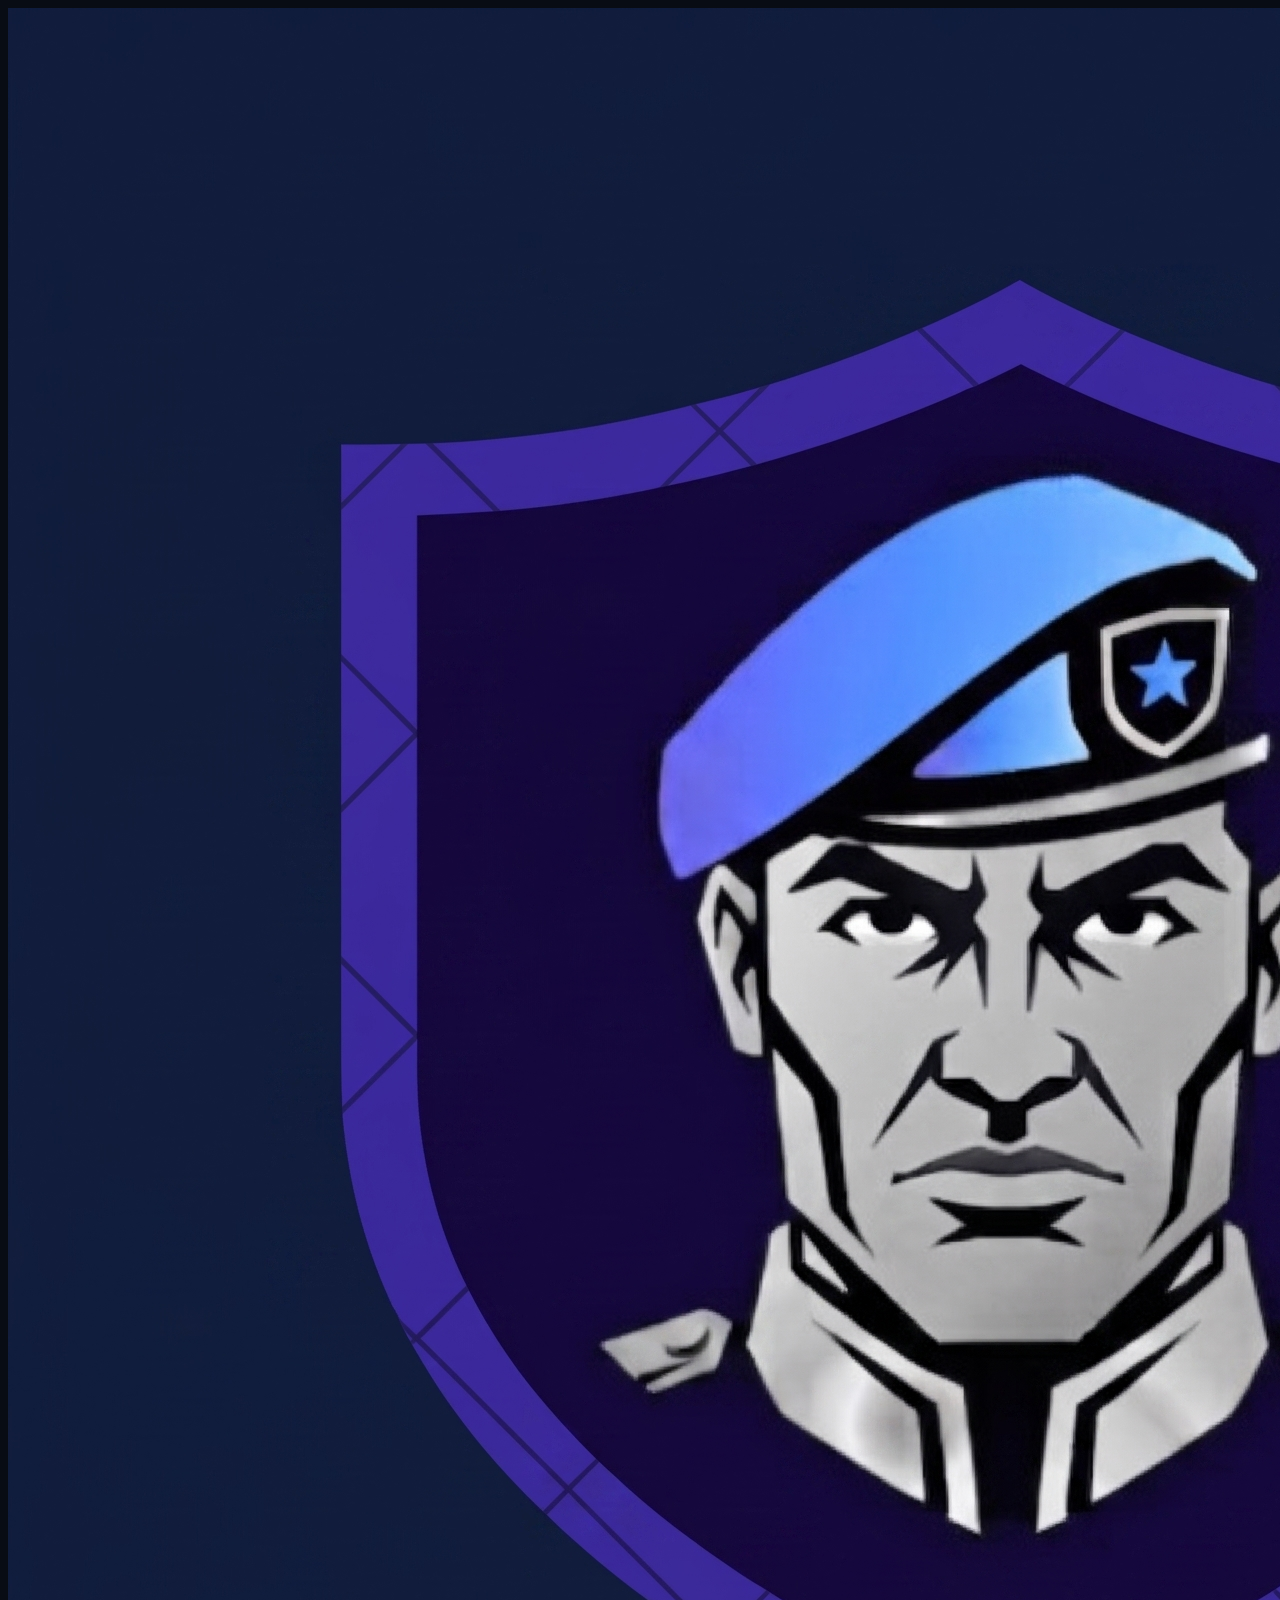
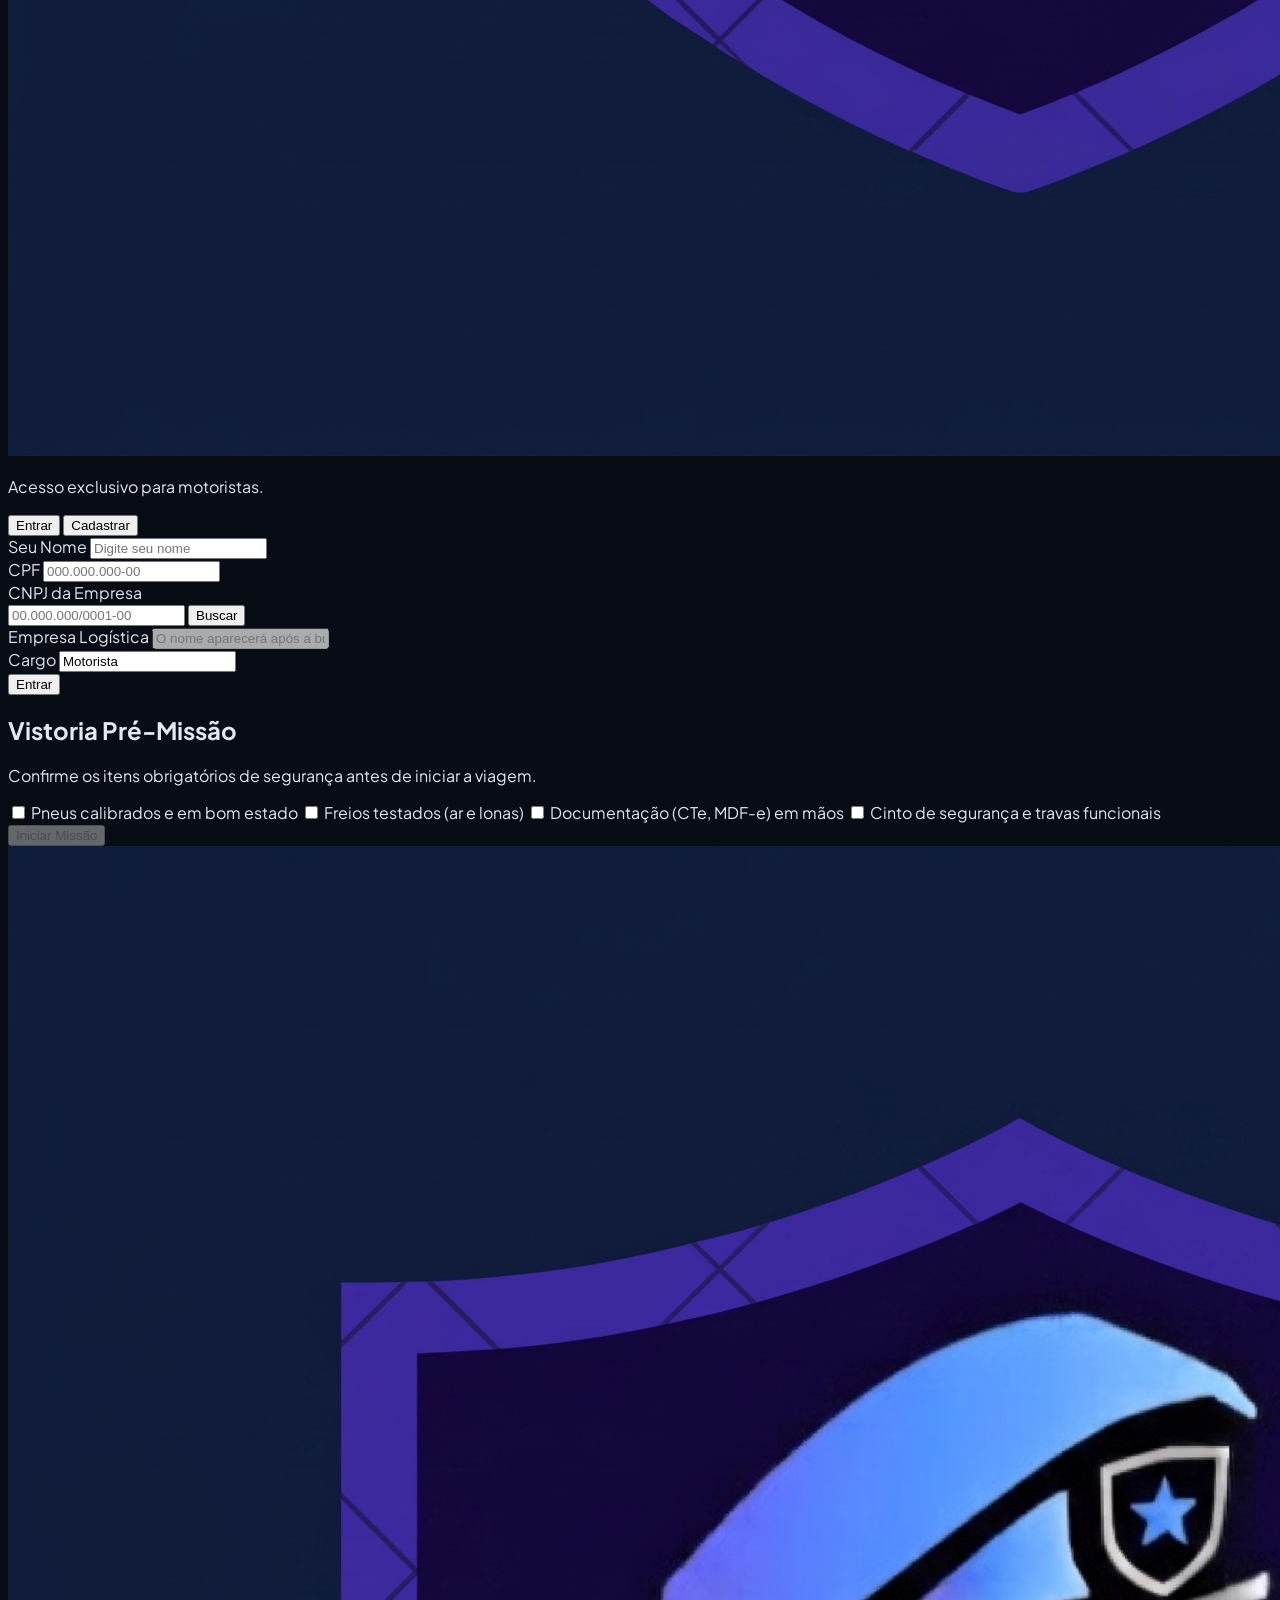
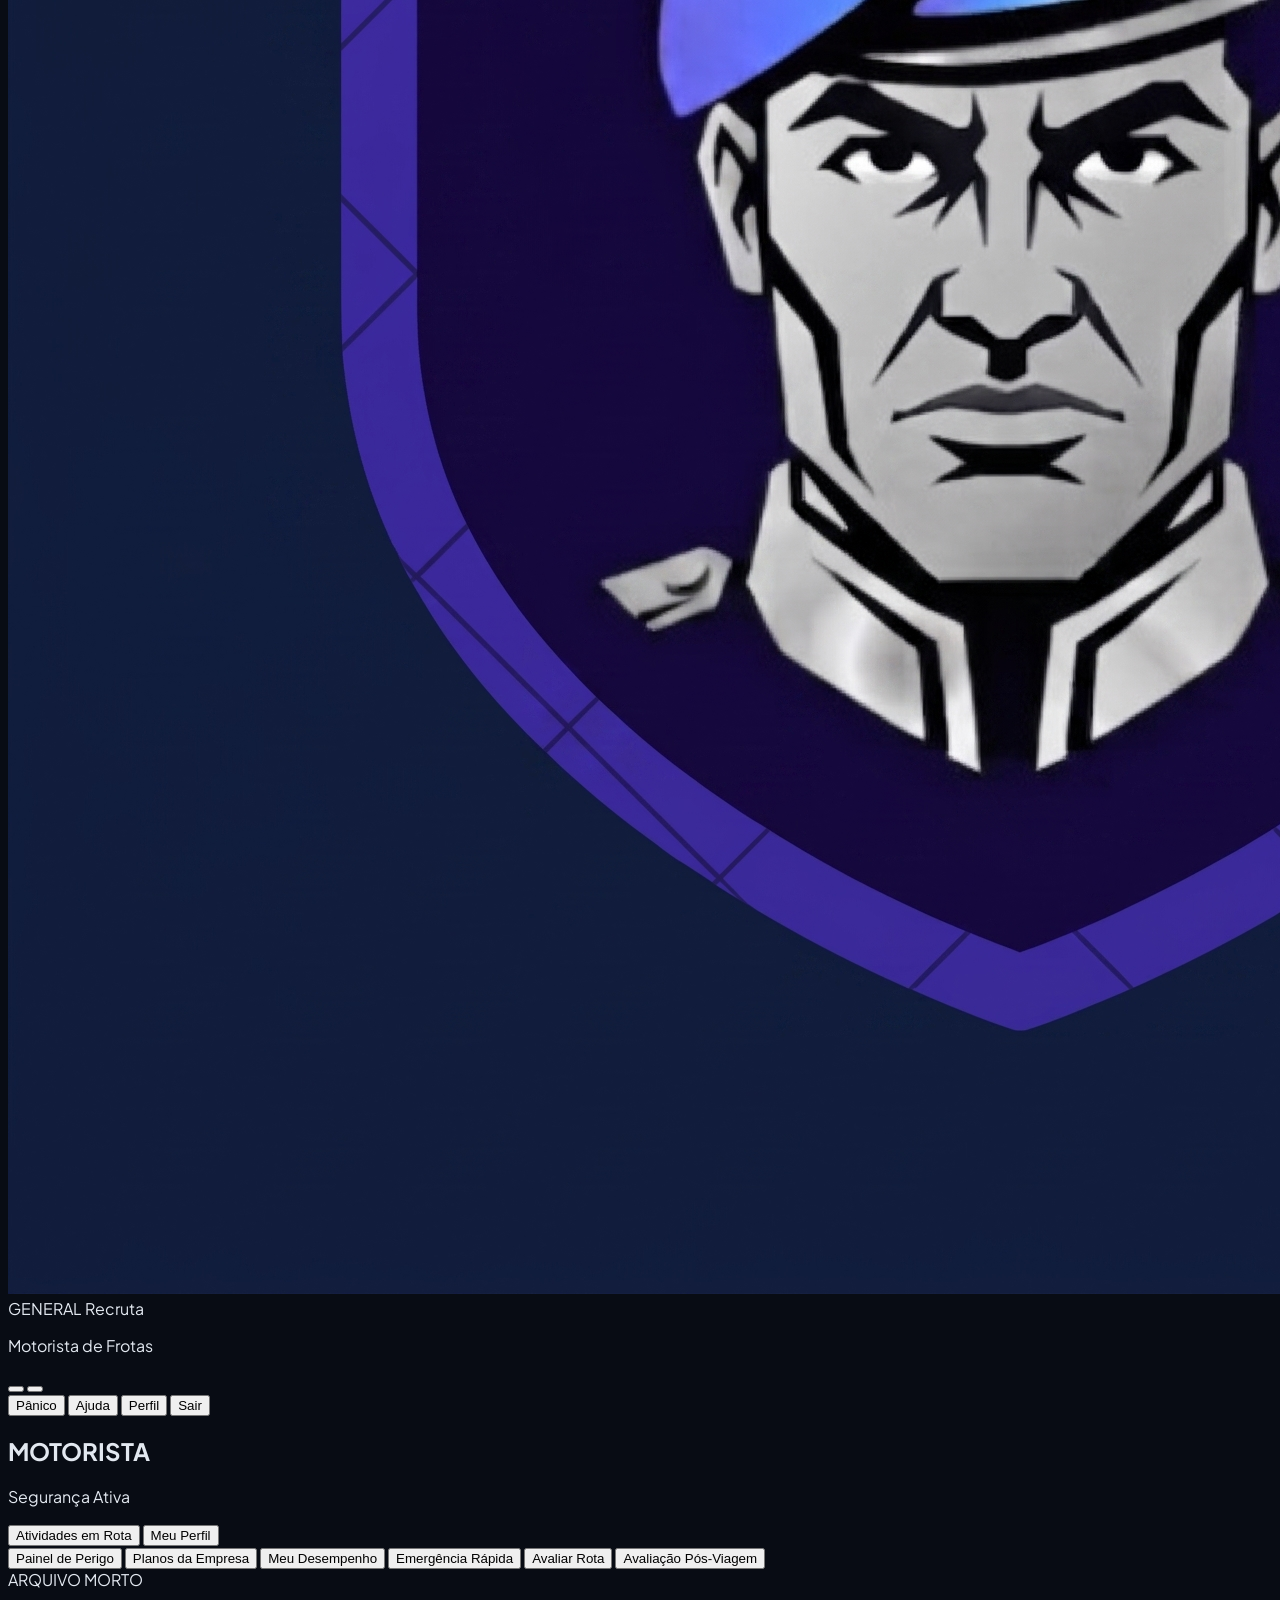
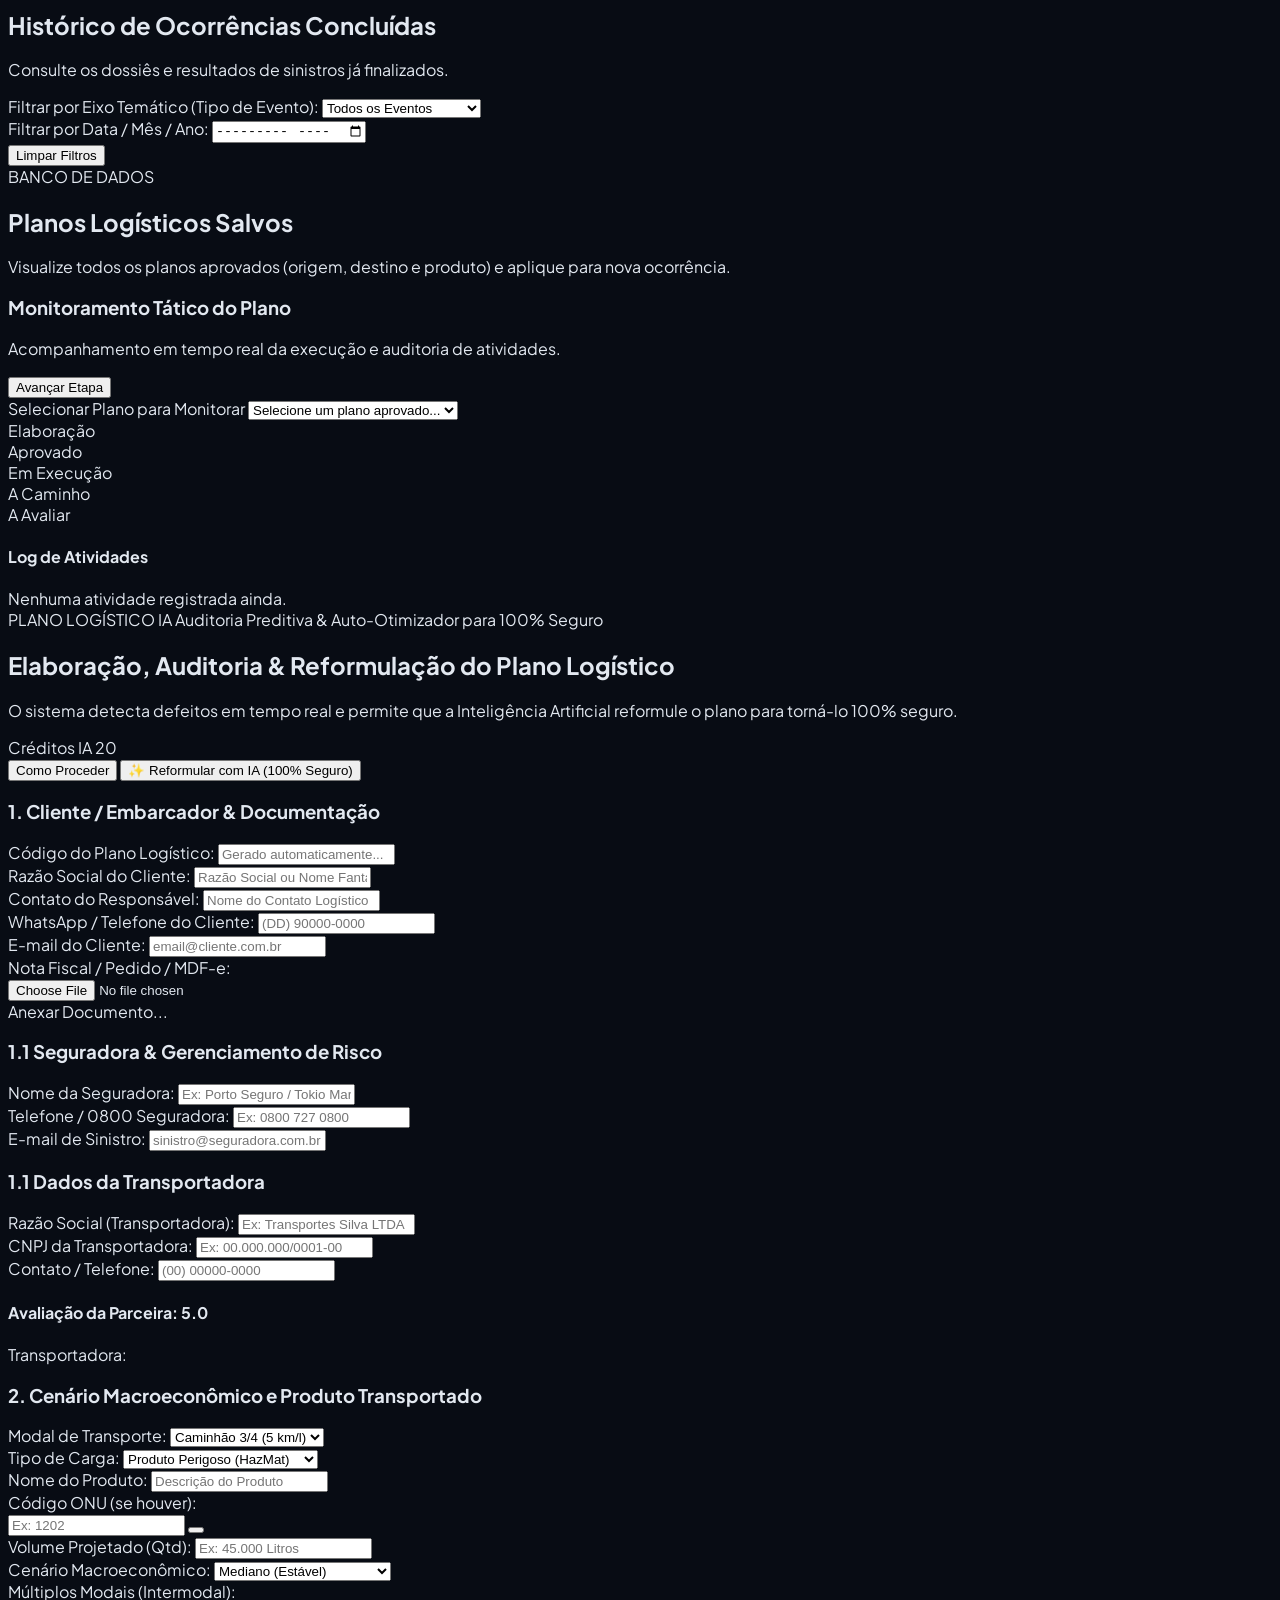
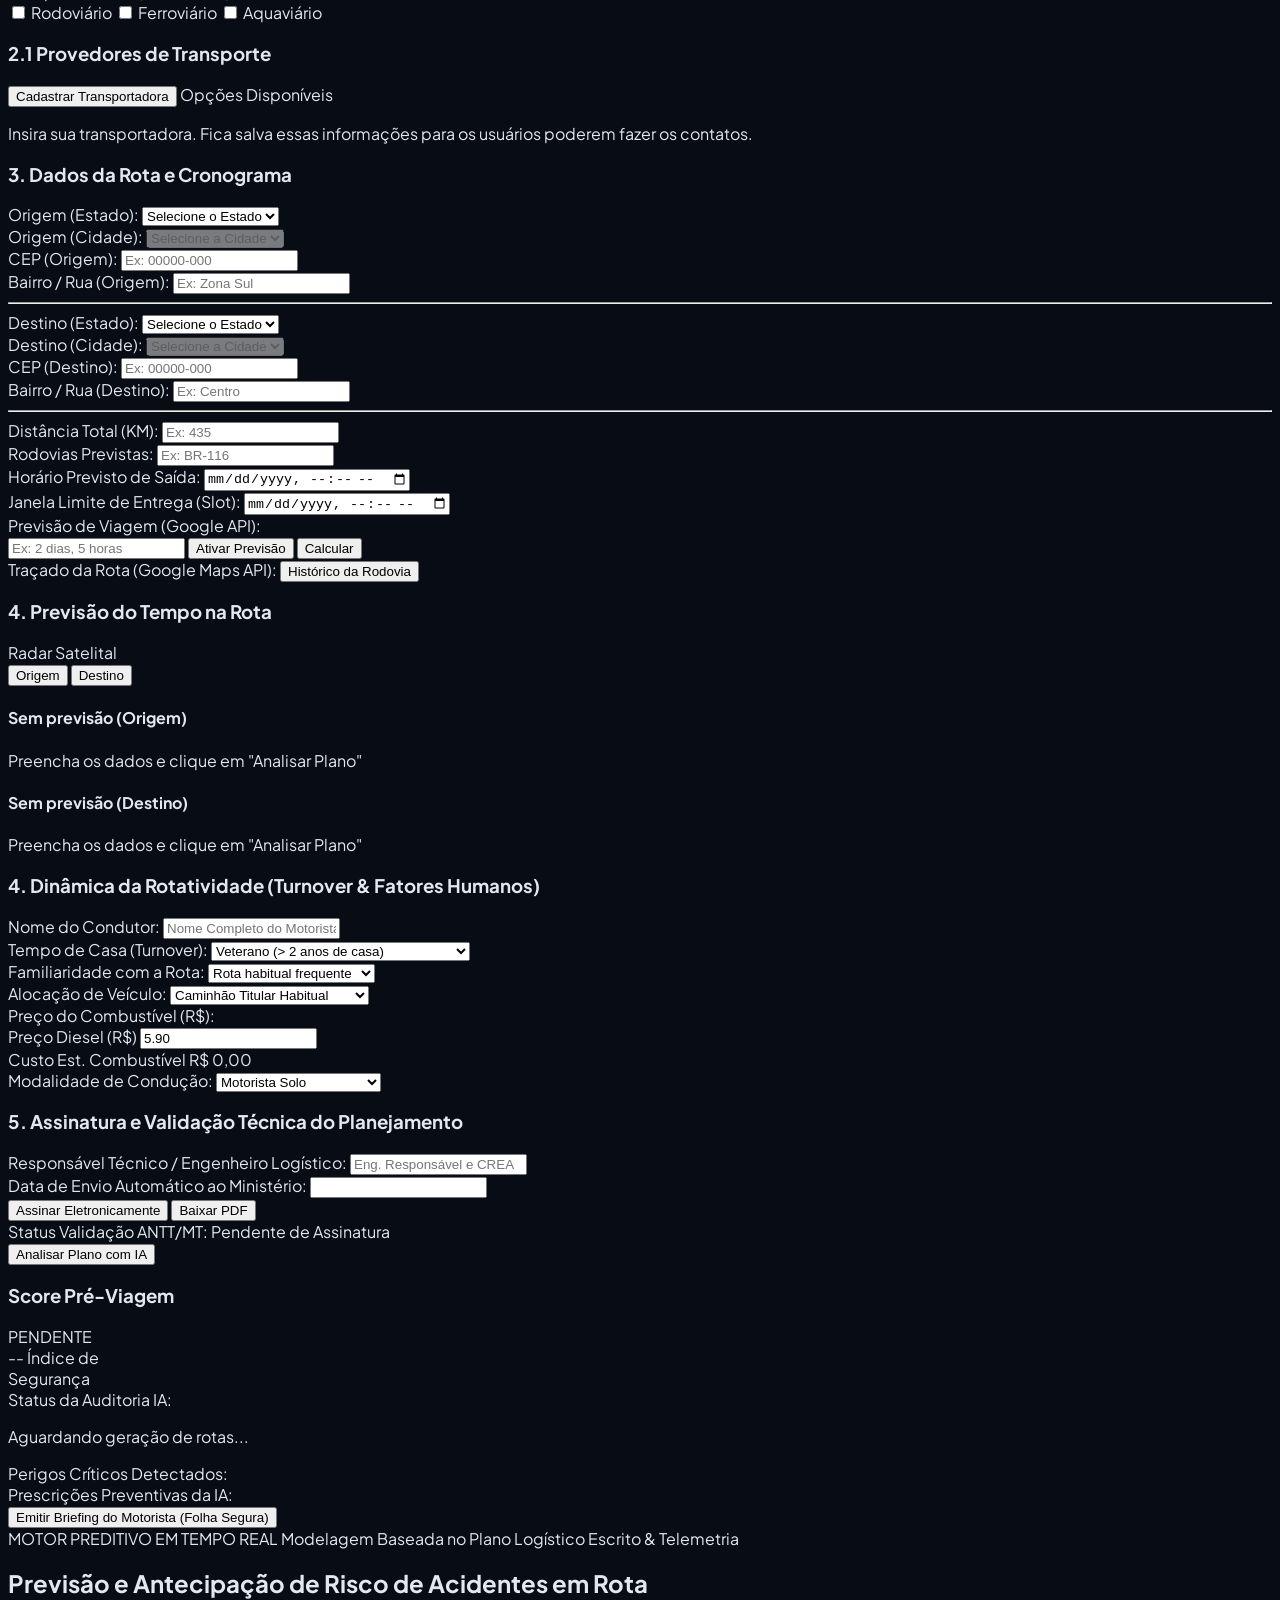
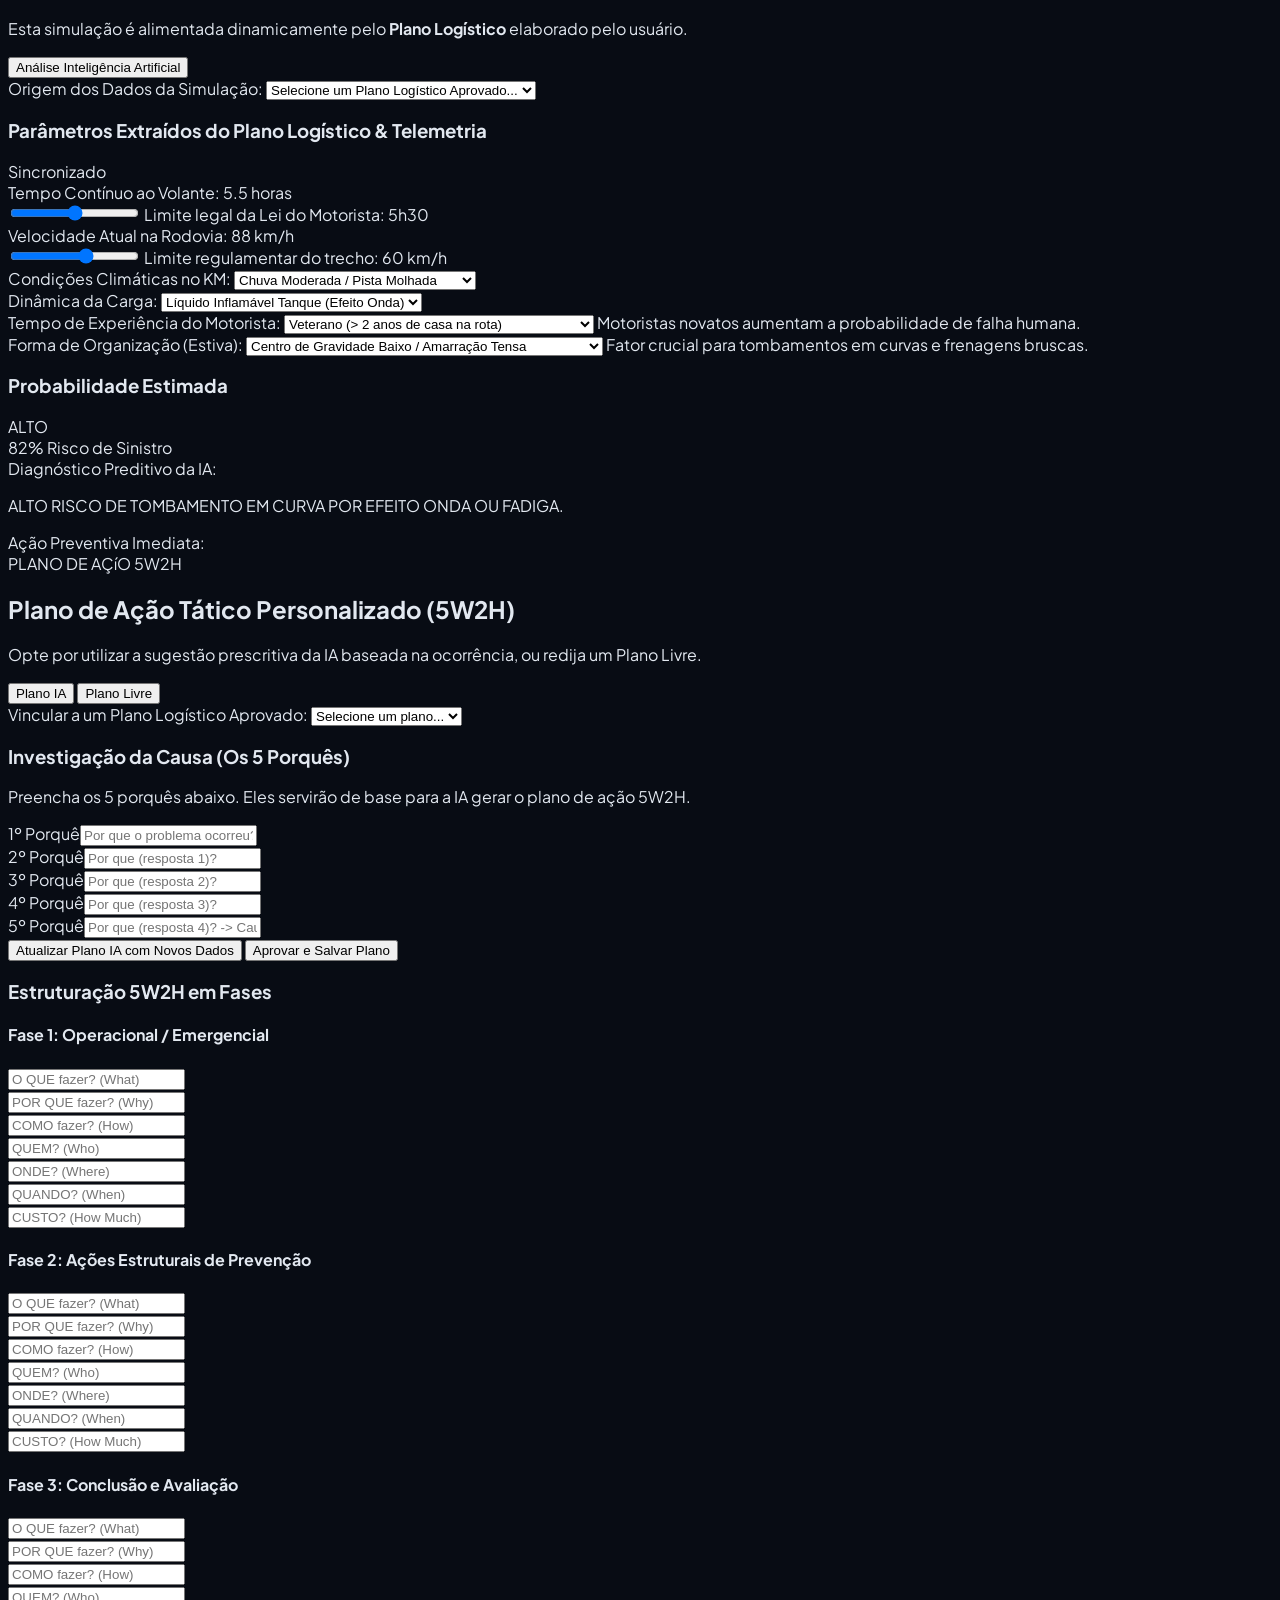
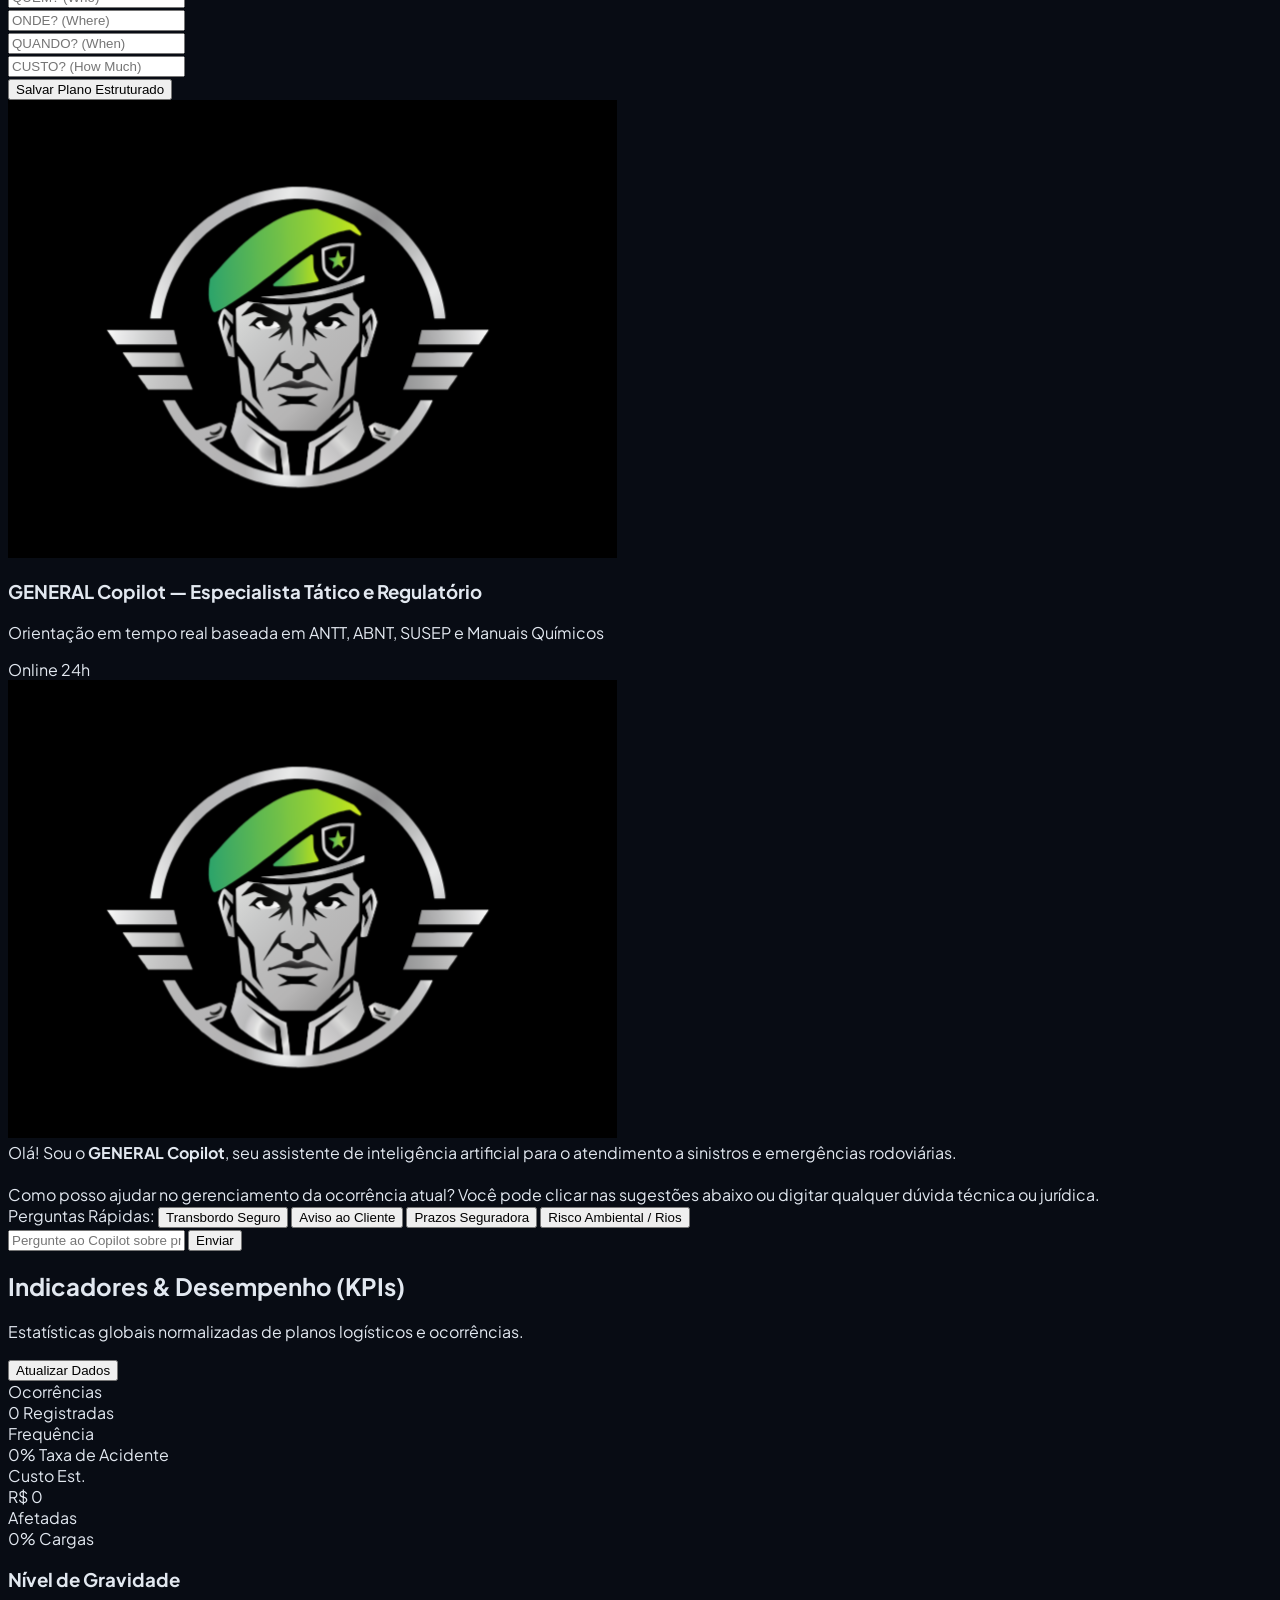
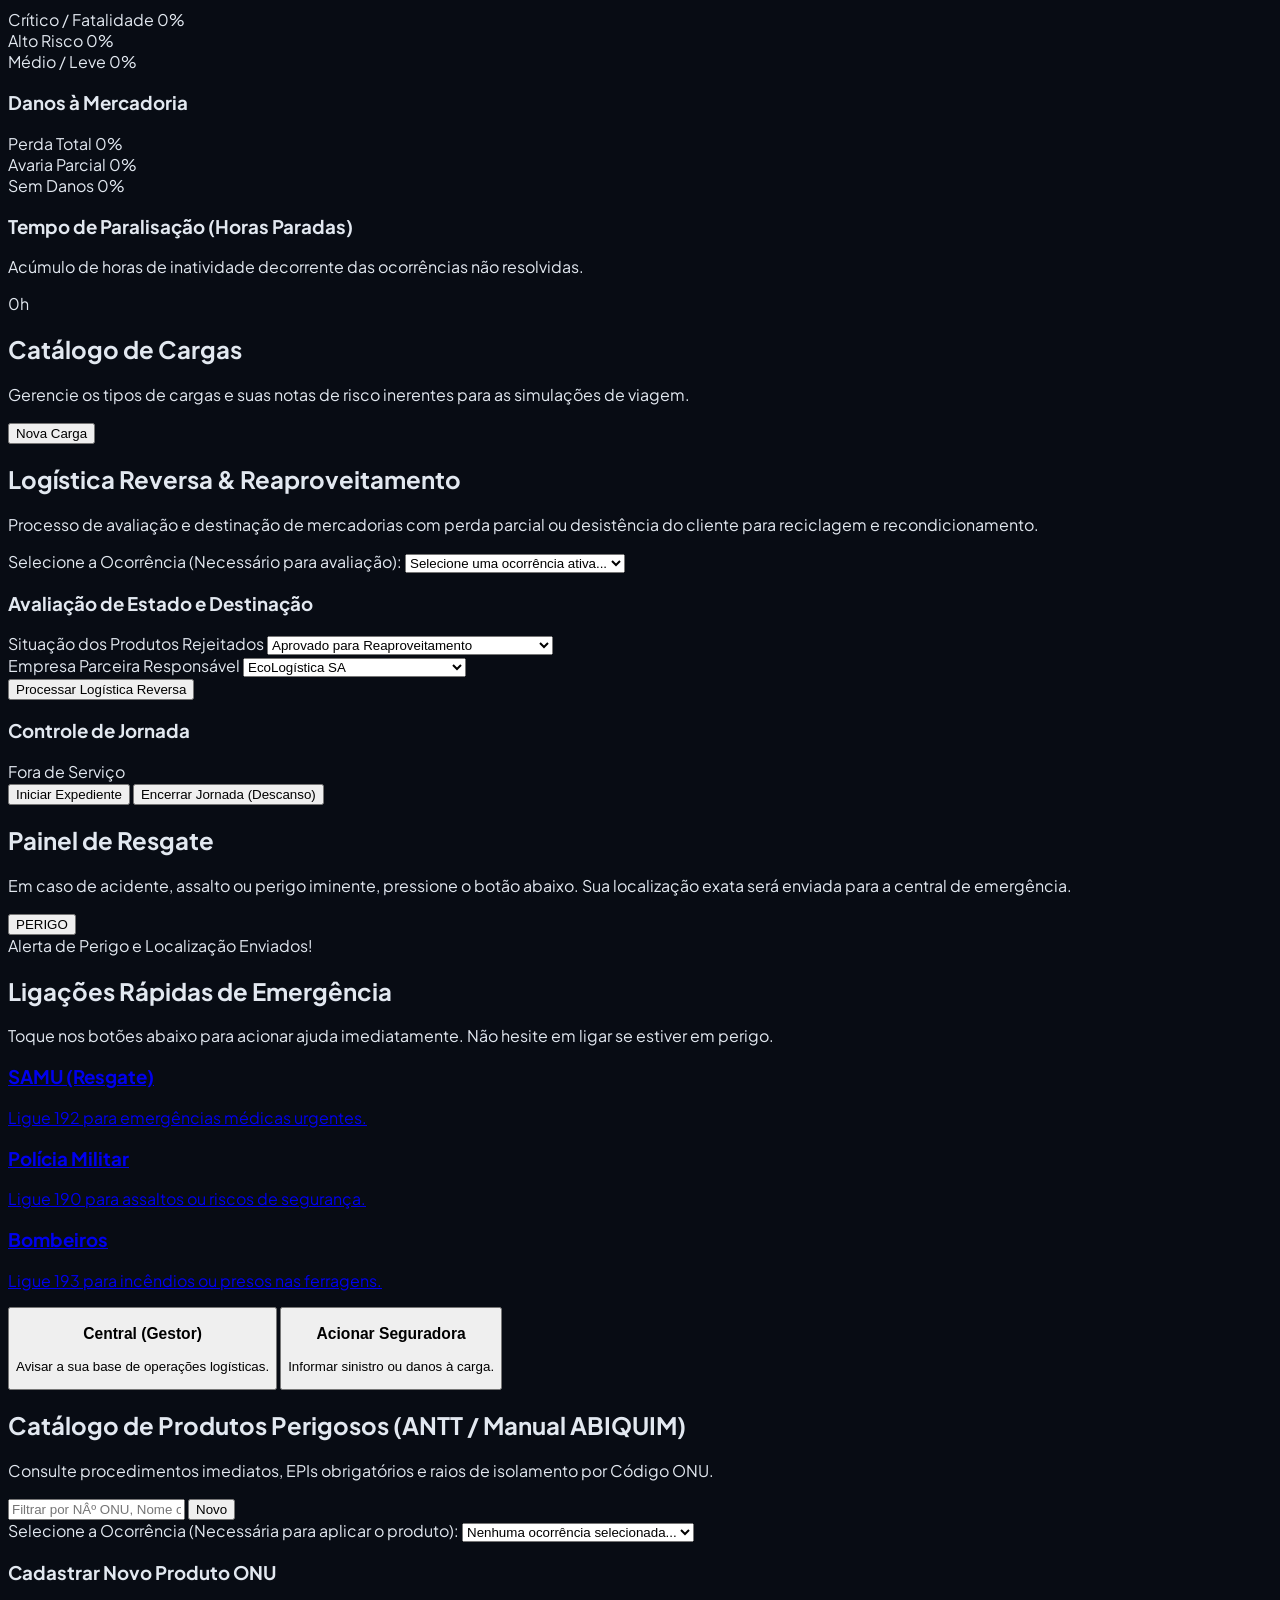
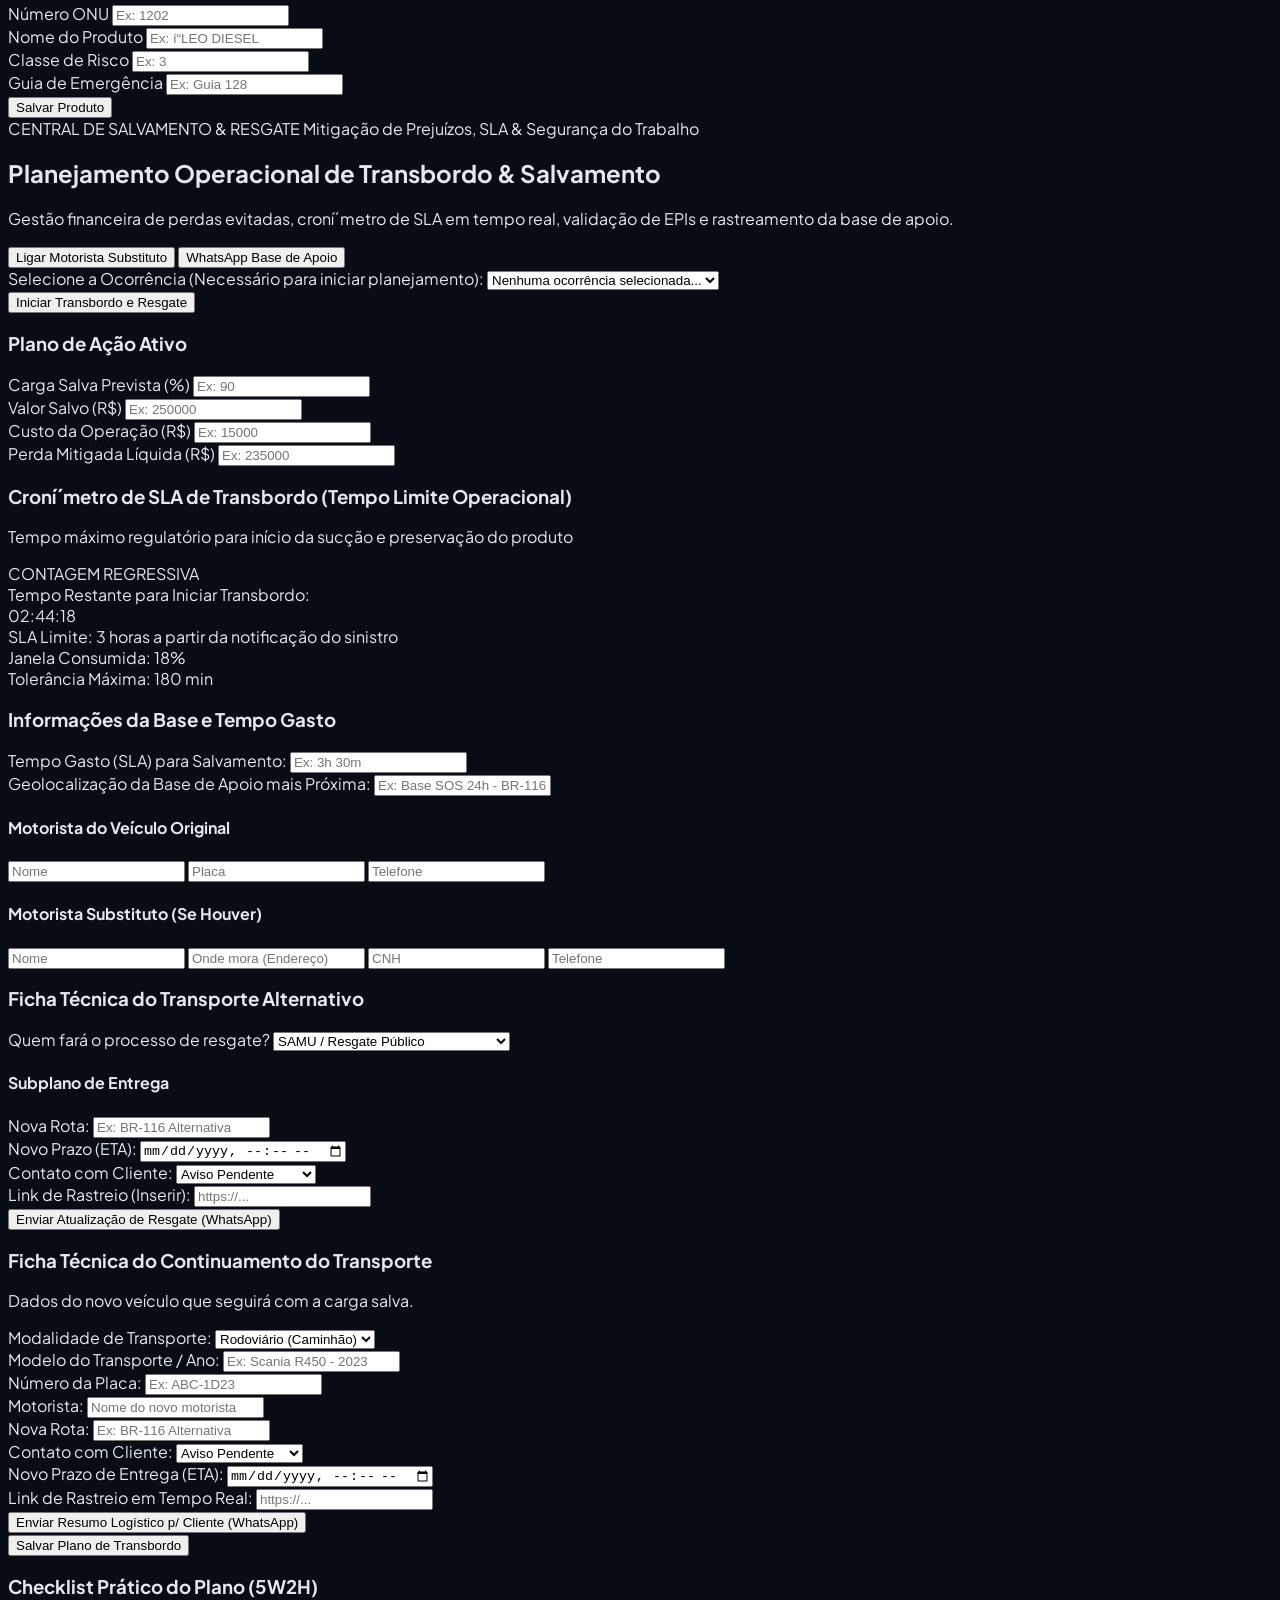
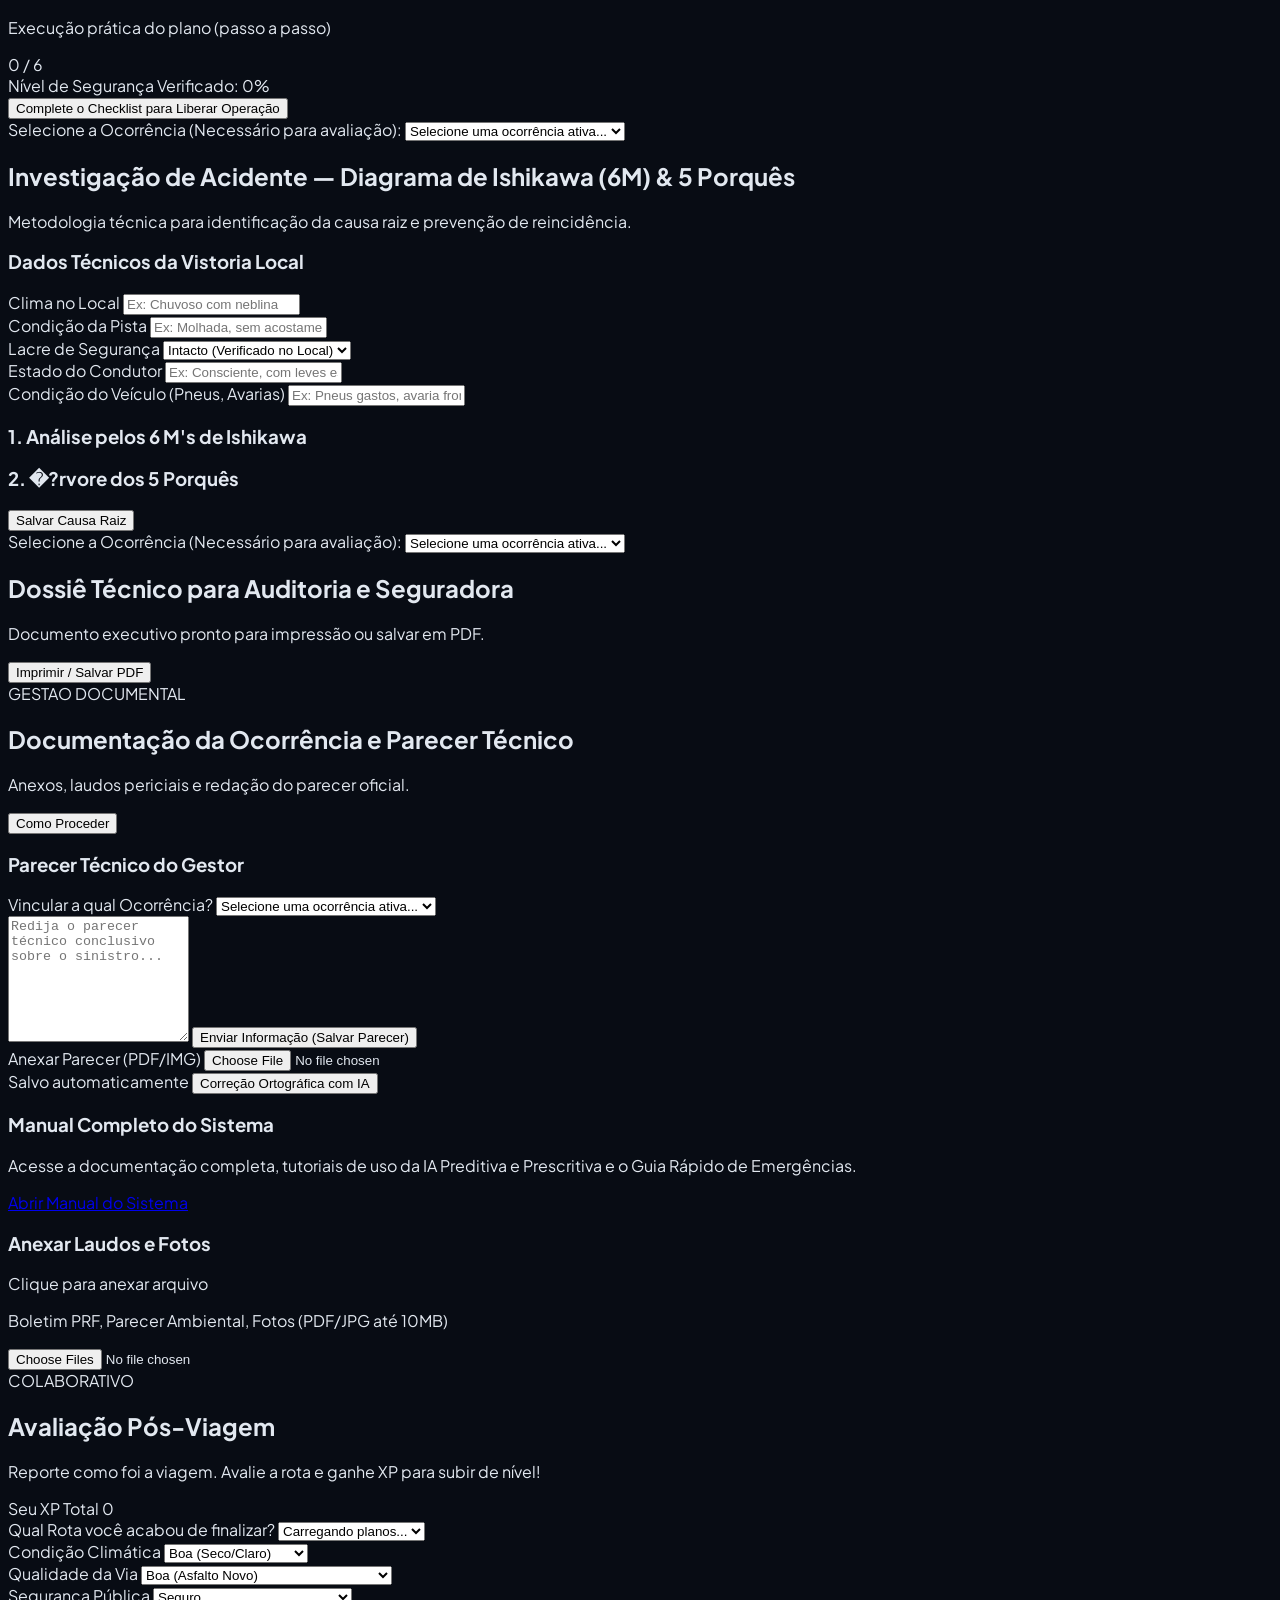
==== motorista.html @ 46d3976e "Corrige Tailwind Config para usar variáveis CSS e habilitar Temas" ====
<!DOCTYPE html>

<html lang="pt-BR" class="dark">

<head>

  <meta charset="UTF-8" />

  <meta name="viewport" content="width=device-width, initial-scale=1.0, maximum-scale=1.0, user-scalable=no, viewport-fit=cover" />

  <title>Motorista - GENERAL — Inteligência Artificial para Gestão, Previsão e Auditoria Logística</title>

  

  <!-- PWA & Favicon Meta Tags -->

  <link rel="icon" type="image/png" href="icons/logo.png" />

  <link rel="apple-touch-icon" sizes="180x180" href="icons/apple-touch-icon.png" />

  <meta name="theme-color" content="#080c14" />

  <meta name="apple-mobile-web-app-capable" content="yes" />

  <meta name="apple-mobile-web-app-status-bar-style" content="black-translucent" />

  <meta name="apple-mobile-web-app-title" content="GENERAL" />

  <meta name="mobile-web-app-capable" content="yes" />

  <meta name="description" content="GENERAL DESDE 2026 - Inteligência Artificial para Elaboração de Planos Logísticos, Previsão do Tempo e Auditoria Pré-Viagem." />



  <!-- Tailwind CSS CDN -->

  <script src="https://cdn.tailwindcss.com"></script>

  <script>

    tailwind.config = {

      darkMode: 'class',

      theme: {

        extend: {

          colors: {

            brand: { 50: '#eff6ff', 500: '#3b82f6', 600: '#2563eb', 700: '#1d4ed8', 900: '#1e3a8a', 950: '#0f172a' },
            slate: {
              50: 'var(--tw-slate-50, #f8fafc)',
              100: 'var(--tw-slate-100, #f1f5f9)',
              200: 'var(--tw-slate-200, #e2e8f0)',
              300: 'var(--tw-slate-300, #cbd5e1)',
              400: 'var(--tw-slate-400, #94a3b8)',
              500: 'var(--tw-slate-500, #64748b)',
              600: 'var(--tw-slate-600, #475569)',
              700: 'var(--tw-slate-700, #334155)',
              800: 'var(--tw-slate-800, #1e293b)',
              900: 'var(--tw-slate-900, #0f172a)',
              950: 'var(--tw-slate-950, #020617)'
            },
            blue: {
              50: 'var(--tw-blue-50, #eff6ff)',
              100: 'var(--tw-blue-100, #dbeafe)',
              200: 'var(--tw-blue-200, #bfdbfe)',
              300: 'var(--tw-blue-300, #93c5fd)',
              400: 'var(--tw-blue-400, #60a5fa)',
              500: 'var(--tw-blue-500, #3b82f6)',
              600: 'var(--tw-blue-600, #2563eb)',
              700: 'var(--tw-blue-700, #1d4ed8)',
              800: 'var(--tw-blue-800, #1e40af)',
              900: 'var(--tw-blue-900, #1e3a8a)',
              950: 'var(--tw-blue-950, #172554)'
            },
            rose: {
              300: 'var(--tw-rose-300, #fda4af)',
              400: 'var(--tw-rose-400, #fb7185)',
              500: 'var(--tw-rose-500, #f43f5e)',
              600: 'var(--tw-rose-600, #e11d48)',
              900: 'var(--tw-rose-900, #881337)',
              950: 'var(--tw-rose-950, #4c0519)'
            },
            emerald: {
              400: 'var(--tw-emerald-400, #34d399)',
              500: 'var(--tw-emerald-500, #10b981)',
              600: 'var(--tw-emerald-600, #059669)',
              900: 'var(--tw-emerald-900, #064e3b)',
              950: 'var(--tw-emerald-950, #022c22)'
            },
            amber: {
              400: 'var(--tw-amber-400, #fbbf24)',
              500: 'var(--tw-amber-500, #f59e0b)',
              900: 'var(--tw-amber-900, #78350f)'
            }

          }

        }

      }

    }

  </script>



  <!-- Lucide Icons -->

  <script src="https://unpkg.com/lucide@latest"></script>



  <!-- Leaflet CSS & JS for Interactive Map -->

  <link rel="stylesheet" href="https://unpkg.com/leaflet@1.9.4/dist/leaflet.css" />

  <script src="https://unpkg.com/leaflet@1.9.4/dist/leaflet.js"></script>



  <!-- App Custom Styles -->

  <link rel="stylesheet" href="css/styles.css" />

</head>

<body class="bg-slate-950 text-slate-100 min-h-screen flex flex-col antialiased selection:bg-blue-600 selection:text-white pb-safe">



  <!-- LOGIN OVERLAY -->

  <div id="login-overlay" class="fixed inset-0 z-[100] bg-slate-950 flex items-center justify-center p-4 transition-opacity duration-300">

    <div class="bg-slate-900 border border-slate-800 p-8 rounded-2xl shadow-2xl max-w-sm w-full space-y-6">

      <div class="flex flex-col items-center justify-center text-center">

        <div class="w-32 lg:w-40 xl:w-48 mx-auto transition-all hover:scale-105">

          <img src="icons/logo.png" alt="GENERAL" class="w-full h-auto drop-shadow-2xl rounded-2xl" />

        </div>

        <p class="text-xs text-slate-400 mt-1">Acesso exclusivo para motoristas.</p>

      </div>

      

      <div id="login-tabs" class="hidden" class="flex bg-slate-950 rounded-xl p-1 mb-6">

        <button id="tab-btn-login" onclick="App.toggleLoginMode('login')" class="flex-1 py-2 text-sm font-bold text-white bg-slate-800 rounded-lg transition-all">Entrar</button>

        <button id="tab-btn-cadastro" onclick="App.toggleLoginMode('cadastro')" class="flex-1 py-2 text-sm font-bold text-slate-500 hover:text-white transition-all">Cadastrar</button>

      </div>



      <div id="login-form" class="space-y-4">

        <div id="login-form-motorista" class="space-y-4 w-full">
          <div>
            <label class="block text-xs font-bold text-slate-300 mb-1">Seu Nome</label>
            <input type="text" id="motorista-name" class="w-full bg-slate-950 border border-slate-800 rounded-xl px-4 py-2.5 text-sm text-slate-200 font-mono focus:border-blue-500 outline-none transition-all" placeholder="Digite seu nome" />
          </div>

          <div class="mt-4">
            <label class="block text-xs font-bold text-slate-300 mb-1">CPF</label>
            <input type="text" id="motorista-cpf" class="w-full bg-slate-950 border border-slate-800 rounded-xl px-4 py-2.5 text-sm text-slate-200 font-mono focus:border-blue-500 outline-none transition-all" placeholder="000.000.000-00" oninput="let v = this.value.replace(/\D/g, ''); v = v.replace(/(\d{3})(\d)/, '$1.$2'); v = v.replace(/(\d{3})(\d)/, '$1.$2'); v = v.replace(/(\d{3})(\d{1,2})$/, '$1-$2'); this.value = v;" />
          </div>

          <div class="mt-4">
            <label class="block text-xs font-bold text-slate-300 mb-1">CNPJ da Empresa</label>
            <div class="relative">
              <input type="text" id="motorista-cnpj" class="w-full bg-slate-950 border border-slate-800 rounded-xl px-4 py-2.5 text-sm text-slate-200 font-mono focus:border-blue-500 outline-none transition-all pr-16" placeholder="00.000.000/0001-00" oninput="this.value = this.value.replace(/[^0-9]/g, '').replace(/^(\d{2})(\d{3})(\d{3})(\d{4})(\d{2}).*/, '$1.$2.$3/$4-$5');" onblur="if(window.App) App.fetchCompanyByCnpj(this.value)" />
              <button type="button" onclick="if(window.App) App.fetchCompanyByCnpj(document.getElementById('motorista-cnpj').value)" class="absolute right-2 top-1/2 -translate-y-1/2 text-blue-400 text-xs font-bold hover:text-blue-300 transition-all p-1">Buscar</button>
            </div>
          </div>

          <div class="mt-4">
            <label class="block text-xs font-bold text-slate-300 mb-1">Empresa Logística</label>
            <input type="text" id="motorista-company" disabled class="w-full bg-slate-900 border border-slate-800 rounded-xl px-4 py-2.5 text-sm text-slate-400 font-mono outline-none cursor-not-allowed" placeholder="O nome aparecerá após a busca" />
          </div>

          <div class="mt-4">
            <label class="block text-xs font-bold text-slate-300 mb-1">Cargo</label>

            <input type="text" id="motorista-cargo" class="w-full bg-slate-950 border border-slate-800 rounded-xl px-4 py-2.5 text-sm text-slate-200 font-mono focus:border-blue-500 outline-none transition-all" placeholder="Seu cargo (ex: Motorista)" value="Motorista" />

          </div>

          

          <button type="button" id="btn-action-login-motorista" onclick="App.login()" class="w-full bg-blue-600 hover:bg-blue-500 text-white font-bold py-2.5 rounded-xl shadow-lg shadow-blue-500/30 transition-all flex items-center justify-center gap-2 mt-6">

            <span>Entrar</span>

            <i data-lucide="arrow-right" class="w-4 h-4"></i>

          </button>

        </div>

        </div>

    </div>

  </div>



  <!-- CHECKLIST PRÉ-MISSÃO OVERLAY -->

  <div id="checklist-overlay" class="hidden fixed inset-0 z-[100] bg-slate-950/95 backdrop-blur-sm flex items-center justify-center p-4 transition-opacity duration-300">

    <div class="bg-slate-900 border border-slate-800 p-6 sm:p-8 rounded-2xl shadow-2xl max-w-md w-full space-y-6">

      <div class="flex flex-col items-center justify-center text-center mb-6">

        <div class="w-16 h-16 rounded-full bg-orange-600/20 text-orange-500 flex items-center justify-center mb-3 border border-orange-500/50">

          <i data-lucide="clipboard-check" class="w-8 h-8"></i>

        </div>

        <h2 class="text-xl font-black text-white tracking-wide uppercase">Vistoria Pré-Missão</h2>

        <p class="text-xs text-slate-400 mt-1">Confirme os itens obrigatórios de segurança antes de iniciar a viagem.</p>

      </div>



      <div class="space-y-3" id="checklist-items-container">

        <!-- Item 1 -->

        <label class="flex items-center gap-3 p-3 rounded-xl border border-slate-700 bg-slate-800/50 cursor-pointer hover:bg-slate-700 transition-all">

          <input type="checkbox" onchange="App.validatePreMissionChecklist()" class="pre-mission-check w-5 h-5 rounded bg-slate-900 border-slate-600 text-blue-600 focus:ring-blue-500 focus:ring-offset-slate-900" />

          <span class="text-sm font-bold text-slate-200">Pneus calibrados e em bom estado</span>

        </label>

        <!-- Item 2 -->

        <label class="flex items-center gap-3 p-3 rounded-xl border border-slate-700 bg-slate-800/50 cursor-pointer hover:bg-slate-700 transition-all">

          <input type="checkbox" onchange="App.validatePreMissionChecklist()" class="pre-mission-check w-5 h-5 rounded bg-slate-900 border-slate-600 text-blue-600 focus:ring-blue-500 focus:ring-offset-slate-900" />

          <span class="text-sm font-bold text-slate-200">Freios testados (ar e lonas)</span>

        </label>

        <!-- Item 3 -->

        <label class="flex items-center gap-3 p-3 rounded-xl border border-slate-700 bg-slate-800/50 cursor-pointer hover:bg-slate-700 transition-all">

          <input type="checkbox" onchange="App.validatePreMissionChecklist()" class="pre-mission-check w-5 h-5 rounded bg-slate-900 border-slate-600 text-blue-600 focus:ring-blue-500 focus:ring-offset-slate-900" />

          <span class="text-sm font-bold text-slate-200">Documentação (CTe, MDF-e) em mãos</span>

        </label>

        <!-- Item 4 -->

        <label class="flex items-center gap-3 p-3 rounded-xl border border-slate-700 bg-slate-800/50 cursor-pointer hover:bg-slate-700 transition-all">

          <input type="checkbox" onchange="App.validatePreMissionChecklist()" class="pre-mission-check w-5 h-5 rounded bg-slate-900 border-slate-600 text-blue-600 focus:ring-blue-500 focus:ring-offset-slate-900" />

          <span class="text-sm font-bold text-slate-200">Cinto de segurança e travas funcionais</span>

        </label>

      </div>



      <button type="button" id="btn-action-checklist" onclick="App.submitPreMissionChecklist()" class="w-full bg-slate-800 text-slate-500 font-bold py-3 rounded-xl transition-all flex items-center justify-center gap-2 mt-6 cursor-not-allowed" disabled>

        <i data-lucide="shield-check" class="w-5 h-5"></i>

        <span>Iniciar Missão</span>

      </button>

    </div>

  </div>



  <!-- TOP HEADER / COMMAND BAR -->

    <header class="no-print sticky top-0 z-40 bg-slate-900/90 backdrop-blur-md border-b border-slate-800 px-3 lg:px-6 py-2.5 flex flex-col md:flex-row items-stretch md:items-center justify-between gap-3 pt-safe">

      <!-- Top Row on Mobile: Logo -->

      <div class="flex items-center justify-between w-full md:w-auto gap-2">

        <div class="flex items-center gap-2">

          

  

          <div class="flex items-center gap-2 cursor-pointer" onclick="App.switchTab('dashboard')">

            <div class="w-8 h-8 sm:w-9 sm:h-9 rounded-xl overflow-hidden shadow-md shadow-blue-900/20 border border-slate-800/80 flex-shrink-0">

              <img src="icons/logo.png" alt="GENERAL Emblem" class="w-full h-full object-cover" />

            </div>

            <div class="flex flex-col">

              <div class="flex items-center gap-1.5">

                <span class="font-extrabold text-white text-sm lg:text-base tracking-wider">GENERAL</span>

                <span id="motorista-rank-badge" class="hidden sm:flex items-center gap-1 bg-amber-500/20 text-amber-400 border border-amber-500/30 px-1.5 py-0.5 rounded text-[10px] font-black uppercase tracking-wider ml-1">

                  <i data-lucide="award" class="w-3 h-3"></i>

                  <span id="motorista-rank-text">Recruta</span>

                </span>

              </div>

              <p class="text-[9px] lg:text-[10px] text-slate-400 font-medium whitespace-nowrap hidden sm:block">Motorista de Frotas</p>

            </div>

          </div>

        </div>

        

        <!-- Mobile only top buttons (Help & Panic) -->

        <div class="flex items-center gap-2 md:hidden">

          <button onclick="App.triggerPanic()" class="bg-rose-600 hover:bg-rose-500 text-white transition-all p-2 rounded-full shadow-lg shadow-rose-900/30 animate-pulse-fast" title="PÂNICO">

            <i data-lucide="siren" class="w-5 h-5"></i>

          </button>

          <button onclick="document.getElementById('help-modal').classList.remove('hidden')" class="text-slate-400 hover:text-white transition-all p-2 bg-slate-800 rounded-full" title="Ajuda">

            <i data-lucide="help-circle" class="w-5 h-5"></i>

          </button>

        </div>

      </div>

  

      <!-- Actions: Perfil, Sair, Ajuda -->

      <div class="flex items-center gap-2 overflow-x-auto no-scrollbar w-full md:w-auto pb-1 md:pb-0 justify-end hidden md:flex">

        

        <button onclick="App.triggerPanic()" class="flex-shrink-0 flex items-center gap-2 bg-rose-600 hover:bg-rose-500 text-white px-4 py-2 rounded-xl text-xs font-black tracking-widest transition-all shadow-lg shadow-rose-900/40 touch-active uppercase">

          <i data-lucide="siren" class="w-4 h-4 animate-pulse"></i>

          <span class="hidden sm:inline">Pânico</span>

        </button>



        <button onclick="document.getElementById('help-modal').classList.remove('hidden')" class="flex-shrink-0 flex items-center gap-2 bg-slate-800 hover:bg-slate-700 text-slate-300 px-3 py-2 rounded-xl text-xs font-bold transition-all touch-active">

          <i data-lucide="help-circle" class="w-4 h-4"></i>

          <span class="hidden sm:inline">Ajuda</span>

        </button>



        <button onclick="App.openProfileModal()" class="flex-shrink-0 flex items-center gap-2 bg-slate-800 hover:bg-slate-700 text-slate-300 px-3 py-2 rounded-xl text-xs font-bold transition-all touch-active">

          <i data-lucide="user" class="w-4 h-4 text-blue-400"></i>

          <span class="hidden sm:inline">Perfil</span>

        </button>



        <button onclick="App.logout()" class="flex-shrink-0 flex items-center gap-2 bg-rose-500/10 hover:bg-rose-500/20 border border-rose-500/30 text-rose-400 px-3 py-2 rounded-xl text-xs font-bold transition-all touch-active">

          <i data-lucide="log-out" class="w-4 h-4"></i>

          <span class="hidden sm:inline">Sair</span>

        </button>

      </div>

  </header>



  <!-- MAIN APP CONTAINER -->

  <div class="flex-1 flex overflow-hidden">

    

    <!-- SIDEBAR NAVIGATION -->

        <aside class="no-print hidden md:flex flex-col w-64 bg-slate-900/60 border-r border-slate-800/80 p-4 space-y-6 flex-shrink-0">

      

      <!-- Logo -->

      <div class="flex items-center justify-between mt-2 mb-4">

        <div class="flex items-center gap-2">

          <div class="w-8 h-8 rounded-xl bg-rose-600 flex items-center justify-center text-white font-bold">

            <i data-lucide="shield-alert" class="w-5 h-5"></i>

          </div>

          <div>

            <h1 class="text-sm font-black text-white leading-none tracking-wider">MOTORISTA</h1>

            <p class="text-[9px] text-slate-400 font-bold tracking-widest uppercase">Segurança Ativa</p>

          </div>

        </div>

      </div>



      <!-- Menu Simplificado do Motorista -->

          <button data-tab="activities" onclick="App.switchTab('activities')" class="nav-button w-full flex items-center gap-3 px-3 py-3 rounded-xl text-xs font-bold text-slate-400 hover:bg-slate-800 hover:text-slate-200 transition-all">
            <i data-lucide="navigation" class="w-4 h-4 text-blue-400"></i>
            Atividades em Rota
          </button>




          <button data-tab="profile" onclick="App.switchTab('profile')" class="nav-button w-full flex items-center gap-3 px-3 py-3 rounded-xl text-xs font-bold text-slate-400 hover:bg-slate-800 hover:text-slate-200 transition-all">

            <i data-lucide="user-check" class="w-4 h-4 text-indigo-400"></i>

            Meu Perfil

          </button>



      <div>

        <nav class="space-y-2">

          <button data-tab="dashboard" onclick="App.switchTab('dashboard')" class="nav-button w-full flex items-center gap-3 px-3 py-3 rounded-xl text-xs font-bold transition-all bg-rose-600 text-white shadow-md shadow-rose-600/20">

            <i data-lucide="siren" class="w-4 h-4"></i>

            Painel de Perigo

          </button>

          

          <button data-tab="saved-plans" onclick="App.switchTab('saved-plans')" class="nav-button w-full flex items-center gap-3 px-3 py-3 rounded-xl text-xs font-bold text-slate-400 hover:bg-slate-800 hover:text-slate-200 transition-all">

            <i data-lucide="clipboard-list" class="w-4 h-4 text-emerald-400"></i>

            Planos da Empresa

          </button>

          

          <button data-tab="indicators" onclick="App.switchTab('indicators')" class="nav-button w-full flex items-center gap-3 px-3 py-3 rounded-xl text-xs font-bold text-slate-400 hover:bg-slate-800 hover:text-slate-200 transition-all">

            <i data-lucide="user-check" class="w-4 h-4 text-indigo-400"></i>

            Meu Desempenho

          </button>

          

          <button data-tab="wizard" onclick="App.switchTab('wizard')" class="nav-button w-full flex items-center gap-3 px-3 py-3 rounded-xl text-xs font-bold text-slate-400 hover:bg-slate-800 hover:text-slate-200 transition-all">

            <i data-lucide="phone-call" class="w-4 h-4 text-rose-400"></i>

            Emergência Rápida

          </button>



          <button data-tab="history" onclick="App.switchTab('history')" class="nav-button w-full flex items-center gap-3 px-3 py-3 rounded-xl text-xs font-bold text-slate-400 hover:bg-slate-800 hover:text-slate-200 transition-all">

            <i data-lucide="star" class="w-4 h-4 text-amber-400"></i>

            Avaliar Rota

          </button>

          

          <button data-tab="feedback" onclick="App.switchTab('feedback')" class="nav-button w-full flex items-center gap-3 px-3 py-3 rounded-xl text-xs font-bold text-slate-400 hover:bg-slate-800 hover:text-slate-200 transition-all">

            <i data-lucide="message-square" class="w-4 h-4 text-amber-400"></i>

            Avaliação Pós-Viagem

          </button>

        </nav>

      </div>



    </aside>



    <!-- CONTENT AREA -->

    <main class="flex-1 overflow-y-auto p-4 lg:p-6 space-y-6 pb-24 lg:pb-6">



      <!-- ============================================== -->

      <!-- VIEW: HISTÓRICO GERAL (CONCLU�?DAS) -->

      <!-- ============================================== -->

      <div id="view-history" class="tab-view hidden space-y-6">

        <div class="bg-gradient-to-r from-slate-900 via-slate-950 to-slate-900 border border-slate-800 p-6 rounded-2xl flex flex-col md:flex-row items-start md:items-center justify-between gap-4">

          <div>

            <div class="flex items-center gap-2 mb-1">

              <span class="text-xs font-bold bg-slate-800 text-slate-300 px-2.5 py-0.5 rounded-full">ARQUIVO MORTO</span>

            </div>

            <h2 class="text-xl font-black text-white">Histórico de Ocorrências Concluídas</h2>

            <p class="text-xs text-slate-400 mt-1">Consulte os dossiês e resultados de sinistros já finalizados.</p>

          </div>

        </div>



        <!-- History Filters -->

        <div class="bg-slate-900/40 border border-slate-800 p-4 rounded-xl flex flex-col sm:flex-row gap-4 mb-4">

          <div class="flex-1">

            <label class="block text-xs font-semibold text-slate-400 mb-1">Filtrar por Eixo Temático (Tipo de Evento):</label>

            <select id="history-filter-type" class="w-full bg-slate-950 border border-slate-800 rounded-lg p-2 text-xs text-white" onchange="App.renderHistoryTab()">

              <option value="">Todos os Eventos</option>

              <option value="Tombamento">Tombamento</option>

              <option value="Colisão Traseira">Colisão Traseira</option>

              <option value="Avaria Térmica / Carga">Avaria Térmica / Carga</option>

              <option value="Vazamento Químico">Vazamento Químico</option>

              <option value="Saída de Pista">Saída de Pista</option>

                <option value="Outros">Outros</option>

            </select>

          </div>

          <div class="flex-1">

            <label class="block text-xs font-semibold text-slate-400 mb-1">Filtrar por Data / Mês / Ano:</label>

            <input type="month" id="history-filter-date" class="w-full bg-slate-950 border border-slate-800 rounded-lg p-2 text-xs text-white" onchange="App.renderHistoryTab()" />

          </div>

          <div class="flex items-end">

            <button onclick="document.getElementById('history-filter-type').value=''; document.getElementById('history-filter-date').value=''; App.renderHistoryTab();" class="w-full sm:w-auto bg-slate-800 hover:bg-slate-700 text-slate-300 font-bold py-2 px-4 rounded-lg text-xs transition-all">

              Limpar Filtros

            </button>

          </div>

        </div>



        <div id="history-cards-container" class="grid grid-cols-1 md:grid-cols-2 xl:grid-cols-3 gap-6">

          <!-- JS Populated -->

        </div>

      </div>



      <!-- ============================================== -->

      <!-- VIEW: PLANOS SALVOS -->

      <!-- ============================================== -->

      <div id="view-saved-plans" class="tab-view hidden space-y-6">

        <div class="bg-gradient-to-r from-emerald-950 via-slate-900 to-emerald-950 border border-emerald-800/40 p-6 rounded-2xl flex flex-col md:flex-row items-start md:items-center justify-between gap-4">

          <div>

            <div class="flex items-center gap-2 mb-1">

              <span class="text-xs font-bold bg-emerald-500/20 text-emerald-400 border border-emerald-500/30 px-2.5 py-0.5 rounded-full">BANCO DE DADOS</span>

            </div>

            <h2 class="text-xl font-black text-white">Planos Logísticos Salvos</h2>

            <p class="text-xs text-slate-400 mt-1">Visualize todos os planos aprovados (origem, destino e produto) e aplique para nova ocorrência.</p>

          </div>

        </div>



        <div id="saved-plans-container" class="grid grid-cols-1 md:grid-cols-2 gap-6">

          <!-- Populated by JS -->

        </div>

      </div>





      <!-- ============================================== -->

      <!-- VIEW: PLANO LOGÍSTICO & AUDITORIA DE IA (PRE-TRIP) -->

      <!-- ============================================== -->

      

      <!-- VIEW: MONITORAMENTO -->

      <div id="view-monitoring" class="tab-view space-y-6">

        <!-- Monitoramento Tático do Plano (Stepper) -->

        <div class="bg-slate-900 border border-slate-800 p-6 rounded-2xl mb-6">

          <div class="flex items-center justify-between mb-4">

            <div>

              <h3 class="text-white font-bold text-lg">Monitoramento Tático do Plano</h3>

              <p class="text-xs text-slate-400">Acompanhamento em tempo real da execução e auditoria de atividades.</p>

            </div>

            <button onclick="App.advancePlanStatus()" class="bg-emerald-600 hover:bg-emerald-700 text-white px-4 py-2 rounded-lg text-xs font-bold shadow-lg shadow-emerald-900/20 transition-all flex items-center gap-2">

              Avançar Etapa <i data-lucide="arrow-right" class="w-4 h-4"></i>

            </button>

          </div>

          

          <div class="mb-8 p-4 bg-slate-950/50 border border-slate-800 rounded-xl">

            <label class="block text-xs font-bold text-emerald-400 mb-2 uppercase tracking-wider">Selecionar Plano para Monitorar</label>

            <select id="tactical-plan-selector" onchange="App.loadTacticalMonitoring()" class="w-full bg-slate-900 border border-emerald-900/50 rounded-lg px-4 py-3 text-sm text-white focus:outline-none focus:border-emerald-500 transition-all cursor-pointer">

              <option value="">Selecione um plano aprovado...</option>

            </select>

          </div>

          

          <div class="relative flex justify-between items-center w-full max-w-4xl mx-auto mb-8">

            <div class="absolute left-0 top-1/2 transform -translate-y-1/2 w-full h-1 bg-slate-800 -z-10 rounded-full"></div>

            <div id="stepper-progress-bar" class="absolute left-0 top-1/2 transform -translate-y-1/2 h-1 bg-emerald-500 -z-10 transition-all duration-500 rounded-full" style="width: 0%;"></div>

            

            <!-- Steps -->

            <div class="flex flex-col items-center gap-2 stepper-item" data-step="1">

              <div class="w-10 h-10 rounded-full bg-slate-800 text-slate-400 flex items-center justify-center border-4 border-slate-900 transition-colors" id="step-icon-1">

                <i data-lucide="file-edit" class="w-4 h-4"></i>

              </div>

              <span class="text-[10px] font-bold text-slate-500 uppercase tracking-wide" id="step-text-1">Elaboração</span>

            </div>

            <div class="flex flex-col items-center gap-2 stepper-item" data-step="2">

              <div class="w-10 h-10 rounded-full bg-slate-800 text-slate-400 flex items-center justify-center border-4 border-slate-900 transition-colors" id="step-icon-2">

                <i data-lucide="check-circle" class="w-4 h-4"></i>

              </div>

              <span class="text-[10px] font-bold text-slate-500 uppercase tracking-wide" id="step-text-2">Aprovado</span>

            </div>

            <div class="flex flex-col items-center gap-2 stepper-item" data-step="3">

              <div class="w-10 h-10 rounded-full bg-slate-800 text-slate-400 flex items-center justify-center border-4 border-slate-900 transition-colors" id="step-icon-3">

                <i data-lucide="play-circle" class="w-4 h-4"></i>

              </div>

              <span class="text-[10px] font-bold text-slate-500 uppercase tracking-wide" id="step-text-3">Em Execução</span>

            </div>

            <div class="flex flex-col items-center gap-2 stepper-item" data-step="4">

              <div class="w-10 h-10 rounded-full bg-slate-800 text-slate-400 flex items-center justify-center border-4 border-slate-900 transition-colors" id="step-icon-4">

                <i data-lucide="truck" class="w-4 h-4"></i>

              </div>

              <span class="text-[10px] font-bold text-slate-500 uppercase tracking-wide" id="step-text-4">A Caminho</span>

            </div>

            <div class="flex flex-col items-center gap-2 stepper-item" data-step="5">

              <div class="w-10 h-10 rounded-full bg-slate-800 text-slate-400 flex items-center justify-center border-4 border-slate-900 transition-colors" id="step-icon-5">

                <i data-lucide="star" class="w-4 h-4"></i>

              </div>

              <span class="text-[10px] font-bold text-slate-500 uppercase tracking-wide" id="step-text-5">A Avaliar</span>

            </div>

          </div>



          <div class="bg-slate-950 rounded-xl p-4 border border-slate-800/50">

            <h4 class="text-xs font-bold text-slate-300 uppercase tracking-wide mb-3 flex items-center gap-2"><i data-lucide="activity" class="w-3.5 h-3.5 text-blue-400"></i> Log de Atividades</h4>

            <div id="plan-activity-log" class="space-y-3 max-h-[150px] overflow-y-auto pr-2 custom-scrollbar">

               <div class="text-[10px] text-slate-500 text-center italic">Nenhuma atividade registrada ainda.</div>

            </div>

          </div>

        </div>

      </div>

<div id="view-planner" class="tab-view hidden space-y-6">

        

        <!-- Header do Planejador -->

        <div class="bg-gradient-to-r from-cyan-950 via-slate-900 to-blue-950 border border-cyan-800/40 p-6 rounded-2xl flex flex-col md:flex-row items-start md:items-center justify-between gap-4">

          <div>

            <div class="flex items-center gap-2 mb-1">

              <span class="text-xs font-bold bg-cyan-500/20 text-cyan-300 border border-cyan-500/30 px-2.5 py-0.5 rounded-full">PLANO LOGÍSTICO IA</span>

              <span class="text-xs text-slate-400">Auditoria Preditiva & Auto-Otimizador para 100% Seguro</span>

            </div>

            <h2 class="text-xl font-black text-white">Elaboração, Auditoria & Reformulação do Plano Logístico</h2>

            <p class="text-xs text-slate-400 mt-1">

              O sistema detecta defeitos em tempo real e permite que a Inteligência Artificial reformule o plano para torná-lo 100% seguro.

            </p>

          </div>

          <div class="flex flex-wrap items-center gap-2">

            <div class="bg-indigo-950/50 border border-indigo-500/30 px-3 py-1.5 rounded-xl flex items-center gap-2 shadow-inner">

              <i data-lucide="zap" class="w-4 h-4 text-amber-400"></i>

              <div class="flex flex-col">

                <span class="text-[9px] text-slate-400 font-bold uppercase leading-none">Créditos IA</span>

                <span id="ai-credits-counter" class="text-xs font-black text-white leading-none mt-0.5">20</span>

              </div>

            </div>

            <button onclick="App.showStepByStep('planner')" class="px-3 py-2 bg-slate-800 hover:bg-slate-700 text-slate-200 rounded-xl text-xs font-bold border border-slate-700 transition-all flex items-center gap-1.5">

              <i data-lucide="help-circle" class="w-4 h-4 text-cyan-400"></i> Como Proceder

            </button>

            <button onclick="App.reformulatePlanWithAI()" class="flex items-center gap-2 bg-gradient-to-r from-purple-600 via-indigo-600 to-cyan-600 hover:from-purple-500 hover:to-cyan-500 text-white px-5 py-2 rounded-xl font-bold text-xs shadow-lg shadow-indigo-600/30 transition-all">

              <i data-lucide="sparkles" class="w-4 h-4"></i>

              ✨ Reformular com IA (100% Seguro)

            </button>

          </div>

        </div>



        

        <!-- Layout 2 Colunas: Formulário do Plano vs. Parecer da IA -->

        <div class="grid grid-cols-1 lg:grid-cols-3 gap-6">

          

          <!-- Formulário / Construtor do Plano Logístico (2 Colunas) -->

          <div class="lg:col-span-2 space-y-6">

            

            <!-- Bloco 1: Cliente e Identificação do Embarcador -->

            <div class="bg-slate-900/60 border border-slate-800 rounded-2xl p-5 space-y-4">

              <h3 class="font-bold text-sm text-white flex items-center gap-2">

                <i data-lucide="building-2" class="w-4 h-4 text-cyan-400"></i>

                1. Cliente / Embarcador & Documentação

              </h3>

              <div class="grid grid-cols-1 sm:grid-cols-2 gap-3 text-xs">

                <div>

                  <label class="block text-slate-400 font-semibold mb-1">Código do Plano Logístico:</label>

                  <input id="plan-code" type="text" placeholder="Gerado automaticamente..." readonly class="w-full bg-slate-950 border border-slate-800 rounded-lg p-2 text-slate-500 focus:border-blue-500 outline-none transition-all font-mono text-xs cursor-not-allowed" />

                </div>

                <div>

                  <label class="block text-slate-400 font-semibold mb-1">Razão Social do Cliente:</label>

                  <input id="plan-client-name" type="text" placeholder="Razão Social ou Nome Fantasia" class="w-full bg-slate-950 border border-slate-800 rounded-lg p-2 text-white focus:border-blue-500 outline-none transition-all" />

                </div>

                <div>

                  <label class="block text-slate-400 font-semibold mb-1">Contato do Responsável:</label>

                  <input id="plan-client-contact" type="text" placeholder="Nome do Contato Logístico" class="w-full bg-slate-950 border border-slate-800 rounded-lg p-2 text-white focus:border-blue-500 outline-none transition-all" />

                </div>

                <div>

                  <label class="block text-slate-400 font-semibold mb-1">WhatsApp / Telefone do Cliente:</label>

                  <input id="plan-client-phone" type="text" placeholder="(DD) 90000-0000" class="w-full bg-slate-950 border border-slate-800 rounded-lg p-2 text-white focus:border-blue-500 outline-none transition-all" />

                </div>

                <div>

                  <label class="block text-slate-400 font-semibold mb-1">E-mail do Cliente:</label>

                  <input id="plan-client-email" type="email" placeholder="email@cliente.com.br" class="w-full bg-slate-950 border border-slate-800 rounded-lg p-2 text-white focus:border-blue-500 outline-none transition-all" />

                </div>

                <div class="sm:col-span-2">

                  <label class="block text-slate-400 font-semibold mb-1">Nota Fiscal / Pedido / MDF-e:</label>

                  <div class="relative">

                    <input id="plan-client-nfe" type="file" accept=".pdf,.png,.jpg,.jpeg" class="absolute inset-0 w-full h-full opacity-0 cursor-pointer z-10" onchange="document.getElementById('nfe-filename').textContent = this.files[0] ? this.files[0].name : 'Anexar Documento...'" />

                    <div class="w-full bg-slate-950 border border-slate-700 hover:border-blue-500 rounded-lg p-2 text-slate-400 flex items-center justify-between transition-colors">

                      <span id="nfe-filename" class="truncate text-xs">Anexar Documento...</span>

                      <i data-lucide="upload-cloud" class="w-4 h-4 text-blue-400"></i>

                    </div>

                  </div>

                </div>

              </div>



              <h3 class="font-bold text-sm text-white flex items-center gap-2 mt-4 pt-4 border-t border-slate-800">

                <i data-lucide="shield-check" class="w-4 h-4 text-indigo-400"></i>

                1.1 Seguradora & Gerenciamento de Risco

              </h3>

              <div class="grid grid-cols-1 sm:grid-cols-3 gap-3 text-xs">

                <div>

                  <label class="block text-slate-400 font-semibold mb-1">Nome da Seguradora:</label>

                  <input id="plan-insurer-name" type="text" placeholder="Ex: Porto Seguro / Tokio Marine" class="w-full bg-slate-950 border border-slate-800 rounded-lg p-2 text-white focus:border-blue-500 outline-none transition-all" />

                </div>

                <div>

                  <label class="block text-slate-400 font-semibold mb-1">Telefone / 0800 Seguradora:</label>

                  <input id="plan-insurer-phone" type="text" placeholder="Ex: 0800 727 0800" class="w-full bg-slate-950 border border-slate-800 rounded-lg p-2 text-white focus:border-blue-500 outline-none transition-all" />

                </div>

                <div>

                  <label class="block text-slate-400 font-semibold mb-1">E-mail de Sinistro:</label>

                  <input id="plan-insurer-email" type="email" placeholder="sinistro@seguradora.com.br" class="w-full bg-slate-950 border border-slate-800 rounded-lg p-2 text-white focus:border-blue-500 outline-none transition-all" />

                </div>

              </div>

            </div>



            <!-- NOVO BLOCO: Dados da Transportadora -->

            <div class="bg-slate-900/60 border border-slate-800 rounded-2xl p-5 space-y-4">

              <div class="flex items-center justify-between">

                <h3 class="font-bold text-sm text-white flex items-center gap-2">

                  <i data-lucide="truck" class="w-4 h-4 text-emerald-400"></i>

                  1.1 Dados da Transportadora

                </h3>

              </div>

              <div class="grid grid-cols-1 sm:grid-cols-2 md:grid-cols-3 gap-3 text-xs">

                <div>

                  <label class="block text-slate-400 font-semibold mb-1">Razão Social (Transportadora):</label>

                  <input id="plan-carrier-name" type="text" placeholder="Ex: Transportes Silva LTDA" class="w-full bg-slate-950 border border-slate-800 rounded-lg p-2 text-white focus:border-blue-500 outline-none transition-all" />

                </div>

                <div>

                  <label class="block text-slate-400 font-semibold mb-1">CNPJ da Transportadora:</label>

                  <input id="plan-carrier-cnpj" type="text" placeholder="Ex: 00.000.000/0001-00" class="w-full bg-slate-950 border border-slate-800 rounded-lg p-2 text-white focus:border-blue-500 outline-none transition-all" />

                </div>

                <div>

                  <label class="block text-slate-400 font-semibold mb-1">Contato / Telefone:</label>

                  <input id="plan-carrier-phone" type="text" placeholder="(00) 00000-0000" class="w-full bg-slate-950 border border-slate-800 rounded-lg p-2 text-white focus:border-blue-500 outline-none transition-all" />

                </div>

                <!-- Card de Avaliação da Transportadora -->

                <div id="plan-carrier-rating-card" class="col-span-1 sm:col-span-2 bg-slate-900/80 border border-slate-700 rounded-xl p-3 mt-2 hidden flex items-center gap-3">

                  <div class="bg-amber-500/10 p-2 rounded-lg">

                    <i data-lucide="star" class="w-5 h-5 text-amber-400"></i>

                  </div>

                  <div>

                    <h4 class="text-sm font-bold text-white flex items-center gap-2">

                      Avaliação da Parceira: <span id="carrier-rating-score" class="text-amber-400">5.0</span>

                    </h4>

                    <p class="text-[10px] text-slate-400">Transportadora: <span id="carrier-rating-name" class="font-bold text-slate-300"></span></p>

                  </div>

                </div>

              </div>

            </div>



            <!-- Bloco 2: Cenário Macroeconômico e Carga -->

            <div class="bg-slate-900/60 border border-slate-800 rounded-2xl p-5 space-y-4">

              <h3 class="font-bold text-sm text-white flex items-center gap-2">

                <i data-lucide="bar-chart" class="w-4 h-4 text-orange-400"></i>

                2. Cenário Macroeconômico e Produto Transportado

              </h3>

              <div class="grid grid-cols-1 sm:grid-cols-4 gap-3 text-xs mb-3">

                <div>

                  <label class="block text-slate-400 font-semibold mb-1">Modal de Transporte:</label>

                  <select id="plan-transport-mode" class="w-full bg-slate-950 border border-slate-800 rounded-lg p-2 text-white">

                    <option value="CAMINHAO_3_4" selected>Caminhão 3/4 (5 km/l)</option>

                    <option value="TRUCK">Truck (3.5 km/l)</option>

                    <option value="CARRETA">Carreta (2.2 km/l)</option>

                    <option value="BITREM">Bitrem (1.8 km/l)</option>

                    <option value="AVIAO">Avião (Aéreo)</option>

                    <option value="NAVIO">Navio (Marítimo)</option>

                    <option value="TREM">Trem (Ferroviário)</option>

                  </select>

                </div>

                <div>

                  <label class="block text-slate-400 font-semibold mb-1">Tipo de Carga:</label>

                  <select id="plan-cargo-type" class="w-full bg-slate-950 border border-slate-800 rounded-lg p-2 text-white">

                    <option value="PRODUTO_PERIGOSO" selected>Produto Perigoso (HazMat)</option>

                    <option value="ALTO_VALOR">Alto Valor Agregado</option>

                    <option value="CARGA_GERAL">Carga Geral Fracionada</option>

                    <option value="REFRIGERADA">Carga Frigorificada / Térmica</option>

                  </select>

                </div>

                <div>

                  <label class="block text-slate-400 font-semibold mb-1">Nome do Produto:</label>

                  <input id="plan-product-name" type="text" placeholder="Descrição do Produto" class="w-full bg-slate-950 border border-slate-800 rounded-lg p-2 text-white focus:border-blue-500 outline-none transition-all" />

                </div>

                <div>

                  <label class="block text-slate-400 font-semibold mb-1">Código ONU (se houver):</label>

                  <div class="flex items-center gap-2">

                    <input id="plan-onu" type="text" placeholder="Ex: 1202" class="w-full bg-slate-950 border border-slate-800 rounded-lg p-2 text-white focus:border-blue-500 outline-none transition-all" />

                    <button onclick="App.sendCopilotQuery('Faça uma análise de risco logístico e macroeconômico de transporte para o produto de código ONU ' + document.getElementById('plan-onu').value)" class="bg-blue-600 hover:bg-blue-500 text-white p-2 rounded-lg transition-colors" title="Analisar Risco do Produto">

                      <i data-lucide="microscope" class="w-4 h-4"></i>

                    </button>

                  </div>

                </div>

              </div>

              

              <!-- Novos Campos de Volume e Cenário -->

              <div class="grid grid-cols-1 sm:grid-cols-3 gap-3 text-xs border-t border-slate-800 pt-3">

                <div>

                  <label class="block text-slate-400 font-semibold mb-1">Volume Projetado (Qtd):</label>

                  <input id="plan-volume" type="text" placeholder="Ex: 45.000 Litros" class="w-full bg-slate-950 border border-slate-800 rounded-lg p-2 text-white" />

                </div>

                <div>

                  <label class="block text-slate-400 font-semibold mb-1">Cenário Macroeconômico:</label>

                  <select id="plan-scenario" class="w-full bg-slate-950 border border-slate-800 rounded-lg p-2 text-white">

                    <option value="optimist">Otimista (Alta Demanda)</option>

                    <option value="median" selected>Mediano (Estável)</option>

                    <option value="pessimist">Pessimista (Baixa / Risco)</option>

                  </select>

                </div>

                <div class="flex flex-col justify-end">

                  <label class="block text-slate-400 font-semibold mb-1">Múltiplos Modais (Intermodal):</label>

                  <div class="flex flex-wrap gap-2">

                    <label class="flex items-center gap-1.5 cursor-pointer bg-slate-950 border border-slate-800 px-2.5 py-1.5 rounded-lg hover:border-blue-500/50 transition-colors">

                      <input type="checkbox" value="RODO" class="form-checkbox text-blue-500 rounded bg-slate-900 border-slate-700">

                      <span class="text-white text-xs font-semibold">Rodoviário</span>

                    </label>

                    <label class="flex items-center gap-1.5 cursor-pointer bg-slate-950 border border-slate-800 px-2.5 py-1.5 rounded-lg hover:border-blue-500/50 transition-colors">

                      <input type="checkbox" value="FERRO" class="form-checkbox text-blue-500 rounded bg-slate-900 border-slate-700">

                      <span class="text-white text-xs font-semibold">Ferroviário</span>

                    </label>

                    <label class="flex items-center gap-1.5 cursor-pointer bg-slate-950 border border-slate-800 px-2.5 py-1.5 rounded-lg hover:border-blue-500/50 transition-colors">

                      <input type="checkbox" value="AQUA" class="form-checkbox text-blue-500 rounded bg-slate-900 border-slate-700">

                      <span class="text-white text-xs font-semibold">Aquaviário</span>

                    </label>

                  </div>

                </div>

              </div>

            </div>



            <!-- Bloco 2.1: Provedores de Transporte -->

            <div class="bg-slate-900/60 border border-slate-800 rounded-2xl p-5 space-y-4">

              <div class="flex items-center justify-between">

                <h3 class="font-bold text-sm text-white flex items-center gap-2">

                  <i data-lucide="truck" class="w-4 h-4 text-emerald-400"></i>

                  2.1 Provedores de Transporte

                </h3>

                <div class="flex items-center gap-2">

                  <button onclick="App.openNewProviderModal()" class="text-[10px] uppercase font-bold tracking-wider px-3 py-1 rounded-full bg-blue-600 hover:bg-blue-500 text-white shadow-md transition-all flex items-center gap-1">

                    <i data-lucide="plus" class="w-3 h-3"></i> Cadastrar Transportadora

                  </button>

                  <span class="text-[10px] uppercase font-bold tracking-wider px-2 py-0.5 rounded-full bg-emerald-500/20 text-emerald-400 border border-emerald-500/30">

                    Opções Disponíveis

                  </span>

                </div>

              </div>

              <p class="text-xs text-slate-400">Insira sua transportadora. Fica salva essas informações para os usuários poderem fazer os contatos.</p>

              

              <!-- Container dinâmico -->

              <div id="marketplace-container" class="grid grid-cols-1 md:grid-cols-2 lg:grid-cols-3 gap-4 mt-4">

                <!-- Os cards das transportadoras serão renderizados aqui pelo JS -->

              </div>

            </div>



            <!-- Bloco 3: Dados da Rota e Cronograma -->

            <div class="bg-slate-900/60 border border-slate-800 rounded-2xl p-5 space-y-4">

              <div class="flex items-center justify-between">

                <h3 class="font-bold text-sm text-white flex items-center gap-2">

                  <i data-lucide="route" class="w-4 h-4 text-emerald-400"></i>

                  3. Dados da Rota e Cronograma

                </h3>

              </div>

              <div class="grid grid-cols-1 sm:grid-cols-2 gap-3 text-xs">

                <div>

                  <label class="block text-slate-400 font-semibold mb-1">Origem (Estado):</label>

                  <select id="plan-origin-state" onchange="App.loadCities('plan-origin-state', 'plan-origin-city')" class="w-full bg-slate-950 border border-slate-800 rounded-lg p-2 text-white focus:border-blue-500 outline-none transition-all">

                    <option value="">Selecione o Estado</option>

                  </select>

                </div>

                <div>

                  <label class="block text-slate-400 font-semibold mb-1">Origem (Cidade):</label>

                  <select id="plan-origin-city" class="w-full bg-slate-950 border border-slate-800 rounded-lg p-2 text-white focus:border-blue-500 outline-none transition-all" disabled>

                    <option value="">Selecione a Cidade</option>

                  </select>

                </div>

                <div class="sm:col-span-1">

                  <label class="block text-slate-400 font-semibold mb-1">CEP (Origem):</label>

                  <input id="plan-origin-ref" type="text" placeholder="Ex: 00000-000" class="w-full bg-slate-950 border border-slate-800 rounded-lg p-2 text-white focus:border-blue-500 outline-none transition-all" />

                </div>

                <div class="sm:col-span-1">

                  <label class="block text-slate-400 font-semibold mb-1">Bairro / Rua (Origem):</label>

                  <input id="plan-origin-neighborhood" type="text" placeholder="Ex: Zona Sul" class="w-full bg-slate-950 border border-slate-800 rounded-lg p-2 text-white focus:border-blue-500 outline-none transition-all" />

                </div>



                <div class="sm:col-span-2"><hr class="border-slate-800"></div>



                <div>

                  <label class="block text-slate-400 font-semibold mb-1">Destino (Estado):</label>

                  <select id="plan-dest-state" onchange="App.loadCities('plan-dest-state', 'plan-dest-city')" class="w-full bg-slate-950 border border-slate-800 rounded-lg p-2 text-white focus:border-blue-500 outline-none transition-all">

                    <option value="">Selecione o Estado</option>

                  </select>

                </div>

                <div>

                  <label class="block text-slate-400 font-semibold mb-1">Destino (Cidade):</label>

                  <select id="plan-dest-city" class="w-full bg-slate-950 border border-slate-800 rounded-lg p-2 text-white focus:border-blue-500 outline-none transition-all" disabled>

                    <option value="">Selecione a Cidade</option>

                  </select>

                </div>

                <div class="sm:col-span-1">

                  <label class="block text-slate-400 font-semibold mb-1">CEP (Destino):</label>

                  <input id="plan-dest-ref" type="text" placeholder="Ex: 00000-000" class="w-full bg-slate-950 border border-slate-800 rounded-lg p-2 text-white focus:border-blue-500 outline-none transition-all" />

                </div>

                <div class="sm:col-span-1">

                  <label class="block text-slate-400 font-semibold mb-1">Bairro / Rua (Destino):</label>

                  <input id="plan-dest-neighborhood" type="text" placeholder="Ex: Centro" class="w-full bg-slate-950 border border-slate-800 rounded-lg p-2 text-white focus:border-blue-500 outline-none transition-all" />

                </div>

                

                <div class="sm:col-span-2"><hr class="border-slate-800"></div>

                <div>

                  <label class="block text-slate-400 font-semibold mb-1">Distância Total (KM):</label>

                  <input id="plan-dist" type="number" placeholder="Ex: 435" class="w-full bg-slate-950 border border-slate-800 rounded-lg p-2 text-white focus:border-blue-500 outline-none transition-all" />

                </div>

                <div>

                  <label class="block text-slate-400 font-semibold mb-1">Rodovias Previstas:</label>

                  <input id="plan-roads" type="text" placeholder="Ex: BR-116" class="w-full bg-slate-950 border border-slate-800 rounded-lg p-2 text-white focus:border-blue-500 outline-none transition-all" />

                </div>

                <div>

                  <label class="block text-slate-400 font-semibold mb-1">Horário Previsto de Saída:</label>

                  <input id="plan-deptime" type="datetime-local" class="w-full bg-slate-950 border border-slate-800 rounded-lg p-2 text-white font-mono focus:border-blue-500 outline-none transition-all" />

                </div>

                <div>

                  <label class="block text-slate-400 font-semibold mb-1">Janela Limite de Entrega (Slot):</label>

                  <input id="plan-deadline" type="datetime-local" class="w-full bg-slate-950 border border-slate-800 rounded-lg p-2 text-white font-mono focus:border-blue-500 outline-none transition-all" />

                </div>

              </div>

              <div class="mt-2" id="plan-time-container">

                <label class="block text-slate-400 font-semibold mb-1">Previsão de Viagem (Google API):</label>

                <div class="flex gap-2">

                  <input id="plan-duration" type="text" placeholder="Ex: 2 dias, 5 horas" class="flex-1 bg-slate-950 border border-slate-800 rounded-lg p-2 text-white text-sm focus:outline-none focus:border-blue-500" />

                  <button type="button" onclick="App.runAWS_AIRouting()" class="bg-emerald-600 hover:bg-emerald-500 text-white font-bold py-2 px-4 rounded-lg transition-all text-xs flex items-center justify-center gap-2 whitespace-nowrap">

                    <i data-lucide="zap" class="w-4 h-4"></i> Ativar Previsão

                  </button>

                  <button type="button" onclick="App.calculateDeadline()" class="bg-blue-600 hover:bg-blue-500 text-white font-bold py-2 px-4 rounded-lg transition-all text-xs flex items-center justify-center gap-2 whitespace-nowrap" title="Calcular Data Limite">

                    <i data-lucide="calendar-clock" class="w-4 h-4"></i> Calcular

                  </button>

                </div>

              </div>

              <div id="planner-map-container" class="mt-4 hidden flex-col">

                <div class="flex flex-col sm:flex-row sm:items-center justify-between mb-2 gap-2">

                  <label class="block text-slate-400 font-semibold">Traçado da Rota (Google Maps API):</label>

                  <button type="button" onclick="App.viewRouteEvaluationsHistory()" class="bg-indigo-600/20 hover:bg-indigo-600/30 text-indigo-400 text-[10px] font-bold py-1.5 px-3 rounded-lg transition-all border border-indigo-500/30 flex items-center justify-center gap-1">

                    <i data-lucide="history" class="w-3 h-3"></i> Histórico da Rodovia

                  </button>

                </div>

                <div id="planner-map" class="w-full h-64 rounded-xl border border-slate-700 relative z-0"></div>

              </div>

            </div>



            <!-- Bloco 4: Meteorologia na Rota (Google Weather / Radar) -->

            <div class="bg-slate-900/60 border border-slate-800 rounded-2xl p-5 space-y-4">

              <div class="flex items-center justify-between mb-2">

                <h3 class="font-bold text-sm text-white flex items-center gap-2">

                  <i data-lucide="cloud-rain" class="w-4 h-4 text-blue-400"></i>

                  4. Previsão do Tempo na Rota

                </h3>

                <span class="text-[10px] text-emerald-400 font-mono flex items-center gap-1">

                  <span class="w-2 h-2 rounded-full bg-emerald-400 animate-pulse"></span>

                  Radar Satelital

                </span>

              </div>



              <!-- Abas Google Weather -->

              <div class="flex items-center gap-2 border-b border-slate-800/80 pb-2">

                <button onclick="document.getElementById('weather-origem').classList.remove('hidden'); document.getElementById('weather-destino').classList.add('hidden'); this.classList.add('text-blue-400', 'border-b-2', 'border-blue-400'); this.classList.remove('text-slate-400'); this.nextElementSibling.classList.remove('text-blue-400', 'border-b-2', 'border-blue-400'); this.nextElementSibling.classList.add('text-slate-400');" class="px-3 py-1.5 text-xs font-bold text-blue-400 border-b-2 border-blue-400 transition-all">Origem</button>

                <button onclick="document.getElementById('weather-destino').classList.remove('hidden'); document.getElementById('weather-origem').classList.add('hidden'); this.classList.add('text-blue-400', 'border-b-2', 'border-blue-400'); this.classList.remove('text-slate-400'); this.previousElementSibling.classList.remove('text-blue-400', 'border-b-2', 'border-blue-400'); this.previousElementSibling.classList.add('text-slate-400');" class="px-3 py-1.5 text-xs font-bold text-slate-400 hover:text-slate-200 transition-all">Destino</button>

              </div>



              <!-- ORIGEM -->

              <div id="weather-origem" class="space-y-4">

                <div class="bg-slate-950/80 p-4 rounded-xl border border-slate-800 flex items-center justify-center min-h-[150px]">

                  <div class="text-center">

                    <i data-lucide="cloud-off" class="w-10 h-10 text-slate-600 mx-auto mb-3"></i>

                    <h4 id="weather-origem-title" class="text-sm font-bold text-slate-400">Sem previsão (Origem)</h4>

                    <p class="text-xs text-slate-500 mt-1">Preencha os dados e clique em "Analisar Plano"</p>

                  </div>

                </div>

              </div>



              <!-- DESTINO -->

              <div id="weather-destino" class="hidden space-y-4">

                <div class="bg-slate-950/80 p-4 rounded-xl border border-slate-800 flex items-center justify-center min-h-[150px]">

                  <div class="text-center">

                    <i data-lucide="cloud-off" class="w-10 h-10 text-slate-600 mx-auto mb-3"></i>

                    <h4 id="weather-destino-title" class="text-sm font-bold text-slate-400">Sem previsão (Destino)</h4>

                    <p class="text-xs text-slate-500 mt-1">Preencha os dados e clique em "Analisar Plano"</p>

                  </div>

                </div>

              </div>



            </div>



            <!-- Bloco 4: Dinâmica da Rotatividade & Condutor -->

            <div class="bg-slate-900/60 border border-slate-800 rounded-2xl p-5 space-y-4">

              <h3 class="font-bold text-sm text-white flex items-center gap-2">

                <i data-lucide="user-check" class="w-4 h-4 text-purple-400"></i>

                4. Dinâmica da Rotatividade (Turnover & Fatores Humanos)

              </h3>

              <div class="grid grid-cols-1 sm:grid-cols-3 gap-3 text-xs">

                <div>

                  <label class="block text-slate-400 font-semibold mb-1">Nome do Condutor:</label>

                  <input id="plan-driver" type="text" placeholder="Nome Completo do Motorista" class="w-full bg-slate-950 border border-slate-800 rounded-lg p-2 text-white focus:border-blue-500 outline-none transition-all" />

                </div>

                <div>

                  <label class="block text-slate-400 font-semibold mb-1">Tempo de Casa (Turnover):</label>

                  <select id="plan-tenure" class="w-full bg-slate-950 border border-slate-800 rounded-lg p-2 text-white">

                    <option value="45">Recém-Admitido (< 90 dias / Risco Alto)</option>

                    <option value="180">Intermediário (3 a 12 meses)</option>

                    <option value="730" selected>Veterano (> 2 anos de casa)</option>

                  </select>

                </div>

                <div>

                  <label class="block text-slate-400 font-semibold mb-1">Familiaridade com a Rota:</label>

                  <select id="plan-fam" class="w-full bg-slate-950 border border-slate-800 rounded-lg p-2 text-white">

                    <option value="PRIMEIRA_VEZ">Primeira vez nesta serra</option>

                    <option value="POUCO_FREQUENTE">Pouco frequente</option>

                    <option value="FREQUENTE" selected>Rota habitual frequente</option>

                  </select>

                </div>

                <div>

                  <label class="block text-slate-400 font-semibold mb-1">Alocação de Veículo:</label>

                  <select id="plan-truck-fam" class="w-full bg-slate-950 border border-slate-800 rounded-lg p-2 text-white">

                    <option value="false">Veículo Reserva / Frota Troca</option>

                    <option value="true" selected>Caminhão Titular Habitual</option>

                  </select>

                </div>

                <div>

                  <label class="block text-slate-400 font-semibold mb-1">Preço do Combustível (R$):</label>

                  <div class="flex justify-between items-center bg-slate-900/50 p-2.5 rounded-lg border border-slate-800">

                    <div class="flex flex-col gap-1 w-full max-w-[120px]">

                       <label class="text-[9px] text-slate-400">Preço Diesel (R$)</label>

                       <input type="number" id="plan-fuel-price" value="5.90" step="0.01" class="w-full bg-slate-950 border border-slate-800 rounded p-1 text-xs text-white" onchange="App.simulateFuelCost()" />

                    </div>

                    <div class="text-right">

                      <span class="text-xs text-slate-400 block mb-1">Custo Est. Combustível</span>

                      <span id="plan-fuel-cost" class="font-bold text-amber-400 text-sm">R$ 0,00</span>

                    </div>

                  </div>

                </div>

                <div>

                  <label class="block text-slate-400 font-semibold mb-1">Modalidade de Condução:</label>

                  <select id="plan-mode" class="w-full bg-slate-950 border border-slate-800 rounded-lg p-2 text-white">

                    <option value="SOLO" selected>Motorista Solo</option>

                    <option value="DUPLA_REVEZAMENTO">Dupla em Revezamento</option>

                  </select>

                </div>

              </div>

            </div>



            <!-- NOVO BLOCO: Assinatura e Validação Técnica -->

            <div class="bg-slate-900/60 border border-slate-800 rounded-2xl p-5 space-y-4">

              <h3 class="font-bold text-sm text-white flex items-center gap-2">

                <i data-lucide="check-square" class="w-4 h-4 text-indigo-400"></i>

                5. Assinatura e Validação Técnica do Planejamento

              </h3>

              <div class="grid grid-cols-1 sm:grid-cols-2 gap-4">

                <div class="space-y-1">

                  <label class="block text-slate-400 font-semibold mb-1 text-xs">Responsável Técnico / Engenheiro Logístico:</label>

                  <input id="plan-tech-resp" type="text" placeholder="Eng. Responsável e CREA" class="w-full bg-slate-950 border border-slate-800 rounded-lg p-2 text-white text-xs focus:border-blue-500 outline-none transition-all" />

                </div>

                <div class="space-y-1">

                  <label class="block text-slate-400 font-semibold mb-1 text-xs">Data de Envio Automático ao Ministério:</label>

                  <input id="plan-tech-date" type="text" readonly class="w-full bg-slate-950/50 border border-slate-800 rounded-lg p-2 text-slate-500 font-mono text-xs" />

                </div>

                <div class="sm:col-span-2 flex flex-col sm:flex-row items-center justify-between gap-4 mt-2 pt-4 border-t border-slate-800">

                  <div class="flex items-center gap-3 w-full sm:w-auto">

                    <button onclick="App.signTechnicalValidation()" class="w-full sm:w-auto bg-indigo-600 hover:bg-indigo-500 text-white font-bold px-4 py-2 rounded-lg text-xs flex items-center justify-center gap-2 transition-all shadow-lg shadow-indigo-900/30">

                      <i data-lucide="pen-tool" class="w-4 h-4"></i> Assinar Eletronicamente

                    </button>

                    <button onclick="App.downloadPlanPDF()" class="w-full sm:w-auto bg-slate-800 hover:bg-slate-700 text-slate-200 font-bold px-4 py-2 rounded-lg text-xs flex items-center justify-center gap-2 transition-all border border-slate-700">

                      <i data-lucide="download" class="w-4 h-4 text-emerald-400"></i> Baixar PDF

                    </button>

                  </div>

                  <div id="tech-validation-status" class="flex flex-col sm:items-end w-full sm:w-auto">

                    <span class="text-[10px] uppercase font-bold text-slate-500 tracking-wider">Status Validação ANTT/MT:</span>

                    <span class="text-xs font-bold text-amber-500 flex items-center gap-1"><i data-lucide="clock" class="w-3 h-3"></i> Pendente de Assinatura</span>

                  </div>

                </div>

              </div>

            </div>



            <div class="mt-4 flex justify-end">

              <button type="button" onclick="App.triggerPlanAnalysis()" class="w-full md:w-auto px-8 py-3 rounded-xl text-sm font-bold bg-blue-600 hover:bg-blue-500 text-white shadow-lg shadow-blue-900/40 transition-all flex items-center justify-center gap-2 border border-blue-500/50">

                <i data-lucide="scan-search" class="w-5 h-5"></i>

                Analisar Plano com IA

              </button>

            </div>



          </div>



          <!-- Parecer de Auditoria da IA Pré-Viagem (1 Coluna) -->

          <div class="space-y-6">

            

            <!-- Card de Score de Segurança Pré-Viagem -->

            <div class="bg-slate-900/60 border border-slate-800 rounded-2xl p-6 flex flex-col justify-between space-y-4">

              <div>

                <div class="flex items-center justify-between mb-3">

                  <h3 class="font-bold text-sm text-white flex items-center gap-2">

                    <i data-lucide="gauge" class="w-4 h-4 text-cyan-400"></i>

                    Score Pré-Viagem

                  </h3>

                  <span id="plan-audit-badge" class="px-2.5 py-0.5 rounded-full text-xs font-bold bg-slate-800 text-slate-400">PENDENTE</span>

                </div>



                <!-- Círculo de Score -->

                <div class="relative flex items-center justify-center my-3">

                  <div id="plan-score-glow" class="w-32 h-32 rounded-full bg-cyan-500/10 border-4 border-cyan-500/30 flex flex-col items-center justify-center shadow-2xl transition-all">

                    <span id="plan-score-num" class="text-3xl font-black text-cyan-400 font-mono leading-none">--</span>

                    <span class="text-[9px] text-slate-400 uppercase tracking-wider mt-1 text-center leading-tight">Índice de<br>Segurança</span>

                  </div>

                </div>



                <div class="bg-slate-950/80 p-3 rounded-xl border border-slate-800/80 text-xs mb-3">

                  <span class="font-semibold text-slate-400 block mb-1">Status da Auditoria IA:</span>

                  <p id="plan-audit-status" class="font-bold text-slate-500 leading-snug">

                    Aguardando geração de rotas...

                  </p>

                </div>

              </div>



              <!-- Lista de Alertas de Perigo Detectados -->

              <div>

                <span class="text-xs font-bold text-slate-300 block mb-2">Perigos Críticos Detectados:</span>

                <div id="plan-warnings-container" class="space-y-2 text-xs">

                  <!-- Populated by JS -->

                </div>

              </div>



              <!-- Prescrições da IA para Evitar Acidente -->

              <div>

                <span class="text-xs font-bold text-cyan-400 block mb-2">Prescrições Preventivas da IA:</span>

                <div id="plan-prescriptions-container" class="space-y-2 text-xs">

                  <!-- Populated by JS -->

                </div>

              </div>



              <button onclick="App.exportDriverBriefing()" class="w-full py-2.5 bg-gradient-to-r from-cyan-600 to-blue-600 hover:from-cyan-500 hover:to-blue-500 text-white rounded-xl text-xs font-bold shadow-lg transition-all flex items-center justify-center gap-2">

                <i data-lucide="printer" class="w-4 h-4"></i>

                Emitir Briefing do Motorista (Folha Segura)

              </button>



            </div>



          </div>



        </div>



      </div>



      <!-- ============================================== -->

      <!-- VIEW: IA PREDITIVA (PREVISíO DE ACIDENTES) -->

      <!-- ============================================== -->

      <div id="view-predictive" class="tab-view hidden space-y-6">

        

        <!-- Header da IA Preditiva -->

        <div class="bg-gradient-to-r from-purple-950 via-slate-900 to-indigo-950 border border-purple-800/40 p-6 rounded-2xl flex flex-col md:flex-row items-start md:items-center justify-between gap-4">

          <div>

            <div class="flex items-center gap-2 mb-1">

              <span class="text-xs font-bold bg-purple-500/20 text-purple-300 border border-purple-500/30 px-2.5 py-0.5 rounded-full">MOTOR PREDITIVO EM TEMPO REAL</span>

              <span class="text-xs text-slate-400">Modelagem Baseada no Plano Logístico Escrito & Telemetria</span>

            </div>

            <h2 class="text-xl font-black text-white">Previsão e Antecipação de Risco de Acidentes em Rota</h2>

            <p class="text-xs text-slate-400 mt-1">

              Esta simulação é alimentada dinamicamente pelo <strong>Plano Logístico</strong> elaborado pelo usuário.

            </p>

          </div>

          <div class="flex flex-wrap items-center gap-2">

            <button onclick="App.runPredictiveAnalysis()" class="px-4 py-2 rounded-xl text-xs font-bold bg-gradient-to-r from-emerald-600 to-cyan-600 hover:from-emerald-500 hover:to-cyan-500 text-white shadow-lg transition-all flex items-center gap-1.5">

              <i data-lucide="brain-circuit" class="w-4 h-4"></i>

              Análise Inteligência Artificial

            </button>

          </div>

        </div>



        <!-- Banner de Vínculo com o Plano Logístico -->

        <div class="bg-slate-900/80 border border-purple-500/30 p-4 rounded-2xl flex flex-col sm:flex-row sm:items-center justify-between gap-3">

          <div class="flex items-center gap-3 w-full sm:w-auto flex-1">

            <div class="w-10 h-10 rounded-xl bg-purple-600/20 border border-purple-500/40 text-purple-300 flex items-center justify-center font-bold text-lg overflow-hidden shrink-0">

              <i data-lucide="link" class="w-5 h-5"></i>

            </div>

            <div class="flex-1 w-full max-w-md">

              <span class="text-[10px] text-purple-300 font-bold uppercase tracking-wider block mb-1">Origem dos Dados da Simulação:</span>

              <select id="pred-plan-select" class="w-full bg-slate-950 border border-slate-700 rounded-lg p-2 text-xs text-white" onchange="App.syncPredictiveFromSelectedPlan()">

                <option value="">Selecione um Plano Logístico Aprovado...</option>

              </select>

            </div>

          </div>

        </div>



        <!-- Radar Preditivo & Painel de Simulação -->

        <div id="predictive-dashboard" class="grid grid-cols-1 lg:grid-cols-3 gap-6 hidden">

          

          <!-- Controles de Simulação de Viagem -->

          <div class="lg:col-span-2 bg-slate-900/60 border border-slate-800 rounded-2xl p-6 space-y-5">

            <div class="flex items-center justify-between">

              <h3 class="font-bold text-sm text-white flex items-center gap-2">

                <i data-lucide="sliders" class="w-4 h-4 text-purple-400"></i>

                Parâmetros Extraídos do Plano Logístico & Telemetria

              </h3>

              <span class="text-[10px] text-emerald-400 font-mono flex items-center gap-1">

                <span class="w-2 h-2 rounded-full bg-emerald-400 animate-pulse"></span>

                Sincronizado

              </span>

            </div>



            <div class="grid grid-cols-1 sm:grid-cols-2 gap-4">

              

              <!-- Horas de Direção -->

              <div class="bg-slate-950 p-4 rounded-xl border border-slate-800/80">

                <div class="flex justify-between text-xs mb-2">

                  <span class="text-slate-400 font-semibold">Tempo Contínuo ao Volante:</span>

                  <span id="val-hours" class="font-bold text-purple-400 font-mono">5.5 horas</span>

                </div>

                <input id="slider-hours" type="range" min="1" max="10" step="0.5" value="5.5" oninput="App.updateSimulationParam('hours', this.value)" class="w-full accent-purple-500" />

                <span class="text-[10px] text-slate-500">Limite legal da Lei do Motorista: 5h30</span>

              </div>



              <!-- Velocidade vs Limite -->

              <div class="bg-slate-950 p-4 rounded-xl border border-slate-800/80">

                <div class="flex justify-between text-xs mb-2">

                  <span class="text-slate-400 font-semibold">Velocidade Atual na Rodovia:</span>

                  <span id="val-speed" class="font-bold text-purple-400 font-mono">88 km/h</span>

                </div>

                <input id="slider-speed" type="range" min="40" max="120" step="1" value="88" oninput="App.updateSimulationParam('speed', this.value)" class="w-full accent-purple-500" />

                <span class="text-[10px] text-slate-500">Limite regulamentar do trecho: 60 km/h</span>

              </div>



              <!-- Condição Meteorológica -->

              <div class="bg-slate-950 p-4 rounded-xl border border-slate-800/80">

                <label class="block text-xs text-slate-400 font-semibold mb-2">Condições Climáticas no KM:</label>

                <select id="select-weather" onchange="App.updateSimulationParam('weather', this.value)" class="w-full bg-slate-900 border border-slate-800 rounded-lg p-2 text-xs text-white">

                  <option value="ENSOLARADO">Ensolarado / Pista Seca</option>

                  <option value="NUBLADO">Nublado</option>

                  <option value="CHUVOSO" selected>Chuva Moderada / Pista Molhada</option>

                  <option value="TEMPESTADE">Tempestade Severa / Aquaplanagem</option>

                  <option value="NEBLINA">Neblina Densa / Serra</option>

                </select>

              </div>



              <!-- Tipo de Carga e Dinâmica -->

              <div class="bg-slate-950 p-4 rounded-xl border border-slate-800/80">

                <label class="block text-xs text-slate-400 font-semibold mb-2">Dinâmica da Carga:</label>

                <select id="select-cargo" onchange="App.updateSimulationParam('cargo', this.value)" class="w-full bg-slate-900 border border-slate-800 rounded-lg p-2 text-xs text-white">

                  <option value="SECA">Carga Seca Paletizada</option>

                  <option value="LIQUIDO_PERIGOSO" selected>Líquido Inflamável Tanque (Efeito Onda)</option>

                  <option value="ALTO_VALOR">Carga de Alto Valor (Eletrônicos)</option>

                  <option value="REFRIGERADA">Carga Frigorificada / Térmica</option>

                </select>

              </div>



              <!-- Experiência do Motorista -->

              <div class="bg-slate-950 p-4 rounded-xl border border-slate-800/80">

                <label class="block text-xs text-slate-400 font-semibold mb-2">Tempo de Experiência do Motorista:</label>

                <select id="select-pred-tenure" onchange="App.updateSimulationParam('tenure', this.value)" class="w-full bg-slate-900 border border-slate-800 rounded-lg p-2 text-xs text-white">

                  <option value="NOVA">Recém-Admitido (< 90 dias) / Pouca Experiência</option>

                  <option value="MEDIA">Intermediário (3 a 12 meses)</option>

                  <option value="ALTA" selected>Veterano (> 2 anos de casa na rota)</option>

                </select>

                <span class="text-[10px] text-slate-500 block mt-2">Motoristas novatos aumentam a probabilidade de falha humana.</span>

              </div>



              <!-- Organização da Carga -->

              <div class="bg-slate-950 p-4 rounded-xl border border-slate-800/80">

                <label class="block text-xs text-slate-400 font-semibold mb-2">Forma de Organização (Estiva):</label>

                <select id="select-cargo-org" onchange="App.updateSimulationParam('cargo-org', this.value)" class="w-full bg-slate-900 border border-slate-800 rounded-lg p-2 text-xs text-white">

                  <option value="BAIXO_CG" selected>Centro de Gravidade Baixo / Amarração Tensa</option>

                  <option value="ALTO_CG">Carga Alta / Mal Distribuída (Alto Risco de Tombamento)</option>

                  <option value="SOLTA">Carga Solta / Granel sem Quebra-Ondas</option>

                </select>

                <span class="text-[10px] text-slate-500 block mt-2">Fator crucial para tombamentos em curvas e frenagens bruscas.</span>

              </div>



            </div>

          </div>



          <!-- Medidor de Risco Preditivo & Conclusão de IA -->

          <div class="bg-slate-900/60 border border-slate-800 rounded-2xl p-6 flex flex-col justify-between space-y-4">

            <div>

              <div class="flex items-center justify-between mb-4">

                <h3 class="font-bold text-sm text-white flex items-center gap-2">

                  <i data-lucide="gauge" class="w-4 h-4 text-purple-400"></i>

                  Probabilidade Estimada

                </h3>

                <span id="pred-alert-badge" class="px-2.5 py-0.5 rounded-full text-xs font-bold">ALTO</span>

              </div>



              <!-- Círculo Gauge -->

              <div class="relative flex items-center justify-center my-4">

                <div id="pred-radar-glow" class="w-36 h-36 rounded-full bg-purple-500/10 border-4 border-purple-500/30 flex flex-col items-center justify-center shadow-2xl transition-all">

                  <span id="pred-probability-num" class="text-4xl font-black text-purple-400 font-mono leading-none">82%</span>

                  <span class="text-[10px] text-slate-400 uppercase tracking-wider mt-1">Risco de Sinistro</span>

                </div>

              </div>



              <div class="bg-slate-950/80 p-3.5 rounded-xl border border-slate-800/80 text-xs">

                <span class="font-semibold text-slate-400 block mb-1">Diagnóstico Preditivo da IA:</span>

                <p id="pred-failure-mode" class="font-bold text-rose-400 leading-snug">

                  ALTO RISCO DE TOMBAMENTO EM CURVA POR EFEITO ONDA OU FADIGA.

                </p>

              </div>

            </div>



            <!-- Ações Preventivas Recomendadas -->

            <div>

              <span class="text-xs font-bold text-slate-300 block mb-2">Ação Preventiva Imediata:</span>

              <div id="pred-actions-container" class="space-y-1.5 text-xs text-slate-400">

                <!-- Populated by JS -->

              </div>

            </div>

          </div>

        </div>



      </div>



      <!-- ============================================== -->

      <!-- VIEW: PLANO 5W2H (IA PRESCRITIVA) -->

      <!-- ============================================== -->

      <div id="view-ai-plan" class="tab-view hidden space-y-6">

        

        <div class="bg-gradient-to-r from-blue-950 via-slate-900 to-cyan-950 border border-blue-800/40 p-6 rounded-2xl flex flex-col md:flex-row items-start md:items-center justify-between gap-4">

          <div>

            <div class="flex items-center gap-2 mb-1">

              <span class="text-xs font-bold bg-cyan-500/20 text-cyan-300 border border-cyan-500/30 px-2.5 py-0.5 rounded-full">PLANO DE AÇíO 5W2H</span>

            </div>

            <h2 class="text-xl font-black text-white">Plano de Ação Tático Personalizado (5W2H)</h2>

            <p class="text-xs text-slate-400 mt-1">

              Opte por utilizar a sugestão prescritiva da IA baseada na ocorrência, ou redija um Plano Livre.

            </p>

          </div>

          <div class="flex items-center gap-2 bg-slate-900 border border-slate-700 p-1 rounded-xl">

            <button id="btn-toggle-ia" onclick="App.togglePlanType('ia')" class="px-4 py-2 rounded-lg text-xs font-bold bg-cyan-600 text-white shadow-md transition-all">Plano IA</button>

            <button id="btn-toggle-free" onclick="App.togglePlanType('free')" class="px-4 py-2 rounded-lg text-xs font-bold bg-transparent text-slate-400 hover:text-white transition-all">Plano Livre</button>

          </div>

        </div>



        <!-- Vínculo ao Plano Logístico -->

        <div class="bg-slate-900/60 border border-slate-800 p-5 rounded-2xl">

          <label class="block text-xs font-bold text-slate-300 mb-2">Vincular a um Plano Logístico Aprovado:</label>

          <select id="action-plan-link" class="w-full bg-slate-950 border border-slate-800 rounded-xl px-4 py-3 text-sm text-slate-200 focus:border-cyan-500 outline-none transition-all" onchange="App.handlePlanLinkChange()">

            <option value="">Selecione um plano...</option>

            <!-- Renderizado via JS -->

          </select>

        </div>



        <!-- 5 Porquês Container (Exibido apenas quando um plano é selecionado) -->

        <div id="five-whys-container" class="hidden bg-slate-900/60 border border-slate-800 p-5 rounded-2xl">

          <h3 class="text-xs font-bold text-slate-300 mb-3 flex items-center gap-2"><i data-lucide="help-circle" class="w-4 h-4 text-amber-500"></i> Investigação da Causa (Os 5 Porquês)</h3>

          <p class="text-[11px] text-slate-500 mb-4">Preencha os 5 porquês abaixo. Eles servirão de base para a IA gerar o plano de ação 5W2H.</p>

          <div class="space-y-2">

            <div class="flex gap-3 items-center"><span class="text-[11px] font-bold text-slate-500 w-16">1º Porquê</span><input id="why-1" type="text" class="flex-1 bg-slate-950 border border-slate-800 rounded-lg p-2.5 text-xs text-white focus:border-cyan-500 outline-none" placeholder="Por que o problema ocorreu?"></div>

            <div class="flex gap-3 items-center"><span class="text-[11px] font-bold text-slate-500 w-16">2º Porquê</span><input id="why-2" type="text" class="flex-1 bg-slate-950 border border-slate-800 rounded-lg p-2.5 text-xs text-white focus:border-cyan-500 outline-none" placeholder="Por que (resposta 1)?"></div>

            <div class="flex gap-3 items-center"><span class="text-[11px] font-bold text-slate-500 w-16">3º Porquê</span><input id="why-3" type="text" class="flex-1 bg-slate-950 border border-slate-800 rounded-lg p-2.5 text-xs text-white focus:border-cyan-500 outline-none" placeholder="Por que (resposta 2)?"></div>

            <div class="flex gap-3 items-center"><span class="text-[11px] font-bold text-slate-500 w-16">4º Porquê</span><input id="why-4" type="text" class="flex-1 bg-slate-950 border border-slate-800 rounded-lg p-2.5 text-xs text-white focus:border-cyan-500 outline-none" placeholder="Por que (resposta 3)?"></div>

            <div class="flex gap-3 items-center"><span class="text-[11px] font-bold text-slate-500 w-16">5º Porquê</span><input id="why-5" type="text" class="flex-1 bg-slate-950 border border-amber-900/50 rounded-lg p-2.5 text-xs text-white font-bold focus:border-amber-500 outline-none" placeholder="Por que (resposta 4)? -> Causa Raiz identificada"></div>

          </div>

        </div>



        <!-- Content Area -->

        <div id="plan-content-area">

          <!-- Tabela e Cards 5W2H (IA) -->

          <div id="ai-plan-5w2h-container" class="space-y-4">

            <!-- Populated by JS -->

          </div>

          

          <div id="ai-plan-actions" class="flex justify-end mt-4 mb-4 gap-2">

            <button onclick="App.regenerateAIPlan()" class="flex items-center gap-2 bg-cyan-600 hover:bg-cyan-500 text-white px-5 py-2.5 rounded-xl font-bold text-xs shadow-lg shadow-cyan-600/30 transition-all">

              <i data-lucide="sparkles" class="w-4 h-4"></i> Atualizar Plano IA com Novos Dados

            </button>

            <button onclick="App.approveActionPlan()" class="flex items-center gap-2 bg-emerald-600 hover:bg-emerald-500 text-white px-5 py-2.5 rounded-xl font-bold text-xs shadow-lg shadow-emerald-600/30 transition-all">

              <i data-lucide="check-circle" class="w-4 h-4"></i> Aprovar e Salvar Plano

            </button>

          </div>



          <!-- Plano Livre Editor -->

          <div id="free-plan-container" class="hidden space-y-4">

            <div class="bg-slate-900/60 border border-slate-800 p-5 rounded-2xl flex flex-col h-[650px]">

              <div class="flex-1 space-y-6 overflow-y-auto pr-2 custom-scrollbar">

                <!-- Seção 2: Plano 5W2H por Fases -->

                <div class="space-y-4">

                  <h3 class="text-xs font-bold text-slate-300 flex items-center gap-2"><i data-lucide="layers" class="w-4 h-4 text-indigo-400"></i> Estruturação 5W2H em Fases</h3>

                  

                  <!-- FASE 1: Resposta Emergencial -->

                  <div class="bg-slate-950 border border-slate-800 rounded-xl p-4 border-l-4 border-l-red-500">

                    <h4 class="text-[11px] font-bold text-red-400 uppercase tracking-wide mb-3">Fase 1: Operacional / Emergencial</h4>

                    <div class="grid grid-cols-2 md:grid-cols-4 gap-2">

                      <div class="col-span-2 md:col-span-4"><input type="text" class="w-full bg-slate-900 border border-slate-800 rounded-lg p-2 text-xs text-white focus:border-cyan-500 outline-none" placeholder="O QUE fazer? (What)"></div>

                      <div class="col-span-2 md:col-span-2"><input type="text" class="w-full bg-slate-900 border border-slate-800 rounded-lg p-2 text-xs text-white focus:border-cyan-500 outline-none" placeholder="POR QUE fazer? (Why)"></div>

                      <div class="col-span-2 md:col-span-2"><input type="text" class="w-full bg-slate-900 border border-slate-800 rounded-lg p-2 text-xs text-white focus:border-cyan-500 outline-none" placeholder="COMO fazer? (How)"></div>

                      <div><input type="text" class="w-full bg-slate-900 border border-slate-800 rounded-lg p-2 text-xs text-white focus:border-cyan-500 outline-none" placeholder="QUEM? (Who)"></div>

                      <div><input type="text" class="w-full bg-slate-900 border border-slate-800 rounded-lg p-2 text-xs text-white focus:border-cyan-500 outline-none" placeholder="ONDE? (Where)"></div>

                      <div><input type="text" class="w-full bg-slate-900 border border-slate-800 rounded-lg p-2 text-xs text-white focus:border-cyan-500 outline-none" placeholder="QUANDO? (When)"></div>

                      <div><input type="text" class="w-full bg-slate-900 border border-slate-800 rounded-lg p-2 text-xs text-white focus:border-cyan-500 outline-none" placeholder="CUSTO? (How Much)"></div>

                    </div>

                  </div>



                  <!-- FASE 2: Estrutural -->

                  <div class="bg-slate-950 border border-slate-800 rounded-xl p-4 border-l-4 border-l-blue-500">

                    <h4 class="text-[11px] font-bold text-blue-400 uppercase tracking-wide mb-3">Fase 2: Ações Estruturais de Prevenção</h4>

                    <div class="grid grid-cols-2 md:grid-cols-4 gap-2">

                      <div class="col-span-2 md:col-span-4"><input type="text" class="w-full bg-slate-900 border border-slate-800 rounded-lg p-2 text-xs text-white focus:border-cyan-500 outline-none" placeholder="O QUE fazer? (What)"></div>

                      <div class="col-span-2 md:col-span-2"><input type="text" class="w-full bg-slate-900 border border-slate-800 rounded-lg p-2 text-xs text-white focus:border-cyan-500 outline-none" placeholder="POR QUE fazer? (Why)"></div>

                      <div class="col-span-2 md:col-span-2"><input type="text" class="w-full bg-slate-900 border border-slate-800 rounded-lg p-2 text-xs text-white focus:border-cyan-500 outline-none" placeholder="COMO fazer? (How)"></div>

                      <div><input type="text" class="w-full bg-slate-900 border border-slate-800 rounded-lg p-2 text-xs text-white focus:border-cyan-500 outline-none" placeholder="QUEM? (Who)"></div>

                      <div><input type="text" class="w-full bg-slate-900 border border-slate-800 rounded-lg p-2 text-xs text-white focus:border-cyan-500 outline-none" placeholder="ONDE? (Where)"></div>

                      <div><input type="text" class="w-full bg-slate-900 border border-slate-800 rounded-lg p-2 text-xs text-white focus:border-cyan-500 outline-none" placeholder="QUANDO? (When)"></div>

                      <div><input type="text" class="w-full bg-slate-900 border border-slate-800 rounded-lg p-2 text-xs text-white focus:border-cyan-500 outline-none" placeholder="CUSTO? (How Much)"></div>

                    </div>

                  </div>



                  <!-- FASE 3: Conclusão / Avaliação -->

                  <div class="bg-slate-950 border border-slate-800 rounded-xl p-4 border-l-4 border-l-emerald-500">

                    <h4 class="text-[11px] font-bold text-emerald-400 uppercase tracking-wide mb-3">Fase 3: Conclusão e Avaliação</h4>

                    <div class="grid grid-cols-2 md:grid-cols-4 gap-2">

                      <div class="col-span-2 md:col-span-4"><input type="text" class="w-full bg-slate-900 border border-slate-800 rounded-lg p-2 text-xs text-white focus:border-cyan-500 outline-none" placeholder="O QUE fazer? (What)"></div>

                      <div class="col-span-2 md:col-span-2"><input type="text" class="w-full bg-slate-900 border border-slate-800 rounded-lg p-2 text-xs text-white focus:border-cyan-500 outline-none" placeholder="POR QUE fazer? (Why)"></div>

                      <div class="col-span-2 md:col-span-2"><input type="text" class="w-full bg-slate-900 border border-slate-800 rounded-lg p-2 text-xs text-white focus:border-cyan-500 outline-none" placeholder="COMO fazer? (How)"></div>

                      <div><input type="text" class="w-full bg-slate-900 border border-slate-800 rounded-lg p-2 text-xs text-white focus:border-cyan-500 outline-none" placeholder="QUEM? (Who)"></div>

                      <div><input type="text" class="w-full bg-slate-900 border border-slate-800 rounded-lg p-2 text-xs text-white focus:border-cyan-500 outline-none" placeholder="ONDE? (Where)"></div>

                      <div><input type="text" class="w-full bg-slate-900 border border-slate-800 rounded-lg p-2 text-xs text-white focus:border-cyan-500 outline-none" placeholder="QUANDO? (When)"></div>

                      <div><input type="text" class="w-full bg-slate-900 border border-slate-800 rounded-lg p-2 text-xs text-white focus:border-cyan-500 outline-none" placeholder="CUSTO? (How Much)"></div>

                    </div>

                  </div>



                </div>

              </div>

              <div class="flex justify-end mt-4 pt-4 border-t border-slate-800/80">

                <button onclick="App.saveFreePlan()" class="px-6 py-2.5 bg-blue-600 hover:bg-blue-500 text-white font-bold text-xs rounded-xl shadow-lg transition-all flex items-center gap-2">

                  <i data-lucide="save" class="w-4 h-4"></i> Salvar Plano Estruturado

                </button>

              </div>

            </div>

          </div>

        </div>



      </div>



      <!-- ============================================== -->

      <!-- VIEW: COPILOT TÁTICO 24H (CHATBOT DE IA) -->

      <!-- ============================================== -->

      <div id="view-copilot" class="tab-view hidden space-y-6">

        

        <div class="bg-slate-900/60 border border-slate-800 rounded-2xl flex flex-col h-[650px] overflow-hidden">

          <!-- Chat Header -->

          <div class="p-4 bg-slate-900 border-b border-slate-800 flex items-center justify-between">

            <div class="flex items-center gap-3">

              <div class="w-9 h-9 rounded-xl bg-emerald-600/20 border border-emerald-500/40 text-emerald-400 flex items-center justify-center font-bold overflow-hidden">

                <img src="icons/IA.png" class="w-full h-full object-cover">

              </div>

              <div>

                <h3 class="font-bold text-white text-sm">GENERAL Copilot — Especialista Tático e Regulatório</h3>

                <p class="text-[11px] text-slate-400">Orientação em tempo real baseada em ANTT, ABNT, SUSEP e Manuais Químicos</p>

              </div>

            </div>

            <span class="text-xs bg-emerald-500/20 text-emerald-400 font-bold px-2.5 py-0.5 rounded-full border border-emerald-500/30 flex items-center gap-1.5">

              <span class="w-2 h-2 rounded-full bg-emerald-400 animate-pulse"></span>

              Online 24h

            </span>

          </div>



          <!-- Chat Conversation Log -->

          <div id="copilot-chat-log" class="flex-1 overflow-y-auto p-4 space-y-4">

            <div class="flex items-start gap-3 max-w-2xl">

              <div class="w-7 h-7 rounded-lg bg-emerald-600 text-white flex items-center justify-center text-xs font-bold flex-shrink-0 overflow-hidden">

                <img src="icons/IA.png" class="w-full h-full object-cover">

              </div>

              <div class="bg-slate-900 border border-slate-800 rounded-2xl p-4 text-xs text-slate-200 leading-relaxed shadow-lg">

                Olá! Sou o <strong>GENERAL Copilot</strong>, seu assistente de inteligência artificial para o atendimento a sinistros e emergências rodoviárias.

                <br><br>

                Como posso ajudar no gerenciamento da ocorrência atual? Você pode clicar nas sugestões abaixo ou digitar qualquer dúvida técnica ou jurídica.

              </div>

            </div>

          </div>



          <!-- Quick Chips Sugestões -->

          <div class="px-4 py-2 bg-slate-950/60 border-t border-slate-800 flex items-center gap-2 overflow-x-auto text-xs no-scrollbar">

            <span class="text-[11px] text-slate-500 font-bold flex-shrink-0">Perguntas Rápidas:</span>

            <button onclick="App.sendCopilotQuery('Quais os requisitos obrigatórios para transbordo deste produto?')" class="px-3 py-1 bg-slate-800 hover:bg-slate-700 text-slate-300 rounded-full flex-shrink-0 transition-all">

              Transbordo Seguro

            </button>

            <button onclick="App.sendCopilotQuery('Como avisar o cliente formalmente sobre o sinistro e atraso da carga?')" class="px-3 py-1 bg-slate-800 hover:bg-slate-700 text-slate-300 rounded-full flex-shrink-0 transition-all">

              Aviso ao Cliente

            </button>

            <button onclick="App.sendCopilotQuery('Qual o prazo limite da seguradora para liberar o transbordo?')" class="px-3 py-1 bg-slate-800 hover:bg-slate-700 text-slate-300 rounded-full flex-shrink-0 transition-all">

              Prazos Seguradora

            </button>

            <button onclick="App.sendCopilotQuery('Como conter vazamento em declive com risco a rios?')" class="px-3 py-1 bg-slate-800 hover:bg-slate-700 text-slate-300 rounded-full flex-shrink-0 transition-all">

              Risco Ambiental / Rios

            </button>

          </div>



          <!-- Chat Input Bar -->

          <form onsubmit="App.handleCopilotSubmit(event)" class="p-3 bg-slate-900 border-t border-slate-800 flex items-center gap-2">

            <input 

              id="copilot-user-input"

              type="text" 

              placeholder="Pergunte ao Copilot sobre procedimentos, normas ANTT ou ações táticas..."

              class="flex-1 bg-slate-950 border border-slate-800 rounded-xl px-4 py-2.5 text-xs text-slate-200 focus:outline-none focus:border-emerald-500 transition-all"

            />

            <button type="submit" class="bg-emerald-600 hover:bg-emerald-500 text-white px-5 py-2.5 rounded-xl font-bold text-xs shadow-md transition-all flex items-center gap-1.5">

              <i data-lucide="send" class="w-4 h-4"></i>

              Enviar

            </button>

          </form>

        </div>



      </div>



      <!-- ============================================== -->

      <!-- VIEW: DASHBOARD & MAPA -->

      <!-- ============================================== -->

      

      <!-- VIEW: INDICADORES E KPIS -->

      <div id="view-indicators" class="tab-view hidden space-y-6">

        

        <div class="flex items-center justify-between mb-4">

          <div>

            <h2 class="text-xl font-black text-white flex items-center gap-2">

              <i data-lucide="bar-chart-2" class="w-6 h-6 text-indigo-400"></i>

              Indicadores & Desempenho (KPIs)

            </h2>

            <p class="text-xs text-slate-400 mt-1">Estatísticas globais normalizadas de planos logísticos e ocorrências.</p>

          </div>

          <button onclick="if(window.App) App.renderIndicatorsTab()" class="bg-slate-800 hover:bg-slate-700 text-slate-300 px-3 py-2 rounded-xl text-xs font-bold transition-all flex items-center gap-2 border border-slate-700">

            <i data-lucide="refresh-cw" class="w-4 h-4"></i> Atualizar Dados

          </button>

        </div>



        <!-- KPI Grid -->

        <div class="grid grid-cols-2 md:grid-cols-4 gap-4">

          <!-- Total Ocorrências -->

          <div class="bg-slate-900 border border-slate-800 p-5 rounded-2xl flex flex-col justify-between">

            <div class="flex items-center gap-2 mb-2">

              <div class="w-8 h-8 rounded-full bg-blue-500/10 flex items-center justify-center">

                <i data-lucide="alert-triangle" class="w-4 h-4 text-blue-400"></i>

              </div>

              <span class="text-xs font-bold text-slate-400 uppercase tracking-wide">Ocorrências</span>

            </div>

            <div class="flex items-end gap-2">

              <span id="kpi-total-incidents" class="text-3xl font-black text-white">0</span>

              <span class="text-[10px] text-slate-500 mb-1">Registradas</span>

            </div>

          </div>



          <!-- Frequência (Incidentes / Planos) -->

          <div class="bg-slate-900 border border-slate-800 p-5 rounded-2xl flex flex-col justify-between">

            <div class="flex items-center gap-2 mb-2">

              <div class="w-8 h-8 rounded-full bg-purple-500/10 flex items-center justify-center">

                <i data-lucide="activity" class="w-4 h-4 text-purple-400"></i>

              </div>

              <span class="text-xs font-bold text-slate-400 uppercase tracking-wide">Frequência</span>

            </div>

            <div class="flex items-end gap-2">

              <span id="kpi-freq-incidents" class="text-3xl font-black text-white">0%</span>

              <span class="text-[10px] text-slate-500 mb-1">Taxa de Acidente</span>

            </div>

          </div>



          <!-- Custo Total Estimado -->

          <div class="bg-slate-900 border border-slate-800 p-5 rounded-2xl flex flex-col justify-between">

            <div class="flex items-center gap-2 mb-2">

              <div class="w-8 h-8 rounded-full bg-rose-500/10 flex items-center justify-center">

                <i data-lucide="dollar-sign" class="w-4 h-4 text-rose-400"></i>

              </div>

              <span class="text-xs font-bold text-slate-400 uppercase tracking-wide">Custo Est.</span>

            </div>

            <div class="flex items-end gap-1">

              <span class="text-lg font-bold text-slate-500 mb-1">R$</span>

              <span id="kpi-total-cost" class="text-2xl font-black text-rose-400">0</span>

            </div>

          </div>



          <!-- Entregas Afetadas -->

          <div class="bg-slate-900 border border-slate-800 p-5 rounded-2xl flex flex-col justify-between">

            <div class="flex items-center gap-2 mb-2">

              <div class="w-8 h-8 rounded-full bg-amber-500/10 flex items-center justify-center">

                <i data-lucide="truck" class="w-4 h-4 text-amber-400"></i>

              </div>

              <span class="text-xs font-bold text-slate-400 uppercase tracking-wide">Afetadas</span>

            </div>

            <div class="flex items-end gap-2">

              <span id="kpi-affected-deliveries" class="text-3xl font-black text-amber-400">0%</span>

              <span class="text-[10px] text-slate-500 mb-1">Cargas</span>

            </div>

          </div>

        </div>



        <!-- Gráficos de Barra Customizados (CSS) -->

        <div class="grid grid-cols-1 md:grid-cols-2 gap-6">

          

          <!-- Gravidade dos Acidentes -->

          <div class="bg-slate-900/50 border border-slate-800 p-6 rounded-2xl">

            <h3 class="text-sm font-bold text-white mb-4 flex items-center gap-2">

              <i data-lucide="pie-chart" class="w-4 h-4 text-slate-400"></i> Nível de Gravidade

            </h3>

            <div class="space-y-4">

              

              <div>

                <div class="flex justify-between text-xs mb-1">

                  <span class="font-semibold text-slate-300">Crítico / Fatalidade</span>

                  <span id="val-grav-critical" class="text-slate-400 font-bold">0%</span>

                </div>

                <div class="w-full bg-slate-950 rounded-full h-2">

                  <div id="bar-grav-critical" class="bg-rose-500 h-2 rounded-full transition-all duration-1000" style="width: 0%"></div>

                </div>

              </div>



              <div>

                <div class="flex justify-between text-xs mb-1">

                  <span class="font-semibold text-slate-300">Alto Risco</span>

                  <span id="val-grav-high" class="text-slate-400 font-bold">0%</span>

                </div>

                <div class="w-full bg-slate-950 rounded-full h-2">

                  <div id="bar-grav-high" class="bg-amber-500 h-2 rounded-full transition-all duration-1000" style="width: 0%"></div>

                </div>

              </div>



              <div>

                <div class="flex justify-between text-xs mb-1">

                  <span class="font-semibold text-slate-300">Médio / Leve</span>

                  <span id="val-grav-medium" class="text-slate-400 font-bold">0%</span>

                </div>

                <div class="w-full bg-slate-950 rounded-full h-2">

                  <div id="bar-grav-medium" class="bg-blue-400 h-2 rounded-full transition-all duration-1000" style="width: 0%"></div>

                </div>

              </div>



            </div>

          </div>



          <!-- Danos à Mercadoria -->

          <div class="bg-slate-900/50 border border-slate-800 p-6 rounded-2xl">

            <h3 class="text-sm font-bold text-white mb-4 flex items-center gap-2">

              <i data-lucide="package-minus" class="w-4 h-4 text-slate-400"></i> Danos à Mercadoria

            </h3>

            <div class="space-y-4">

              

              <div>

                <div class="flex justify-between text-xs mb-1">

                  <span class="font-semibold text-slate-300">Perda Total</span>

                  <span id="val-dmg-total" class="text-slate-400 font-bold">0%</span>

                </div>

                <div class="w-full bg-slate-950 rounded-full h-2">

                  <div id="bar-dmg-total" class="bg-red-500 h-2 rounded-full transition-all duration-1000" style="width: 0%"></div>

                </div>

              </div>



              <div>

                <div class="flex justify-between text-xs mb-1">

                  <span class="font-semibold text-slate-300">Avaria Parcial</span>

                  <span id="val-dmg-partial" class="text-slate-400 font-bold">0%</span>

                </div>

                <div class="w-full bg-slate-950 rounded-full h-2">

                  <div id="bar-dmg-partial" class="bg-orange-400 h-2 rounded-full transition-all duration-1000" style="width: 0%"></div>

                </div>

              </div>



              <div>

                <div class="flex justify-between text-xs mb-1">

                  <span class="font-semibold text-slate-300">Sem Danos</span>

                  <span id="val-dmg-none" class="text-slate-400 font-bold">0%</span>

                </div>

                <div class="w-full bg-slate-950 rounded-full h-2">

                  <div id="bar-dmg-none" class="bg-emerald-400 h-2 rounded-full transition-all duration-1000" style="width: 0%"></div>

                </div>

              </div>



            </div>

          </div>



        </div>



        <!-- Log Temporal -->

        <div class="bg-slate-900 border border-slate-800 p-6 rounded-2xl">

           <h3 class="text-sm font-bold text-white mb-4 flex items-center gap-2">

             <i data-lucide="clock" class="w-4 h-4 text-slate-400"></i> Tempo de Paralisação (Horas Paradas)

           </h3>

           <div class="flex items-center gap-6">

             <div class="flex-1">

               <p class="text-xs text-slate-400 mb-2">Acúmulo de horas de inatividade decorrente das ocorrências não resolvidas.</p>

               <div class="h-4 w-full bg-slate-950 rounded-full overflow-hidden">

                 <div class="h-full bg-gradient-to-r from-blue-600 to-cyan-400 w-1/3 progress-stripes"></div>

               </div>

             </div>

             <div class="text-right shrink-0">

               <span id="kpi-downtime" class="text-2xl font-black text-cyan-400">0h</span>

             </div>

           </div>

        </div>



      </div>





      <!-- ============================================== -->

      <!-- VIEW: LOGÍSTICA REVERSA E REAPROVEITAMENTO -->

      <!-- ============================================== -->

      

      <!-- ============================================== -->

      <!-- VIEW: CATÁLOGO DE CARGAS E RISCOS -->

      <!-- ============================================== -->

      <div id="view-cargo-catalog" class="tab-view hidden space-y-6">

        <div class="bg-gradient-to-r from-amber-950 via-slate-900 to-yellow-950 border border-amber-800/40 p-6 rounded-2xl flex items-center justify-between">

          <div>

            <h2 class="text-xl font-black text-white flex items-center gap-2">

              <i data-lucide="package" class="w-6 h-6 text-amber-400"></i>

              Catálogo de Cargas

            </h2>

            <p class="text-xs text-slate-400 mt-1">

              Gerencie os tipos de cargas e suas notas de risco inerentes para as simulações de viagem.

            </p>

          </div>

          <button onclick="App.openAddCargoModal()" class="bg-amber-600 hover:bg-amber-500 text-white font-bold py-2 px-4 rounded-xl transition-all shadow-lg flex items-center gap-2 text-xs">

            <i data-lucide="plus" class="w-4 h-4"></i> Nova Carga

          </button>

        </div>



        <div class="grid grid-cols-1 gap-4" id="cargo-catalog-list">

          <!-- Populated by JS -->

        </div>

      </div>



<div id="view-reverse-logistics" class="tab-view hidden space-y-6">

        <div class="bg-gradient-to-r from-emerald-950 via-slate-900 to-green-950 border border-emerald-800/40 p-6 rounded-2xl">

          <h2 class="text-xl font-black text-white flex items-center gap-2">

            <i data-lucide="recycle" class="w-6 h-6 text-emerald-400"></i>

            Logística Reversa & Reaproveitamento

          </h2>

          <p class="text-xs text-slate-400 mt-1">

            Processo de avaliação e destinação de mercadorias com perda parcial ou desistência do cliente para reciclagem e recondicionamento.

          </p>

        </div>



        <div class="bg-slate-900/60 border border-slate-800 p-5 rounded-2xl">

          <label class="block text-xs font-bold text-slate-300 mb-2">Selecione a Ocorrência (Necessário para avaliação):</label>

          <select id="reverse-incident-select" class="w-full bg-slate-950 border border-slate-800 rounded-xl px-4 py-3 text-sm text-slate-200 focus:border-emerald-500 outline-none transition-all" onchange="App.handleReverseIncidentSelect()">

            <option value="">Selecione uma ocorrência ativa...</option>

          </select>

        </div>



        <div id="reverse-logistics-form" class="bg-slate-900/60 border border-slate-800 p-6 rounded-2xl hidden">

          <h3 class="text-sm font-bold text-white mb-4 flex items-center gap-2">

            <i data-lucide="clipboard-list" class="w-4 h-4 text-emerald-400"></i>

            Avaliação de Estado e Destinação

          </h3>

          

          <div class="space-y-4">

            <div>

              <label class="block text-xs font-bold text-slate-400 mb-1">Situação dos Produtos Rejeitados</label>

              <select id="reverse-status" class="w-full bg-slate-950 border border-slate-800 rounded-lg p-2 text-xs text-white">

                <option value="REAPROVEITADO">Aprovado para Reaproveitamento</option>

                <option value="CONSERTO">Produto para Conserto / Recondicionamento</option>

                <option value="SUCATA">Descarte / Sucata</option>

              </select>

            </div>

            

            <div>

              <label class="block text-xs font-bold text-slate-400 mb-1">Empresa Parceira Responsável</label>

              <select id="reverse-company" class="w-full bg-slate-950 border border-slate-800 rounded-lg p-2 text-xs text-white">

                <option value="EcoLogística SA">EcoLogística SA</option>

                <option value="RecondicionaTudo">RecondicionaTudo LTDA</option>

                <option value="CicloVerde Reciclagem">CicloVerde Reciclagem Ambiental</option>

                <option value="DevolveRápido Log">DevolveRápido Logística Reversa</option>

              </select>

            </div>

            

            <button onclick="App.submitReverseLogistics()" class="w-full bg-emerald-600 hover:bg-emerald-500 text-white font-bold rounded-xl py-3 text-sm transition-all shadow-lg flex items-center justify-center gap-2">

              <i data-lucide="check-circle" class="w-4 h-4"></i>

              Processar Logística Reversa

            </button>

          </div>

        </div>

      </div>



<div id="view-dashboard" class="tab-view block space-y-6">

        <!-- CONTROLE DE JORNADA MILITAR -->

        <div class="bg-slate-900 border border-slate-800 p-5 rounded-2xl relative overflow-hidden mb-6 mt-4">

          <div class="absolute top-0 right-0 w-32 h-32 bg-blue-500/5 rounded-bl-full pointer-events-none"></div>

          <div class="flex items-center justify-between mb-4">

            <div class="flex items-center gap-3">

              <div class="w-10 h-10 rounded-xl bg-blue-500/10 flex items-center justify-center border border-blue-500/20">

                <i data-lucide="clock" class="w-5 h-5 text-blue-400"></i>

              </div>

              <div>

                <h3 class="text-sm font-black text-white uppercase tracking-wider">Controle de Jornada</h3>

                <span id="shift-status" class="text-[10px] font-bold text-slate-400 mt-1 uppercase tracking-wider block">Fora de Serviço</span>

              </div>

            </div>

          </div>

          

          <button id="btn-start-shift" onclick="App.startShift()" class="w-full bg-blue-600 hover:bg-blue-500 text-white font-bold py-3 rounded-xl transition-all shadow-lg shadow-blue-500/20 flex items-center justify-center gap-2">

            <i data-lucide="play-circle" class="w-5 h-5"></i> Iniciar Expediente

          </button>

          

          <button id="btn-end-shift" onclick="App.endShift()" class="w-full hidden bg-rose-600 hover:bg-rose-500 text-white font-bold py-3 rounded-xl transition-all shadow-lg shadow-rose-500/20 flex items-center justify-center gap-2">

            <i data-lucide="stop-circle" class="w-5 h-5"></i> Encerrar Jornada (Descanso)

          </button>

        </div>

    

        <!-- MOTORISTA DANGER UI -->

        <div class="flex flex-col items-center justify-center min-h-[70vh] text-center w-full max-w-2xl mx-auto space-y-8 px-4">

            <div>

                <h2 class="text-3xl font-black text-white mb-2">Painel de Resgate</h2>

                <p class="text-slate-400">Em caso de acidente, assalto ou perigo iminente, pressione o botão abaixo. Sua localização exata será enviada para a central de emergência.</p>

            </div>

            

            <button id="btn-danger-motorista" onclick="App.acionarPerigo()" class="w-64 h-64 md:w-80 md:h-80 rounded-full bg-rose-600 hover:bg-rose-500 shadow-[0_0_80px_rgba(225,29,72,0.6)] flex items-center justify-center flex-col gap-4 border-[12px] border-rose-900/50 transition-all hover:scale-105 active:scale-95 group">

                <i data-lucide="siren" class="w-24 h-24 text-white animate-pulse"></i>

                <span class="text-4xl font-black text-white tracking-widest uppercase">PERIGO</span>

            </button>

            

            <div id="danger-status-msg" class="hidden text-emerald-400 font-bold bg-emerald-900/30 px-6 py-3 rounded-full border border-emerald-500/50 flex items-center gap-2">

                <i data-lucide="check-circle-2" class="w-5 h-5"></i>

                Alerta de Perigo e Localização Enviados!

            </div>

        </div>

        </div>

        

        <!-- ============================================== --><!-- ============================================== -->

      <!-- VIEW: WIZARD GOLDEN HOUR -->

      <!-- ============================================== -->

      <div id="view-wizard" class="tab-view hidden space-y-6">

          <div class="bg-slate-900 border border-slate-800 p-6 rounded-2xl mb-6">

            <h2 class="text-xl font-black text-white flex items-center gap-2 mb-2">

              <i data-lucide="phone-call" class="w-6 h-6 text-rose-500"></i> Ligações Rápidas de Emergência

            </h2>

            <p class="text-sm text-slate-400">Toque nos botões abaixo para acionar ajuda imediatamente. Não hesite em ligar se estiver em perigo.</p>

          </div>

          

          <div class="grid grid-cols-1 md:grid-cols-2 gap-4">

             <a href="tel:192" class="flex items-center gap-4 bg-rose-600/20 border border-rose-500/50 p-6 rounded-2xl hover:bg-rose-600/30 transition-all">

                <div class="w-16 h-16 rounded-full bg-rose-600 flex items-center justify-center shrink-0 shadow-lg shadow-rose-600/50">

                    <i data-lucide="ambulance" class="w-8 h-8 text-white"></i>

                </div>

                <div>

                    <h3 class="text-xl font-black text-white">SAMU (Resgate)</h3>

                    <p class="text-rose-200">Ligue 192 para emergências médicas urgentes.</p>

                </div>

             </a>

             

             <a href="tel:190" class="flex items-center gap-4 bg-blue-600/20 border border-blue-500/50 p-6 rounded-2xl hover:bg-blue-600/30 transition-all">

                <div class="w-16 h-16 rounded-full bg-blue-600 flex items-center justify-center shrink-0 shadow-lg shadow-blue-600/50">

                    <i data-lucide="shield-alert" class="w-8 h-8 text-white"></i>

                </div>

                <div>

                    <h3 class="text-xl font-black text-white">Polícia Militar</h3>

                    <p class="text-blue-200">Ligue 190 para assaltos ou riscos de segurança.</p>

                </div>

             </a>

             

             <a href="tel:193" class="flex items-center gap-4 bg-orange-600/20 border border-orange-500/50 p-6 rounded-2xl hover:bg-orange-600/30 transition-all text-left">

                <div class="w-16 h-16 rounded-full bg-orange-600 flex items-center justify-center shrink-0 shadow-lg shadow-orange-600/50">

                    <i data-lucide="flame" class="w-8 h-8 text-white"></i>

                </div>

                <div>

                    <h3 class="text-xl font-black text-white">Bombeiros</h3>

                    <p class="text-orange-200">Ligue 193 para incêndios ou presos nas ferragens.</p>

                </div>

             </a>

             

             <button onclick="App.showToast('Ligando para a Central de Comando...')" class="flex items-center gap-4 bg-emerald-600/20 border border-emerald-500/50 p-6 rounded-2xl hover:bg-emerald-600/30 transition-all text-left">

                <div class="w-16 h-16 rounded-full bg-emerald-600 flex items-center justify-center shrink-0 shadow-lg shadow-emerald-600/50">

                    <i data-lucide="building-2" class="w-8 h-8 text-white"></i>

                </div>

                <div>

                    <h3 class="text-xl font-black text-white">Central (Gestor)</h3>

                    <p class="text-emerald-200">Avisar a sua base de operações logísticas.</p>

                </div>

             </button>

             

             <button onclick="App.showToast('Acionando Seguradora...')" class="md:col-span-2 flex items-center gap-4 bg-purple-600/20 border border-purple-500/50 p-6 rounded-2xl hover:bg-purple-600/30 transition-all text-left">

                <div class="w-16 h-16 rounded-full bg-purple-600 flex items-center justify-center shrink-0 shadow-lg shadow-purple-600/50">

                    <i data-lucide="shield-check" class="w-8 h-8 text-white"></i>

                </div>

                <div>

                    <h3 class="text-xl font-black text-white">Acionar Seguradora</h3>

                    <p class="text-purple-200">Informar sinistro ou danos à carga.</p>

                </div>

             </button>

          </div>

        </div>

        

        <!-- ============================================== --><!-- ============================================== -->

      <!-- VIEW: PRODUTOS PERIGOSOS (ONU / HAZMAT) -->

      <!-- ============================================== -->

      <div id="view-hazmat" class="tab-view hidden space-y-6">

        <div class="flex flex-col sm:flex-row sm:items-center justify-between gap-4 bg-slate-900/60 border border-slate-800 p-6 rounded-2xl">

          <div>

            <h2 class="text-lg font-black text-white flex items-center gap-2">

              <i data-lucide="flame" class="w-5 h-5 text-orange-500"></i>

              Catálogo de Produtos Perigosos (ANTT / Manual ABIQUIM)

            </h2>

            <p class="text-xs text-slate-400 mt-1">

              Consulte procedimentos imediatos, EPIs obrigatórios e raios de isolamento por Código ONU.

            </p>

          </div>

          <div class="w-full sm:w-auto flex flex-col sm:flex-row gap-2">

            <input 

              id="hazmat-search-input"

              type="text" 

              placeholder="Filtrar por NÂº ONU, Nome ou Classe..."

              class="w-full sm:w-72 bg-slate-950 border border-slate-800 rounded-xl px-4 py-2 text-xs text-slate-200 focus:outline-none focus:border-orange-500 transition-all"

            />

            <button onclick="document.getElementById('hazmat-register-form').classList.toggle('hidden')" class="bg-orange-600 hover:bg-orange-500 text-white font-bold px-4 py-2 rounded-xl text-xs flex items-center justify-center gap-2 transition-all">

              <i data-lucide="plus" class="w-4 h-4"></i> Novo

            </button>

          </div>

        </div>



        <div class="bg-slate-900/60 border border-slate-800 p-5 rounded-2xl">

          <label class="block text-xs font-bold text-slate-300 mb-2">Selecione a Ocorrência (Necessária para aplicar o produto):</label>

          <select id="hazmat-incident-select" class="w-full bg-slate-950 border border-slate-700 rounded-lg p-2.5 text-white text-xs focus:border-orange-500 outline-none">

             <option value="">Nenhuma ocorrência selecionada...</option>

             <!-- Preenchido via JS -->

          </select>

        </div>



        <div id="hazmat-register-form" class="hidden bg-slate-900/80 border border-slate-700 p-5 rounded-2xl">

          <h3 class="text-sm font-bold text-white mb-4">Cadastrar Novo Produto ONU</h3>

          <div class="grid grid-cols-1 md:grid-cols-4 gap-4">

            <div>

              <label class="block text-xs text-slate-400 mb-1">Número ONU</label>

              <input type="text" id="new-onu-code" class="w-full bg-slate-950 border border-slate-800 rounded-lg px-3 py-2 text-xs text-slate-200" placeholder="Ex: 1202" />

            </div>

            <div class="md:col-span-2">

              <label class="block text-xs text-slate-400 mb-1">Nome do Produto</label>

              <input type="text" id="new-onu-name" class="w-full bg-slate-950 border border-slate-800 rounded-lg px-3 py-2 text-xs text-slate-200" placeholder="Ex: í“LEO DIESEL" />

            </div>

            <div>

              <label class="block text-xs text-slate-400 mb-1">Classe de Risco</label>

              <input type="text" id="new-onu-class" class="w-full bg-slate-950 border border-slate-800 rounded-lg px-3 py-2 text-xs text-slate-200" placeholder="Ex: 3" />

            </div>

            <div class="md:col-span-2">

              <label class="block text-xs text-slate-400 mb-1">Guia de Emergência</label>

              <input type="text" id="new-onu-guide" class="w-full bg-slate-950 border border-slate-800 rounded-lg px-3 py-2 text-xs text-slate-200" placeholder="Ex: Guia 128" />

            </div>

            <div class="md:col-span-2 flex items-end justify-end">

              <button onclick="App.registerHazmatProduct()" class="bg-emerald-600 hover:bg-emerald-500 text-white font-bold px-6 py-2 rounded-xl text-xs w-full transition-all">Salvar Produto</button>

            </div>

          </div>

        </div>



        <div id="hazmat-grid-container" class="grid grid-cols-1 md:grid-cols-2 lg:grid-cols-3 gap-4">

          <!-- Populated by JS -->

        </div>

      </div>



      <!-- ============================================== -->

      <!-- VIEW: TRANSBORDO & SALVAMENTO (4 MELHORIAS ESTRATí‰GICAS) -->

      <!-- ============================================== -->

      <div id="view-transshipment" class="tab-view hidden space-y-6">

        

        <!-- Header Executivo de Transbordo -->

        <div class="bg-gradient-to-r from-blue-950 via-slate-900 to-indigo-950 border border-blue-800/40 p-6 rounded-2xl flex flex-col md:flex-row items-start md:items-center justify-between gap-4">

          <div>

            <div class="flex items-center gap-2 mb-1">

              <span class="text-xs font-bold bg-blue-500/20 text-blue-300 border border-blue-500/30 px-2.5 py-0.5 rounded-full">CENTRAL DE SALVAMENTO & RESGATE</span>

              <span class="text-xs text-slate-400">Mitigação de Prejuízos, SLA & Segurança do Trabalho</span>

            </div>

            <h2 class="text-xl font-black text-white">Planejamento Operacional de Transbordo & Salvamento</h2>

            <p class="text-xs text-slate-400 mt-1">

              Gestão financeira de perdas evitadas, croní´metro de SLA em tempo real, validação de EPIs e rastreamento da base de apoio.

            </p>

          </div>

          <div class="flex items-center gap-2">

            <button onclick="App.callSubstituteDriver()" class="flex items-center gap-1.5 bg-slate-800 hover:bg-slate-700 text-slate-200 px-4 py-2 rounded-xl font-bold text-xs border border-slate-700 transition-all">

              <i data-lucide="phone" class="w-4 h-4 text-blue-400"></i>

              Ligar Motorista Substituto

            </button>

            <button onclick="App.msgSubstituteDriver()" class="flex items-center gap-1.5 bg-emerald-600 hover:bg-emerald-500 text-white px-4 py-2 rounded-xl font-bold text-xs shadow-lg shadow-emerald-600/30 transition-all">

              <i data-lucide="message-circle" class="w-4 h-4"></i>

              WhatsApp Base de Apoio

            </button>

          </div>

        </div>



        <!-- Seletor de Ocorrência -->

        <div class="bg-slate-900/80 border border-slate-800 p-6 rounded-2xl flex flex-col sm:flex-row items-center gap-4">

          <div class="w-10 h-10 rounded-xl bg-emerald-600/20 border border-emerald-500/40 text-emerald-400 flex items-center justify-center font-bold text-lg shrink-0">

            <i data-lucide="alert-triangle" class="w-5 h-5"></i>

          </div>

          <div class="flex-1 w-full flex flex-col sm:flex-row gap-3 items-end">

            <div class="flex-1 w-full">

              <label class="block text-xs font-semibold text-slate-300 mb-1">Selecione a Ocorrência (Necessário para iniciar planejamento):</label>

              <select id="transshipment-incident-select" class="w-full bg-slate-950 border border-slate-700 rounded-lg p-2.5 text-xs text-white outline-none">

                <option value="">Nenhuma ocorrência selecionada...</option>

                <!-- Preenchido via JS -->

              </select>

            </div>

            <button onclick="App.startTransshipment()" id="btn-start-transshipment" class="bg-emerald-600 hover:bg-emerald-500 text-white font-bold py-2.5 px-4 rounded-lg text-xs whitespace-nowrap transition-all shadow-lg flex items-center justify-center gap-2">

              <i data-lucide="play" class="w-4 h-4"></i> Iniciar Transbordo e Resgate

            </button>

          </div>

        </div>



        <div id="transshipment-body" class="hidden space-y-6">

          

          <!-- PLANO DE AÇÃO DO INCIDENTE (IA OU LIVRE) -->

          <div id="transshipment-action-plan-container" class="bg-slate-900/80 border border-slate-800 p-6 rounded-2xl hidden">

            <h3 class="text-sm font-bold text-white mb-2 flex items-center gap-2">

              <i data-lucide="clipboard-list" class="w-4 h-4 text-emerald-400"></i> Plano de Ação Ativo

            </h3>

            <div id="transshipment-action-plan-content" class="text-xs text-slate-300 leading-relaxed whitespace-pre-wrap"></div>

          </div>



          <div id="transshipment-financial-container" class="grid grid-cols-1 sm:grid-cols-2 lg:grid-cols-4 gap-4">

          <div class="bg-slate-900/80 border border-slate-800 p-4 rounded-2xl">

            <label class="block text-slate-400 text-xs font-semibold mb-1">Carga Salva Prevista (%)</label>

            <input id="ts-cargo-percent" type="number" oninput="App.calculateNetSavings()" placeholder="Ex: 90" class="w-full bg-slate-950 border border-slate-700 rounded-lg p-2 text-white font-bold" />

          </div>

          <div class="bg-slate-900/80 border border-slate-800 p-4 rounded-2xl">

            <label class="block text-slate-400 text-xs font-semibold mb-1">Valor Salvo (R$)</label>

            <input id="ts-cargo-value" type="number" oninput="App.calculateNetSavings()" placeholder="Ex: 250000" class="w-full bg-slate-950 border border-slate-700 rounded-lg p-2 text-white font-bold" />

          </div>

          <div class="bg-slate-900/80 border border-slate-800 p-4 rounded-2xl">

            <label class="block text-slate-400 text-xs font-semibold mb-1">Custo da Operação (R$)</label>

            <input id="ts-operation-cost" type="number" oninput="App.calculateNetSavings()" placeholder="Ex: 15000" class="w-full bg-slate-950 border border-slate-700 rounded-lg p-2 text-white font-bold" />

          </div>

          <div class="bg-emerald-950/40 border border-emerald-500/50 p-4 rounded-2xl shadow-lg">

            <label class="block text-emerald-300 text-xs font-bold mb-1">Perda Mitigada Líquida (R$)</label>

            <input id="ts-net-savings" type="number" readonly placeholder="Ex: 235000" class="w-full bg-slate-950 border border-emerald-600 rounded-lg p-2 text-emerald-400 font-bold" />

          </div>

        </div>



        <!-- Grid Principal: 2 Colunas -->

        <div class="grid grid-cols-1 lg:grid-cols-3 gap-6">

          

          <!-- Coluna Esquerda: SLA, Base de Apoio e Veículo (2 Colunas) -->

          <div class="lg:col-span-2 space-y-6">

            

            <!-- 2. CRONí�?METRO DE SLA REGRESSIVO -->

            <div class="bg-slate-900/60 border border-slate-800 rounded-2xl p-6 space-y-4">

              <div class="flex items-center justify-between">

                <div class="flex items-center gap-2">

                  <i data-lucide="timer" class="w-5 h-5 text-amber-400"></i>

                  <div>

                    <h3 class="font-bold text-white text-sm">Croní´metro de SLA de Transbordo (Tempo Limite Operacional)</h3>

                    <p class="text-xs text-slate-400">Tempo máximo regulatório para início da sucção e preservação do produto</p>

                  </div>

                </div>

                <span id="trans-sla-status-badge" class="px-2.5 py-0.5 rounded-full text-xs font-bold bg-amber-500/20 text-amber-400 border border-amber-500/30">

                  CONTAGEM REGRESSIVA

                </span>

              </div>



              <!-- Display do Relógio Regressivo -->

              <div class="bg-slate-950 p-5 rounded-2xl border border-slate-800/80 flex flex-col sm:flex-row items-center justify-between gap-4">

                <div>

                  <span class="text-xs font-semibold text-slate-400 block mb-1">Tempo Restante para Iniciar Transbordo:</span>

                  <div id="trans-sla-countdown" class="text-4xl sm:text-5xl font-black text-amber-400 font-mono tracking-tight">

                    02:44:18

                  </div>

                  <span class="text-[11px] text-slate-500 mt-1 block">SLA Limite: 3 horas a partir da notificação do sinistro</span>

                </div>

                <div class="w-full sm:w-64 space-y-2">

                  <div class="flex justify-between text-xs">

                    <span class="text-slate-400 font-semibold">Janela Consumida:</span>

                    <span id="trans-sla-percent-text" class="font-bold text-white font-mono">18%</span>

                  </div>

                  <div class="w-full bg-slate-800 h-2.5 rounded-full overflow-hidden">

                    <div id="trans-sla-progress-bar" class="bg-gradient-to-r from-emerald-500 to-amber-500 h-full rounded-full transition-all duration-1000" style="width: 18%"></div>

                  </div>

                  <span class="text-[10px] text-slate-500 block text-right">Tolerância Máxima: 180 min</span>

                </div>

              </div>

            </div>



            <!-- 4. GEOLOCALIZAí‡íƒO DA BASE E MOTORISTAS -->

            <div id="transshipment-base-container" class="bg-slate-900/60 border border-slate-800 rounded-2xl p-6 space-y-4">

              <h3 class="font-bold text-white text-sm flex items-center gap-2"><i data-lucide="map-pin" class="w-5 h-5 text-purple-400"></i> Informações da Base e Tempo Gasto</h3>

              <div class="grid grid-cols-1 sm:grid-cols-2 gap-4">

                <div>

                  <label class="block text-xs text-slate-400 mb-1">Tempo Gasto (SLA) para Salvamento:</label>

                  <input id="ts-time" type="text" placeholder="Ex: 3h 30m" class="w-full bg-slate-950 border border-slate-800 rounded-lg p-2 text-xs text-white" />

                </div>

                <div>

                  <label class="block text-xs text-slate-400 mb-1">Geolocalização da Base de Apoio mais Próxima:</label>

                  <input id="ts-base-location" type="text" placeholder="Ex: Base SOS 24h - BR-116 KM 280" class="w-full bg-slate-950 border border-slate-800 rounded-lg p-2 text-xs text-white" />

                </div>

              </div>



              <h4 class="font-bold text-slate-300 text-xs mt-4 mb-2">Motorista do Veículo Original</h4>

              <div class="grid grid-cols-1 sm:grid-cols-3 gap-4">

                <input id="ts-driver-name" type="text" placeholder="Nome" class="w-full bg-slate-950 border border-slate-800 rounded-lg p-2 text-xs text-white" />

                <input id="ts-driver-plate" type="text" placeholder="Placa" class="w-full bg-slate-950 border border-slate-800 rounded-lg p-2 text-xs text-white" />

                <input id="ts-driver-phone" type="text" placeholder="Telefone" class="w-full bg-slate-950 border border-slate-800 rounded-lg p-2 text-xs text-white" />

              </div>



              <h4 class="font-bold text-slate-300 text-xs mt-4 mb-2">Motorista Substituto (Se Houver)</h4>

              <div class="grid grid-cols-1 sm:grid-cols-2 gap-4">

                <input id="ts-sub-name" type="text" placeholder="Nome" class="w-full bg-slate-950 border border-slate-800 rounded-lg p-2 text-xs text-white" />

                <input id="ts-sub-address" type="text" placeholder="Onde mora (Endereço)" class="w-full bg-slate-950 border border-slate-800 rounded-lg p-2 text-xs text-white" />

                <input id="ts-sub-cnh" type="text" placeholder="CNH" class="w-full bg-slate-950 border border-slate-800 rounded-lg p-2 text-xs text-white" />

                <input id="ts-sub-phone" type="text" placeholder="Telefone" class="w-full bg-slate-950 border border-slate-800 rounded-lg p-2 text-xs text-white" />

              </div>

            </div>



            <!-- Ficha Técnica do Transporte Alternativo (Resgate) -->

            <div id="transshipment-alternative-transport" class="bg-slate-900/60 border border-slate-800 rounded-2xl p-6 space-y-4">

              <h3 class="font-bold text-white text-sm flex items-center gap-2"><i data-lucide="truck" class="w-5 h-5 text-indigo-400"></i> Ficha Técnica do Transporte Alternativo</h3>

              <div>

                <label class="block text-xs text-slate-400 mb-1">Quem fará o processo de resgate?</label>

                <select id="ts-rescue-type" class="w-full bg-slate-950 border border-slate-800 rounded-lg p-2 text-xs text-white">

                  <option value="SAMU">SAMU / Resgate Público</option>

                  <option value="BOMBEIROS">Corpo de Bombeiros</option>

                  <option value="TERCEIRIZADA">Empresa Terceirizada Especializada</option>

                  <option value="FROTA_PROPRIA">Frota Própria da Empresa</option>

                </select>

              </div>

              

              <h4 class="font-bold text-slate-300 text-xs mt-4 mb-2">Subplano de Entrega</h4>

              <div class="grid grid-cols-1 sm:grid-cols-2 gap-4">

                <div>

                  <label class="block text-xs text-slate-400 mb-1">Nova Rota:</label>

                  <input id="ts-subplan-route" type="text" placeholder="Ex: BR-116 Alternativa" class="w-full bg-slate-950 border border-slate-800 rounded-lg p-2 text-xs text-white" />

                </div>

                <div>

                  <label class="block text-xs text-slate-400 mb-1">Novo Prazo (ETA):</label>

                  <input id="ts-subplan-deadline" type="datetime-local" class="w-full bg-slate-950 border border-slate-800 rounded-lg p-2 text-xs text-white" />

                </div>

                <div>

                  <label class="block text-xs text-slate-400 mb-1">Contato com Cliente:</label>

                  <select id="ts-subplan-client" class="w-full bg-slate-950 border border-slate-800 rounded-lg p-2 text-xs text-white">

                    <option value="PENDENTE">Aviso Pendente</option>

                    <option value="NOTIFICADO">Cliente Notificado</option>

                    <option value="RENEGOCIADO">Prazo Renegociado</option>

                  </select>

                </div>

                <div>

                  <label class="block text-xs text-slate-400 mb-1">Link de Rastreio (Inserir):</label>

                  <input id="ts-tracking-link" type="url" placeholder="https://..." class="w-full bg-slate-950 border border-slate-800 rounded-lg p-2 text-xs text-white" />

                </div>

              </div>

              

              <div class="mt-4 pt-4 border-t border-slate-800">

                <button onclick="App.sendRescueWhatsApp()" class="w-full bg-[#25D366]/20 text-[#25D366] hover:bg-[#25D366]/30 border border-[#25D366]/50 font-bold px-4 py-2.5 rounded-xl transition-all flex items-center justify-center gap-2 text-xs">

                  <i data-lucide="message-circle" class="w-4 h-4"></i> Enviar Atualização de Resgate (WhatsApp)

                </button>

              </div>

            </div>



            <!-- Ficha Técnica do Continuamento do Transporte -->

            <div id="transshipment-continuity-transport" class="bg-slate-900/60 border border-slate-800 rounded-2xl p-6 space-y-4">

              <h3 class="font-bold text-white text-sm flex items-center gap-2"><i data-lucide="arrow-right-circle" class="w-5 h-5 text-indigo-400"></i> Ficha Técnica do Continuamento do Transporte</h3>

              <p class="text-[11px] text-slate-400">Dados do novo veículo que seguirá com a carga salva.</p>

              

              <div class="grid grid-cols-1 sm:grid-cols-2 gap-4">

                <div>

                  <label class="block text-xs text-slate-400 mb-1">Modalidade de Transporte:</label>

                  <select id="tc-modality" class="w-full bg-slate-950 border border-slate-800 rounded-lg p-2 text-xs text-white">

                    <option value="Rodoviário (Caminhão)">Rodoviário (Caminhão)</option>

                    <option value="Aéreo">Aéreo</option>

                    <option value="Ferroviário">Ferroviário</option>

                  </select>

                </div>

                <div>

                  <label class="block text-xs text-slate-400 mb-1">Modelo do Transporte / Ano:</label>

                  <input id="tc-model" type="text" placeholder="Ex: Scania R450 - 2023" class="w-full bg-slate-950 border border-slate-800 rounded-lg p-2 text-xs text-white" />

                </div>

                <div>

                  <label class="block text-xs text-slate-400 mb-1">Número da Placa:</label>

                  <input id="tc-plate" type="text" placeholder="Ex: ABC-1D23" class="w-full bg-slate-950 border border-slate-800 rounded-lg p-2 text-xs text-white" />

                </div>

                <div>

                  <label class="block text-xs text-slate-400 mb-1">Motorista:</label>

                  <input id="tc-driver" type="text" placeholder="Nome do novo motorista" class="w-full bg-slate-950 border border-slate-800 rounded-lg p-2 text-xs text-white" />

                </div>

                <div>

                  <label class="block text-xs text-slate-400 mb-1">Nova Rota:</label>

                  <input id="tc-route" type="text" placeholder="Ex: BR-116 Alternativa" class="w-full bg-slate-950 border border-slate-800 rounded-lg p-2 text-xs text-white" />

                </div>

                <div>

                  <label class="block text-xs text-slate-400 mb-1">Contato com Cliente:</label>

                  <select id="tc-client-contact" class="w-full bg-slate-950 border border-slate-800 rounded-lg p-2 text-xs text-white">

                    <option value="Pendente">Aviso Pendente</option>

                    <option value="Notificado">Cliente Notificado</option>

                  </select>

                </div>

                <div>

                  <label class="block text-xs text-slate-400 mb-1">Novo Prazo de Entrega (ETA):</label>

                  <input id="tc-deadline" type="datetime-local" class="w-full bg-slate-950 border border-slate-800 rounded-lg p-2 text-xs text-white" />

                </div>

                <div>

                  <label class="block text-xs text-slate-400 mb-1">Link de Rastreio em Tempo Real:</label>

                  <input id="tc-tracking-link" type="url" placeholder="https://..." class="w-full bg-slate-950 border border-slate-800 rounded-lg p-2 text-xs text-white" />

                </div>

              </div>

              

              <div class="mt-4 pt-4 border-t border-slate-800">

                <button onclick="App.sendContinuityWhatsApp()" class="w-full bg-[#25D366]/20 text-[#25D366] hover:bg-[#25D366]/30 border border-[#25D366]/50 font-bold px-4 py-2.5 rounded-xl transition-all flex items-center justify-center gap-2 text-xs">

                  <i data-lucide="message-circle" class="w-4 h-4"></i> Enviar Resumo Logístico p/ Cliente (WhatsApp)

                </button>

              </div>

            </div>



            <div class="flex justify-end pt-2">

              <button onclick="App.saveTransshipmentForm()" class="bg-blue-600 hover:bg-blue-500 text-white font-bold px-6 py-2.5 rounded-xl shadow-lg transition-all flex items-center gap-2">

                <i data-lucide="save" class="w-4 h-4"></i> Salvar Plano de Transbordo

              </button>

            </div>

          </div>



          <!-- Coluna Direita: 3. CHECKLIST DE EPIS E SEGURANí‡A DO TRABALHO (1 Coluna) -->

          <div class="space-y-6">

            <div class="bg-slate-900/60 border border-slate-800 rounded-2xl p-6 flex flex-col justify-between space-y-5">

              <div>

                <div class="flex items-center justify-between pb-3 border-b border-slate-800 mb-4">

                  <div class="flex items-center gap-2">

                    <i data-lucide="shield-check" class="w-5 h-5 text-emerald-400"></i>

                    <div>

                      <h3 class="font-bold text-white text-sm">Checklist Prático do Plano (5W2H)</h3>

                      <p class="text-[11px] text-slate-400">Execução prática do plano (passo a passo)</p>

                    </div>

                  </div>

                  <span id="trans-checklist-badge" class="px-2 py-0.5 rounded-md font-mono font-bold text-xs bg-slate-800 text-slate-300">

                    0 / 6

                  </span>

                </div>



                <!-- Barra de Progresso do Checklist -->

                <div class="space-y-1.5 mb-4">

                  <div class="flex justify-between text-xs">

                    <span class="text-slate-400">Nível de Segurança Verificado:</span>

                    <span id="trans-checklist-progress-text" class="font-bold text-emerald-400 font-mono">0%</span>

                  </div>

                  <div class="w-full bg-slate-950 h-2 rounded-full overflow-hidden border border-slate-800">

                    <div id="trans-checklist-progress-bar" class="bg-emerald-500 h-full rounded-full transition-all duration-300" style="width: 0%"></div>

                  </div>

                </div>



                <!-- Itens do Checklist -->

                <div id="transshipment-checklist-items" class="space-y-2.5 text-xs pr-2">

                  <!-- Populated by JS -->

                </div>

              </div>



              <!-- Botão de Autorização Formal da Operação -->

              <div class="pt-4 border-t border-slate-800">

                <button id="trans-auth-btn" onclick="App.authorizeTransshipment()" class="w-full py-3 rounded-xl text-xs font-bold transition-all flex items-center justify-center gap-2 bg-slate-800 text-slate-400 cursor-not-allowed">

                  <i data-lucide="lock" class="w-4 h-4"></i>

                  Complete o Checklist para Liberar Operação

                </button>

              </div>

            </div>

          </div>



        </div>





      </div>

      </div>

      <!-- ============================================== -->

      <!-- VIEW: CAUSA RAIZ (ISHIKAWA & 5 PORQUÊS) -->

      <!-- ============================================== -->

      <div id="view-investigation" class="tab-view hidden space-y-6">



        <!-- Seleção de Ocorrência -->

        <div class="bg-slate-900/60 border border-slate-800 p-5 rounded-2xl">

          <label class="block text-xs font-bold text-slate-300 mb-2">Selecione a Ocorrência (Necessário para avaliação):</label>

          <select id="ishikawa-incident-select" class="w-full bg-slate-950 border border-slate-800 rounded-xl px-4 py-3 text-sm text-slate-200 focus:border-purple-500 outline-none transition-all" onchange="App.handleIshikawaIncidentSelect()">

            <option value="">Selecione uma ocorrência ativa...</option>

          </select>

        </div>



        <div class="bg-slate-900/60 border border-slate-800 p-6 rounded-2xl">

          <h2 class="text-lg font-black text-white flex items-center gap-2">

            <i data-lucide="git-merge" class="w-5 h-5 text-purple-400"></i>

            Investigação de Acidente — Diagrama de Ishikawa (6M) & 5 Porquês

          </h2>

          <p class="text-xs text-slate-400 mt-1">

            Metodologia técnica para identificação da causa raiz e prevenção de reincidência.

          </p>

        </div>



        <!-- Formulário de Dados da Vistoria (Alimenta o Dossiê PDF) -->

        <div class="bg-slate-900/60 border border-slate-800 p-6 rounded-2xl">

          <h3 class="text-xs font-bold text-slate-400 uppercase tracking-wider mb-4 flex items-center gap-2">

            <i data-lucide="clipboard-check" class="w-4 h-4 text-emerald-400"></i> Dados Técnicos da Vistoria Local

          </h3>

          <div class="grid grid-cols-1 md:grid-cols-2 lg:grid-cols-3 gap-4">

            <div>

              <label class="block text-[10px] text-slate-500 font-bold mb-1 uppercase">Clima no Local</label>

              <input type="text" id="vistoria-clima" class="w-full bg-slate-950 border border-slate-800 rounded-lg px-3 py-2 text-xs text-slate-200 focus:border-blue-500 outline-none" placeholder="Ex: Chuvoso com neblina">

            </div>

            <div>

              <label class="block text-[10px] text-slate-500 font-bold mb-1 uppercase">Condição da Pista</label>

              <input type="text" id="vistoria-pista" class="w-full bg-slate-950 border border-slate-800 rounded-lg px-3 py-2 text-xs text-slate-200 focus:border-blue-500 outline-none" placeholder="Ex: Molhada, sem acostamento">

            </div>

            <div>

              <label class="block text-[10px] text-slate-500 font-bold mb-1 uppercase">Lacre de Segurança</label>

              <select id="vistoria-lacre" class="w-full bg-slate-950 border border-slate-800 rounded-lg px-3 py-2 text-xs text-slate-200 focus:border-blue-500 outline-none">

                <option value="Intacto (Verificado no Local)">Intacto (Verificado no Local)</option>

                <option value="Violado / Rompido">Violado / Rompido</option>

                <option value="Não Verificado">Não Verificado</option>

                <option value="Não Aplicável">Não Aplicável</option>

              </select>

            </div>

            <div>

              <label class="block text-[10px] text-slate-500 font-bold mb-1 uppercase">Estado do Condutor</label>

              <input type="text" id="vistoria-condutor" class="w-full bg-slate-950 border border-slate-800 rounded-lg px-3 py-2 text-xs text-slate-200 focus:border-blue-500 outline-none" placeholder="Ex: Consciente, com leves escoriações">

            </div>

            <div class="md:col-span-2 lg:col-span-2">

              <label class="block text-[10px] text-slate-500 font-bold mb-1 uppercase">Condição do Veículo (Pneus, Avarias)</label>

              <input type="text" id="vistoria-veiculo" class="w-full bg-slate-950 border border-slate-800 rounded-lg px-3 py-2 text-xs text-slate-200 focus:border-blue-500 outline-none" placeholder="Ex: Pneus gastos, avaria frontal severa">

            </div>

          </div>

        </div>



        <div>

          <h3 class="text-xs font-bold text-slate-400 uppercase tracking-wider mb-3">1. Análise pelos 6 M's de Ishikawa</h3>

          <div id="ishikawa-interactive-container"></div>

        </div>



        <div class="bg-slate-900/60 border border-slate-800 p-6 rounded-2xl">

          <h3 class="text-xs font-bold text-slate-400 uppercase tracking-wider mb-3">2. �?rvore dos 5 Porquês</h3>

          <div id="five-whys-interactive-container"></div>

          

          <div class="flex justify-end mt-4 border-t border-slate-800/80 pt-4">

            <button onclick="App.saveIshikawa()" class="bg-purple-600 hover:bg-purple-500 text-white font-bold px-6 py-2.5 rounded-xl shadow-lg shadow-purple-900/30 transition-all flex items-center gap-2 text-xs">

              <i data-lucide="save" class="w-4 h-4"></i> Salvar Causa Raiz

            </button>

          </div>

        </div>

      </div>



      <!-- ============================================== -->

      <!-- VIEW: DOSSIÊ PDF OFICIAL -->

      <!-- ============================================== -->

      <div id="view-dossier" class="tab-view hidden space-y-6">



        <!-- Seleção de Ocorrência -->

        <div class="bg-slate-900/60 border border-slate-800 p-5 rounded-2xl">

          <label class="block text-xs font-bold text-slate-300 mb-2">Selecione a Ocorrência (Necessário para avaliação):</label>

          <select id="dossier-incident-select" class="w-full bg-slate-950 border border-slate-800 rounded-xl px-4 py-3 text-sm text-slate-200 focus:border-blue-500 outline-none transition-all" onchange="App.handleDossierIncidentSelect()">

            <option value="">Selecione uma ocorrência ativa...</option>

          </select>

        </div>



        <div class="no-print flex items-center justify-between bg-slate-900/60 border border-slate-800 p-4 rounded-2xl">

          <div>

            <h2 class="text-sm font-bold text-white">Dossiê Técnico para Auditoria e Seguradora</h2>

            <p class="text-xs text-slate-400">Documento executivo pronto para impressão ou salvar em PDF.</p>

          </div>

          <button onclick="ReportPDFGenerator.printReport()" class="flex items-center gap-2 bg-blue-600 hover:bg-blue-500 text-white px-4 py-2 rounded-xl text-xs font-bold shadow-md transition-all">

            <i data-lucide="printer" class="w-4 h-4"></i> Imprimir / Salvar PDF

          </button>

        </div>



        <div id="dossier-preview-container">

          <!-- Populated by JS -->

        </div>

      </div>

      <!-- ============================================== -->

      <!-- VIEW: DOCUMENTAÇÃO & LAUDOS -->

      <!-- ============================================== -->

      <div id="view-docs" class="tab-view hidden space-y-6">

        

        <div class="bg-gradient-to-r from-slate-900 via-slate-950 to-slate-900 border border-slate-800 p-6 rounded-2xl flex flex-col md:flex-row items-start md:items-center justify-between gap-4">

          <div>

            <div class="flex items-center gap-2 mb-1">

              <span class="text-xs font-bold bg-slate-800 text-slate-300 px-2.5 py-0.5 rounded-full">GESTAO DOCUMENTAL</span>

            </div>

            <h2 class="text-xl font-black text-white">Documentação da Ocorrência e Parecer Técnico</h2>

            <p class="text-xs text-slate-400 mt-1">Anexos, laudos periciais e redação do parecer oficial.</p>

          </div>

          <button onclick="App.showStepByStep('docs')" class="flex items-center gap-2 bg-slate-800 hover:bg-slate-700 text-slate-300 px-4 py-2 rounded-xl text-xs font-bold transition-all border border-slate-700">

            <i data-lucide="help-circle" class="w-4 h-4 text-blue-400"></i> Como Proceder

          </button>

        </div>



        <div class="grid grid-cols-1 lg:grid-cols-2 gap-6">

          <div class="bg-slate-900/60 border border-slate-800 rounded-2xl p-5 space-y-4 flex flex-col">

            <h3 class="font-bold text-sm text-white flex items-center gap-2">

              <i data-lucide="pen-tool" class="w-4 h-4 text-purple-400"></i> Parecer Técnico do Gestor

            </h3>

            

            <div class="space-y-2 border-b border-slate-800 pb-4 mb-2">

              <label class="block text-xs text-slate-400 font-semibold">Vincular a qual Ocorrência?</label>

              <select id="docs-incident-select" class="w-full bg-slate-950 border border-slate-800 rounded-lg p-2 text-xs text-white outline-none" onchange="App.loadParecerForSelectedIncident()">

                <option value="">Selecione uma ocorrência ativa...</option>

                <!-- Preenchido via JS -->

              </select>

            </div>



            <textarea id="docs-parecer" rows="8" placeholder="Redija o parecer técnico conclusivo sobre o sinistro..." class="w-full bg-slate-950 border border-slate-800 rounded-lg p-3 text-xs text-slate-200 flex-1 focus:border-blue-500 outline-none resize-none"></textarea>

            <button onclick="App.submitParecer()" class="w-full mt-4 bg-blue-600 hover:bg-blue-500 text-white font-bold py-3 rounded-xl transition-all shadow-lg flex items-center justify-center gap-2 text-sm">

              <i data-lucide="send" class="w-4 h-4"></i> Enviar Informação (Salvar Parecer)

            </button>

            

            <div class="flex flex-col sm:flex-row items-start sm:items-center justify-between gap-3 pt-2 mt-2">

              <div class="flex items-center gap-2 w-full sm:w-auto">

                <label class="cursor-pointer px-4 py-2 rounded-xl text-xs font-bold bg-slate-800 hover:bg-slate-700 text-slate-300 border border-slate-700 flex items-center gap-1.5 transition-all w-full sm:w-auto justify-center">

                  <i data-lucide="paperclip" class="w-3.5 h-3.5"></i> Anexar Parecer (PDF/IMG)

                  <input type="file" class="hidden" id="docs-attachment" onchange="App.handleParecerAttachment(this)">

                </label>

                <span id="docs-attachment-name" class="text-[10px] text-slate-400 max-w-[100px] truncate"></span>

              </div>

              

              <div class="flex items-center gap-3 w-full sm:w-auto justify-end">

                <span id="docs-parecer-status" class="text-[10px] text-slate-500 hidden sm:inline">Salvo automaticamente</span>

                <button onclick="App.generateParecerComIA()" class="px-4 py-2 rounded-xl text-xs font-bold bg-purple-600/20 hover:bg-purple-600/30 text-purple-400 border border-purple-500/30 flex items-center gap-1.5 transition-all">

                  <i data-lucide="sparkles" class="w-3.5 h-3.5"></i> Correção Ortográfica com IA

                </button>

              </div>

            </div>

          </div>

          

          <div class="bg-gradient-to-r from-blue-900/40 to-cyan-900/40 border border-blue-800 rounded-2xl p-5 space-y-4 flex flex-col justify-center items-center text-center">

            <h3 class="font-bold text-lg text-white flex items-center gap-2 mb-2">

              <i data-lucide="book" class="w-6 h-6 text-blue-400"></i> Manual Completo do Sistema

            </h3>

            <p class="text-xs text-slate-300 mb-4">

              Acesse a documentação completa, tutoriais de uso da IA Preditiva e Prescritiva e o Guia Rápido de Emergências.

            </p>

            <a href="Manual_do_Sistema.html" target="_blank" class="px-6 py-3 rounded-xl text-sm font-bold bg-blue-600 hover:bg-blue-500 text-white shadow-lg transition-all flex items-center gap-2">

              <i data-lucide="external-link" class="w-4 h-4"></i>

              Abrir Manual do Sistema

            </a>

          </div>

          <div class="bg-slate-900/60 border border-slate-800 rounded-2xl p-5 space-y-4">

            <h3 class="font-bold text-sm text-white flex items-center gap-2">

              <i data-lucide="upload-cloud" class="w-4 h-4 text-cyan-400"></i> Anexar Laudos e Fotos

            </h3>

            <div class="border-2 border-dashed border-slate-700/50 rounded-xl p-8 flex flex-col items-center justify-center text-center hover:bg-slate-800/50 transition-all cursor-pointer" onclick="document.getElementById('docs-file-upload').click()">

              <i data-lucide="folder-up" class="w-10 h-10 text-slate-500 mb-3"></i>

              <p class="text-sm font-bold text-slate-300">Clique para anexar arquivo</p>

              <p class="text-xs text-slate-500 mt-1">Boletim PRF, Parecer Ambiental, Fotos (PDF/JPG até 10MB)</p>

            </div>

            <input type="file" id="docs-file-upload" class="hidden" accept=".pdf,.jpg,.jpeg,.png" multiple onchange="App.handleFileUpload(event)">

            <div id="docs-list" class="space-y-2 mt-4 max-h-48 overflow-y-auto pr-1">

              <!-- JS Populated -->

            </div>

          </div>

        </div>

      </div>



      <!-- ============================================== -->

      <!-- VIEW: AVALIAÇÃO PÓS-VIAGEM (FEEDBACK MOTORISTA)-->

      <!-- ============================================== -->

      <div id="view-feedback" class="tab-view hidden space-y-6">

        <div class="bg-gradient-to-r from-amber-950 via-slate-900 to-amber-950 border border-amber-800/40 p-6 rounded-2xl flex flex-col md:flex-row items-start md:items-center justify-between gap-4">

          <div>

            <div class="flex items-center gap-2 mb-1">

              <span class="text-xs font-bold bg-amber-500/20 text-amber-400 border border-amber-500/30 px-2.5 py-0.5 rounded-full">COLABORATIVO</span>

            </div>

            <h2 class="text-xl font-black text-white">Avaliação Pós-Viagem</h2>

            <p class="text-xs text-slate-400 mt-1">Reporte como foi a viagem. Avalie a rota e ganhe XP para subir de nível!</p>

          </div>

          <div class="flex flex-col items-center bg-slate-950/50 px-4 py-2 rounded-xl border border-amber-500/30">

            <span class="text-[10px] text-amber-400 font-bold uppercase">Seu XP Total</span>

            <span id="driver-xp-counter" class="text-xl font-black text-white">0</span>

          </div>

        </div>



        <div class="bg-slate-900 border border-slate-800 p-6 rounded-2xl space-y-4">

          <div>

            <label class="block text-xs font-semibold text-slate-400 mb-1">Qual Rota você acabou de finalizar?</label>

            <select id="feedback-route" class="w-full bg-slate-950 border border-slate-800 rounded-lg p-3 text-sm text-white"><option value="">Carregando planos...</option></select>

          </div>

          

          <div class="grid grid-cols-1 md:grid-cols-2 gap-4">

            <div>

              <label class="block text-xs font-semibold text-slate-400 mb-1">Condição Climática</label>

              <select id="feedback-weather" class="w-full bg-slate-950 border border-slate-800 rounded-lg p-3 text-sm text-white">

                <option value="Boa">Boa (Seco/Claro)</option>

                <option value="Chuva Moderada">Chuva Moderada</option>

                <option value="Tempestade">Tempestade/Neblina</option>

              </select>

            </div>

            <div>

              <label class="block text-xs font-semibold text-slate-400 mb-1">Qualidade da Via</label>

              <select id="feedback-road" class="w-full bg-slate-950 border border-slate-800 rounded-lg p-3 text-sm text-white">

                <option value="Boa">Boa (Asfalto Novo)</option>

                <option value="Regular">Regular (Alguns buracos)</option>

                <option value="Péssima">Péssima (Muitos buracos/Sem asfalto)</option>

              </select>

            </div>

            <div>

              <label class="block text-xs font-semibold text-slate-400 mb-1">Segurança Pública</label>

              <select id="feedback-safety" class="w-full bg-slate-950 border border-slate-800 rounded-lg p-3 text-sm text-white">

                <option value="Seguro">Seguro</option>

                <option value="Suspeito">Suspeito (Pouco movimento)</option>

                <option value="Perigoso">Perigoso (Alto risco de roubo)</option>

              </select>

            </div>

            <div>

              <label class="block text-xs font-semibold text-slate-400 mb-1">Pontos de Apoio</label>

              <select id="feedback-support" class="w-full bg-slate-950 border border-slate-800 rounded-lg p-3 text-sm text-white">

                <option value="Suficientes">Suficientes</option>

                <option value="Escassos">Escassos</option>

                <option value="Nenhum">Nenhum</option>

              </select>

            </div>

          </div>



          <div>

            <label class="block text-xs font-semibold text-slate-400 mb-1">Avaliação do Motorista (Descreva os riscos e problemas enfrentados)</label>

            <textarea id="feedback-notes" rows="3" placeholder="Fale sobre bloqueios, acidentes que viu, blitz..." class="w-full bg-slate-950 border border-slate-800 rounded-lg p-3 text-sm text-white"></textarea>

          </div>



          <button onclick="App.submitFeedback()" class="w-full bg-amber-600 hover:bg-amber-500 text-white font-bold py-3 rounded-xl shadow-lg transition-all flex items-center justify-center gap-2 mt-4">

            <i data-lucide="send" class="w-4 h-4"></i> Enviar Avaliação (+50 XP)

          </button>

        </div>

      </div>



      <!-- ============================================== -->

      <!-- VIEW: PAINEL DO GESTOR (RISCOS E ALERTAS)      -->

      <!-- ============================================== -->

      <div id="view-risk-dashboard" class="tab-view hidden space-y-6">

        <div class="bg-gradient-to-r from-rose-950 via-slate-900 to-rose-950 border border-rose-800/40 p-6 rounded-2xl flex flex-col md:flex-row items-start md:items-center justify-between gap-4">

          <div>

            <div class="flex items-center gap-2 mb-1">

              <span class="text-xs font-bold bg-rose-500/20 text-rose-400 border border-rose-500/30 px-2.5 py-0.5 rounded-full">GESTOR</span>

            </div>

            <h2 class="text-xl font-black text-white">Camada de Risco & Alertas</h2>

            <p class="text-xs text-slate-400 mt-1">Visualize os alertas da rede, cruze telemetria com feedbacks dos motoristas e tome ações preventivas.</p>

          </div>

          <button onclick="App.renderRiskDashboard()" class="bg-slate-800 hover:bg-slate-700 px-4 py-2 rounded-xl text-xs font-bold text-white transition-all flex items-center gap-2 border border-slate-700">

            <i data-lucide="refresh-cw" class="w-4 h-4 text-rose-400"></i> Atualizar Dados

          </button>

        </div>



        <div id="risk-alert-container" class="hidden bg-rose-900/30 border border-rose-500/50 p-4 rounded-xl items-center gap-3">

          <i data-lucide="alert-triangle" class="w-8 h-8 text-rose-500"></i>

          <div>

            <h4 class="text-sm font-bold text-white">Alerta de Risco Crítico em Rota!</h4>

            <p class="text-xs text-rose-300">Múltiplos motoristas reportaram perigos na mesma região nas últimas 24h. Considere mudança de rota.</p>

          </div>

        </div>



        <div class="grid grid-cols-1 md:grid-cols-2 gap-6">

          <div class="bg-slate-900 border border-slate-800 p-5 rounded-2xl">

            <h3 class="text-sm font-bold text-white mb-4 flex items-center gap-2"><i data-lucide="radio" class="w-4 h-4 text-rose-400"></i> Reportes Rápidos (Últimas 24h)</h3>

            <div id="risk-rapid-reports" class="space-y-3">

              <!-- Populated by JS -->

            </div>

          </div>



          <div class="bg-slate-900 border border-slate-800 p-5 rounded-2xl">

            <h3 class="text-sm font-bold text-white mb-4 flex items-center gap-2"><i data-lucide="activity" class="w-4 h-4 text-blue-400"></i> Score de Risco (Algoritmo)</h3>

            <div id="risk-scores-list" class="space-y-3">

              <!-- Populated by JS -->

            </div>

          </div>

        </div>

      </div>



    <!-- VIEW: PERFIL E PATENTE -->

    <div id="view-profile" class="tab-view hidden space-y-6">

      <h2 class="text-xl font-black text-white flex items-center gap-2">

        <i data-lucide="award" class="w-6 h-6 text-amber-500"></i>

        Meu Perfil & Currículo de Honra

      </h2>

      <p class="text-xs text-slate-400 mt-1">Sua patente e histórico militar de excelência operacional.</p>

      

      <!-- Patente Card -->

      <div class="bg-slate-900 border border-slate-800 p-5 rounded-2xl flex items-center gap-4 relative overflow-hidden">

        <div class="absolute top-0 right-0 w-32 h-32 bg-amber-500/5 rounded-bl-full pointer-events-none"></div>

        <div class="w-16 h-16 rounded-full bg-slate-800 border-2 border-amber-500 flex items-center justify-center shadow-lg shadow-amber-500/20">

          <i data-lucide="shield" class="w-8 h-8 text-amber-500"></i>

        </div>

        <div>

          <p class="text-[10px] text-slate-400 font-bold uppercase tracking-widest">Patente Atual</p>

          <h3 id="profile-rank" class="text-2xl font-black text-white">Elite</h3>

          <p id="profile-xp" class="text-xs text-amber-400 mt-1">1250 XP acumulados</p>

        </div>

      </div>



      <!-- Stats Grid -->

      <div class="grid grid-cols-2 gap-4">

        <div class="bg-slate-900 border border-slate-800 p-4 rounded-xl text-center">

          <i data-lucide="package-check" class="w-5 h-5 text-emerald-400 mx-auto mb-2"></i>

          <p class="text-2xl font-black text-white" id="stat-deliveries">42</p>

          <p class="text-[9px] text-slate-400 uppercase tracking-widest">Entregas Perfeitas</p>

        </div>

        <div class="bg-slate-900 border border-slate-800 p-4 rounded-xl text-center">

          <i data-lucide="clock" class="w-5 h-5 text-blue-400 mx-auto mb-2"></i>

          <p class="text-2xl font-black text-white" id="stat-hours">120h</p>

          <p class="text-[9px] text-slate-400 uppercase tracking-widest">Jornada na Lei</p>

        </div>

      </div>



      <!-- Currículo de Honra -->

      <div class="bg-slate-900 border border-slate-800 p-5 rounded-2xl">

        <h3 class="text-sm font-bold text-white mb-4 flex items-center gap-2">

          <i data-lucide="medal" class="w-4 h-4 text-amber-500"></i>

          Currículo de Honra

        </h3>

        <div class="space-y-3" id="honor-curriculum-list">

          <div class="flex items-center gap-3 p-3 bg-slate-800/50 rounded-xl border border-slate-700/50">

            <i data-lucide="star" class="w-4 h-4 text-amber-400"></i>

            <div>

              <p class="text-xs font-bold text-slate-200">Conduta Defensiva Exemplar</p>

              <p class="text-[10px] text-slate-400">Reconhecimento do Gestor</p>

            </div>

          </div>

          <div class="flex items-center gap-3 p-3 bg-slate-800/50 rounded-xl border border-slate-700/50">

            <i data-lucide="clock" class="w-4 h-4 text-emerald-400"></i>

            <div>

              <p class="text-xs font-bold text-slate-200">Pontualidade Militar</p>

              <p class="text-[10px] text-slate-400">100% de Horários Cumpridos</p>

            </div>

          </div>

        </div>

      </div>

    </div>

    <!-- /VIEW: PERFIL E PATENTE -->
    
    <!-- VIEW: ATIVIDADES EM ROTA -->
    <div id="view-activities" class="tab-view hidden h-full flex flex-col relative pb-20">
      <div class="bg-slate-900 border-b border-slate-800 p-4 shrink-0 flex items-center justify-between">
        <div>
          <h2 class="text-xl font-black text-white flex items-center gap-2">
            <i data-lucide="navigation" class="w-6 h-6 text-blue-400"></i> Atividades em Rota
          </h2>
          <p class="text-xs text-slate-400 mt-1">Navegação e reportes em tempo real para a Base.</p>
        </div>
      </div>
      <div class="relative flex-1 bg-slate-950 w-full min-h-[500px] flex flex-col">
        <!-- Mapa Simulado -->
        <div id="driver-activity-map" class="w-full flex-1 bg-slate-800/80 flex items-center justify-center relative overflow-hidden">
            <div class="absolute inset-0 opacity-20" style="background-image: url('data:image/svg+xml,%3Csvg width=\'60\' height=\'60\' viewBox=\'0 0 60 60\' xmlns=\'http://www.w3.org/2000/svg\'%3E%3Cg fill=\'none\' fill-rule=\'evenodd\'%3E%3Cg fill=\'%239C92AC\' fill-opacity=\'0.4\'%3E%3Cpath d=\'M36 34v-4h-2v4h-4v2h4v4h2v-4h4v-2h-4zm0-30V0h-2v4h-4v2h4v4h2V6h4V4h-4zM6 34v-4H4v4H0v2h4v4h2v-4h4v-2H6zM6 4V0H4v4H0v2h4v4h2V6h4V4H6z\'/%3E%3C/g%3E%3C/g%3E%3C/svg%3E');"></div>
            
            <div class="z-10 flex flex-col items-center gap-3">
              <i data-lucide="map" class="w-12 h-12 text-slate-500 opacity-50"></i>
              <span class="text-slate-500 font-bold uppercase tracking-widest text-sm text-center px-4">Mapa de Navegação <br><span class="text-[10px] normal-case opacity-70">Aguardando coordenadas GPS...</span></span>
            </div>
        </div>
        
        <!-- FAB Button -->
        <button onclick="document.getElementById('report-alert-modal').classList.remove('translate-y-full')" class="absolute bottom-12 right-6 z-[100] bg-rose-600 hover:bg-rose-500 text-white rounded-full px-5 py-4 font-black shadow-[0_10px_25px_rgba(225,29,72,0.5)] flex items-center gap-2 transition-all hover:scale-105 active:scale-95 border-2 border-rose-400/50">
            <i data-lucide="plus" class="w-5 h-5"></i>
            ADICIONAR ALERTA
        </button>
      </div>
    </div>
    <!-- /VIEW: ATIVIDADES EM ROTA -->

    <!-- BOTTOM SHEET MODAL: ADICIONAR ALERTA -->
    <div id="report-alert-modal" class="fixed inset-x-0 bottom-0 z-[1001] bg-white rounded-t-3xl shadow-[0_-10px_40px_rgba(0,0,0,0.5)] transform translate-y-full transition-transform duration-300 ease-in-out max-h-[90vh] overflow-y-auto">
      <div class="p-6 pb-12">
        <div class="w-12 h-1.5 bg-slate-200 rounded-full mx-auto mb-6"></div>
        <div class="flex items-center justify-between mb-6">
          <h3 class="text-xl font-black text-slate-900">Adicionar um alerta</h3>
          <button onclick="document.getElementById('report-alert-modal').classList.add('translate-y-full')" class="p-2 bg-slate-100 hover:bg-slate-200 rounded-full text-slate-500 transition-colors">
            <i data-lucide="x" class="w-5 h-5"></i>
          </button>
        </div>
        
        <div class="grid grid-cols-3 gap-4">
          <button onclick="App.sendRapidReport('Acidente')" class="bg-slate-50 border border-slate-200 p-3 rounded-2xl flex flex-col items-center justify-center gap-2 hover:bg-slate-100 transition-colors active:bg-slate-200">
            <div class="w-12 h-12 bg-rose-100 rounded-full flex items-center justify-center mb-1">
              <i data-lucide="car-front" class="w-6 h-6 text-rose-600"></i>
            </div>
            <span class="text-xs font-bold text-slate-700 text-center leading-tight">Acidente</span>
          </button>
          
          <button onclick="App.sendRapidReport('Lentidão')" class="bg-slate-50 border border-slate-200 p-3 rounded-2xl flex flex-col items-center justify-center gap-2 hover:bg-slate-100 transition-colors active:bg-slate-200">
            <div class="w-12 h-12 bg-rose-100 rounded-full flex items-center justify-center mb-1">
              <i data-lucide="car" class="w-6 h-6 text-rose-600"></i>
            </div>
            <span class="text-xs font-bold text-slate-700 text-center leading-tight">Lentidão</span>
          </button>
          
          <button onclick="App.sendRapidReport('Polícia')" class="bg-slate-50 border border-slate-200 p-3 rounded-2xl flex flex-col items-center justify-center gap-2 hover:bg-slate-100 transition-colors active:bg-slate-200">
            <div class="w-12 h-12 bg-blue-100 rounded-full flex items-center justify-center mb-1">
              <i data-lucide="shield-alert" class="w-6 h-6 text-blue-600"></i>
            </div>
            <span class="text-xs font-bold text-slate-700 text-center leading-tight">Polícia</span>
          </button>
          
          <button onclick="App.sendRapidReport('Obra')" class="bg-slate-50 border border-slate-200 p-3 rounded-2xl flex flex-col items-center justify-center gap-2 hover:bg-slate-100 transition-colors active:bg-slate-200">
            <div class="w-12 h-12 bg-amber-100 rounded-full flex items-center justify-center mb-1">
              <i data-lucide="construction" class="w-6 h-6 text-amber-600"></i>
            </div>
            <span class="text-xs font-bold text-slate-700 text-center leading-tight">Obra</span>
          </button>
          
          <button onclick="App.sendRapidReport('Faixa interditada')" class="bg-slate-50 border border-slate-200 p-3 rounded-2xl flex flex-col items-center justify-center gap-2 hover:bg-slate-100 transition-colors active:bg-slate-200">
            <div class="w-12 h-12 bg-amber-100 rounded-full flex items-center justify-center mb-1">
              <i data-lucide="bar-chart-horizontal" class="w-6 h-6 text-amber-600 transform -rotate-90"></i>
            </div>
            <span class="text-xs font-bold text-slate-700 text-center leading-tight">Faixa<br>interditada</span>
          </button>
          
          <button onclick="App.sendRapidReport('Objeto na via')" class="bg-slate-50 border border-slate-200 p-3 rounded-2xl flex flex-col items-center justify-center gap-2 hover:bg-slate-100 transition-colors active:bg-slate-200">
            <div class="w-12 h-12 bg-amber-100 rounded-full flex items-center justify-center mb-1">
              <i data-lucide="triangle-alert" class="w-6 h-6 text-amber-600"></i>
            </div>
            <span class="text-xs font-bold text-slate-700 text-center leading-tight">Objeto<br>na via</span>
          </button>
        </div>
      </div>
    </div>
    <!-- /BOTTOM SHEET MODAL: ADICIONAR ALERTA -->
\n    </main>

  </div>



  

    

    



<!-- MODAL: REFORMULAÇÃO DO PLANO PELA IA (ANTES VS DEPOIS) -->

  <div id="ai-reformer-modal" class="hidden fixed inset-0 z-50 bg-black/85 backdrop-blur-md flex items-center justify-center p-4">

    <div class="bg-slate-900 border border-cyan-500/40 w-full max-w-4xl rounded-2xl shadow-2xl overflow-hidden flex flex-col max-h-[90vh]">

      <div class="p-4 bg-gradient-to-r from-purple-950 via-slate-900 to-cyan-950 border-b border-slate-800 flex items-center justify-between">

        <div class="flex items-center gap-2">

          <span class="text-lg">✨</span>

          <div>

            <h3 class="font-bold text-white text-sm">Reformulação Inteligente do Plano Logístico pela IA</h3>

            <p class="text-[11px] text-slate-400">Comparador Antes vs. Depois (Otimização para 100% Seguro)</p>

          </div>

        </div>

        <button onclick="App.closeAIReformerModal()" class="text-slate-400 hover:text-white">✕</button>

      </div>

      <div id="ai-reformer-content" class="p-6 overflow-y-auto space-y-5">

        <!-- Populated by JS -->

      </div>

      <div class="p-4 bg-slate-950 border-t border-slate-800 flex items-center justify-between">

        <span class="text-xs text-slate-400 font-mono">Ganho de Segurança: +65 pts de conformidade</span>

        <div class="flex items-center gap-2">

          <button onclick="App.closeAIReformerModal()" class="px-4 py-2 rounded-xl text-xs font-bold text-slate-400 hover:text-white">Descartar</button>

          <button onclick="App.applyOptimizedPlan()" class="px-5 py-2.5 rounded-xl text-xs font-bold bg-gradient-to-r from-emerald-600 to-cyan-600 hover:from-emerald-500 hover:to-cyan-500 text-white shadow-lg shadow-emerald-600/30 transition-all flex items-center gap-2">

            <i data-lucide="check-check" class="w-4 h-4"></i>

            Aplicar Plano 100% Seguro no Formulário

          </button>

        </div>

      </div>

    </div>

  </div>



  <!-- MODAL: FINALIZAR OCORRÊNCIA (PARECER PÓS-MORTEM) -->

  <div id="finish-incident-modal" class="hidden fixed inset-0 z-50 bg-black/85 backdrop-blur-md flex items-center justify-center p-4">

    <div class="bg-slate-900 border border-emerald-500/40 w-full max-w-3xl rounded-2xl shadow-2xl overflow-hidden flex flex-col max-h-[90vh]">

      <div class="p-4 bg-gradient-to-r from-emerald-950 via-slate-900 to-slate-900 border-b border-slate-800 flex items-center justify-between">

        <div class="flex items-center gap-2">

          <i data-lucide="flag" class="w-5 h-5 text-emerald-400"></i>

          <div>

            <h3 class="font-bold text-white text-sm">Encerramento Oficial de Ocorrência & Parecer Pós-Mortem</h3>

            <p class="text-[11px] text-slate-400">Auditoria IA das Causas, Atitudes do Gestor & Lições Aprendidas</p>

          </div>

        </div>

        <button onclick="App.closeFinishIncidentModal()" class="text-slate-400 hover:text-white"><i data-lucide="x" class="w-4 h-4"></i></button>

      </div>

      <div id="finish-incident-content" class="p-6 overflow-y-auto space-y-5">

        <!-- Populated by JS -->

      </div>

      <div class="p-4 bg-slate-950 border-t border-slate-800 flex items-center justify-between">

        <span class="text-xs text-slate-400 font-mono">Dossiê pericial eletrônico será arquivado com carimbo de conclusão.</span>

        <div class="flex items-center gap-2">

          <button onclick="App.closeFinishIncidentModal()" class="px-4 py-2 rounded-xl text-xs font-bold text-slate-400 hover:text-white">Voltar</button>

          <button onclick="App.confirmFinishIncident()" class="px-5 py-2.5 rounded-xl text-xs font-bold bg-emerald-600 hover:bg-emerald-500 text-white shadow-lg shadow-emerald-600/30 transition-all flex items-center gap-2">

            <i data-lucide="check-circle" class="w-4 h-4"></i>

            Confirmar Conclusão & Arquivar

          </button>

        </div>

      </div>

    </div>

  </div>



  <!-- MODAL: AVISO AO CLIENTE SOBRE SINISTRO & ATRASO -->

  <div id="client-notice-modal" class="hidden fixed inset-0 z-50 bg-black/85 backdrop-blur-md flex items-center justify-center p-4">

    <div class="bg-slate-900 border border-purple-500/40 w-full max-w-2xl rounded-2xl shadow-2xl overflow-hidden flex flex-col max-h-[90vh]">

      <div class="p-4 bg-gradient-to-r from-purple-950 via-slate-900 to-slate-900 border-b border-slate-800 flex items-center justify-between">

        <div class="flex items-center gap-2">

          <i data-lucide="bell-ring" class="w-5 h-5 text-purple-400"></i>

          <div>

            <h3 class="font-bold text-white text-sm">Comunicado Oficial ao Cliente (Sinistro, Perícia & Atraso)</h3>

            <p class="text-[11px] text-slate-400">Notificação Transparente com Amparo Documental e Regulatório</p>

          </div>

        </div>

        <button onclick="App.closeClientDelayNoticeModal()" class="text-slate-400 hover:text-white"><i data-lucide="x" class="w-4 h-4"></i></button>

      </div>

      <div id="client-notice-content" class="p-6 overflow-y-auto space-y-4">

        <!-- Populated by JS -->

      </div>

      <div class="p-4 bg-slate-950 border-t border-slate-800 flex items-center justify-end gap-2">

        <button onclick="App.closeClientDelayNoticeModal()" class="px-4 py-2 rounded-xl text-xs font-bold text-slate-400 hover:text-white">Fechar</button>

        <button onclick="NotificationHub.sendWhatsApp('AVISO_CLIENTE_SINISTRO_ATRASO'); App.closeClientDelayNoticeModal();" class="px-4 py-2 rounded-xl text-xs font-bold bg-emerald-600 hover:bg-emerald-500 text-white flex items-center gap-1.5 shadow-md">

          <i data-lucide="message-circle" class="w-4 h-4"></i> Enviar WhatsApp ao Cliente

        </button>

        <button onclick="NotificationHub.sendEmail('EMAIL_CLIENTE_SINISTRO_ATRASO'); App.closeClientDelayNoticeModal();" class="px-4 py-2 rounded-xl text-xs font-bold bg-purple-600 hover:bg-purple-500 text-white flex items-center gap-1.5 shadow-md">

          <i data-lucide="mail" class="w-4 h-4"></i> Enviar E-mail com Pré-Laudo

        </button>

      </div>

    </div>

  </div>



  <!-- MODAL: PASSO A PASSO (SOP) -->

  <div id="step-modal" class="hidden fixed inset-0 z-50 bg-black/85 backdrop-blur-md flex items-center justify-center p-4">

    <div class="bg-slate-900 border border-blue-500/40 w-full max-w-2xl rounded-2xl shadow-2xl overflow-hidden flex flex-col max-h-[90vh]">

      <div class="p-4 bg-gradient-to-r from-blue-950 via-slate-900 to-slate-900 border-b border-slate-800 flex items-center justify-between">

        <div class="flex items-center gap-2">

          <i data-lucide="info" class="w-5 h-5 text-blue-400"></i>

          <div>

            <h3 class="font-bold text-white text-sm" id="step-modal-title">Como Proceder</h3>

            <p class="text-[11px] text-slate-400">Passo a passo padronizado (SOP) para esta etapa</p>

          </div>

        </div>

        <button onclick="App.closeStepModal()" class="text-slate-400 hover:text-white"><i data-lucide="x" class="w-4 h-4"></i></button>

      </div>

      <div id="step-modal-content" class="p-6 overflow-y-auto space-y-4 text-sm text-slate-300">

        <!-- Populated by JS -->

      </div>

      <div class="p-4 bg-slate-950 border-t border-slate-800 flex items-center justify-end">

        <button onclick="App.closeStepModal()" class="px-4 py-2 rounded-xl text-xs font-bold bg-blue-600 hover:bg-blue-500 text-white shadow-md">Entendido</button>

      </div>

    </div>

  </div>



  <!-- MODAL: CADASTRAR TRANSPORTADORA -->

  <div id="new-provider-modal" class="hidden fixed inset-0 z-50 bg-black/80 backdrop-blur-sm flex items-center justify-center p-4">

    <div class="bg-slate-900 border border-slate-800 w-full max-w-md rounded-2xl shadow-2xl overflow-hidden flex flex-col max-h-[90vh]">

      <div class="p-4 bg-slate-800/50 border-b border-slate-800 flex items-center justify-between">

        <h3 class="font-bold text-white text-sm flex items-center gap-2">

          <i data-lucide="truck" class="w-4 h-4 text-emerald-400"></i>

          Cadastrar Transportadora

        </h3>

        <button onclick="App.closeNewProviderModal()" class="text-slate-400 hover:text-white"><i data-lucide="x" class="w-4 h-4"></i></button>

      </div>

      <div class="p-6 overflow-y-auto space-y-4">

        <div>

          <label class="block text-xs font-semibold text-slate-300 mb-1">Nome da Transportadora:</label>

          <input id="provider-name" type="text" placeholder="Ex: Transportes São João" class="w-full bg-slate-950 border border-slate-800 rounded-lg p-2 text-xs text-white" />

        </div>

        <div>

          <label class="block text-xs font-semibold text-slate-300 mb-1">Modalidade:</label>

          <select id="provider-mode" class="w-full bg-slate-950 border border-slate-800 rounded-lg p-2 text-xs text-white">

            <option value="CAMINHAO">Caminhão (Rodoviário)</option>

            <option value="AVIAO">Avião (Aéreo)</option>

            <option value="NAVIO">Navio (Marítimo)</option>

            <option value="TREM">Trem (Ferroviário)</option>

          </select>

        </div>

        <div>

          <label class="block text-xs font-semibold text-slate-300 mb-1">Veículo / Equipamento Principal:</label>

          <input id="provider-model" type="text" placeholder="Ex: Volvo FH 540" class="w-full bg-slate-950 border border-slate-800 rounded-lg p-2 text-xs text-white" />

        </div>

        <div class="grid grid-cols-2 gap-4">

          <div>

            <label class="block text-xs font-semibold text-slate-300 mb-1">Capacidade:</label>

            <input id="provider-capacity" type="text" placeholder="Ex: 40 ton" class="w-full bg-slate-950 border border-slate-800 rounded-lg p-2 text-xs text-white" />

          </div>

          <div>

            <label class="block text-xs font-semibold text-slate-300 mb-1">Tempo de Mercado:</label>

            <input id="provider-time" type="text" placeholder="Ex: 8 anos" class="w-full bg-slate-950 border border-slate-800 rounded-lg p-2 text-xs text-white" />

          </div>

        </div>

      </div>

      <div class="p-4 bg-slate-950 border-t border-slate-800 flex justify-end gap-2">

        <button onclick="App.closeNewProviderModal()" class="px-4 py-2 rounded-xl text-xs font-bold text-slate-400 hover:text-white">Cancelar</button>

        <button onclick="App.saveNewProvider()" class="px-5 py-2 rounded-xl text-xs font-bold bg-emerald-600 hover:bg-emerald-500 text-white shadow-lg flex items-center gap-1">

          <i data-lucide="save" class="w-3 h-3"></i> Salvar

        </button>

      </div>

    </div>

  </div>



  <!-- MODAL: AVALIAÇÃO DE DESEMPENHO -->

  <div id="provider-evaluation-modal" class="hidden fixed inset-0 z-50 bg-black/80 backdrop-blur-sm flex items-center justify-center p-4">

    <div class="bg-slate-900 border border-amber-500/40 w-full max-w-md rounded-2xl shadow-2xl overflow-hidden flex flex-col max-h-[90vh]">

      <div class="p-4 bg-gradient-to-r from-amber-950 via-slate-900 to-slate-900 border-b border-slate-800 flex items-center justify-between">

        <div class="flex items-center gap-2">

          <i data-lucide="star" class="w-5 h-5 text-amber-400"></i>

          <div>

            <h3 class="font-bold text-white text-sm">Avaliação Final de Desempenho</h3>

            <p class="text-[11px] text-slate-400">Plano Logístico 100% Ok</p>

          </div>

        </div>

        <button onclick="App.closeProviderEvaluationModal()" class="text-slate-400 hover:text-white"><i data-lucide="x" class="w-4 h-4"></i></button>

      </div>

      <div class="p-6 overflow-y-auto space-y-4">

        <input type="hidden" id="eval-plan-id" />

        <div>

          <label class="block text-xs font-semibold text-slate-300 mb-1">Qualidade do Serviço da Transportadora (Estrelas):</label>

          <select id="eval-rating" class="w-full bg-slate-950 border border-slate-800 rounded-lg p-2 text-xs text-white">

            <option value="5">⭐⭐⭐⭐⭐ (5) Excelente</option>

            <option value="4">⭐⭐⭐⭐ (4) Muito Bom</option>

            <option value="3">⭐⭐⭐ (3) Bom / Aceitável</option>

            <option value="2">⭐⭐ (2) Ruim (Atrasos, Problemas leves)</option>

            <option value="1">⭐ (1) Péssimo (Inadmissível / Risco)</option>

          </select>

        </div>

        <div>

          <label class="block text-xs font-semibold text-slate-300 mb-1">Comentários Adicionais (Ex: Atrasos, Questões Alcoólicas, Documentação):</label>

          <textarea id="eval-comments" rows="3" placeholder="Insira o seu parecer sobre a execução..." class="w-full bg-slate-950 border border-slate-800 rounded-lg p-3 text-xs text-white outline-none focus:border-amber-500"></textarea>

        </div>

        <div id="eval-alert-preview" class="hidden text-xs text-rose-400 bg-rose-500/10 border border-rose-500/30 rounded-lg p-3">

          <i data-lucide="alert-triangle" class="w-4 h-4 inline mb-0.5"></i>

          Atenção: Transportadoras com nota inferior a 3 vão disparar alertas na próxima vez que forem listadas no Planejamento Logístico.

        </div>

      </div>

      <div class="p-4 bg-slate-950 border-t border-slate-800 flex justify-end gap-2">

        <button onclick="App.closeProviderEvaluationModal()" class="px-4 py-2 rounded-xl text-xs font-bold text-slate-400 hover:text-white">Cancelar</button>

        <button onclick="App.saveProviderEvaluation()" class="px-5 py-2 rounded-xl text-xs font-bold bg-amber-600 hover:bg-amber-500 text-white shadow-lg flex items-center gap-1.5">

          <i data-lucide="check" class="w-4 h-4"></i> Concluir Avaliação

        </button>

      </div>

    </div>

  </div>



  <!-- MODAL: NOVA OCORRÊNCIA -->

  <div id="new-incident-modal" class="hidden fixed inset-0 z-50 bg-black/80 backdrop-blur-sm flex items-center justify-center p-4">

    <div class="bg-slate-900 border border-slate-800 w-full max-w-2xl rounded-2xl shadow-2xl overflow-hidden flex flex-col max-h-[90vh]">

      <div class="p-4 bg-slate-800/50 border-b border-slate-800 flex items-center justify-between">

        <h3 class="font-bold text-white text-sm flex items-center gap-2">

          <i data-lucide="plus-circle" class="w-4 h-4 text-blue-400"></i>

          Abertura de Nova Ocorrência (PAAC)

        </h3>

        <button onclick="App.closeNewIncidentModal()" class="text-slate-400 hover:text-white"><i data-lucide="x" class="w-4 h-4"></i></button>

      </div>

      <form id="new-incident-form" onsubmit="App.submitNewIncident(event)" class="p-6 overflow-y-auto space-y-4">

        <input type="hidden" id="editing-incident-id" name="editingIncidentId" value="">

        <div class="bg-blue-950/40 border border-blue-900 rounded-xl p-4 mb-4">

          <label class="block text-xs font-semibold text-blue-300 mb-1">

            <i data-lucide="link" class="w-3.5 h-3.5 inline mr-1"></i> Vincular Plano Logístico (Obrigatório):

          </label>

          <select id="new-incident-plan-select" name="planId" required class="w-full bg-slate-950 border border-slate-800 rounded-lg p-2 text-xs text-white outline-none" onchange="App.handlePlanSelectionForNewIncident(this)">

            <option value="">Selecione um plano aprovado...</option>

            <!-- Preenchido via JS -->

          </select>

        </div>



        <div class="grid grid-cols-1 md:grid-cols-2 gap-4">

          <div>

            <label class="block text-xs font-semibold text-slate-300 mb-1">Título Resumido:</label>

            <input required name="title" type="text" placeholder="Ex: Tombamento na BR-116" class="w-full bg-slate-950 border border-slate-800 rounded-lg p-2 text-xs text-white" />

          </div>

          <div>

            <label class="block text-xs font-semibold text-slate-300 mb-1">Tipo de Evento:</label>

            <select id="eventTypeSelect" name="eventType" class="w-full bg-slate-950 border border-slate-800 rounded-lg p-2 text-xs text-white" onchange="if(typeof App !== 'undefined' && App.handleEventTypeChange) App.handleEventTypeChange(this)">

              <option value="Avaria">Avaria</option>

              <option value="Roubo">Roubo</option>

              <option value="Incêndio">Incêndio</option>

              <option value="Perda Total">Perda Total</option>

              <option value="Colisões">Colisões</option>

              <option value="Outros">Outros...</option>

            </select>

            <input type="text" id="customEventType" placeholder="Especifique o tipo de evento (Pressione Enter para usar)" class="hidden mt-2 w-full bg-slate-900 border border-blue-500 rounded-lg p-2 text-xs text-white focus:outline-none" />

          </div>

          

            <div>

              <label class="block text-xs font-semibold text-slate-300 mb-1">Estado (Referência GPS):</label>

              <select id="inc-state" name="state" required onchange="App.loadCities('inc-state', 'inc-city')" class="w-full bg-slate-950 border border-slate-800 rounded-lg p-2 text-xs text-white">

                <option value="">Selecione o Estado</option>

              </select>

            </div>

            <div>

              <label class="block text-xs font-semibold text-slate-300 mb-1">Cidade (Referência GPS):</label>

              <select id="inc-city" name="city" required class="w-full bg-slate-950 border border-slate-800 rounded-lg p-2 text-xs text-white">

                <option value="">Selecione a Cidade</option>

              </select>

            </div>



          <div>

            <label class="block text-xs font-semibold text-slate-300 mb-1">CEP (Referência GPS Exata):</label>

            <input name="cep" type="text" placeholder="Ex: 00000-000" class="w-full bg-slate-950 border border-slate-800 rounded-lg p-2 text-xs text-white" />

          </div>

          <div class="col-span-1 md:col-span-2">

            <label class="block text-xs font-semibold text-slate-300 mb-1">Link de Rastreamento (Google Maps / GPS):</label>

            <input name="trackingLink" type="url" placeholder="Ex: https://maps.google.com/..." class="w-full bg-slate-950 border border-slate-800 rounded-lg p-2 text-xs text-white" />

          </div>

          <div>

            <label class="block text-xs font-semibold text-slate-300 mb-1">Placa do Veículo:</label>

            <input required name="plate" type="text" placeholder="Ex: ABC-1D23" class="w-full bg-slate-950 border border-slate-800 rounded-lg p-2 text-xs text-white" />

          </div>

          <div>

            <label class="block text-xs font-semibold text-slate-300 mb-1">Nome do Motorista:</label>

            <input required name="driverName" type="text" placeholder="Ex: João da Silva" class="w-full bg-slate-950 border border-slate-800 rounded-lg p-2 text-xs text-white" />

          </div>

          <div>

            <label class="block text-xs font-semibold text-slate-300 mb-1">Telefone do Motorista:</label>

            <input name="driverPhone" type="text" placeholder="Ex: (11) 99999-9999" class="w-full bg-slate-950 border border-slate-800 rounded-lg p-2 text-xs text-white" />

          </div>

          <div>

            <label class="block text-xs font-semibold text-slate-300 mb-1">Estado da Vítima (Motorista):</label>

            <select name="driverStatus" class="w-full bg-slate-950 border border-slate-800 rounded-lg p-2 text-xs text-white">

              <option value="ILESO_CONSCIENTE">Ileso / Consciente</option>

              <option value="FERIDO_LEVE">Ferimentos Leves</option>

              <option value="FERIDO_GRAVE">Ferimentos Graves</option>

              <option value="FATALIDADE">Fatalidade (Óbito)</option>

              <option value="DESCONHECIDO">Desconhecido (Apurando)</option>

            </select>

          </div>

          <div>

            <label class="block text-xs font-semibold text-slate-300 mb-1">Modal de Transporte:</label>

            <select name="transportMode" class="w-full bg-slate-950 border border-slate-800 rounded-lg p-2 text-xs text-white">

              <option value="CAMINHAO">Caminhão (Rodoviário)</option>

              <option value="AVIAO">Avião (Aéreo)</option>

              <option value="NAVIO">Navio (Marítimo)</option>

              <option value="TREM">Trem (Ferroviário)</option>

            </select>

          </div>

          <div>

            <label class="block text-xs font-semibold text-slate-300 mb-1">Tipo de Carga:</label>

            <select name="cargoType" class="w-full bg-slate-950 border border-slate-800 rounded-lg p-2 text-xs text-white">

              <option value="CARGA_GERAL">Carga Geral</option>

              <option value="PRODUTO_PERIGOSO">Produto Perigoso (HazMat)</option>

              <option value="ALTO_VALOR">Alto Valor Agregado</option>

              <option value="REFRIGERADA">Carga Refrigerada</option>

            </select>

          </div>

          <div>

            <label class="block text-xs font-semibold text-slate-300 mb-1">Código ONU (se aplicável):</label>

            <input name="onuCode" type="text" placeholder="Ex: 1202" class="w-full bg-slate-950 border border-slate-800 rounded-lg p-2 text-xs text-white" />

          </div>

          <div>

            <label class="block text-xs font-semibold text-slate-300 mb-1">Valor da Carga (R$):</label>

            <input name="cargoValue" type="number" step="0.01" placeholder="Ex: 150000" class="w-full bg-slate-950 border border-slate-800 rounded-lg p-2 text-xs text-white" />

          </div>

          <div class="col-span-full">

            <label class="block text-xs font-semibold text-slate-300 mb-1">Descrição da Carga / Mercadoria:</label>

            <input name="cargoDescription" type="text" placeholder="Ex: 30 Paletes de Alimentos Não Perecíveis" class="w-full bg-slate-950 border border-slate-800 rounded-lg p-2 text-xs text-white" />

          </div>

        </div>



        <div class="pt-4 border-t border-slate-800 flex justify-end gap-2">

          <button type="button" onclick="App.closeNewIncidentModal()" class="px-4 py-2 rounded-xl text-xs font-bold text-slate-400 hover:text-white">Cancelar</button>

          <button type="submit" class="px-5 py-2 rounded-xl text-xs font-bold bg-blue-600 hover:bg-blue-500 text-white shadow-lg">Criar Ocorrência</button>

        </div>

      </form>

    </div>

  </div>



  <!-- MODAL: DISPARO RÁPIDO -->

  <div id="dispatch-modal" class="hidden fixed inset-0 z-50 bg-black/80 backdrop-blur-sm flex items-center justify-center p-4">

    <div class="bg-slate-900 border border-slate-800 w-full max-w-lg rounded-2xl shadow-2xl p-5 space-y-4">

      <div class="flex items-center justify-between pb-3 border-b border-slate-800">

        <h3 class="font-bold text-white text-sm flex items-center gap-2">

          <i data-lucide="send" class="w-4 h-4 text-emerald-400"></i>

          Disparo Rápido de Emergência

        </h3>

        <button onclick="App.closeDispatchModal()" class="text-slate-400 hover:text-white"><i data-lucide="x" class="w-4 h-4"></i></button>

      </div>

      <div id="dispatch-modal-content"></div>

    </div>

  </div>



  <!-- BARRA DE NAVEGAÇÃO INFERIOR MOBILE (BOTTOM NAV) -->

  <nav class="mobile-bottom-nav no-print fixed bottom-0 left-0 right-0 z-40 lg:hidden flex items-center justify-around px-2 py-1.5 pb-safe">

    <button data-tab="dashboard" onclick="App.switchTab('dashboard')" class="nav-button mobile-nav-btn flex-1 flex flex-col items-center justify-center py-1 text-slate-400">

      <i data-lucide="layout-dashboard" class="w-5 h-5"></i>

      <span class="text-[10px] font-medium">Início</span>

    </button>

    <button data-tab="indicators" onclick="App.switchTab('indicators')" class="nav-button mobile-nav-btn flex-1 flex flex-col items-center justify-center py-1 text-slate-400">

      <i data-lucide="bar-chart-2" class="w-5 h-5 text-indigo-400"></i>

      <span class="text-[10px] font-medium">KPIs</span>

    </button>

    <button data-tab="activities" onclick="App.switchTab('activities')" class="nav-button mobile-nav-btn flex-1 flex flex-col items-center justify-center py-1 text-slate-400">
      <i data-lucide="map-pin" class="w-5 h-5 text-emerald-400"></i>
      <span class="text-[10px] font-medium">Atividades</span>
    </button>
    <button data-tab="profile" onclick="App.switchTab('profile')" class="nav-button mobile-nav-btn flex-1 flex flex-col items-center justify-center py-1 text-slate-400">

      <i data-lucide="award" class="w-5 h-5 text-amber-500"></i>

      <span class="text-[10px] font-medium">Perfil</span>

    </button>

    <button data-tab="wizard" onclick="App.switchTab('wizard')" class="nav-button mobile-nav-btn flex-1 flex flex-col items-center justify-center py-1 text-slate-400">

      <i data-lucide="shield-alert" class="w-5 h-5"></i>

      <span class="text-[10px] font-medium">Golden Hour</span>

    </button>

    <button data-tab="feedback" onclick="App.switchTab('feedback')" class="nav-button mobile-nav-btn flex-1 flex flex-col items-center justify-center py-1 text-slate-400">

      <i data-lucide="message-square" class="w-5 h-5 text-amber-400"></i>

      <span class="text-[10px] font-medium">Avaliação</span>

    </button>

  </nav>



  <!-- MENU GAVETA MOBILE (DRAWER MODAL) -->

  <div id="mobile-drawer-overlay" class="hidden fixed inset-0 z-50 bg-black/80 backdrop-blur-sm transition-opacity" onclick="App.toggleMobileDrawer()">

    <div id="mobile-drawer" class="fixed inset-y-0 left-0 w-64 bg-slate-900 border-r border-slate-800 z-50 transform -translate-x-full transition-transform duration-300 flex flex-col no-print shadow-2xl">

      <div class="flex items-center justify-between p-4 border-b border-slate-800">

        <div class="flex items-center gap-2">

          <div class="w-8 h-8 rounded-xl bg-blue-600 flex items-center justify-center text-white font-bold shadow-md shadow-blue-600/30">

            <i data-lucide="shield-alert" class="w-4 h-4"></i>

          </div>

          <span class="font-bold text-white text-sm tracking-wider">MOTORISTA</span>

        </div>

        <button onclick="App.toggleMobileDrawer()" class="p-2 text-slate-400 hover:text-white bg-slate-800 rounded-lg transition-colors">

          <i data-lucide="x" class="w-4 h-4"></i>

        </button>

      </div>

  

      <div class="flex-1 overflow-y-auto p-4 flex flex-col justify-between">

        <div class="space-y-6">

          <!-- Menu do Motorista -->

          <div>

            <span class="text-[10px] font-bold text-slate-500 uppercase tracking-wider block mb-2 px-2">Menu Principal</span>

            <nav class="space-y-1">

              <button data-tab="dashboard" onclick="App.switchTab('dashboard'); App.toggleMobileDrawer();" class="nav-button w-full flex items-center gap-3 px-3 py-2.5 rounded-xl text-xs font-bold text-slate-400 hover:bg-slate-800 transition-all">

                <i data-lucide="siren" class="w-4 h-4 text-rose-500"></i>

                Painel de Perigo

              </button>

              <button data-tab="saved-plans" onclick="App.switchTab('saved-plans'); App.toggleMobileDrawer();" class="nav-button w-full flex items-center gap-3 px-3 py-2.5 rounded-xl text-xs font-bold text-slate-400 hover:bg-slate-800 transition-all">

                <i data-lucide="clipboard-list" class="w-4 h-4 text-emerald-400"></i>

                Planos da Empresa

              </button>

              <button data-tab="indicators" onclick="App.switchTab('indicators'); App.toggleMobileDrawer();" class="nav-button w-full flex items-center gap-3 px-3 py-2.5 rounded-xl text-xs font-bold text-slate-400 hover:bg-slate-800 transition-all">

                <i data-lucide="user-check" class="w-4 h-4 text-indigo-400"></i>

                Meu Desempenho

              </button>

              <button data-tab="wizard" onclick="App.switchTab('wizard'); App.toggleMobileDrawer();" class="nav-button w-full flex items-center gap-3 px-3 py-2.5 rounded-xl text-xs font-bold text-slate-400 hover:bg-slate-800 transition-all">

                <i data-lucide="phone-call" class="w-4 h-4 text-rose-400"></i>

                Emergência Rápida

              </button>

              <button data-tab="history" onclick="App.switchTab('history'); App.toggleMobileDrawer();" class="nav-button w-full flex items-center gap-3 px-3 py-2.5 rounded-xl text-xs font-bold text-slate-400 hover:bg-slate-800 transition-all">

                <i data-lucide="star" class="w-4 h-4 text-amber-400"></i>

                Avaliar Rota

              </button>

            </nav>

          </div>

        </div>

  

        <!-- Rodapé do Menu Mobile -->

        <div class="flex flex-col gap-2 pt-2 border-t border-slate-800 mt-2">

          <button onclick="App.openProfileModal(); App.toggleMobileDrawer();" class="w-full bg-slate-800 hover:bg-slate-700 text-slate-300 font-bold py-2.5 rounded-xl text-xs transition-all flex items-center justify-center gap-2">

            <i data-lucide="user" class="w-4 h-4 text-blue-400"></i>

            Perfil do Motorista

          </button>

          <button onclick="App.logout(); App.toggleMobileDrawer();" class="w-full bg-rose-500/10 hover:bg-rose-500/20 border border-rose-500/30 text-rose-300 font-bold py-2.5 rounded-xl text-xs transition-all flex items-center justify-center gap-2">

            <i data-lucide="log-out" class="w-4 h-4 text-rose-400"></i>

            Sair do Sistema

          </button>

        </div>

      </div>

    </div>

    



  <!-- MODAL DE INSTRUÇÕES DE INSTALAÇÃO NO IOS -->

  <div id="ios-install-modal" class="hidden fixed inset-0 z-50 bg-black/80 backdrop-blur-sm flex items-center justify-center p-4">

    <div class="bg-slate-900 border border-slate-800 w-full max-w-sm rounded-2xl shadow-2xl p-6 space-y-4">

      <div class="flex items-center justify-between pb-3 border-b border-slate-800">

        <h3 class="font-bold text-white text-sm flex items-center gap-2">

          <i data-lucide="apple" class="w-4 h-4 text-slate-200"></i>

          Instalar no iPhone / iPad

        </h3>

        <button onclick="PWAController.closeIOSInstallModal()" class="text-slate-400 hover:text-white"><i data-lucide="x" class="w-4 h-4"></i></button>

      </div>

      <div class="space-y-3 text-xs text-slate-300">

        <p class="font-medium text-slate-200">Para instalar o GENERAL no iOS:</p>

        <ol class="space-y-2 list-decimal list-inside bg-slate-950 p-3 rounded-xl border border-slate-800">

          <li class="leading-relaxed">Toque no ícone de <strong class="text-blue-400">Compartilhar</strong> na barra inferior do Safari (quadrado com seta).</li>

          <li class="leading-relaxed">Role as opções e toque em <strong class="text-blue-400">"Adicionar à Tela de Início"</strong>.</li>

          <li class="leading-relaxed">Toque em <strong class="text-blue-400">"Adicionar"</strong> no canto superior direito.</li>

        </ol>

        <p class="text-[11px] text-slate-400">Pronto! O ícone do GENERAL aparecerá na tela principal do seu celular.</p>

      </div>

      <button onclick="PWAController.closeIOSInstallModal()" class="w-full bg-blue-600 hover:bg-blue-500 text-white font-bold py-2.5 rounded-xl text-xs transition-all">

        Entendi

      </button>

    </div>

  </div>



  <!-- MODAL DE PERFIL -->

  <div id="profile-modal" class="hidden fixed inset-0 z-50 bg-black/80 backdrop-blur-sm flex items-center justify-center p-4">

    <div class="bg-slate-900 border border-slate-800 w-full max-w-sm rounded-2xl shadow-2xl flex flex-col max-h-[85vh] overflow-hidden">

      <!-- Cabeçalho -->

      <div class="flex items-center justify-between p-6 pb-4 border-b border-slate-800 shrink-0">

        <h3 class="font-bold text-white text-sm flex items-center gap-2">

          <i data-lucide="user" class="w-4 h-4 text-blue-400"></i>

          Meu Perfil

        </h3>

        <button onclick="App.closeProfileModal()" class="text-slate-400 hover:text-white"><i data-lucide="x" class="w-4 h-4"></i></button>

      </div>

      

      <!-- Corpo com Scroll -->

      <div class="p-6 space-y-4 text-xs text-slate-300 overflow-y-auto flex-1 custom-scrollbar">

        <div class="flex items-center gap-4 mb-4">

          <div class="w-16 h-16 rounded-full bg-slate-950 border border-slate-700 overflow-hidden flex items-center justify-center shrink-0 cursor-pointer" onclick="document.getElementById('profile-photo-input').click()">

            <img id="profile-photo-preview" src="" class="hidden w-full h-full object-cover" />

            <i id="profile-photo-placeholder" data-lucide="camera" class="w-6 h-6 text-slate-500"></i>

          </div>

          <div class="flex-1">

            <label class="block text-xs font-bold text-slate-400 mb-1">Foto de Perfil</label>

            <input type="file" id="profile-photo-input" accept="image/*" class="hidden" onchange="App.handleProfilePhoto(event)" />

            <button onclick="document.getElementById('profile-photo-input').click()" class="bg-slate-800 hover:bg-slate-700 text-xs text-slate-300 px-3 py-1.5 rounded-lg border border-slate-700 transition-all">

              Carregar Imagem

            </button>

          </div>

        </div>



        <div>

          <label class="block text-xs font-bold text-slate-400 mb-1">ID de Cadastro (Somente Leitura)</label>

          <div class="w-full bg-slate-950/50 border border-slate-800 rounded-xl px-4 py-2.5 text-sm text-slate-500 font-mono cursor-not-allowed">

            USR-2026-9A8B7C

          </div>

        </div>

        <div>

          <label class="block text-xs font-bold text-slate-400 mb-1">Nome Completo</label>

          <input type="text" id="profile-name" class="w-full bg-slate-950 border border-slate-800 rounded-xl px-4 py-2.5 text-sm text-white focus:outline-none focus:border-blue-500 transition-all" />

        </div>

        <div>

          <label class="block text-xs font-bold text-slate-400 mb-1">Email Profissional</label>

          <input type="email" id="profile-email" class="w-full bg-slate-950 border border-slate-800 rounded-xl px-4 py-2.5 text-sm text-white focus:outline-none focus:border-blue-500 transition-all" placeholder="usuario@empresa.com.br" />

        </div>

        <div>

          <label class="block text-xs font-bold text-slate-400 mb-1">Telefone / WhatsApp</label>

          <input type="text" id="profile-phone" class="w-full bg-slate-950 border border-slate-800 rounded-xl px-4 py-2.5 text-sm text-white focus:outline-none focus:border-blue-500 transition-all" placeholder="(11) 99999-9999" />

        </div>

        <div>

          <label class="block text-xs font-bold text-slate-400 mb-1">Empresa</label>

          <input type="text" id="profile-company" class="w-full bg-slate-950 border border-slate-800 rounded-xl px-4 py-2.5 text-sm text-white focus:outline-none focus:border-blue-500 transition-all" />

        </div>

        <div>

          <label class="block text-xs font-bold text-slate-400 mb-1">CNPJ da Empresa</label>

          <input type="text" id="profile-cnpj" class="w-full bg-slate-950 border border-slate-800 rounded-xl px-4 py-2.5 text-sm text-white focus:outline-none focus:border-blue-500 transition-all" placeholder="00.000.000/0001-00" oninput="this.value = this.value.replace(/[^0-9]/g, '').replace(/^(\d{2})(\d{3})(\d{3})(\d{4})(\d{2}).*/, '$1.$2.$3/$4-$5');" />

        </div>

        <div>

          <label class="block text-xs font-bold text-slate-400 mb-1">Cargo</label>

          <input type="text" id="profile-role" class="w-full bg-slate-950 border border-slate-800 rounded-xl px-4 py-2.5 text-sm text-white focus:outline-none focus:border-blue-500 transition-all" />

        </div>

        <div class="flex items-center gap-3 border-t border-slate-800 pt-3 mt-2">

          <input type="checkbox" id="profile-show-copilot" checked class="w-4 h-4 rounded bg-slate-900 border-slate-700 text-blue-500 focus:ring-blue-500 cursor-pointer" />

          <label class="text-xs font-bold text-slate-400 cursor-pointer" for="profile-show-copilot">Exibir Balão de Dicas (Copilot)</label>

        </div>


        <div class="border-t border-slate-800 pt-4 mt-2">
          <label class="block text-xs font-bold text-slate-400 mb-3">Tema da Interface</label>
          <div class="flex items-center justify-between gap-1 overflow-x-auto pb-2 custom-scrollbar">
            <!-- Padrão -->
            <button onclick="if(window.App) App.setTheme('default')" class="flex flex-col items-center gap-1.5 group shrink-0">
              <div class="w-10 h-10 rounded-full bg-[#0f172a] border-2 border-[#1e293b] group-hover:border-[#3b82f6] flex items-center justify-center overflow-hidden transition-all shadow-lg">
                <div class="w-1/2 h-full bg-[#020617]"></div><div class="w-1/2 h-full bg-[#2563eb]"></div>
              </div>
              <span class="text-[9px] font-bold text-slate-500 group-hover:text-slate-300">Padrão</span>
            </button>
            
            <!-- Superhero -->
            <button onclick="if(window.App) App.setTheme('superhero')" class="flex flex-col items-center gap-1.5 group shrink-0">
              <div class="w-10 h-10 rounded-full border-2 border-[#53900F] group-hover:border-[#D6CE15] flex items-center justify-center overflow-hidden transition-all shadow-lg" style="background-color: #1F2605;">
                <div class="w-1/2 h-full" style="background-color: #1F6521;"></div><div class="w-1/2 h-full" style="background-color: #D6CE15;"></div>
              </div>
              <span class="text-[9px] font-bold text-slate-500 group-hover:text-slate-300">Cheesecake</span>
            </button>

            <!-- Nurture -->
            <button onclick="if(window.App) App.setTheme('nurture')" class="flex flex-col items-center gap-1.5 group shrink-0">
              <div class="w-10 h-10 rounded-full border-2 border-[#3B945E] group-hover:border-[#57BA98] flex items-center justify-center overflow-hidden transition-all shadow-lg" style="background-color: #182628;">
                <div class="w-1/2 h-full" style="background-color: #2a4043;"></div><div class="w-1/2 h-full" style="background-color: #57BA98;"></div>
              </div>
              <span class="text-[9px] font-bold text-slate-500 group-hover:text-slate-300">Nurture</span>
            </button>

            <!-- Five Hundred -->
            <button onclick="if(window.App) App.setTheme('fivehundred')" class="flex flex-col items-center gap-1.5 group shrink-0">
              <div class="w-10 h-10 rounded-full border-2 border-[#6d3085] group-hover:border-[#17E9E0] flex items-center justify-center overflow-hidden transition-all shadow-lg" style="background-color: #2D1A3C;">
                <div class="w-1/2 h-full" style="background-color: #4b2663;"></div><div class="w-1/2 h-full" style="background-color: #17E9E0;"></div>
              </div>
              <span class="text-[9px] font-bold text-slate-500 group-hover:text-slate-300">Five 500</span>
            </button>

            <!-- Umwelt -->
            <button onclick="if(window.App) App.setTheme('umwelt')" class="flex flex-col items-center gap-1.5 group shrink-0">
              <div class="w-10 h-10 rounded-full border-2 border-[#2B7A78] group-hover:border-[#3AAFA9] flex items-center justify-center overflow-hidden transition-all shadow-lg" style="background-color: #0d1619;">
                <div class="w-1/2 h-full" style="background-color: #17252A;"></div><div class="w-1/2 h-full" style="background-color: #3AAFA9;"></div>
              </div>
              <span class="text-[9px] font-bold text-slate-500 group-hover:text-slate-300">Umwelt</span>
            </button>
          </div>
        </div>

      </div>

      

      <!-- Rodapé / Ações -->

      <div class="p-6 pt-4 border-t border-slate-800 bg-slate-900 shrink-0 rounded-b-2xl">

        <button onclick="App.saveProfile()" class="w-full bg-blue-600 hover:bg-blue-500 text-white font-bold py-2.5 rounded-xl text-xs transition-all flex justify-center items-center gap-2">

          <i data-lucide="save" class="w-4 h-4"></i> Salvar Dados

        </button>

      </div>

    </div>

  </div>



  

    <!-- MODAL DE HISTORICO DE ROTA -->

    <div id="route-eval-history-modal" class="hidden fixed inset-0 z-50 bg-black/80 backdrop-blur-sm flex items-center justify-center p-4">

      <div class="bg-slate-900 border border-slate-800 w-full max-w-md rounded-2xl shadow-2xl flex flex-col max-h-[80vh]">

        <div class="flex items-center justify-between p-5 border-b border-slate-800 shrink-0">

          <h3 class="font-bold text-white text-sm flex items-center gap-2">

            <i data-lucide="history" class="w-4 h-4 text-indigo-400"></i>

            Histórico de Avaliações

          </h3>

          <button onclick="document.getElementById('route-eval-history-modal').classList.add('hidden')" class="text-slate-400 hover:text-white"><i data-lucide="x" class="w-4 h-4"></i></button>

        </div>

        <div class="p-5 overflow-y-auto space-y-3" id="route-eval-history-list">

          <!-- preenchido dinamicamente via JS -->

        </div>

      </div>

    </div>



    <!-- MODAL DE AVALIAÇÃO DE ROTA -->

  <div id="route-eval-modal" class="hidden fixed inset-0 z-50 bg-black/80 backdrop-blur-sm flex items-center justify-center p-4">

    <div class="bg-slate-900 border border-slate-800 w-full max-w-sm rounded-2xl shadow-2xl flex flex-col">

      <div class="flex items-center justify-between p-5 border-b border-slate-800">

        <h3 class="font-bold text-white text-sm flex items-center gap-2">

          <i data-lucide="map" class="w-4 h-4 text-emerald-400"></i>

          Avaliar Condições da Rota

        </h3>

        <button onclick="document.getElementById('route-eval-modal').classList.add('hidden')" class="text-slate-400 hover:text-white"><i data-lucide="x" class="w-4 h-4"></i></button>

      </div>

      

      <div class="p-5 space-y-4">

        <input type="hidden" id="route-eval-origin" />

        <input type="hidden" id="route-eval-dest" />

        <p class="text-[11px] text-slate-400">Estas informações cruzarão com novos planos nesta mesma rota (Origem <i data-lucide="arrow-right" class="w-3 h-3 inline"></i> Destino).</p>

        

        <div>

          <label class="block text-xs font-bold text-slate-300 mb-2">Nota Geral da Rodovia</label>

          <div class="flex items-center justify-center gap-2 py-2 bg-slate-950 rounded-lg border border-slate-800" id="route-stars-container">

            <button onclick="App.setRouteStar(1)" class="route-star text-slate-600 hover:text-emerald-400 transition-colors"><i data-lucide="star" class="w-6 h-6"></i></button>

            <button onclick="App.setRouteStar(2)" class="route-star text-slate-600 hover:text-emerald-400 transition-colors"><i data-lucide="star" class="w-6 h-6"></i></button>

            <button onclick="App.setRouteStar(3)" class="route-star text-slate-600 hover:text-emerald-400 transition-colors"><i data-lucide="star" class="w-6 h-6"></i></button>

            <button onclick="App.setRouteStar(4)" class="route-star text-slate-600 hover:text-emerald-400 transition-colors"><i data-lucide="star" class="w-6 h-6"></i></button>

            <button onclick="App.setRouteStar(5)" class="route-star text-slate-600 hover:text-emerald-400 transition-colors"><i data-lucide="star" class="w-6 h-6"></i></button>

          </div>

          <input type="hidden" id="route-eval-score" value="0">

        </div>



        <div>

          <label class="block text-xs font-bold text-slate-300 mb-1">Ocorrências na via (Riscos)</label>

          <textarea id="route-eval-comments" rows="3" class="w-full bg-slate-950 border border-slate-800 rounded-lg p-2.5 text-xs text-white focus:outline-none focus:border-emerald-500 transition-all" placeholder="Ex: Trecho com muitos buracos entre km 10 e 25, falta acostamento..."></textarea>

        </div>

      </div>

      

      <div class="p-5 border-t border-slate-800 bg-slate-900 rounded-b-2xl">

        <button onclick="App.saveRouteEvaluation()" class="w-full bg-emerald-600 hover:bg-emerald-500 text-white font-bold py-2.5 rounded-xl text-xs transition-all flex justify-center items-center gap-2">

            <i data-lucide="check" class="w-4 h-4"></i> Salvar Avaliação

          </button>

          <button type="button" onclick="App.viewRouteEvaluations()" class="w-full mt-2 bg-slate-800 hover:bg-slate-700 text-slate-300 border border-slate-700 font-bold py-2.5 rounded-xl text-xs transition-all flex justify-center items-center gap-2">

            <i data-lucide="history" class="w-4 h-4"></i> Ver Histórico da Rota

          </button>

      </div>

    </div>

  </div>





  <!-- MOCK GOOGLE LOGIN MODAL -->

  <div id="mock-google-login-modal" class="hidden fixed inset-0 z-[100] bg-[#202124] md:bg-black/90 flex flex-col items-center justify-center md:p-4">

    <div class="bg-[#202124] md:border border-[#3c4043] w-full max-w-4xl md:rounded-3xl shadow-2xl overflow-hidden flex flex-col md:flex-row min-h-[100vh] md:min-h-[450px]">

      

      <!-- Lado Esquerdo -->

      <div class="p-8 md:p-12 flex flex-col justify-start md:justify-center w-full md:w-[45%] md:border-r border-[#3c4043]">

        <div class="mb-4 flex items-center gap-2">

          <!-- Google Logo SVG -->

          <svg class="w-6 h-6" viewBox="0 0 24 24">

            <path fill="#4285F4" d="M22.56 12.25c0-.78-.07-1.53-.2-2.25H12v4.26h5.92c-.26 1.37-1.04 2.53-2.21 3.31v2.77h3.57c2.08-1.92 3.28-4.74 3.28-8.09z"/>

            <path fill="#34A853" d="M12 23c2.97 0 5.46-.98 7.28-2.66l-3.57-2.77c-.98.66-2.23 1.06-3.71 1.06-2.86 0-5.29-1.93-6.16-4.53H2.18v2.84C3.99 20.53 7.7 23 12 23z"/>

            <path fill="#FBBC05" d="M5.84 14.09c-.22-.66-.35-1.36-.35-2.09s.13-1.43.35-2.09V7.06H2.18C1.43 8.55 1 10.22 1 12s.43 3.45 1.18 4.94l2.85-2.22.81-.63z"/>

            <path fill="#EA4335" d="M12 5.38c1.62 0 3.06.56 4.21 1.64l3.15-3.15C17.45 2.09 14.97 1 12 1 7.7 1 3.99 3.47 2.18 7.06l3.66 2.84c.87-2.6 3.3-4.52 6.16-4.52z"/>

          </svg>

          <span class="text-white font-medium text-sm">Fazer Login com o Google</span>

        </div>

        <h1 class="text-3xl md:text-4xl text-[#e8eaed] font-normal mt-4 md:mt-6 mb-2">Escolha uma conta</h1>

        <p class="text-sm text-[#9aa0a6] mt-1">Prosseguir para <span class="text-blue-400 font-medium">GENERAL</span></p>

      </div>



      <!-- Lado Direito -->

      <div class="px-8 pb-8 md:p-12 w-full md:w-[55%] flex flex-col justify-start md:justify-center flex-1">

        

        <!-- Loading de Verificação -->

        <div id="google-verifying-spinner" class="hidden flex-col items-center justify-center py-10 w-full">

          <div class="w-8 h-8 border-4 border-[#3c4043] border-t-blue-500 rounded-full animate-spin mb-4"></div>

          <span class="text-[#e8eaed] text-sm">Verificando conta no Google...</span>

        </div>



        <div id="google-account-list" class="space-y-0.5 mt-2 md:mt-0 w-full">

          <!-- Conta Principal -->

          <button type="button" onclick="App.confirmMockGoogleLogin('Usuário do Dispositivo', 'usuario@gmail.com')" class="w-full flex items-center gap-3 p-3 hover:bg-[#3c4043]/40 rounded-xl transition-colors text-left group border border-transparent hover:border-[#5f6368]/30">

            <div class="w-8 h-8 rounded-full flex items-center justify-center shrink-0 overflow-hidden bg-white/10">

              <img src="icons/logo.png" class="w-full h-full object-cover opacity-80" onerror="this.style.display='none'" />

            </div>

            <div class="flex-1 overflow-hidden">

              <div class="text-[#e8eaed] text-sm font-medium truncate">Usuário do Dispositivo</div>

              <div class="text-[#9aa0a6] text-[13px] truncate">usuario@gmail.com</div>

            </div>

          </button>

          

          <div class="h-px bg-[#3c4043] my-2 mx-3"></div>

          

          <!-- Usar outra conta -->

          <button type="button" onclick="App.showMockGoogleOtherAccount()" class="w-full flex items-center gap-3 p-3 hover:bg-[#3c4043]/40 rounded-xl transition-colors text-left group border border-transparent hover:border-[#5f6368]/30">

            <div class="w-8 h-8 rounded-full flex items-center justify-center shrink-0">

              <svg class="w-5 h-5 text-[#9aa0a6]" fill="none" stroke="currentColor" viewBox="0 0 24 24"><path stroke-linecap="round" stroke-linejoin="round" stroke-width="2" d="M16 7a4 4 0 11-8 0 4 4 0 018 0zM12 14a7 7 0 00-7 7h14a7 7 0 00-7-7z"></path></svg>

            </div>

            <div class="text-[#e8eaed] text-[14px] font-medium">Usar outra conta</div>

          </button>

        </div>



        <div id="google-other-account-form" class="hidden flex-col gap-5 w-full max-w-sm mt-4">

          <p class="text-[15px] text-[#e8eaed]">Fazer login</p>

          <div class="relative">

            <input type="email" id="mock-google-email" placeholder=" " class="block px-3 pb-2.5 pt-4 w-full text-sm text-[#e8eaed] bg-transparent rounded-md border border-[#5f6368] appearance-none focus:outline-none focus:ring-0 focus:border-[#8ab4f8] peer" />

            <label for="mock-google-email" class="absolute text-sm text-[#9aa0a6] duration-300 transform -translate-y-4 scale-75 top-2 z-10 origin-[0] bg-[#202124] px-1 peer-focus:px-1 peer-focus:text-[#8ab4f8] peer-placeholder-shown:scale-100 peer-placeholder-shown:-translate-y-1/2 peer-placeholder-shown:top-1/2 peer-focus:top-2 peer-focus:scale-75 peer-focus:-translate-y-4 left-2">Email ou telefone</label>

          </div>

          <div class="flex justify-between items-center mt-6">

            <button type="button" onclick="App.hideMockGoogleOtherAccount()" class="text-[#8ab4f8] hover:text-blue-300 text-sm font-medium px-2 py-1">Voltar</button>

            <button type="button" onclick="App.confirmMockGoogleLoginCustom()" class="bg-[#8ab4f8] hover:bg-blue-300 text-[#202124] font-medium px-6 py-2 rounded text-sm transition-colors">Avançar</button>

          </div>

        </div>



        <div class="mt-auto md:mt-8 pt-6">

          <p class="text-[12px] text-[#9aa0a6] leading-relaxed">

            Consulte a <a href="#" class="text-[#8ab4f8] hover:underline">Política de Privacidade</a> e os <a href="#" class="text-[#8ab4f8] hover:underline">Termos de Serviço</a> do app GENERAL antes de usá-lo.

          </p>

        </div>

      </div>

    </div>

    

    <!-- Footer com idioma -->

    <div class="fixed md:absolute bottom-4 left-4 right-4 flex justify-between items-center max-w-4xl mx-auto w-full px-4 text-[12px] text-[#9aa0a6] z-10">

      <div class="flex items-center gap-1 cursor-pointer hover:text-slate-300">

        Português (Brasil)

        <svg class="w-3 h-3" fill="none" stroke="currentColor" viewBox="0 0 24 24"><path stroke-linecap="round" stroke-linejoin="round" stroke-width="2" d="M19 9l-7 7-7-7"></path></svg>

      </div>

      <div class="flex gap-4">

        <a href="#" class="hover:text-slate-300">Ajuda</a>

        <a href="#" class="hover:text-slate-300">Privacidade</a>

        <a href="#" class="hover:text-slate-300">Termos</a>

      </div>

    </div>

  </div>



  <!-- FLOATING COPILOT HELPER -->

  <div id="floating-copilot-helper" class="hidden fixed bottom-20 right-4 md:bottom-8 md:right-8 z-50 flex flex-row-reverse items-end gap-3 max-w-[320px] md:max-w-md animate-fade-in-up transition-all duration-500">

    <div class="w-10 h-10 md:w-12 md:h-12 rounded-full bg-slate-900 border-2 border-emerald-500/50 flex items-center justify-center shrink-0 shadow-[0_0_15px_rgba(16,185,129,0.2)] overflow-hidden">

      <img src="icons/IA.png" class="w-full h-full object-cover" onerror="this.style.display='none'" />

    </div>

    <div class="bg-slate-900/95 backdrop-blur-md border border-slate-700/80 p-4 rounded-2xl rounded-br-none shadow-2xl relative">

      <p id="copilot-helper-text" class="text-xs text-slate-300 leading-relaxed mb-3">

        <strong class="text-white">Olá! Sou o GENERAL Copilot</strong>, seu assistente de inteligência artificial para o atendimento a sinistros e emergências rodoviárias.<br><br>Como posso ajudar no gerenciamento da ocorrência atual?

      </p>

      

      <div id="copilot-helper-next-step" class="mt-2 pt-3 border-t border-slate-700/50 flex items-center justify-between">

        <span class="text-[10px] text-slate-400 font-medium">Próximo passo recomendado:</span>

        <button id="copilot-helper-btn" class="bg-emerald-500/10 hover:bg-emerald-500/20 text-emerald-400 text-[10px] px-3 py-1.5 rounded-lg border border-emerald-500/30 transition-all font-bold flex items-center gap-1 shadow-[0_0_10px_rgba(16,185,129,0.1)]">

          <span id="copilot-helper-btn-text">Iniciar Triagem</span>

          <i data-lucide="arrow-right" class="w-3 h-3"></i>

        </button>

      </div>



      <div class="absolute -top-3 left-4">

        <button onclick="App.disableCopilotHelper()" class="bg-slate-800 text-slate-400 hover:text-white rounded-lg px-2 py-1 border border-slate-700 text-[9px] font-bold shadow-md">

          Desativar Dicas

        </button>

      </div>

      <button onclick="document.getElementById('floating-copilot-helper').classList.add('hidden')" class="absolute -top-2 -left-2 bg-slate-800 text-slate-400 hover:text-white rounded-full p-1 border border-slate-700">

        <i data-lucide="x" class="w-3 h-3"></i>

      </button>

    </div>

  </div>





  <!-- MODAL: HISTÓRICO PLANOS -->

  <div id="history-plans-modal" class="hidden fixed inset-0 z-50 bg-black/80 backdrop-blur-sm flex items-center justify-center p-4">

    <div class="bg-slate-900 border border-slate-800 w-full max-w-md rounded-2xl shadow-2xl overflow-hidden flex flex-col">

      <div class="p-4 bg-slate-800/50 border-b border-slate-800 flex items-center justify-between">

        <h3 class="font-bold text-white text-sm flex items-center gap-2">

          <i data-lucide="layers" class="w-4 h-4 text-cyan-400"></i>

          Planos da Ocorrência

        </h3>

        <button onclick="App.closeHistoryPlansModal()" class="text-slate-400 hover:text-white">

          <i data-lucide="x" class="w-4 h-4"></i>

        </button>

      </div>

      <div class="p-6 space-y-4" id="history-plans-content">

        <!-- Renderizado dinamicamente via JS -->

      </div>

    </div>

  </div>



  <!-- SCRIPTS DA APLICAO -->

  

  <!-- MODAL: NOVA CARGA -->

  <div id="add-cargo-modal" class="hidden fixed inset-0 z-50 bg-black/80 backdrop-blur-sm flex items-center justify-center p-4">

    <div class="bg-slate-900 border border-slate-800 w-full max-w-md rounded-2xl shadow-2xl flex flex-col overflow-hidden">

      <div class="flex items-center justify-between p-5 border-b border-slate-800 bg-slate-800/50">

        <h3 class="font-bold text-white flex items-center gap-2"><i data-lucide="package-plus" class="w-5 h-5 text-amber-400"></i> Cadastrar Carga</h3>

        <button onclick="document.getElementById('add-cargo-modal').classList.add('hidden')" class="text-slate-400 hover:text-white transition-colors">

          <i data-lucide="x" class="w-5 h-5"></i>

        </button>

      </div>

      <div class="p-6 space-y-4">

        <div>

          <label class="block text-xs font-bold text-slate-400 mb-1">Nome/Descrição da Carga</label>

          <input type="text" id="new-cargo-name" class="w-full bg-slate-950 border border-slate-800 rounded-lg p-2.5 text-xs text-white outline-none focus:border-amber-500" placeholder="Ex: Soja a Granel">

        </div>

        <div>

          <label class="block text-xs font-bold text-slate-400 mb-1">Categoria</label>

          <select id="new-cargo-category" class="w-full bg-slate-950 border border-slate-800 rounded-lg p-2.5 text-xs text-white outline-none focus:border-amber-500" onchange="App.updateCargoRiskEstimate()">

            <option value="Cargas Gerais">Cargas Gerais (Caixas, Fardos, Pallets)</option>

            <option value="Carga Frigorífica">Carga Frigorífica (Alimentos, Remédios)</option>

            <option value="Cargas Vivas">Cargas Vivas (Animais)</option>

            <option value="Carga Indivisível">Carga Indivisível (Máquinas Grandes)</option>

            <option value="Carga a Granéis">Carga a Granéis (Sólidos, Líquidos)</option>

          </select>

        </div>

        <div>

          <label class="block text-xs font-bold text-slate-400 mb-1">Nota de Risco (0-100)</label>

          <input type="number" id="new-cargo-risk" class="w-full bg-slate-950 border border-slate-800 rounded-lg p-2.5 text-xs text-white outline-none focus:border-amber-500 font-mono" value="20">

          <span class="text-[10px] text-slate-500 mt-1 block">A nota é sugerida baseada na categoria, mas pode ser ajustada manualmente.</span>

        </div>

        <button onclick="App.saveNewCargo()" class="w-full bg-amber-600 hover:bg-amber-500 text-white font-bold py-3 rounded-xl transition-all shadow-lg flex items-center justify-center gap-2 mt-4 text-sm">

          Salvar no Catálogo

        </button>

      </div>

    </div>

  </div>



<!-- MODAL DE CENTRAL DE AJUDA -->

  <div id="help-modal" class="hidden fixed inset-0 z-50 bg-black/80 backdrop-blur-sm flex items-center justify-center p-4">

    <div class="bg-slate-900 border border-slate-800 w-full max-w-md rounded-2xl shadow-2xl flex flex-col max-h-[85vh] overflow-hidden">

      <!-- Cabeçalho -->

      <div class="flex items-center justify-between p-5 border-b border-slate-800 bg-slate-800/50">

        <div class="flex items-center gap-3">

          <div class="w-10 h-10 rounded-full bg-blue-500/20 text-blue-400 flex items-center justify-center">

            <i data-lucide="life-buoy" class="w-5 h-5"></i>

          </div>

          <div>

            <h3 class="font-bold text-white">Central de Ajuda</h3>

            <p class="text-[10px] text-slate-400">Suporte Operacional e Técnico</p>

          </div>

        </div>

        <button onclick="document.getElementById('help-modal').classList.add('hidden')" class="text-slate-400 hover:text-white transition-colors">

          <i data-lucide="x" class="w-5 h-5"></i>

        </button>

      </div>

      

      <!-- Corpo -->

      <div class="p-6 space-y-6 overflow-y-auto custom-scroll">

        <div class="grid grid-cols-2 gap-3">

          <a href="https://wa.me/5586998113557" target="_blank" class="bg-emerald-950/30 border border-emerald-900/50 rounded-xl p-4 flex flex-col items-center justify-center gap-2 hover:bg-emerald-900/40 transition-colors">

            <i data-lucide="message-circle" class="w-6 h-6 text-emerald-400"></i>

            <span class="text-xs font-bold text-emerald-300">Suporte Rápido</span>

            <span class="text-[9px] text-slate-400 text-center">Via WhatsApp (24/7)</span>

          </a>

          

          <a href="#" onclick="App.switchTab('copilot'); document.getElementById('help-modal').classList.add('hidden');" class="bg-blue-600 border border-blue-500 rounded-xl p-4 flex flex-col items-center justify-center gap-2 hover:bg-blue-500 transition-colors relative">

            <span class="absolute -top-2 -right-2 flex h-4 w-4">

              <span class="animate-ping absolute inline-flex h-full w-full rounded-full bg-white opacity-75"></span>

              <span class="relative inline-flex rounded-full h-4 w-4 bg-blue-100"></span>

            </span>

            <i data-lucide="bot" class="w-6 h-6 text-white"></i>

            <span class="text-xs font-bold text-white">Copilot Tático 24h</span>

            <span class="text-[9px] text-blue-200 text-center">IA Assistente</span>

          </a>



        </div>



        <div>

          <h4 class="text-xs font-bold text-slate-300 mb-2">Enviar uma Dúvida</h4>

          <textarea id="help-duvida-textarea" rows="3" class="w-full bg-slate-950 border border-slate-800 rounded-lg p-3 text-xs text-white placeholder-slate-500 focus:border-blue-500 focus:outline-none transition-all" placeholder="Descreva seu problema operacional ou erro no sistema..."></textarea>

        </div>

      </div>

      

      <!-- Rodapé -->

      <div class="p-5 border-t border-slate-800 bg-slate-900/80">

        <button onclick="App.sendHelpEmail()" class="w-full bg-blue-600 hover:bg-blue-500 text-white font-bold py-3 rounded-xl text-xs transition-all flex items-center justify-center gap-2 shadow-lg shadow-blue-900/20">

          <i data-lucide="send" class="w-4 h-4"></i> Enviar Solicitação

        </button>

      </div>

    </div>

  </div>



  <script src="https://www.gstatic.com/firebasejs/10.12.2/firebase-app-compat.js"></script>

  <script src="https://www.gstatic.com/firebasejs/10.12.2/firebase-firestore-compat.js"></script>

  <script>

    const firebaseConfig = {

      apiKey: "AIzaSyDxUS2P-vjhEiYsb8rhYOaTxNOZohaEVo4",

      authDomain: "general-f311a.firebaseapp.com",

      projectId: "general-f311a",

      storageBucket: "general-f311a.firebasestorage.app",

      messagingSenderId: "689040676417",

      appId: "1:689040676417:web:cd237169036e4bcbeed8c0",

      measurementId: "G-T3008FMGZS"

    };

    firebase.initializeApp(firebaseConfig);

    window.db = firebase.firestore();

  </script>



  <script src="js/lucide.min.js"></script>

  <script src="js/leaflet.js"></script>

  <script src="js/google-location.js"></script>

  <script src="js/state.js"></script>

  <script src="js/hazmat-db.js"></script>

  <script src="js/risk-engine.js"></script>

  <script src="js/gemini-service.js"></script>

  <script src="js/logistics-planner.js"></script>

  <script src="js/ai-predictive.js"></script>

  <script src="js/ai-copilot.js"></script>

  <script src="js/map.js"></script>

  <script src="js/notifications.js"></script>

  <script src="js/transshipment.js"></script>

  <script src="js/rca-investigation.js"></script>

  <script src="js/report-pdf.js"></script>

  <script src="js/app_motorista.js"></script>

  <script src="js/pwa.js"></script>



  <!-- PDF Generation -->

  <script src="https://cdnjs.cloudflare.com/ajax/libs/html2pdf.js/0.10.1/html2pdf.bundle.min.js"></script>



    <!-- DANGER RED FLASHING OVERLAY -->

    <div id="danger-overlay" class="hidden fixed inset-0 z-[9999] bg-rose-600 flex flex-col items-center justify-center p-6 text-center overflow-hidden">

        <div class="absolute inset-0 bg-black/20 animate-pulse-fast"></div>

        <div class="relative z-10 flex flex-col items-center">

            <i data-lucide="siren" class="w-32 h-32 text-white mb-6 animate-bounce"></i>

            <h1 class="text-4xl md:text-6xl font-black text-white mb-4 uppercase tracking-widest text-shadow-lg">ALERTA ENVIADO!</h1>

            <p class="text-xl text-white font-bold max-w-xl mx-auto mb-10 drop-shadow-md">Mantenha a calma e afaste-se do perigo, se possível. Sua localização exata (GPS) foi enviada para o Gestor e o resgate já foi notificado.</p>

            

            <div class="flex flex-col gap-4 w-full max-w-md">

                <a href="tel:190" class="w-full bg-white text-rose-700 font-black py-4 rounded-2xl text-xl hover:bg-slate-100 transition-all shadow-2xl flex items-center justify-center gap-3">

                    <i data-lucide="phone" class="w-6 h-6"></i> LIGAR 190 (Polícia)

                </a>

                <button onclick="document.getElementById('danger-overlay').classList.add('hidden')" class="w-full bg-rose-800/80 text-rose-200 font-bold py-4 rounded-2xl text-sm hover:bg-rose-900 transition-all border border-rose-400 mt-4">

                    Esconder Painel de Alerta (O Resgate Continua)

                </button>

            </div>

        </div>

    </div>

    

</body>

</html>
---- css/styles.css ----
/* GENERAL App - Estilos Táticos, Design System & Efeitos de IA */

@import url('https://fonts.googleapis.com/css2?family=Plus+Jakarta+Sans:wght@300;400;500;600;700;800&family=JetBrains+Mono:wght@400;500;700&display=swap');

:root {
  --font-sans: 'Plus Jakarta Sans', -apple-system, BlinkMacSystemFont, sans-serif;
  --font-mono: 'JetBrains Mono', monospace;
}

body {
  font-family: var(--font-sans);
  background-color: #080c14;
  color: #e2e8f0;
  overflow-x: hidden;
}

/* Custom Scrollbar */
::-webkit-scrollbar {
  width: 6px;
  height: 6px;
}
::-webkit-scrollbar-track {
  background: #0f172a;
}
::-webkit-scrollbar-thumb {
  background: #334155;
  border-radius: 9999px;
}
::-webkit-scrollbar-thumb:hover {
  background: #475569;
}

/* Tactical Glassmorphism */
.glass-panel {
  background: rgba(15, 23, 42, 0.75);
  backdrop-filter: blur(16px);
  -webkit-backdrop-filter: blur(16px);
  border: 1px solid rgba(255, 255, 255, 0.08);
}

.ai-glow-purple {
  box-shadow: 0 0 30px -5px rgba(168, 85, 247, 0.25);
}

.ai-glow-cyan {
  box-shadow: 0 0 30px -5px rgba(6, 182, 212, 0.25);
}

.tactical-glow-danger {
  box-shadow: 0 0 30px -5px rgba(244, 63, 94, 0.35);
}

/* Radar Sweep Animation for Predictive AI */
@keyframes radarSweep {
  0% { transform: rotate(0deg); }
  100% { transform: rotate(360deg); }
}

.radar-sweep {
  animation: radarSweep 4s linear infinite;
}

/* Leaflet Map Customizations */
.tactical-tooltip {
  background: #0f172a !important;
  color: #f8fafc !important;
  border: 1px solid #f43f5e !important;
  font-family: var(--font-sans) !important;
  font-size: 11px !important;
  font-weight: 700 !important;
  border-radius: 8px !important;
  padding: 4px 8px !important;
  box-shadow: 0 10px 15px -3px rgba(0, 0, 0, 0.5) !important;
}

.leaflet-popup-content-wrapper {
  background: #ffffff !important;
  border-radius: 12px !important;
  box-shadow: 0 20px 25px -5px rgba(0, 0, 0, 0.5) !important;
}

/* Print / PDF Styling */
@media print {
  body {
    background: #ffffff !important;
    color: #000000 !important;
  }
  
  header, nav, aside, .no-print, button, #new-incident-modal, #dispatch-modal {
    display: none !important;
  }

  main {
    padding: 0 !important;
    margin: 0 !important;
    width: 100% !important;
  }

  #view-dossier {
    display: block !important;
  }

  #printable-dossier {
    box-shadow: none !important;
    border: none !important;
    padding: 0 !important;
    max-width: 100% !important;
  }
}

/* Mobile & PWA App Experience Enhancements */
* {
  -webkit-tap-highlight-color: transparent;
  touch-action: manipulation;
}

html, body {
  overscroll-behavior-y: none;
  -webkit-overflow-scrolling: touch;
}

/* Safe area padding for iPhones with notch/home bar */
.pb-safe {
  padding-bottom: env(safe-area-inset-bottom, 0px);
}
.pt-safe {
  padding-top: env(safe-area-inset-top, 0px);
}

/* Mobile bottom nav bar styling */
.mobile-bottom-nav {
  background: rgba(11, 15, 25, 0.92);
  backdrop-filter: blur(20px);
  -webkit-backdrop-filter: blur(20px);
  border-top: 1px solid rgba(255, 255, 255, 0.08);
  box-shadow: 0 -10px 25px -5px rgba(0, 0, 0, 0.5);
}

.mobile-nav-btn {
  display: flex;
  flex-direction: column;
  align-items: center;
  justify-content: center;
  gap: 3px;
  padding: 6px 4px;
  border-radius: 12px;
  color: #94a3b8;
  transition: all 0.2s cubic-bezier(0.4, 0, 0.2, 1);
}

.mobile-nav-btn.active {
  color: #60a5fa;
  background: rgba(59, 130, 246, 0.15);
  font-weight: 700;
}

.mobile-nav-btn:active {
  transform: scale(0.92);
}

/* Mobile Drawer Animation */
.drawer-overlay {
  transition: opacity 0.3s ease;
}
.drawer-content {
  transition: transform 0.3s cubic-bezier(0.16, 1, 0.3, 1);
}

/* Active touch feedback */
.touch-active:active {
  transform: scale(0.96);
  opacity: 0.9;
}
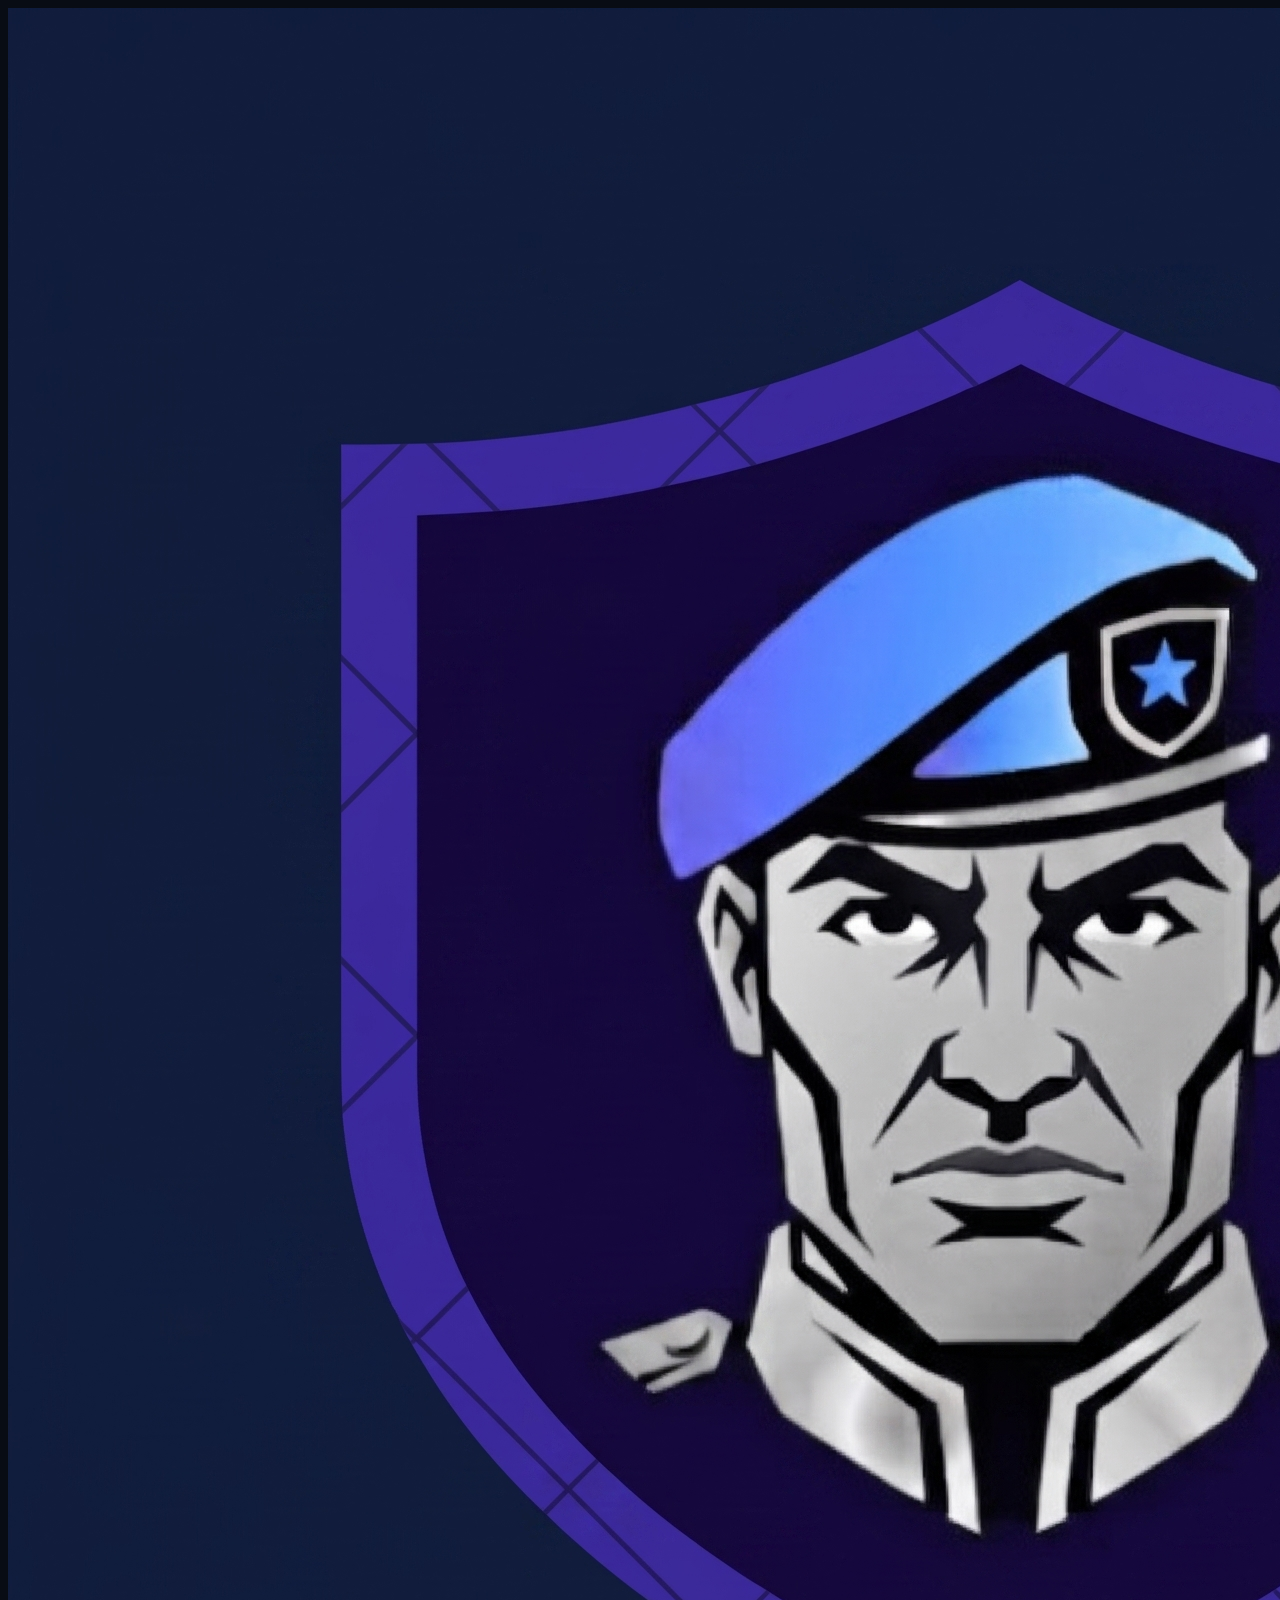
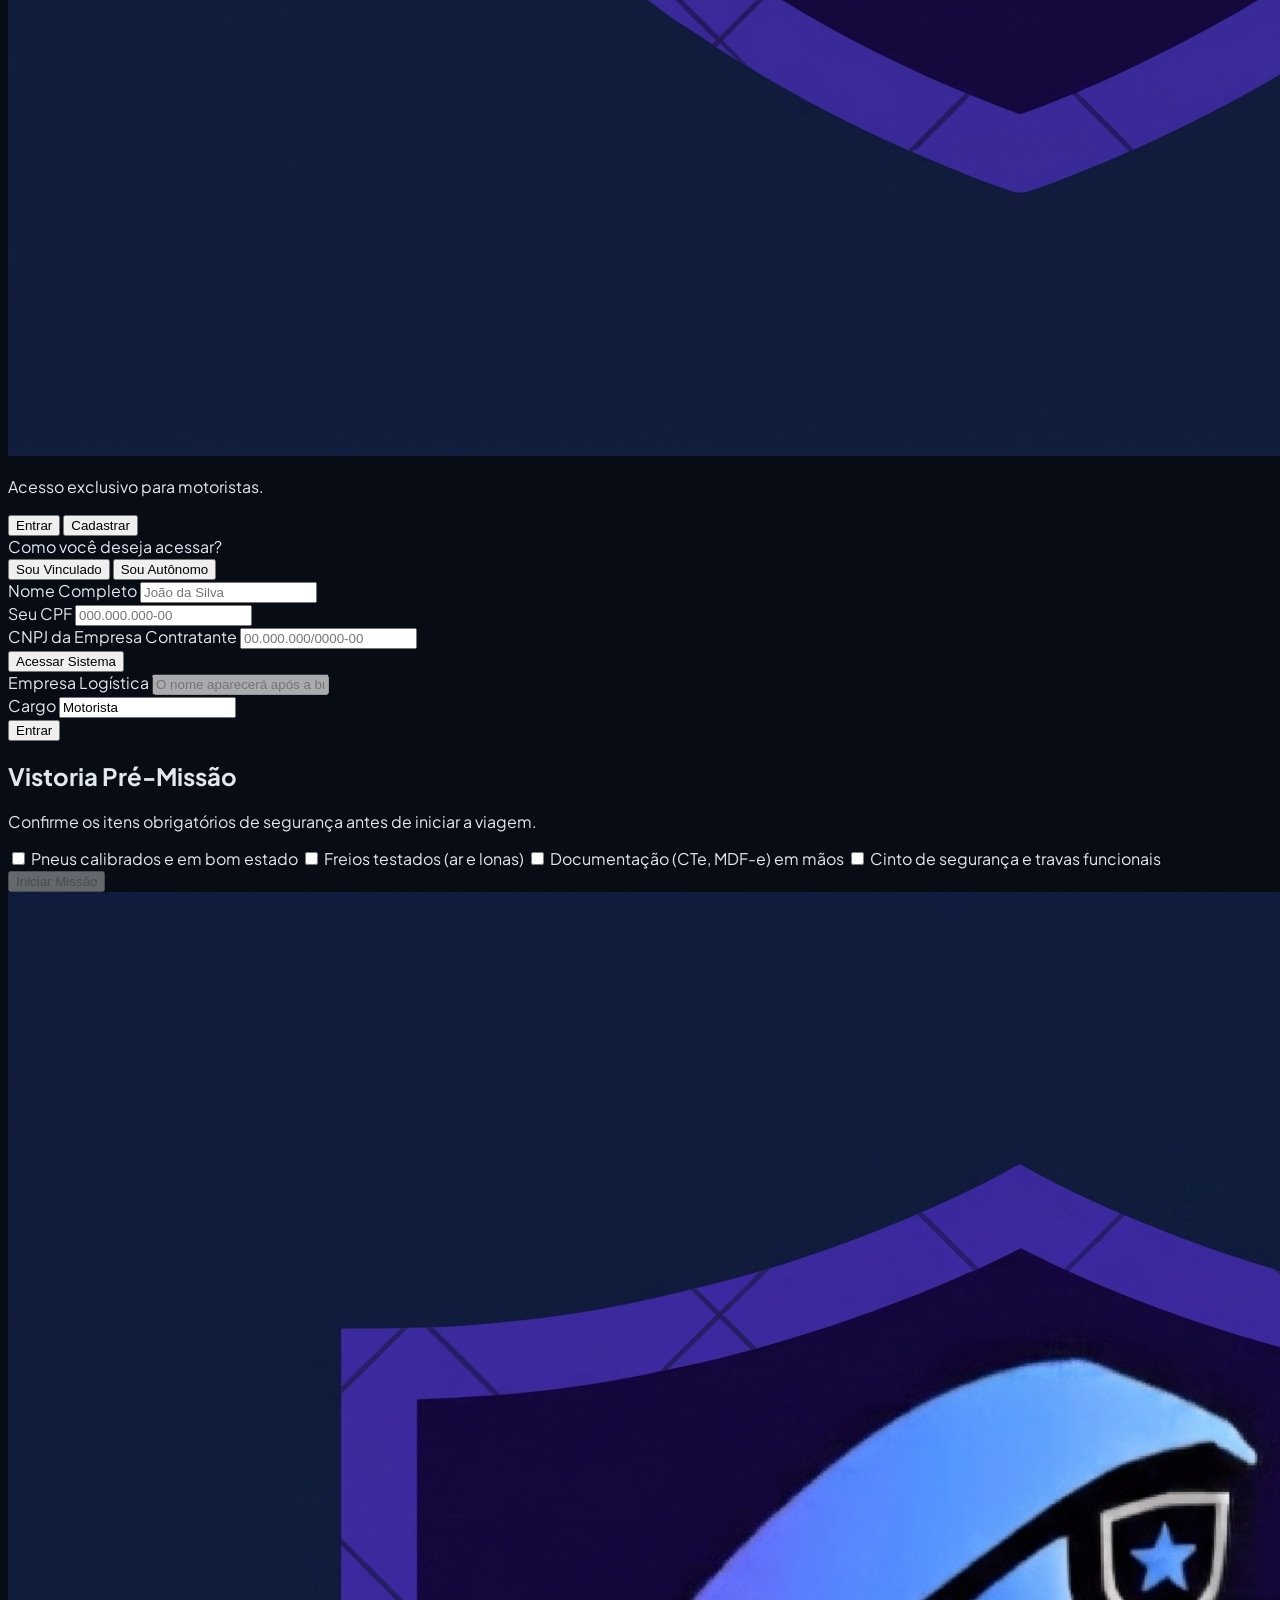
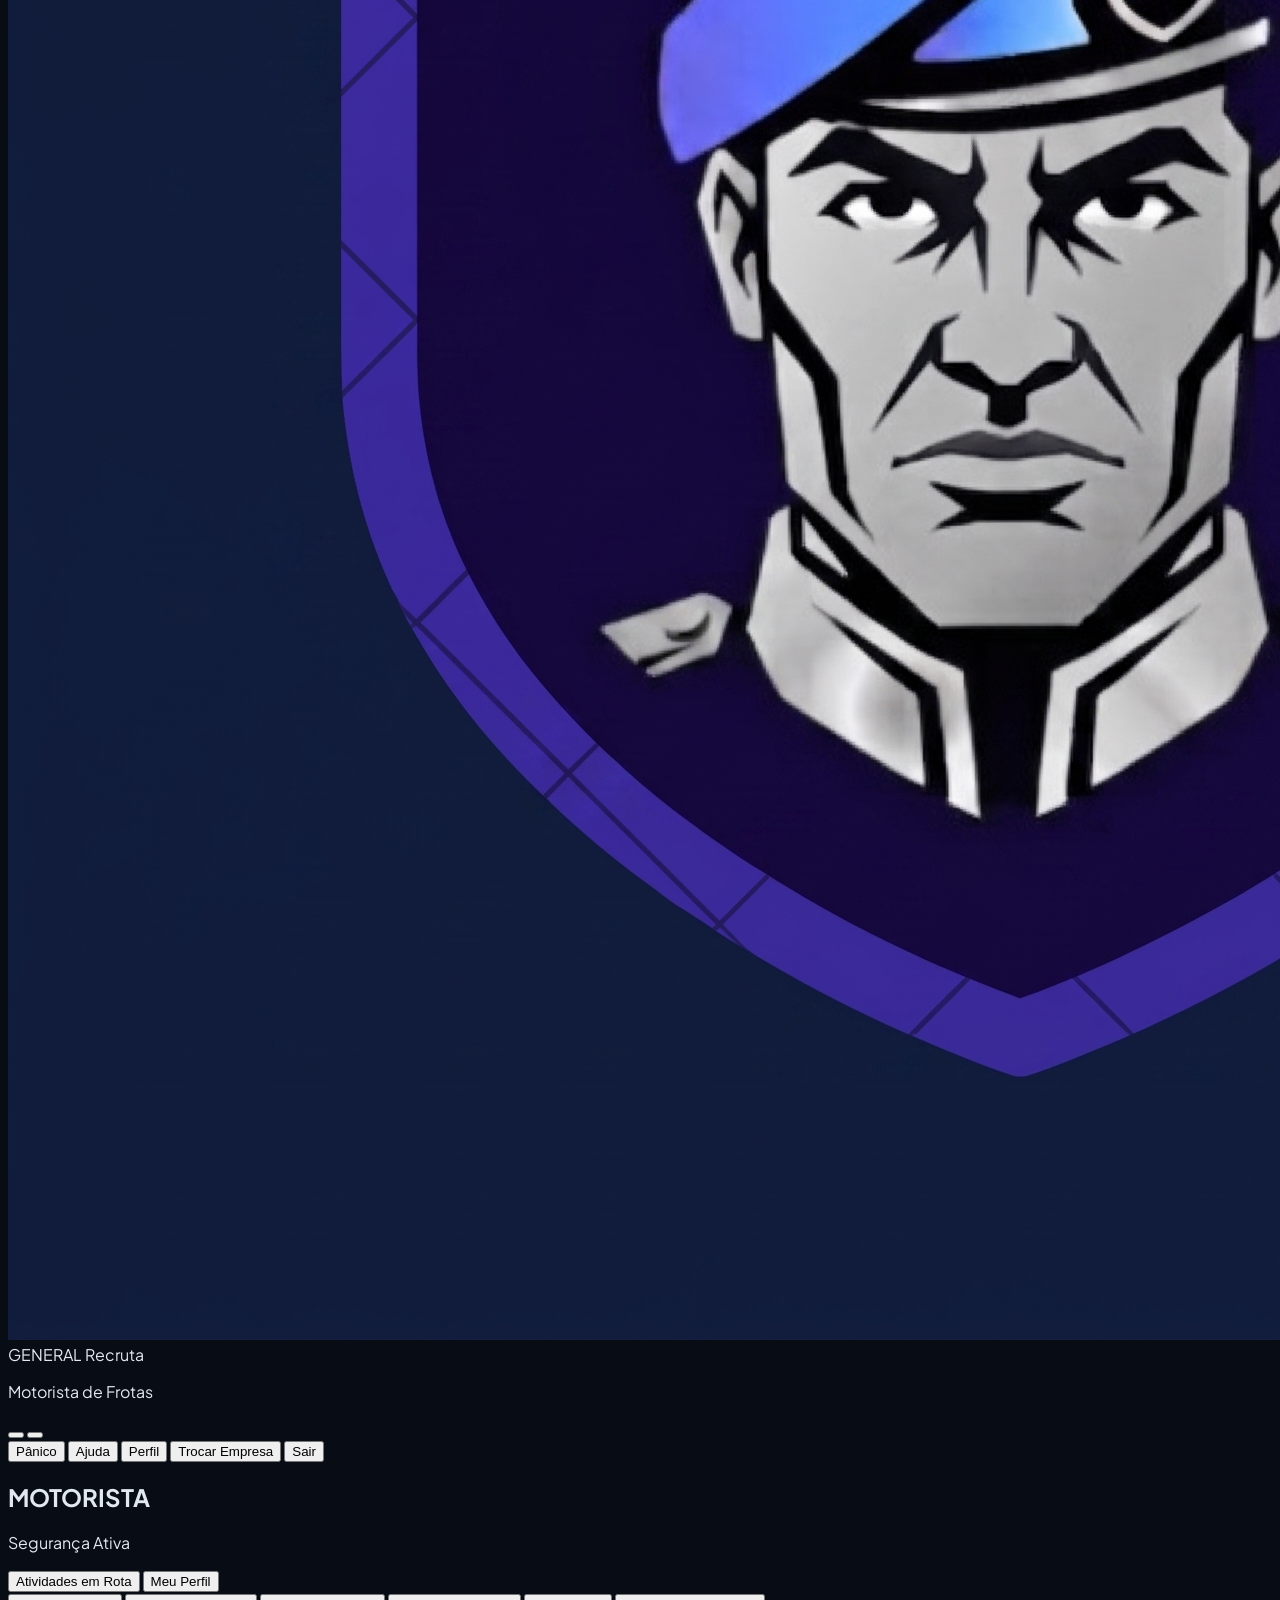
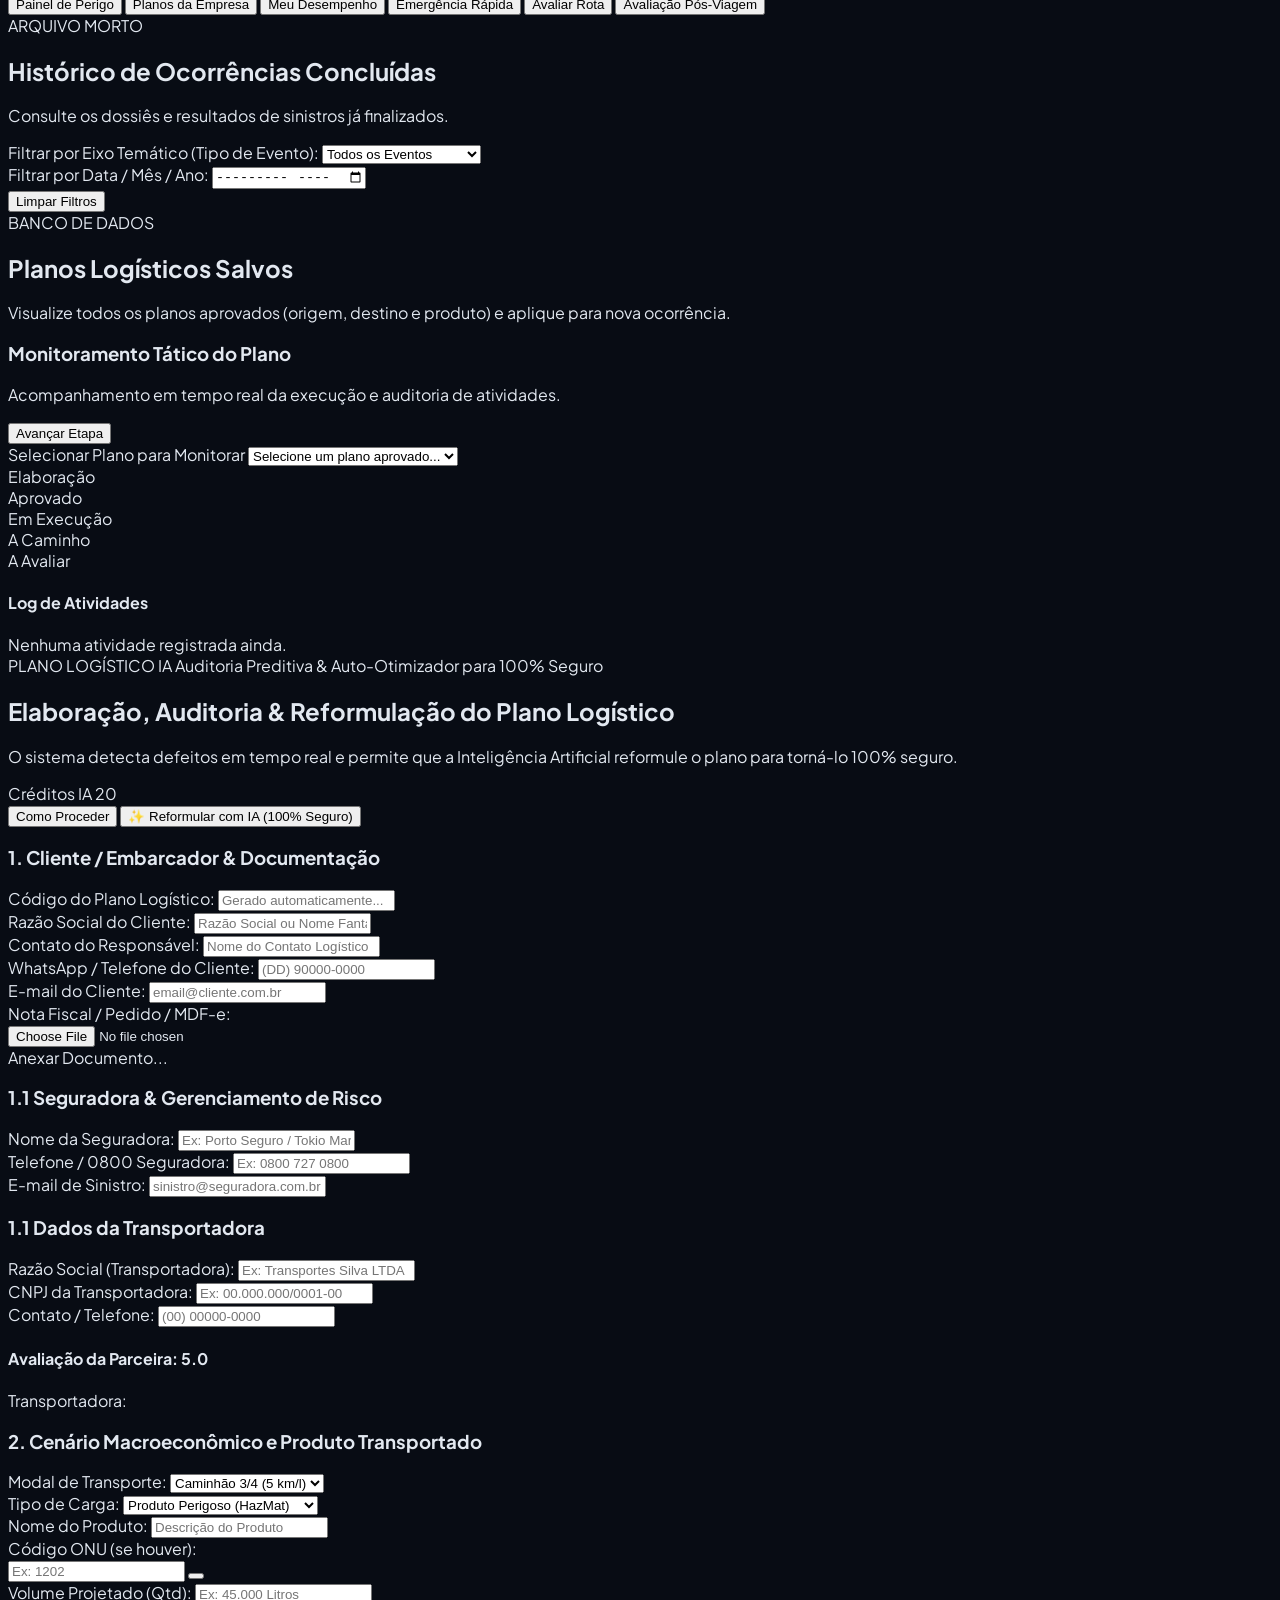
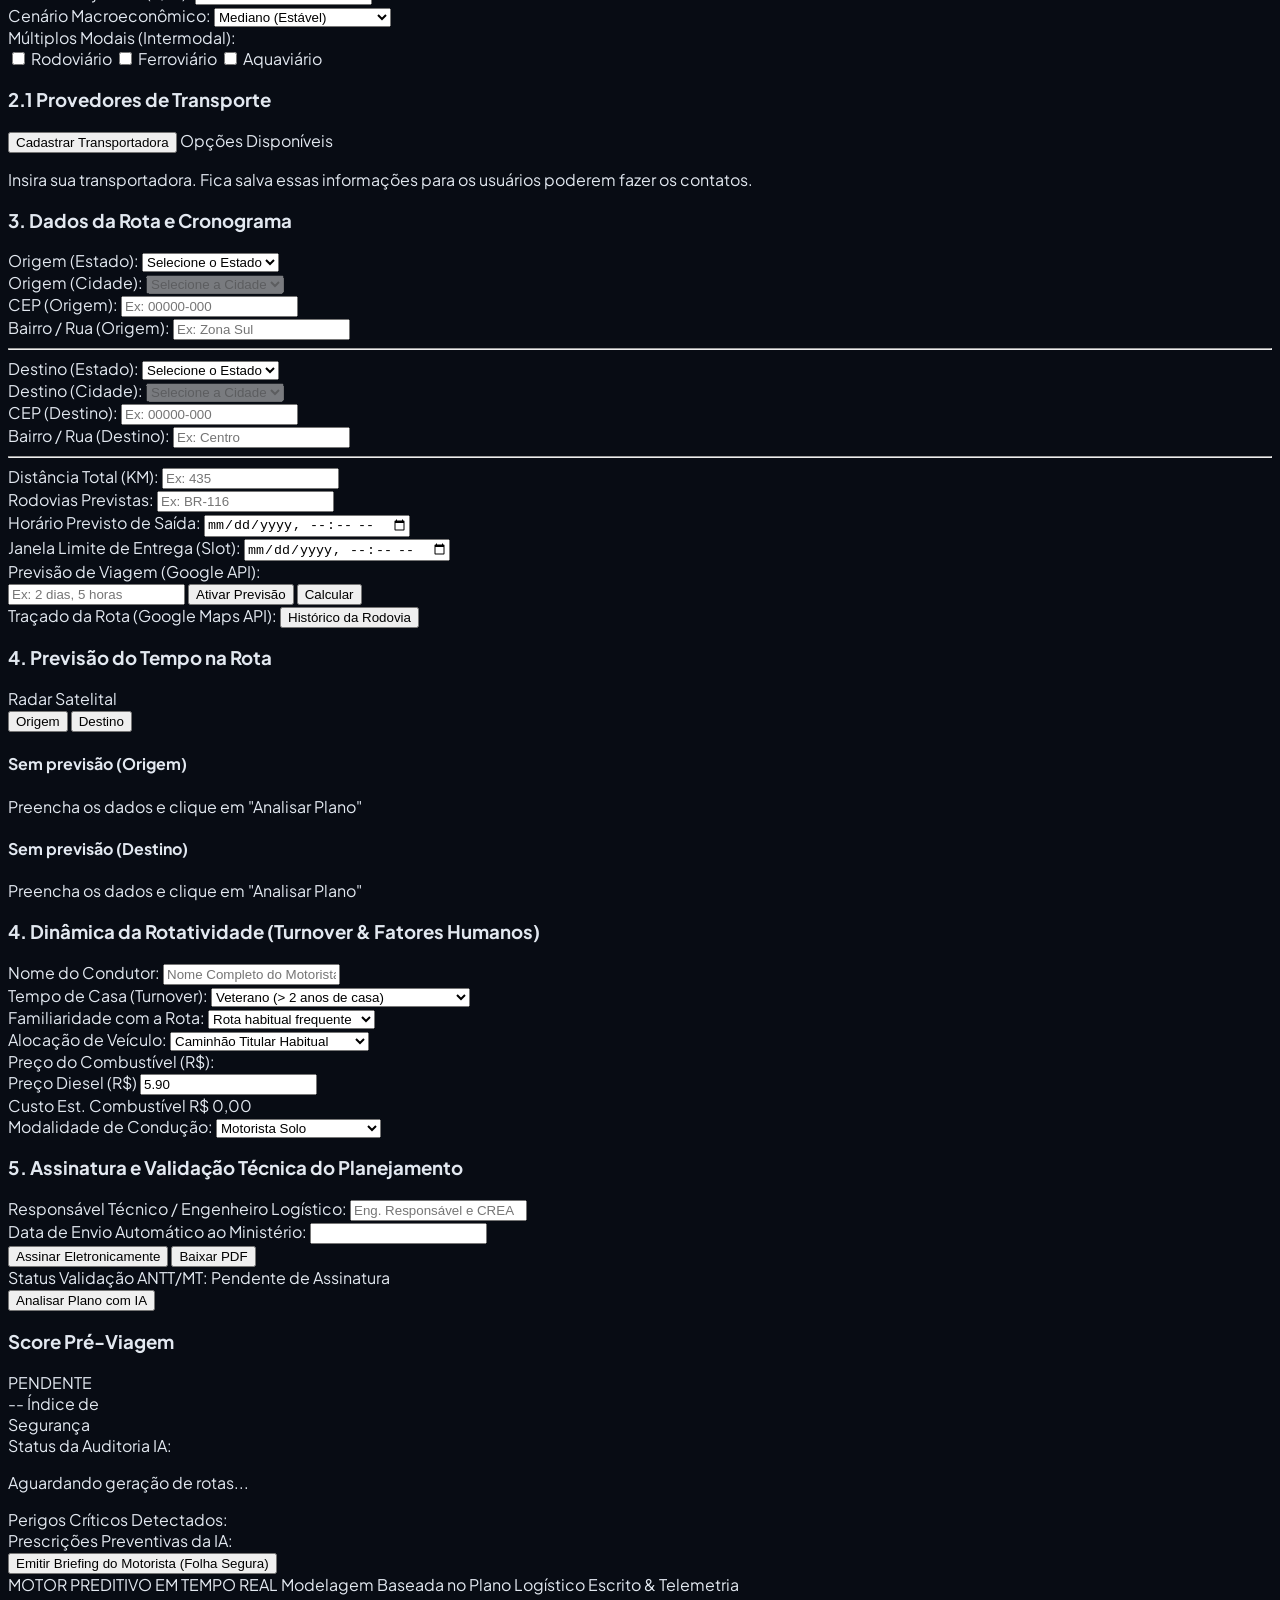
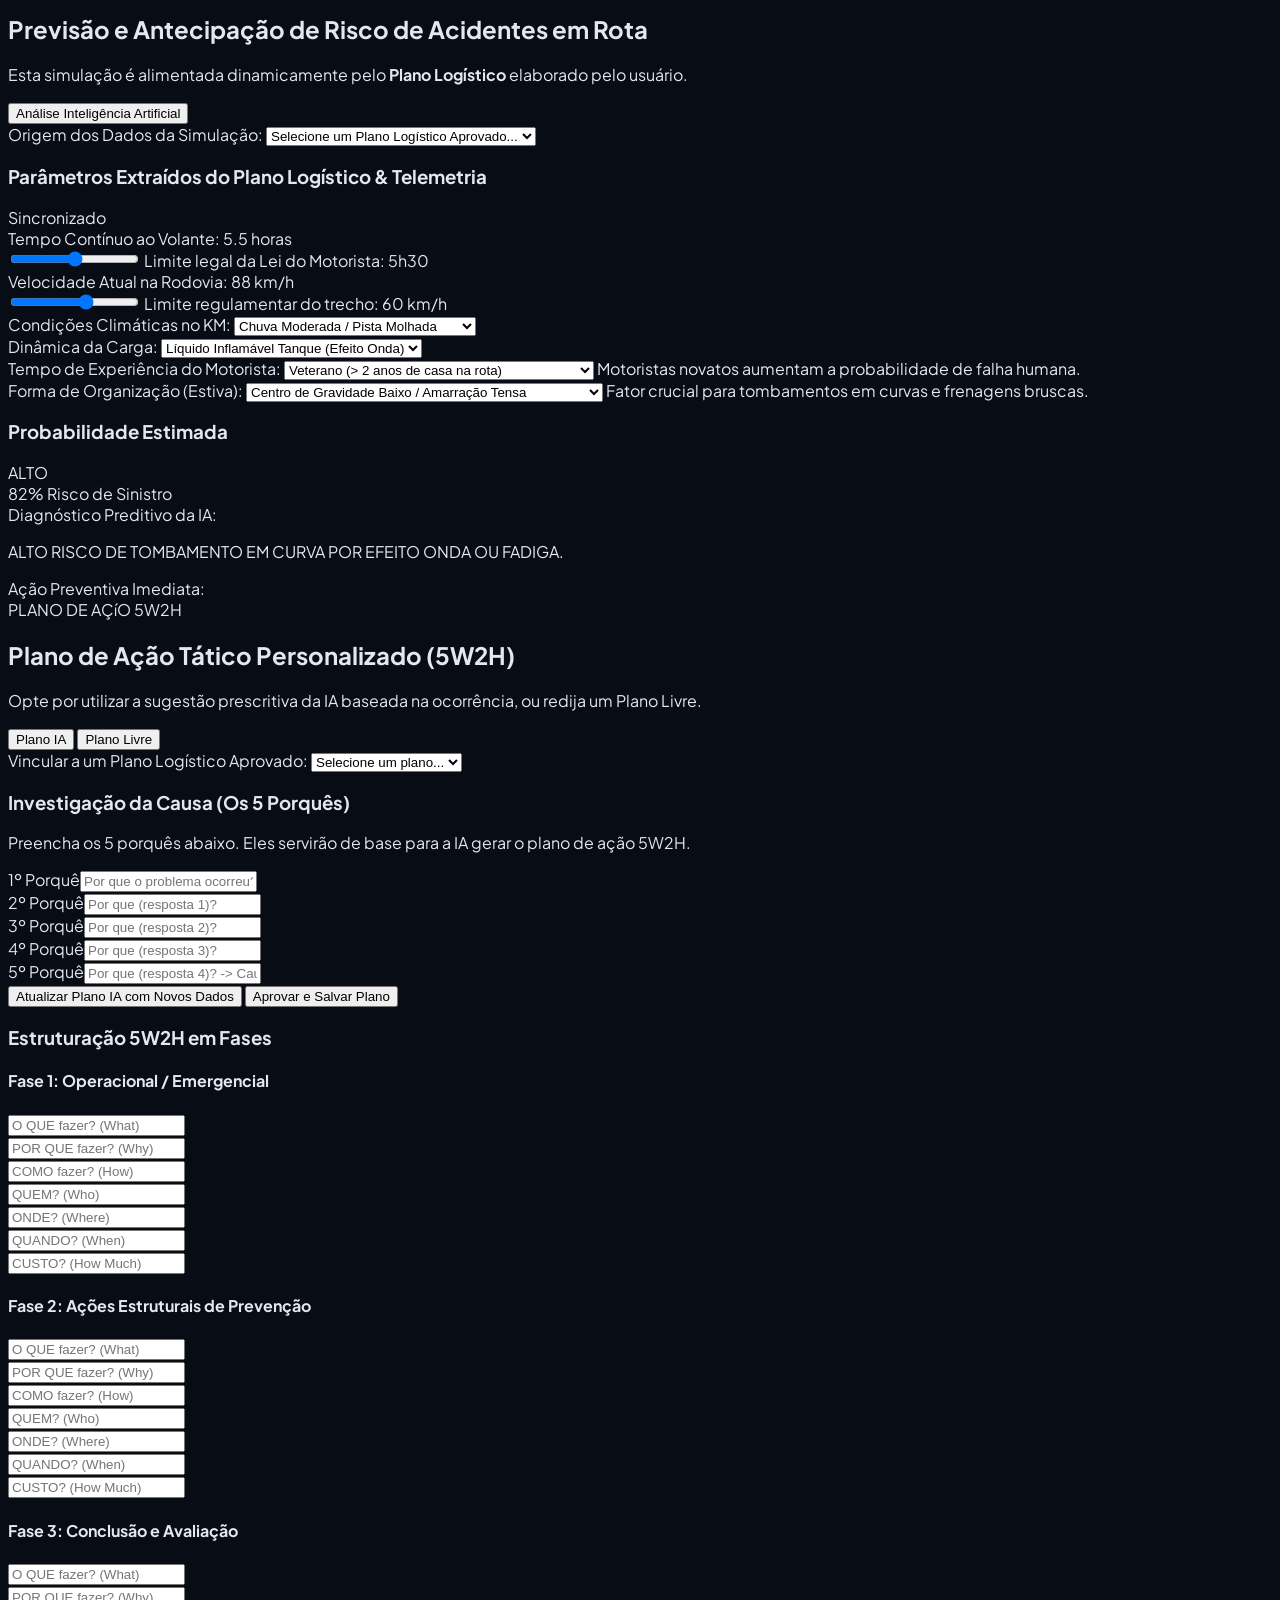
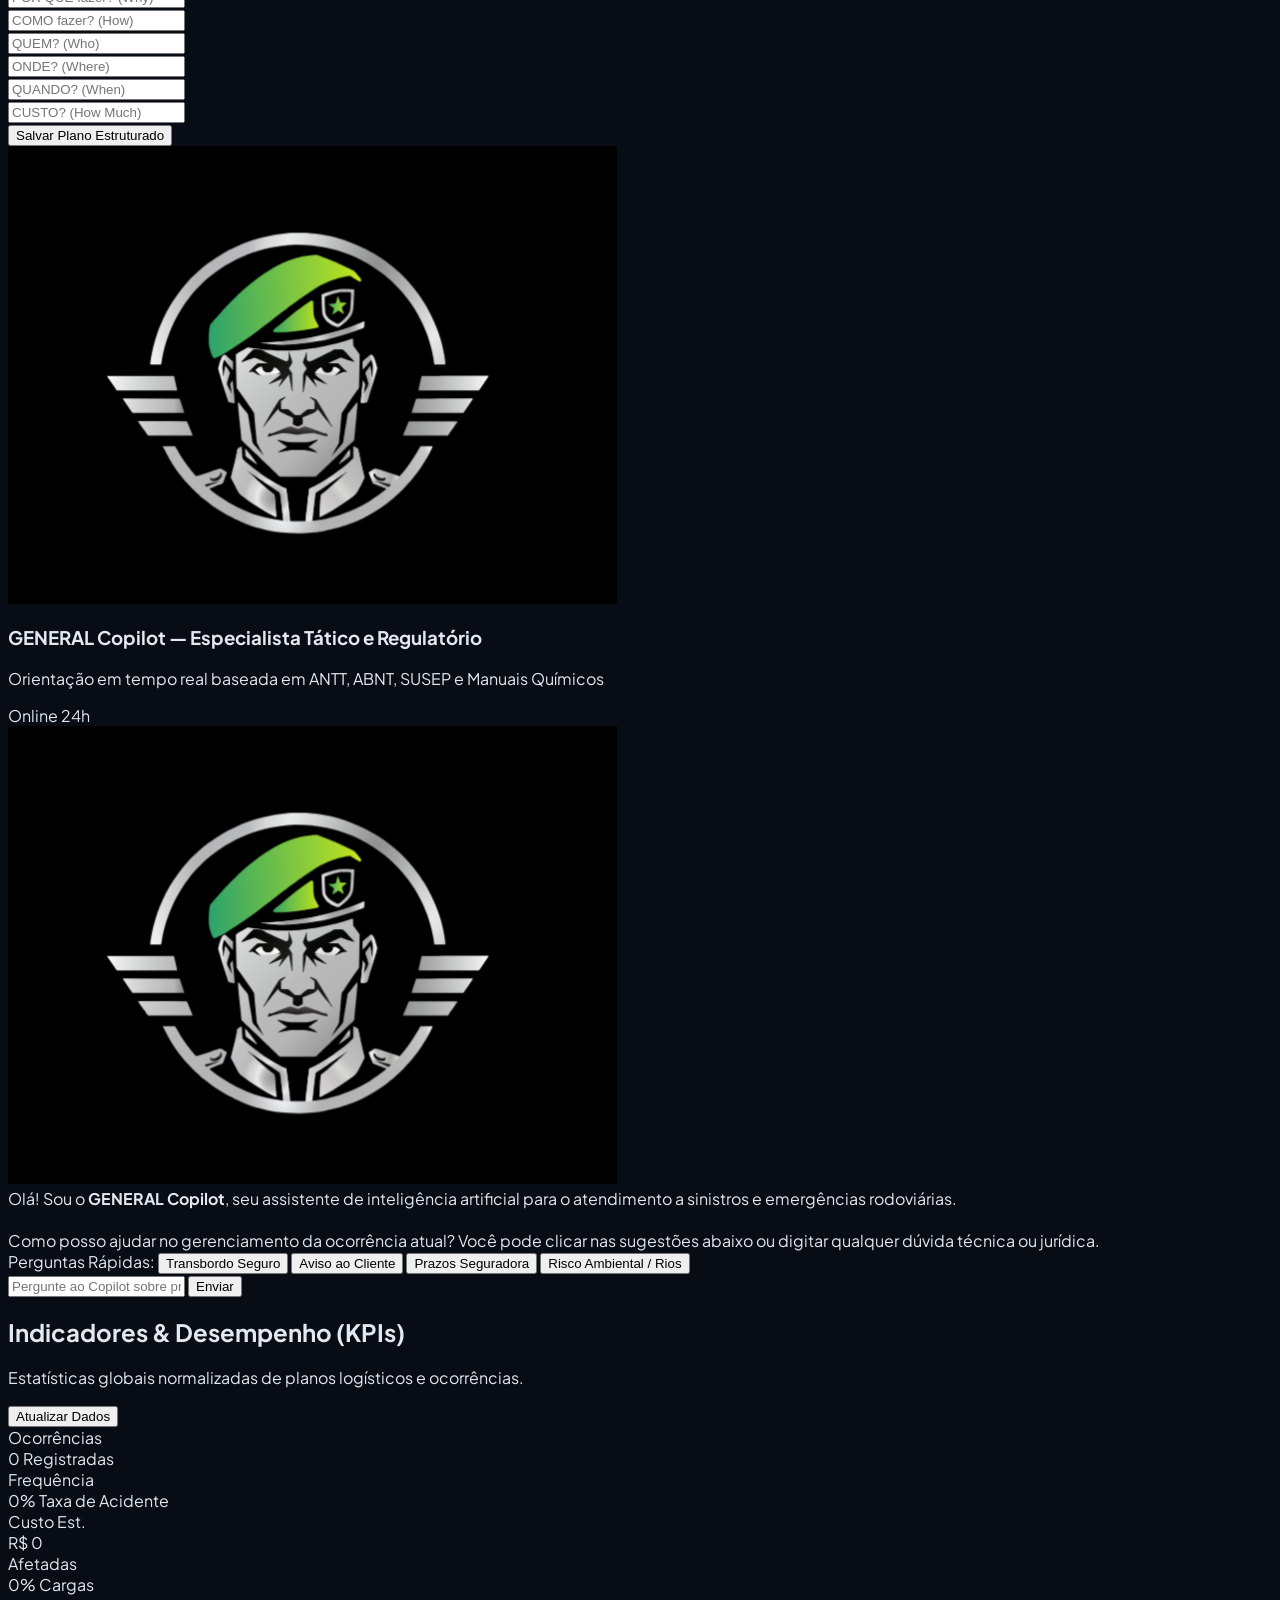
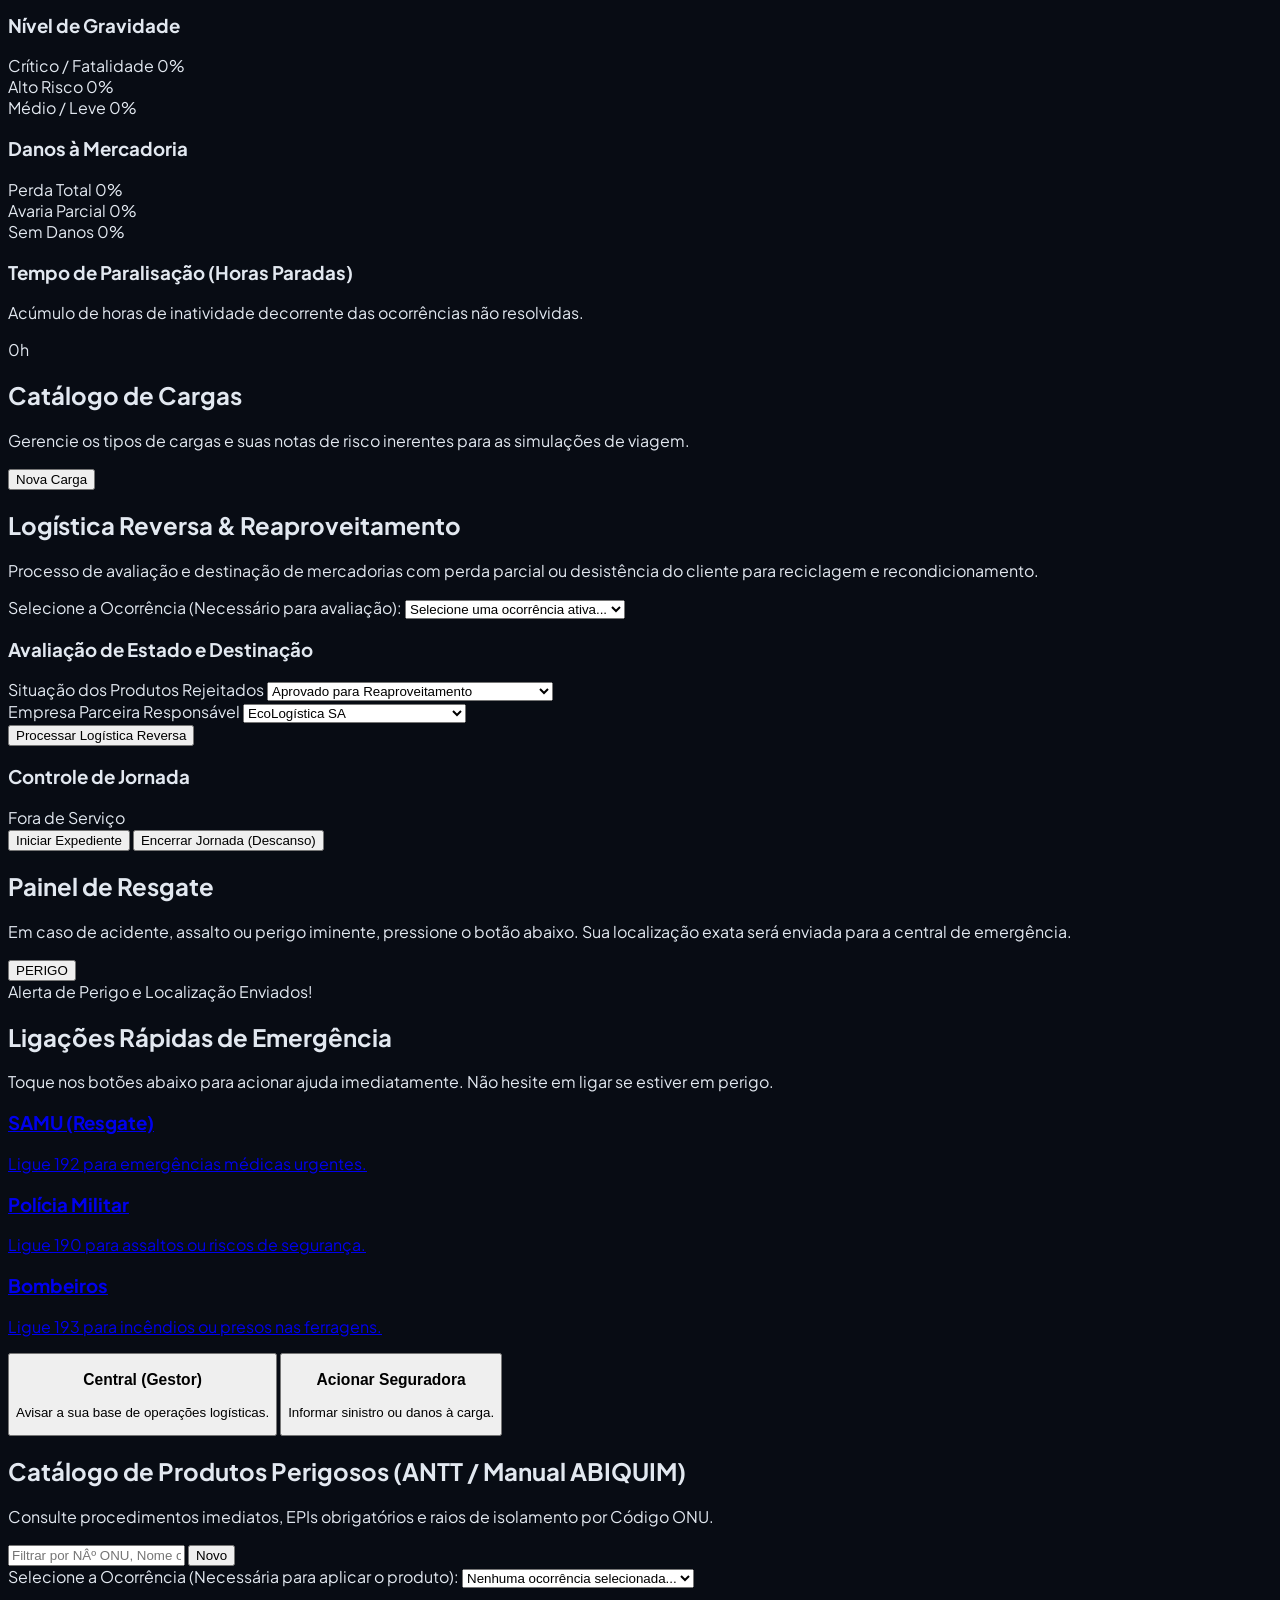
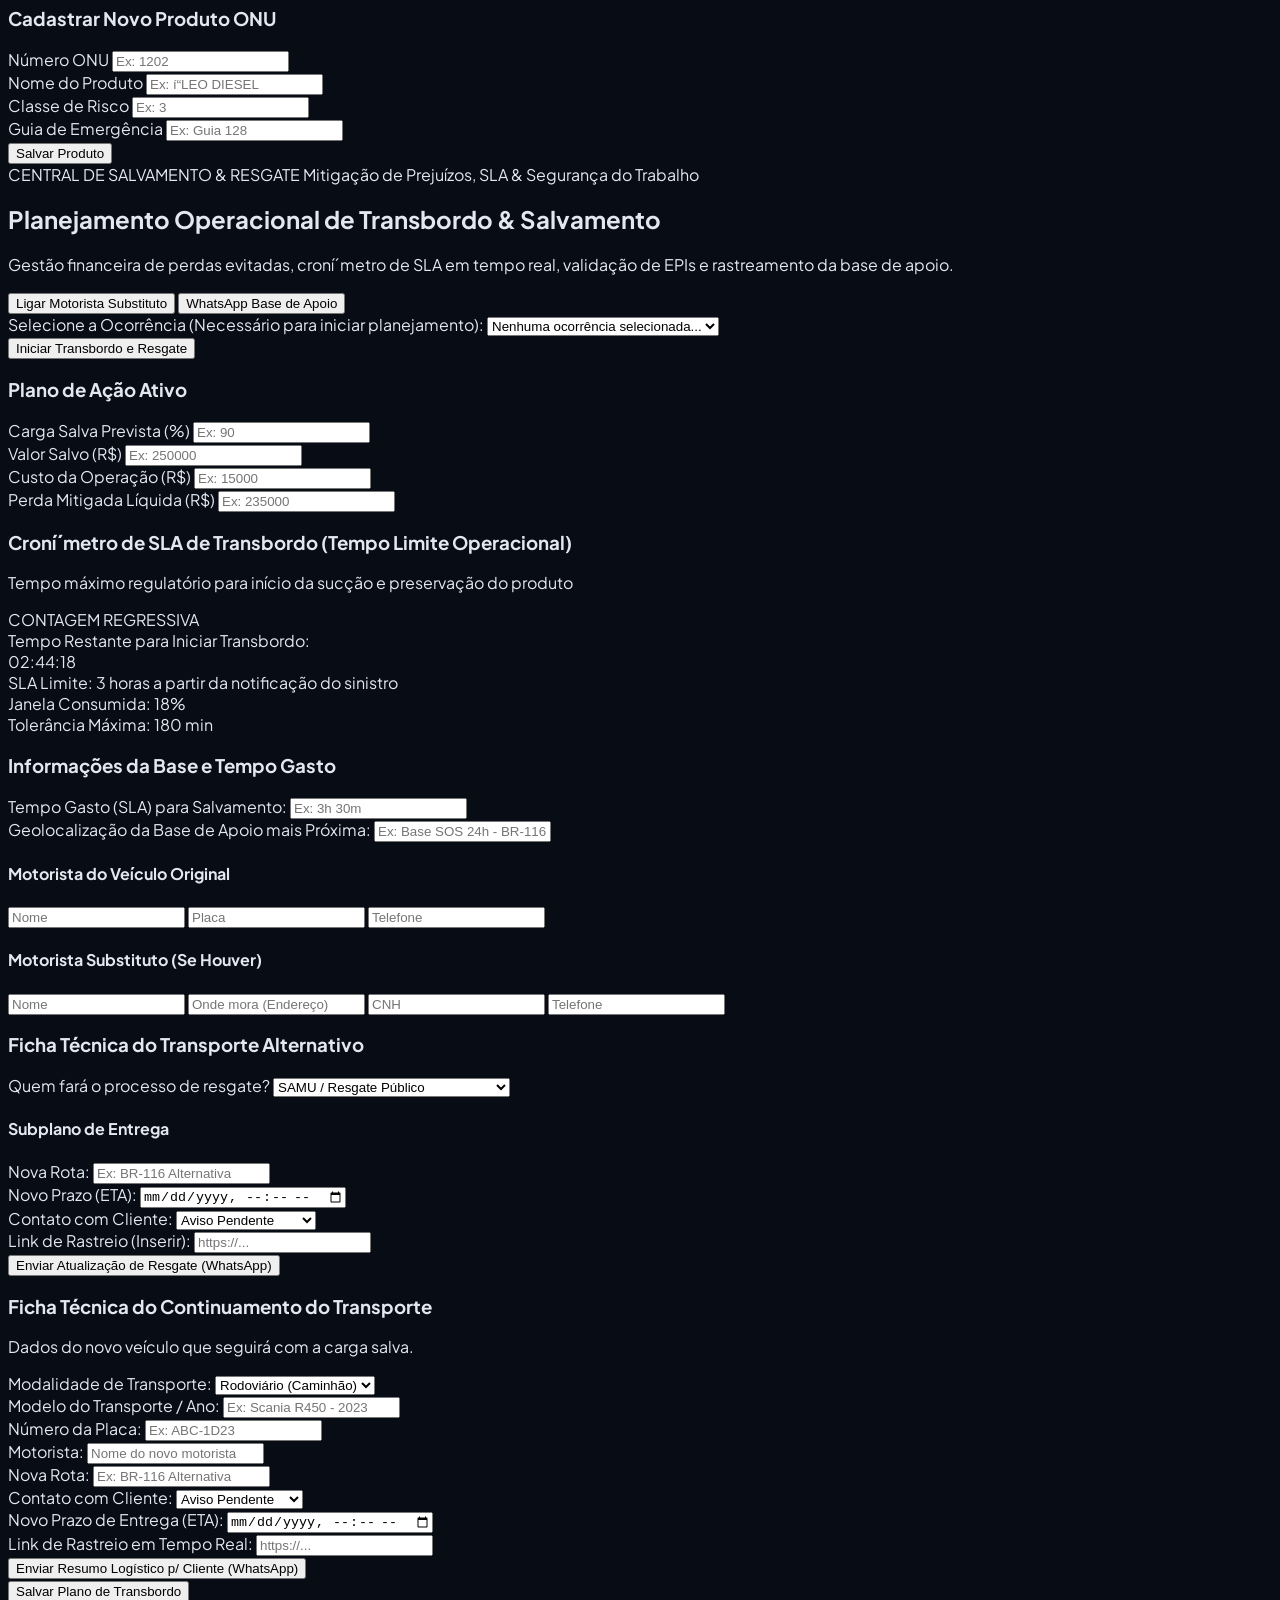
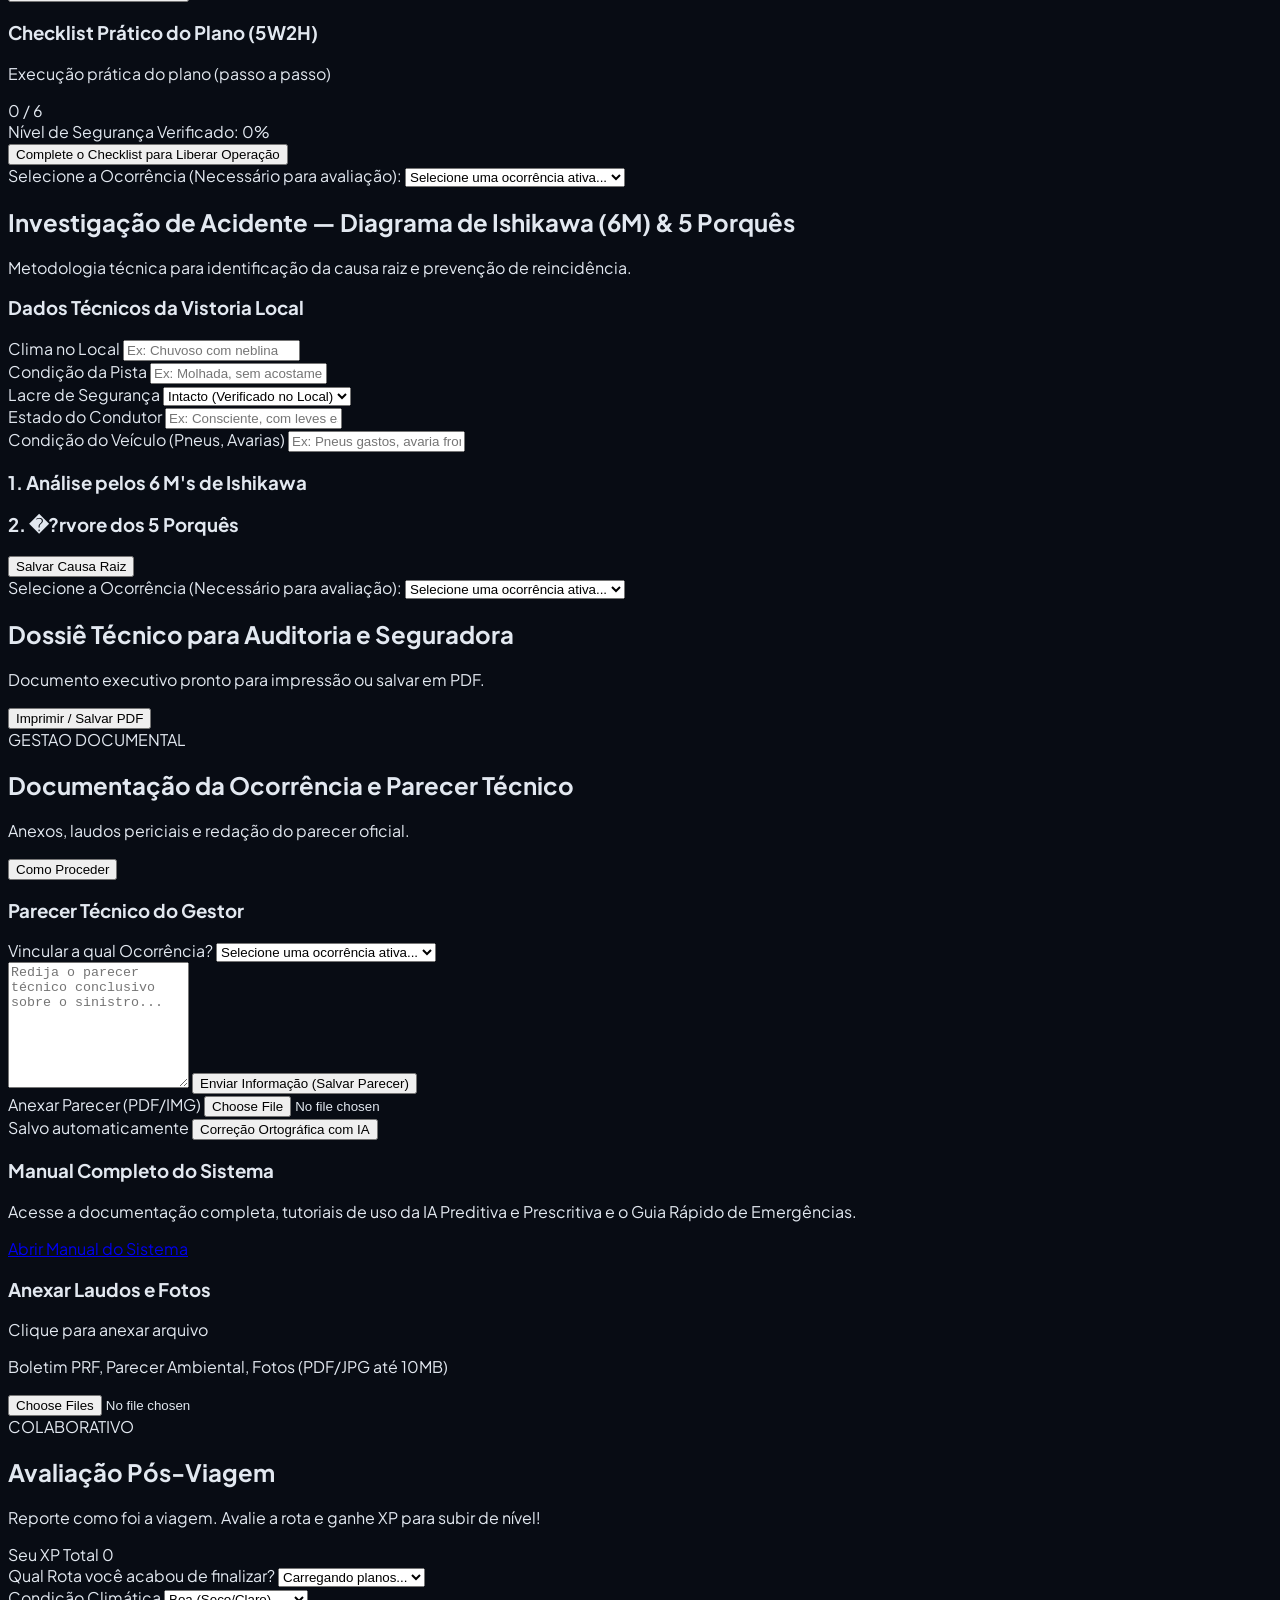
==== commit 6df76b2f: "Deploy latest fixes from general-app" ====
--- a/motorista.html
+++ b/motorista.html
@@ -48,52 +48,20 @@
 
           colors: {
 
-            brand: { 50: '#eff6ff', 500: '#3b82f6', 600: '#2563eb', 700: '#1d4ed8', 900: '#1e3a8a', 950: '#0f172a' },
-            slate: {
-              50: 'var(--tw-slate-50, #f8fafc)',
-              100: 'var(--tw-slate-100, #f1f5f9)',
-              200: 'var(--tw-slate-200, #e2e8f0)',
-              300: 'var(--tw-slate-300, #cbd5e1)',
-              400: 'var(--tw-slate-400, #94a3b8)',
-              500: 'var(--tw-slate-500, #64748b)',
-              600: 'var(--tw-slate-600, #475569)',
-              700: 'var(--tw-slate-700, #334155)',
-              800: 'var(--tw-slate-800, #1e293b)',
-              900: 'var(--tw-slate-900, #0f172a)',
-              950: 'var(--tw-slate-950, #020617)'
-            },
-            blue: {
-              50: 'var(--tw-blue-50, #eff6ff)',
-              100: 'var(--tw-blue-100, #dbeafe)',
-              200: 'var(--tw-blue-200, #bfdbfe)',
-              300: 'var(--tw-blue-300, #93c5fd)',
-              400: 'var(--tw-blue-400, #60a5fa)',
-              500: 'var(--tw-blue-500, #3b82f6)',
-              600: 'var(--tw-blue-600, #2563eb)',
-              700: 'var(--tw-blue-700, #1d4ed8)',
-              800: 'var(--tw-blue-800, #1e40af)',
-              900: 'var(--tw-blue-900, #1e3a8a)',
-              950: 'var(--tw-blue-950, #172554)'
-            },
-            rose: {
-              300: 'var(--tw-rose-300, #fda4af)',
-              400: 'var(--tw-rose-400, #fb7185)',
-              500: 'var(--tw-rose-500, #f43f5e)',
-              600: 'var(--tw-rose-600, #e11d48)',
-              900: 'var(--tw-rose-900, #881337)',
-              950: 'var(--tw-rose-950, #4c0519)'
-            },
-            emerald: {
-              400: 'var(--tw-emerald-400, #34d399)',
-              500: 'var(--tw-emerald-500, #10b981)',
-              600: 'var(--tw-emerald-600, #059669)',
-              900: 'var(--tw-emerald-900, #064e3b)',
-              950: 'var(--tw-emerald-950, #022c22)'
-            },
-            amber: {
-              400: 'var(--tw-amber-400, #fbbf24)',
-              500: 'var(--tw-amber-500, #f59e0b)',
-              900: 'var(--tw-amber-900, #78350f)'
+            brand: {
+
+              50: '#eff6ff',
+
+              500: '#3b82f6',
+
+              600: '#2563eb',
+
+              700: '#1d4ed8',
+
+              900: '#1e3a8a',
+
+              950: '#0f172a'
+
             }
 
           }
@@ -164,23 +132,36 @@
 
       <div id="login-form" class="space-y-4">
 
+        
         <div id="login-form-motorista" class="space-y-4 w-full">
+          <div class="mb-4">
+            <label class="block text-xs font-bold text-slate-400 mb-2 uppercase tracking-wider">Como você deseja acessar?</label>
+            <div class="grid grid-cols-2 gap-2">
+              <button type="button" id="btn-login-vinculado" onclick="App.setLoginType('vinculado')" class="bg-blue-600 text-white text-sm font-bold py-2 rounded-lg border border-blue-500 transition-all">Sou Vinculado</button>
+              <button type="button" id="btn-login-autonomo" onclick="App.setLoginType('autonomo')" class="bg-slate-800 text-slate-400 text-sm font-bold py-2 rounded-lg border border-slate-700 transition-all hover:bg-slate-700 hover:text-slate-300">Sou Autônomo</button>
+            </div>
+          </div>
+          
+          <div id="field-driver-name" class="hidden">
+            <label class="block text-sm font-bold text-slate-300 mb-1">Nome Completo</label>
+            <input type="text" id="login-name" class="w-full bg-slate-900 border border-slate-700 rounded-xl px-4 py-3 text-white focus:outline-none focus:border-blue-500 transition-colors" placeholder="João da Silva">
+          </div>
+          
           <div>
-            <label class="block text-xs font-bold text-slate-300 mb-1">Seu Nome</label>
-            <input type="text" id="motorista-name" class="w-full bg-slate-950 border border-slate-800 rounded-xl px-4 py-2.5 text-sm text-slate-200 font-mono focus:border-blue-500 outline-none transition-all" placeholder="Digite seu nome" />
-          </div>
-
-          <div class="mt-4">
-            <label class="block text-xs font-bold text-slate-300 mb-1">CPF</label>
-            <input type="text" id="motorista-cpf" class="w-full bg-slate-950 border border-slate-800 rounded-xl px-4 py-2.5 text-sm text-slate-200 font-mono focus:border-blue-500 outline-none transition-all" placeholder="000.000.000-00" oninput="let v = this.value.replace(/\D/g, ''); v = v.replace(/(\d{3})(\d)/, '$1.$2'); v = v.replace(/(\d{3})(\d)/, '$1.$2'); v = v.replace(/(\d{3})(\d{1,2})$/, '$1-$2'); this.value = v;" />
-          </div>
-
-          <div class="mt-4">
-            <label class="block text-xs font-bold text-slate-300 mb-1">CNPJ da Empresa</label>
-            <div class="relative">
-              <input type="text" id="motorista-cnpj" class="w-full bg-slate-950 border border-slate-800 rounded-xl px-4 py-2.5 text-sm text-slate-200 font-mono focus:border-blue-500 outline-none transition-all pr-16" placeholder="00.000.000/0001-00" oninput="this.value = this.value.replace(/[^0-9]/g, '').replace(/^(\d{2})(\d{3})(\d{3})(\d{4})(\d{2}).*/, '$1.$2.$3/$4-$5');" onblur="if(window.App) App.fetchCompanyByCnpj(this.value)" />
-              <button type="button" onclick="if(window.App) App.fetchCompanyByCnpj(document.getElementById('motorista-cnpj').value)" class="absolute right-2 top-1/2 -translate-y-1/2 text-blue-400 text-xs font-bold hover:text-blue-300 transition-all p-1">Buscar</button>
-            </div>
+            <label class="block text-sm font-bold text-slate-300 mb-1">Seu CPF</label>
+            <input type="text" id="login-cpf" class="w-full bg-slate-900 border border-slate-700 rounded-xl px-4 py-3 text-white focus:outline-none focus:border-blue-500 transition-colors font-mono" placeholder="000.000.000-00">
+          </div>
+          
+          <div id="field-driver-cnpj" class="hidden">
+            <label class="block text-sm font-bold text-slate-300 mb-1">CNPJ da Empresa Contratante</label>
+            <input type="text" id="login-cnpj" class="w-full bg-slate-900 border border-slate-700 rounded-xl px-4 py-3 text-white focus:outline-none focus:border-blue-500 transition-colors font-mono" placeholder="00.000.000/0000-00">
+          </div>
+          
+          <button type="button" id="btn-action-login-motorista" onclick="App.loginDriver()" class="w-full bg-blue-600 hover:bg-blue-500 text-white font-bold py-3 rounded-xl shadow-lg shadow-blue-500/30 transition-all flex items-center justify-center gap-2 mt-6">
+            Acessar Sistema <i data-lucide="arrow-right" class="w-4 h-4"></i>
+          </button>
+        </div>
+
           </div>
 
           <div class="mt-4">
@@ -403,6 +384,11 @@
 
 
 
+
+        <button id="btn-trocar-empresa-desktop" onclick="App.promptChangeCompany()" class="hidden w-full bg-blue-500/10 hover:bg-blue-500/20 border border-blue-500/30 text-blue-300 px-3 py-2.5 rounded-xl text-xs font-bold transition-all flex items-center gap-3">
+          <i data-lucide="building-2" class="w-4 h-4 text-blue-400"></i>
+          Trocar Empresa
+        </button>
         <button onclick="App.logout()" class="flex-shrink-0 flex items-center gap-2 bg-rose-500/10 hover:bg-rose-500/20 border border-rose-500/30 text-rose-400 px-3 py-2 rounded-xl text-xs font-bold transition-all touch-active">
 
           <i data-lucide="log-out" class="w-4 h-4"></i>
@@ -5720,6 +5706,11 @@
 
           </button>
 
+
+          <button id="btn-trocar-empresa" onclick="App.promptChangeCompany(); App.toggleMobileDrawer();" class="hidden w-full bg-blue-500/10 hover:bg-blue-500/20 border border-blue-500/30 text-blue-300 font-bold py-2.5 rounded-xl text-xs transition-all flex items-center justify-center gap-2 mb-3">
+            <i data-lucide="building-2" class="w-4 h-4 text-blue-400"></i>
+            Trocar Empresa (CNPJ)
+          </button>
           <button onclick="App.logout(); App.toggleMobileDrawer();" class="w-full bg-rose-500/10 hover:bg-rose-500/20 border border-rose-500/30 text-rose-300 font-bold py-2.5 rounded-xl text-xs transition-all flex items-center justify-center gap-2">
 
             <i data-lucide="log-out" class="w-4 h-4 text-rose-400"></i>
@@ -5912,766 +5903,739 @@
 
         </div>
 
-
-        <div class="border-t border-slate-800 pt-4 mt-2">
-          <label class="block text-xs font-bold text-slate-400 mb-3">Tema da Interface</label>
-          <div class="flex items-center justify-between gap-1 overflow-x-auto pb-2 custom-scrollbar">
-            <!-- Padrão -->
-            <button onclick="if(window.App) App.setTheme('default')" class="flex flex-col items-center gap-1.5 group shrink-0">
-              <div class="w-10 h-10 rounded-full bg-[#0f172a] border-2 border-[#1e293b] group-hover:border-[#3b82f6] flex items-center justify-center overflow-hidden transition-all shadow-lg">
-                <div class="w-1/2 h-full bg-[#020617]"></div><div class="w-1/2 h-full bg-[#2563eb]"></div>
-              </div>
-              <span class="text-[9px] font-bold text-slate-500 group-hover:text-slate-300">Padrão</span>
-            </button>
+      </div>
+
+      
+
+      <!-- Rodapé / Ações -->
+
+      <div class="p-6 pt-4 border-t border-slate-800 bg-slate-900 shrink-0 rounded-b-2xl">
+
+        <button onclick="App.saveProfile()" class="w-full bg-blue-600 hover:bg-blue-500 text-white font-bold py-2.5 rounded-xl text-xs transition-all flex justify-center items-center gap-2">
+
+          <i data-lucide="save" class="w-4 h-4"></i> Salvar Dados
+
+        </button>
+
+      </div>
+
+    </div>
+
+  </div>
+
+
+
+  
+
+    <!-- MODAL DE HISTORICO DE ROTA -->
+
+    <div id="route-eval-history-modal" class="hidden fixed inset-0 z-50 bg-black/80 backdrop-blur-sm flex items-center justify-center p-4">
+
+      <div class="bg-slate-900 border border-slate-800 w-full max-w-md rounded-2xl shadow-2xl flex flex-col max-h-[80vh]">
+
+        <div class="flex items-center justify-between p-5 border-b border-slate-800 shrink-0">
+
+          <h3 class="font-bold text-white text-sm flex items-center gap-2">
+
+            <i data-lucide="history" class="w-4 h-4 text-indigo-400"></i>
+
+            Histórico de Avaliações
+
+          </h3>
+
+          <button onclick="document.getElementById('route-eval-history-modal').classList.add('hidden')" class="text-slate-400 hover:text-white"><i data-lucide="x" class="w-4 h-4"></i></button>
+
+        </div>
+
+        <div class="p-5 overflow-y-auto space-y-3" id="route-eval-history-list">
+
+          <!-- preenchido dinamicamente via JS -->
+
+        </div>
+
+      </div>
+
+    </div>
+
+
+
+    <!-- MODAL DE AVALIAÇÃO DE ROTA -->
+
+  <div id="route-eval-modal" class="hidden fixed inset-0 z-50 bg-black/80 backdrop-blur-sm flex items-center justify-center p-4">
+
+    <div class="bg-slate-900 border border-slate-800 w-full max-w-sm rounded-2xl shadow-2xl flex flex-col">
+
+      <div class="flex items-center justify-between p-5 border-b border-slate-800">
+
+        <h3 class="font-bold text-white text-sm flex items-center gap-2">
+
+          <i data-lucide="map" class="w-4 h-4 text-emerald-400"></i>
+
+          Avaliar Condições da Rota
+
+        </h3>
+
+        <button onclick="document.getElementById('route-eval-modal').classList.add('hidden')" class="text-slate-400 hover:text-white"><i data-lucide="x" class="w-4 h-4"></i></button>
+
+      </div>
+
+      
+
+      <div class="p-5 space-y-4">
+
+        <input type="hidden" id="route-eval-origin" />
+
+        <input type="hidden" id="route-eval-dest" />
+
+        <p class="text-[11px] text-slate-400">Estas informações cruzarão com novos planos nesta mesma rota (Origem <i data-lucide="arrow-right" class="w-3 h-3 inline"></i> Destino).</p>
+
+        
+
+        <div>
+
+          <label class="block text-xs font-bold text-slate-300 mb-2">Nota Geral da Rodovia</label>
+
+          <div class="flex items-center justify-center gap-2 py-2 bg-slate-950 rounded-lg border border-slate-800" id="route-stars-container">
+
+            <button onclick="App.setRouteStar(1)" class="route-star text-slate-600 hover:text-emerald-400 transition-colors"><i data-lucide="star" class="w-6 h-6"></i></button>
+
+            <button onclick="App.setRouteStar(2)" class="route-star text-slate-600 hover:text-emerald-400 transition-colors"><i data-lucide="star" class="w-6 h-6"></i></button>
+
+            <button onclick="App.setRouteStar(3)" class="route-star text-slate-600 hover:text-emerald-400 transition-colors"><i data-lucide="star" class="w-6 h-6"></i></button>
+
+            <button onclick="App.setRouteStar(4)" class="route-star text-slate-600 hover:text-emerald-400 transition-colors"><i data-lucide="star" class="w-6 h-6"></i></button>
+
+            <button onclick="App.setRouteStar(5)" class="route-star text-slate-600 hover:text-emerald-400 transition-colors"><i data-lucide="star" class="w-6 h-6"></i></button>
+
+          </div>
+
+          <input type="hidden" id="route-eval-score" value="0">
+
+        </div>
+
+
+
+        <div>
+
+          <label class="block text-xs font-bold text-slate-300 mb-1">Ocorrências na via (Riscos)</label>
+
+          <textarea id="route-eval-comments" rows="3" class="w-full bg-slate-950 border border-slate-800 rounded-lg p-2.5 text-xs text-white focus:outline-none focus:border-emerald-500 transition-all" placeholder="Ex: Trecho com muitos buracos entre km 10 e 25, falta acostamento..."></textarea>
+
+        </div>
+
+      </div>
+
+      
+
+      <div class="p-5 border-t border-slate-800 bg-slate-900 rounded-b-2xl">
+
+        <button onclick="App.saveRouteEvaluation()" class="w-full bg-emerald-600 hover:bg-emerald-500 text-white font-bold py-2.5 rounded-xl text-xs transition-all flex justify-center items-center gap-2">
+
+            <i data-lucide="check" class="w-4 h-4"></i> Salvar Avaliação
+
+          </button>
+
+          <button type="button" onclick="App.viewRouteEvaluations()" class="w-full mt-2 bg-slate-800 hover:bg-slate-700 text-slate-300 border border-slate-700 font-bold py-2.5 rounded-xl text-xs transition-all flex justify-center items-center gap-2">
+
+            <i data-lucide="history" class="w-4 h-4"></i> Ver Histórico da Rota
+
+          </button>
+
+      </div>
+
+    </div>
+
+  </div>
+
+
+
+
+
+  <!-- MOCK GOOGLE LOGIN MODAL -->
+
+  <div id="mock-google-login-modal" class="hidden fixed inset-0 z-[100] bg-[#202124] md:bg-black/90 flex flex-col items-center justify-center md:p-4">
+
+    <div class="bg-[#202124] md:border border-[#3c4043] w-full max-w-4xl md:rounded-3xl shadow-2xl overflow-hidden flex flex-col md:flex-row min-h-[100vh] md:min-h-[450px]">
+
+      
+
+      <!-- Lado Esquerdo -->
+
+      <div class="p-8 md:p-12 flex flex-col justify-start md:justify-center w-full md:w-[45%] md:border-r border-[#3c4043]">
+
+        <div class="mb-4 flex items-center gap-2">
+
+          <!-- Google Logo SVG -->
+
+          <svg class="w-6 h-6" viewBox="0 0 24 24">
+
+            <path fill="#4285F4" d="M22.56 12.25c0-.78-.07-1.53-.2-2.25H12v4.26h5.92c-.26 1.37-1.04 2.53-2.21 3.31v2.77h3.57c2.08-1.92 3.28-4.74 3.28-8.09z"/>
+
+            <path fill="#34A853" d="M12 23c2.97 0 5.46-.98 7.28-2.66l-3.57-2.77c-.98.66-2.23 1.06-3.71 1.06-2.86 0-5.29-1.93-6.16-4.53H2.18v2.84C3.99 20.53 7.7 23 12 23z"/>
+
+            <path fill="#FBBC05" d="M5.84 14.09c-.22-.66-.35-1.36-.35-2.09s.13-1.43.35-2.09V7.06H2.18C1.43 8.55 1 10.22 1 12s.43 3.45 1.18 4.94l2.85-2.22.81-.63z"/>
+
+            <path fill="#EA4335" d="M12 5.38c1.62 0 3.06.56 4.21 1.64l3.15-3.15C17.45 2.09 14.97 1 12 1 7.7 1 3.99 3.47 2.18 7.06l3.66 2.84c.87-2.6 3.3-4.52 6.16-4.52z"/>
+
+          </svg>
+
+          <span class="text-white font-medium text-sm">Fazer Login com o Google</span>
+
+        </div>
+
+        <h1 class="text-3xl md:text-4xl text-[#e8eaed] font-normal mt-4 md:mt-6 mb-2">Escolha uma conta</h1>
+
+        <p class="text-sm text-[#9aa0a6] mt-1">Prosseguir para <span class="text-blue-400 font-medium">GENERAL</span></p>
+
+      </div>
+
+
+
+      <!-- Lado Direito -->
+
+      <div class="px-8 pb-8 md:p-12 w-full md:w-[55%] flex flex-col justify-start md:justify-center flex-1">
+
+        
+
+        <!-- Loading de Verificação -->
+
+        <div id="google-verifying-spinner" class="hidden flex-col items-center justify-center py-10 w-full">
+
+          <div class="w-8 h-8 border-4 border-[#3c4043] border-t-blue-500 rounded-full animate-spin mb-4"></div>
+
+          <span class="text-[#e8eaed] text-sm">Verificando conta no Google...</span>
+
+        </div>
+
+
+
+        <div id="google-account-list" class="space-y-0.5 mt-2 md:mt-0 w-full">
+
+          <!-- Conta Principal -->
+
+          <button type="button" onclick="App.confirmMockGoogleLogin('Usuário do Dispositivo', 'usuario@gmail.com')" class="w-full flex items-center gap-3 p-3 hover:bg-[#3c4043]/40 rounded-xl transition-colors text-left group border border-transparent hover:border-[#5f6368]/30">
+
+            <div class="w-8 h-8 rounded-full flex items-center justify-center shrink-0 overflow-hidden bg-white/10">
+
+              <img src="icons/logo.png" class="w-full h-full object-cover opacity-80" onerror="this.style.display='none'" />
+
+            </div>
+
+            <div class="flex-1 overflow-hidden">
+
+              <div class="text-[#e8eaed] text-sm font-medium truncate">Usuário do Dispositivo</div>
+
+              <div class="text-[#9aa0a6] text-[13px] truncate">usuario@gmail.com</div>
+
+            </div>
+
+          </button>
+
+          
+
+          <div class="h-px bg-[#3c4043] my-2 mx-3"></div>
+
+          
+
+          <!-- Usar outra conta -->
+
+          <button type="button" onclick="App.showMockGoogleOtherAccount()" class="w-full flex items-center gap-3 p-3 hover:bg-[#3c4043]/40 rounded-xl transition-colors text-left group border border-transparent hover:border-[#5f6368]/30">
+
+            <div class="w-8 h-8 rounded-full flex items-center justify-center shrink-0">
+
+              <svg class="w-5 h-5 text-[#9aa0a6]" fill="none" stroke="currentColor" viewBox="0 0 24 24"><path stroke-linecap="round" stroke-linejoin="round" stroke-width="2" d="M16 7a4 4 0 11-8 0 4 4 0 018 0zM12 14a7 7 0 00-7 7h14a7 7 0 00-7-7z"></path></svg>
+
+            </div>
+
+            <div class="text-[#e8eaed] text-[14px] font-medium">Usar outra conta</div>
+
+          </button>
+
+        </div>
+
+
+
+        <div id="google-other-account-form" class="hidden flex-col gap-5 w-full max-w-sm mt-4">
+
+          <p class="text-[15px] text-[#e8eaed]">Fazer login</p>
+
+          <div class="relative">
+
+            <input type="email" id="mock-google-email" placeholder=" " class="block px-3 pb-2.5 pt-4 w-full text-sm text-[#e8eaed] bg-transparent rounded-md border border-[#5f6368] appearance-none focus:outline-none focus:ring-0 focus:border-[#8ab4f8] peer" />
+
+            <label for="mock-google-email" class="absolute text-sm text-[#9aa0a6] duration-300 transform -translate-y-4 scale-75 top-2 z-10 origin-[0] bg-[#202124] px-1 peer-focus:px-1 peer-focus:text-[#8ab4f8] peer-placeholder-shown:scale-100 peer-placeholder-shown:-translate-y-1/2 peer-placeholder-shown:top-1/2 peer-focus:top-2 peer-focus:scale-75 peer-focus:-translate-y-4 left-2">Email ou telefone</label>
+
+          </div>
+
+          <div class="flex justify-between items-center mt-6">
+
+            <button type="button" onclick="App.hideMockGoogleOtherAccount()" class="text-[#8ab4f8] hover:text-blue-300 text-sm font-medium px-2 py-1">Voltar</button>
+
+            <button type="button" onclick="App.confirmMockGoogleLoginCustom()" class="bg-[#8ab4f8] hover:bg-blue-300 text-[#202124] font-medium px-6 py-2 rounded text-sm transition-colors">Avançar</button>
+
+          </div>
+
+        </div>
+
+
+
+        <div class="mt-auto md:mt-8 pt-6">
+
+          <p class="text-[12px] text-[#9aa0a6] leading-relaxed">
+
+            Consulte a <a href="#" class="text-[#8ab4f8] hover:underline">Política de Privacidade</a> e os <a href="#" class="text-[#8ab4f8] hover:underline">Termos de Serviço</a> do app GENERAL antes de usá-lo.
+
+          </p>
+
+        </div>
+
+      </div>
+
+    </div>
+
+    
+
+    <!-- Footer com idioma -->
+
+    <div class="fixed md:absolute bottom-4 left-4 right-4 flex justify-between items-center max-w-4xl mx-auto w-full px-4 text-[12px] text-[#9aa0a6] z-10">
+
+      <div class="flex items-center gap-1 cursor-pointer hover:text-slate-300">
+
+        Português (Brasil)
+
+        <svg class="w-3 h-3" fill="none" stroke="currentColor" viewBox="0 0 24 24"><path stroke-linecap="round" stroke-linejoin="round" stroke-width="2" d="M19 9l-7 7-7-7"></path></svg>
+
+      </div>
+
+      <div class="flex gap-4">
+
+        <a href="#" class="hover:text-slate-300">Ajuda</a>
+
+        <a href="#" class="hover:text-slate-300">Privacidade</a>
+
+        <a href="#" class="hover:text-slate-300">Termos</a>
+
+      </div>
+
+    </div>
+
+  </div>
+
+
+
+  <!-- FLOATING COPILOT HELPER -->
+
+  <div id="floating-copilot-helper" class="hidden fixed bottom-20 right-4 md:bottom-8 md:right-8 z-50 flex flex-row-reverse items-end gap-3 max-w-[320px] md:max-w-md animate-fade-in-up transition-all duration-500">
+
+    <div class="w-10 h-10 md:w-12 md:h-12 rounded-full bg-slate-900 border-2 border-emerald-500/50 flex items-center justify-center shrink-0 shadow-[0_0_15px_rgba(16,185,129,0.2)] overflow-hidden">
+
+      <img src="icons/IA.png" class="w-full h-full object-cover" onerror="this.style.display='none'" />
+
+    </div>
+
+    <div class="bg-slate-900/95 backdrop-blur-md border border-slate-700/80 p-4 rounded-2xl rounded-br-none shadow-2xl relative">
+
+      <p id="copilot-helper-text" class="text-xs text-slate-300 leading-relaxed mb-3">
+
+        <strong class="text-white">Olá! Sou o GENERAL Copilot</strong>, seu assistente de inteligência artificial para o atendimento a sinistros e emergências rodoviárias.<br><br>Como posso ajudar no gerenciamento da ocorrência atual?
+
+      </p>
+
+      
+
+      <div id="copilot-helper-next-step" class="mt-2 pt-3 border-t border-slate-700/50 flex items-center justify-between">
+
+        <span class="text-[10px] text-slate-400 font-medium">Próximo passo recomendado:</span>
+
+        <button id="copilot-helper-btn" class="bg-emerald-500/10 hover:bg-emerald-500/20 text-emerald-400 text-[10px] px-3 py-1.5 rounded-lg border border-emerald-500/30 transition-all font-bold flex items-center gap-1 shadow-[0_0_10px_rgba(16,185,129,0.1)]">
+
+          <span id="copilot-helper-btn-text">Iniciar Triagem</span>
+
+          <i data-lucide="arrow-right" class="w-3 h-3"></i>
+
+        </button>
+
+      </div>
+
+
+
+      <div class="absolute -top-3 left-4">
+
+        <button onclick="App.disableCopilotHelper()" class="bg-slate-800 text-slate-400 hover:text-white rounded-lg px-2 py-1 border border-slate-700 text-[9px] font-bold shadow-md">
+
+          Desativar Dicas
+
+        </button>
+
+      </div>
+
+      <button onclick="document.getElementById('floating-copilot-helper').classList.add('hidden')" class="absolute -top-2 -left-2 bg-slate-800 text-slate-400 hover:text-white rounded-full p-1 border border-slate-700">
+
+        <i data-lucide="x" class="w-3 h-3"></i>
+
+      </button>
+
+    </div>
+
+  </div>
+
+
+
+
+
+  <!-- MODAL: HISTÓRICO PLANOS -->
+
+  <div id="history-plans-modal" class="hidden fixed inset-0 z-50 bg-black/80 backdrop-blur-sm flex items-center justify-center p-4">
+
+    <div class="bg-slate-900 border border-slate-800 w-full max-w-md rounded-2xl shadow-2xl overflow-hidden flex flex-col">
+
+      <div class="p-4 bg-slate-800/50 border-b border-slate-800 flex items-center justify-between">
+
+        <h3 class="font-bold text-white text-sm flex items-center gap-2">
+
+          <i data-lucide="layers" class="w-4 h-4 text-cyan-400"></i>
+
+          Planos da Ocorrência
+
+        </h3>
+
+        <button onclick="App.closeHistoryPlansModal()" class="text-slate-400 hover:text-white">
+
+          <i data-lucide="x" class="w-4 h-4"></i>
+
+        </button>
+
+      </div>
+
+      <div class="p-6 space-y-4" id="history-plans-content">
+
+        <!-- Renderizado dinamicamente via JS -->
+
+      </div>
+
+    </div>
+
+  </div>
+
+
+
+  <!-- SCRIPTS DA APLICAO -->
+
+  
+
+  <!-- MODAL: NOVA CARGA -->
+
+  <div id="add-cargo-modal" class="hidden fixed inset-0 z-50 bg-black/80 backdrop-blur-sm flex items-center justify-center p-4">
+
+    <div class="bg-slate-900 border border-slate-800 w-full max-w-md rounded-2xl shadow-2xl flex flex-col overflow-hidden">
+
+      <div class="flex items-center justify-between p-5 border-b border-slate-800 bg-slate-800/50">
+
+        <h3 class="font-bold text-white flex items-center gap-2"><i data-lucide="package-plus" class="w-5 h-5 text-amber-400"></i> Cadastrar Carga</h3>
+
+        <button onclick="document.getElementById('add-cargo-modal').classList.add('hidden')" class="text-slate-400 hover:text-white transition-colors">
+
+          <i data-lucide="x" class="w-5 h-5"></i>
+
+        </button>
+
+      </div>
+
+      <div class="p-6 space-y-4">
+
+        <div>
+
+          <label class="block text-xs font-bold text-slate-400 mb-1">Nome/Descrição da Carga</label>
+
+          <input type="text" id="new-cargo-name" class="w-full bg-slate-950 border border-slate-800 rounded-lg p-2.5 text-xs text-white outline-none focus:border-amber-500" placeholder="Ex: Soja a Granel">
+
+        </div>
+
+        <div>
+
+          <label class="block text-xs font-bold text-slate-400 mb-1">Categoria</label>
+
+          <select id="new-cargo-category" class="w-full bg-slate-950 border border-slate-800 rounded-lg p-2.5 text-xs text-white outline-none focus:border-amber-500" onchange="App.updateCargoRiskEstimate()">
+
+            <option value="Cargas Gerais">Cargas Gerais (Caixas, Fardos, Pallets)</option>
+
+            <option value="Carga Frigorífica">Carga Frigorífica (Alimentos, Remédios)</option>
+
+            <option value="Cargas Vivas">Cargas Vivas (Animais)</option>
+
+            <option value="Carga Indivisível">Carga Indivisível (Máquinas Grandes)</option>
+
+            <option value="Carga a Granéis">Carga a Granéis (Sólidos, Líquidos)</option>
+
+          </select>
+
+        </div>
+
+        <div>
+
+          <label class="block text-xs font-bold text-slate-400 mb-1">Nota de Risco (0-100)</label>
+
+          <input type="number" id="new-cargo-risk" class="w-full bg-slate-950 border border-slate-800 rounded-lg p-2.5 text-xs text-white outline-none focus:border-amber-500 font-mono" value="20">
+
+          <span class="text-[10px] text-slate-500 mt-1 block">A nota é sugerida baseada na categoria, mas pode ser ajustada manualmente.</span>
+
+        </div>
+
+        <button onclick="App.saveNewCargo()" class="w-full bg-amber-600 hover:bg-amber-500 text-white font-bold py-3 rounded-xl transition-all shadow-lg flex items-center justify-center gap-2 mt-4 text-sm">
+
+          Salvar no Catálogo
+
+        </button>
+
+      </div>
+
+    </div>
+
+  </div>
+
+
+
+<!-- MODAL DE CENTRAL DE AJUDA -->
+
+  <div id="help-modal" class="hidden fixed inset-0 z-50 bg-black/80 backdrop-blur-sm flex items-center justify-center p-4">
+
+    <div class="bg-slate-900 border border-slate-800 w-full max-w-md rounded-2xl shadow-2xl flex flex-col max-h-[85vh] overflow-hidden">
+
+      <!-- Cabeçalho -->
+
+      <div class="flex items-center justify-between p-5 border-b border-slate-800 bg-slate-800/50">
+
+        <div class="flex items-center gap-3">
+
+          <div class="w-10 h-10 rounded-full bg-blue-500/20 text-blue-400 flex items-center justify-center">
+
+            <i data-lucide="life-buoy" class="w-5 h-5"></i>
+
+          </div>
+
+          <div>
+
+            <h3 class="font-bold text-white">Central de Ajuda</h3>
+
+            <p class="text-[10px] text-slate-400">Suporte Operacional e Técnico</p>
+
+          </div>
+
+        </div>
+
+        <button onclick="document.getElementById('help-modal').classList.add('hidden')" class="text-slate-400 hover:text-white transition-colors">
+
+          <i data-lucide="x" class="w-5 h-5"></i>
+
+        </button>
+
+      </div>
+
+      
+
+      <!-- Corpo -->
+
+      <div class="p-6 space-y-6 overflow-y-auto custom-scroll">
+
+        <div class="grid grid-cols-2 gap-3">
+
+          <a href="https://wa.me/5586998113557" target="_blank" class="bg-emerald-950/30 border border-emerald-900/50 rounded-xl p-4 flex flex-col items-center justify-center gap-2 hover:bg-emerald-900/40 transition-colors">
+
+            <i data-lucide="message-circle" class="w-6 h-6 text-emerald-400"></i>
+
+            <span class="text-xs font-bold text-emerald-300">Suporte Rápido</span>
+
+            <span class="text-[9px] text-slate-400 text-center">Via WhatsApp (24/7)</span>
+
+          </a>
+
+          
+
+          <a href="#" onclick="App.switchTab('copilot'); document.getElementById('help-modal').classList.add('hidden');" class="bg-blue-600 border border-blue-500 rounded-xl p-4 flex flex-col items-center justify-center gap-2 hover:bg-blue-500 transition-colors relative">
+
+            <span class="absolute -top-2 -right-2 flex h-4 w-4">
+
+              <span class="animate-ping absolute inline-flex h-full w-full rounded-full bg-white opacity-75"></span>
+
+              <span class="relative inline-flex rounded-full h-4 w-4 bg-blue-100"></span>
+
+            </span>
+
+            <i data-lucide="bot" class="w-6 h-6 text-white"></i>
+
+            <span class="text-xs font-bold text-white">Copilot Tático 24h</span>
+
+            <span class="text-[9px] text-blue-200 text-center">IA Assistente</span>
+
+          </a>
+
+
+
+        </div>
+
+
+
+        <div>
+
+          <h4 class="text-xs font-bold text-slate-300 mb-2">Enviar uma Dúvida</h4>
+
+          <textarea id="help-duvida-textarea" rows="3" class="w-full bg-slate-950 border border-slate-800 rounded-lg p-3 text-xs text-white placeholder-slate-500 focus:border-blue-500 focus:outline-none transition-all" placeholder="Descreva seu problema operacional ou erro no sistema..."></textarea>
+
+        </div>
+
+      </div>
+
+      
+
+      <!-- Rodapé -->
+
+      <div class="p-5 border-t border-slate-800 bg-slate-900/80">
+
+        <button onclick="App.sendHelpEmail()" class="w-full bg-blue-600 hover:bg-blue-500 text-white font-bold py-3 rounded-xl text-xs transition-all flex items-center justify-center gap-2 shadow-lg shadow-blue-900/20">
+
+          <i data-lucide="send" class="w-4 h-4"></i> Enviar Solicitação
+
+        </button>
+
+      </div>
+
+    </div>
+
+  </div>
+
+
+
+  <script src="https://www.gstatic.com/firebasejs/10.12.2/firebase-app-compat.js"></script>
+
+  <script src="https://www.gstatic.com/firebasejs/10.12.2/firebase-firestore-compat.js"></script>
+
+  <script>
+
+    const firebaseConfig = {
+
+      apiKey: "AIzaSyDxUS2P-vjhEiYsb8rhYOaTxNOZohaEVo4",
+
+      authDomain: "general-f311a.firebaseapp.com",
+
+      projectId: "general-f311a",
+
+      storageBucket: "general-f311a.firebasestorage.app",
+
+      messagingSenderId: "689040676417",
+
+      appId: "1:689040676417:web:cd237169036e4bcbeed8c0",
+
+      measurementId: "G-T3008FMGZS"
+
+    };
+
+    firebase.initializeApp(firebaseConfig);
+
+    window.db = firebase.firestore();
+
+  </script>
+
+
+
+  <script src="js/lucide.min.js"></script>
+
+  <script src="js/leaflet.js"></script>
+
+  <script src="js/google-location.js"></script>
+
+  <script src="js/state.js"></script>
+
+  <script src="js/hazmat-db.js"></script>
+
+  <script src="js/risk-engine.js"></script>
+
+  <script src="js/gemini-service.js"></script>
+
+  <script src="js/logistics-planner.js"></script>
+
+  <script src="js/ai-predictive.js"></script>
+
+  <script src="js/ai-copilot.js"></script>
+
+  <script src="js/map.js"></script>
+
+  <script src="js/notifications.js"></script>
+
+  <script src="js/transshipment.js"></script>
+
+  <script src="js/rca-investigation.js"></script>
+
+  <script src="js/report-pdf.js"></script>
+
+  <script src="js/app_motorista.js"></script>
+
+  <script src="js/pwa.js"></script>
+
+
+
+  <!-- PDF Generation -->
+
+  <script src="https://cdnjs.cloudflare.com/ajax/libs/html2pdf.js/0.10.1/html2pdf.bundle.min.js"></script>
+
+
+
+    <!-- DANGER RED FLASHING OVERLAY -->
+
+    <div id="danger-overlay" class="hidden fixed inset-0 z-[9999] bg-rose-600 flex flex-col items-center justify-center p-6 text-center overflow-hidden">
+
+        <div class="absolute inset-0 bg-black/20 animate-pulse-fast"></div>
+
+        <div class="relative z-10 flex flex-col items-center">
+
+            <i data-lucide="siren" class="w-32 h-32 text-white mb-6 animate-bounce"></i>
+
+            <h1 class="text-4xl md:text-6xl font-black text-white mb-4 uppercase tracking-widest text-shadow-lg">ALERTA ENVIADO!</h1>
+
+            <p class="text-xl text-white font-bold max-w-xl mx-auto mb-10 drop-shadow-md">Mantenha a calma e afaste-se do perigo, se possível. Sua localização exata (GPS) foi enviada para o Gestor e o resgate já foi notificado.</p>
+
             
-            <!-- Superhero -->
-            <button onclick="if(window.App) App.setTheme('superhero')" class="flex flex-col items-center gap-1.5 group shrink-0">
-              <div class="w-10 h-10 rounded-full border-2 border-[#53900F] group-hover:border-[#D6CE15] flex items-center justify-center overflow-hidden transition-all shadow-lg" style="background-color: #1F2605;">
-                <div class="w-1/2 h-full" style="background-color: #1F6521;"></div><div class="w-1/2 h-full" style="background-color: #D6CE15;"></div>
-              </div>
-              <span class="text-[9px] font-bold text-slate-500 group-hover:text-slate-300">Cheesecake</span>
-            </button>
-
-            <!-- Nurture -->
-            <button onclick="if(window.App) App.setTheme('nurture')" class="flex flex-col items-center gap-1.5 group shrink-0">
-              <div class="w-10 h-10 rounded-full border-2 border-[#3B945E] group-hover:border-[#57BA98] flex items-center justify-center overflow-hidden transition-all shadow-lg" style="background-color: #182628;">
-                <div class="w-1/2 h-full" style="background-color: #2a4043;"></div><div class="w-1/2 h-full" style="background-color: #57BA98;"></div>
-              </div>
-              <span class="text-[9px] font-bold text-slate-500 group-hover:text-slate-300">Nurture</span>
-            </button>
-
-            <!-- Five Hundred -->
-            <button onclick="if(window.App) App.setTheme('fivehundred')" class="flex flex-col items-center gap-1.5 group shrink-0">
-              <div class="w-10 h-10 rounded-full border-2 border-[#6d3085] group-hover:border-[#17E9E0] flex items-center justify-center overflow-hidden transition-all shadow-lg" style="background-color: #2D1A3C;">
-                <div class="w-1/2 h-full" style="background-color: #4b2663;"></div><div class="w-1/2 h-full" style="background-color: #17E9E0;"></div>
-              </div>
-              <span class="text-[9px] font-bold text-slate-500 group-hover:text-slate-300">Five 500</span>
-            </button>
-
-            <!-- Umwelt -->
-            <button onclick="if(window.App) App.setTheme('umwelt')" class="flex flex-col items-center gap-1.5 group shrink-0">
-              <div class="w-10 h-10 rounded-full border-2 border-[#2B7A78] group-hover:border-[#3AAFA9] flex items-center justify-center overflow-hidden transition-all shadow-lg" style="background-color: #0d1619;">
-                <div class="w-1/2 h-full" style="background-color: #17252A;"></div><div class="w-1/2 h-full" style="background-color: #3AAFA9;"></div>
-              </div>
-              <span class="text-[9px] font-bold text-slate-500 group-hover:text-slate-300">Umwelt</span>
-            </button>
-          </div>
-        </div>
-
-      </div>
-
-      
-
-      <!-- Rodapé / Ações -->
-
-      <div class="p-6 pt-4 border-t border-slate-800 bg-slate-900 shrink-0 rounded-b-2xl">
-
-        <button onclick="App.saveProfile()" class="w-full bg-blue-600 hover:bg-blue-500 text-white font-bold py-2.5 rounded-xl text-xs transition-all flex justify-center items-center gap-2">
-
-          <i data-lucide="save" class="w-4 h-4"></i> Salvar Dados
-
+
+            <div class="flex flex-col gap-4 w-full max-w-md">
+
+                <a href="tel:190" class="w-full bg-white text-rose-700 font-black py-4 rounded-2xl text-xl hover:bg-slate-100 transition-all shadow-2xl flex items-center justify-center gap-3">
+
+                    <i data-lucide="phone" class="w-6 h-6"></i> LIGAR 190 (Polícia)
+
+                </a>
+
+                <button onclick="document.getElementById('danger-overlay').classList.add('hidden')" class="w-full bg-rose-800/80 text-rose-200 font-bold py-4 rounded-2xl text-sm hover:bg-rose-900 transition-all border border-rose-400 mt-4">
+
+                    Esconder Painel de Alerta (O Resgate Continua)
+
+                </button>
+
+            </div>
+
+        </div>
+
+    </div>
+
+    
+
+
+  <!-- Câmera do Motorista (Picture in Picture) -->
+  <div id="driver-camera-container" class="fixed top-20 right-4 w-28 h-36 bg-black rounded-xl border-2 border-blue-500 shadow-2xl overflow-hidden z-[60] hidden flex-col transition-all cursor-move">
+    <video id="driver-selfie-video" class="w-full h-full object-cover" autoplay playsinline muted></video>
+    <div class="absolute bottom-0 left-0 right-0 bg-gradient-to-t from-black/80 to-transparent p-1 flex items-center justify-between">
+      <div class="flex items-center gap-1 text-[8px] font-bold text-white">
+        <div class="w-1.5 h-1.5 rounded-full bg-rose-500 animate-pulse"></div> REC
+      </div>
+      <span id="driver-local-bpm" class="text-[9px] font-bold text-rose-400">-- bpm</span>
+    </div>
+  </div>
+
+
+        <!-- Start Camera Button -->
+        <button id="btn-start-camera-float" onclick="App.startDriverCamera()" class="fixed bottom-24 left-4 right-4 z-50 hidden bg-emerald-600 hover:bg-emerald-500 text-white font-bold py-3 rounded-xl shadow-lg shadow-emerald-500/30 transition-all flex items-center justify-center gap-2">
+            <i data-lucide="camera" class="w-5 h-5"></i>
+            Iniciar Gravação da Rota
         </button>
 
-      </div>
-
-    </div>
-
-  </div>
-
-
-
-  
-
-    <!-- MODAL DE HISTORICO DE ROTA -->
-
-    <div id="route-eval-history-modal" class="hidden fixed inset-0 z-50 bg-black/80 backdrop-blur-sm flex items-center justify-center p-4">
-
-      <div class="bg-slate-900 border border-slate-800 w-full max-w-md rounded-2xl shadow-2xl flex flex-col max-h-[80vh]">
-
-        <div class="flex items-center justify-between p-5 border-b border-slate-800 shrink-0">
-
-          <h3 class="font-bold text-white text-sm flex items-center gap-2">
-
-            <i data-lucide="history" class="w-4 h-4 text-indigo-400"></i>
-
-            Histórico de Avaliações
-
-          </h3>
-
-          <button onclick="document.getElementById('route-eval-history-modal').classList.add('hidden')" class="text-slate-400 hover:text-white"><i data-lucide="x" class="w-4 h-4"></i></button>
-
-        </div>
-
-        <div class="p-5 overflow-y-auto space-y-3" id="route-eval-history-list">
-
-          <!-- preenchido dinamicamente via JS -->
-
-        </div>
-
-      </div>
-
-    </div>
-
-
-
-    <!-- MODAL DE AVALIAÇÃO DE ROTA -->
-
-  <div id="route-eval-modal" class="hidden fixed inset-0 z-50 bg-black/80 backdrop-blur-sm flex items-center justify-center p-4">
-
-    <div class="bg-slate-900 border border-slate-800 w-full max-w-sm rounded-2xl shadow-2xl flex flex-col">
-
-      <div class="flex items-center justify-between p-5 border-b border-slate-800">
-
-        <h3 class="font-bold text-white text-sm flex items-center gap-2">
-
-          <i data-lucide="map" class="w-4 h-4 text-emerald-400"></i>
-
-          Avaliar Condições da Rota
-
-        </h3>
-
-        <button onclick="document.getElementById('route-eval-modal').classList.add('hidden')" class="text-slate-400 hover:text-white"><i data-lucide="x" class="w-4 h-4"></i></button>
-
-      </div>
-
-      
-
-      <div class="p-5 space-y-4">
-
-        <input type="hidden" id="route-eval-origin" />
-
-        <input type="hidden" id="route-eval-dest" />
-
-        <p class="text-[11px] text-slate-400">Estas informações cruzarão com novos planos nesta mesma rota (Origem <i data-lucide="arrow-right" class="w-3 h-3 inline"></i> Destino).</p>
-
-        
-
-        <div>
-
-          <label class="block text-xs font-bold text-slate-300 mb-2">Nota Geral da Rodovia</label>
-
-          <div class="flex items-center justify-center gap-2 py-2 bg-slate-950 rounded-lg border border-slate-800" id="route-stars-container">
-
-            <button onclick="App.setRouteStar(1)" class="route-star text-slate-600 hover:text-emerald-400 transition-colors"><i data-lucide="star" class="w-6 h-6"></i></button>
-
-            <button onclick="App.setRouteStar(2)" class="route-star text-slate-600 hover:text-emerald-400 transition-colors"><i data-lucide="star" class="w-6 h-6"></i></button>
-
-            <button onclick="App.setRouteStar(3)" class="route-star text-slate-600 hover:text-emerald-400 transition-colors"><i data-lucide="star" class="w-6 h-6"></i></button>
-
-            <button onclick="App.setRouteStar(4)" class="route-star text-slate-600 hover:text-emerald-400 transition-colors"><i data-lucide="star" class="w-6 h-6"></i></button>
-
-            <button onclick="App.setRouteStar(5)" class="route-star text-slate-600 hover:text-emerald-400 transition-colors"><i data-lucide="star" class="w-6 h-6"></i></button>
-
-          </div>
-
-          <input type="hidden" id="route-eval-score" value="0">
-
-        </div>
-
-
-
-        <div>
-
-          <label class="block text-xs font-bold text-slate-300 mb-1">Ocorrências na via (Riscos)</label>
-
-          <textarea id="route-eval-comments" rows="3" class="w-full bg-slate-950 border border-slate-800 rounded-lg p-2.5 text-xs text-white focus:outline-none focus:border-emerald-500 transition-all" placeholder="Ex: Trecho com muitos buracos entre km 10 e 25, falta acostamento..."></textarea>
-
-        </div>
-
-      </div>
-
-      
-
-      <div class="p-5 border-t border-slate-800 bg-slate-900 rounded-b-2xl">
-
-        <button onclick="App.saveRouteEvaluation()" class="w-full bg-emerald-600 hover:bg-emerald-500 text-white font-bold py-2.5 rounded-xl text-xs transition-all flex justify-center items-center gap-2">
-
-            <i data-lucide="check" class="w-4 h-4"></i> Salvar Avaliação
-
-          </button>
-
-          <button type="button" onclick="App.viewRouteEvaluations()" class="w-full mt-2 bg-slate-800 hover:bg-slate-700 text-slate-300 border border-slate-700 font-bold py-2.5 rounded-xl text-xs transition-all flex justify-center items-center gap-2">
-
-            <i data-lucide="history" class="w-4 h-4"></i> Ver Histórico da Rota
-
-          </button>
-
-      </div>
-
-    </div>
-
-  </div>
-
-
-
-
-
-  <!-- MOCK GOOGLE LOGIN MODAL -->
-
-  <div id="mock-google-login-modal" class="hidden fixed inset-0 z-[100] bg-[#202124] md:bg-black/90 flex flex-col items-center justify-center md:p-4">
-
-    <div class="bg-[#202124] md:border border-[#3c4043] w-full max-w-4xl md:rounded-3xl shadow-2xl overflow-hidden flex flex-col md:flex-row min-h-[100vh] md:min-h-[450px]">
-
-      
-
-      <!-- Lado Esquerdo -->
-
-      <div class="p-8 md:p-12 flex flex-col justify-start md:justify-center w-full md:w-[45%] md:border-r border-[#3c4043]">
-
-        <div class="mb-4 flex items-center gap-2">
-
-          <!-- Google Logo SVG -->
-
-          <svg class="w-6 h-6" viewBox="0 0 24 24">
-
-            <path fill="#4285F4" d="M22.56 12.25c0-.78-.07-1.53-.2-2.25H12v4.26h5.92c-.26 1.37-1.04 2.53-2.21 3.31v2.77h3.57c2.08-1.92 3.28-4.74 3.28-8.09z"/>
-
-            <path fill="#34A853" d="M12 23c2.97 0 5.46-.98 7.28-2.66l-3.57-2.77c-.98.66-2.23 1.06-3.71 1.06-2.86 0-5.29-1.93-6.16-4.53H2.18v2.84C3.99 20.53 7.7 23 12 23z"/>
-
-            <path fill="#FBBC05" d="M5.84 14.09c-.22-.66-.35-1.36-.35-2.09s.13-1.43.35-2.09V7.06H2.18C1.43 8.55 1 10.22 1 12s.43 3.45 1.18 4.94l2.85-2.22.81-.63z"/>
-
-            <path fill="#EA4335" d="M12 5.38c1.62 0 3.06.56 4.21 1.64l3.15-3.15C17.45 2.09 14.97 1 12 1 7.7 1 3.99 3.47 2.18 7.06l3.66 2.84c.87-2.6 3.3-4.52 6.16-4.52z"/>
-
-          </svg>
-
-          <span class="text-white font-medium text-sm">Fazer Login com o Google</span>
-
-        </div>
-
-        <h1 class="text-3xl md:text-4xl text-[#e8eaed] font-normal mt-4 md:mt-6 mb-2">Escolha uma conta</h1>
-
-        <p class="text-sm text-[#9aa0a6] mt-1">Prosseguir para <span class="text-blue-400 font-medium">GENERAL</span></p>
-
-      </div>
-
-
-
-      <!-- Lado Direito -->
-
-      <div class="px-8 pb-8 md:p-12 w-full md:w-[55%] flex flex-col justify-start md:justify-center flex-1">
-
-        
-
-        <!-- Loading de Verificação -->
-
-        <div id="google-verifying-spinner" class="hidden flex-col items-center justify-center py-10 w-full">
-
-          <div class="w-8 h-8 border-4 border-[#3c4043] border-t-blue-500 rounded-full animate-spin mb-4"></div>
-
-          <span class="text-[#e8eaed] text-sm">Verificando conta no Google...</span>
-
-        </div>
-
-
-
-        <div id="google-account-list" class="space-y-0.5 mt-2 md:mt-0 w-full">
-
-          <!-- Conta Principal -->
-
-          <button type="button" onclick="App.confirmMockGoogleLogin('Usuário do Dispositivo', 'usuario@gmail.com')" class="w-full flex items-center gap-3 p-3 hover:bg-[#3c4043]/40 rounded-xl transition-colors text-left group border border-transparent hover:border-[#5f6368]/30">
-
-            <div class="w-8 h-8 rounded-full flex items-center justify-center shrink-0 overflow-hidden bg-white/10">
-
-              <img src="icons/logo.png" class="w-full h-full object-cover opacity-80" onerror="this.style.display='none'" />
-
-            </div>
-
-            <div class="flex-1 overflow-hidden">
-
-              <div class="text-[#e8eaed] text-sm font-medium truncate">Usuário do Dispositivo</div>
-
-              <div class="text-[#9aa0a6] text-[13px] truncate">usuario@gmail.com</div>
-
-            </div>
-
-          </button>
-
-          
-
-          <div class="h-px bg-[#3c4043] my-2 mx-3"></div>
-
-          
-
-          <!-- Usar outra conta -->
-
-          <button type="button" onclick="App.showMockGoogleOtherAccount()" class="w-full flex items-center gap-3 p-3 hover:bg-[#3c4043]/40 rounded-xl transition-colors text-left group border border-transparent hover:border-[#5f6368]/30">
-
-            <div class="w-8 h-8 rounded-full flex items-center justify-center shrink-0">
-
-              <svg class="w-5 h-5 text-[#9aa0a6]" fill="none" stroke="currentColor" viewBox="0 0 24 24"><path stroke-linecap="round" stroke-linejoin="round" stroke-width="2" d="M16 7a4 4 0 11-8 0 4 4 0 018 0zM12 14a7 7 0 00-7 7h14a7 7 0 00-7-7z"></path></svg>
-
-            </div>
-
-            <div class="text-[#e8eaed] text-[14px] font-medium">Usar outra conta</div>
-
-          </button>
-
-        </div>
-
-
-
-        <div id="google-other-account-form" class="hidden flex-col gap-5 w-full max-w-sm mt-4">
-
-          <p class="text-[15px] text-[#e8eaed]">Fazer login</p>
-
-          <div class="relative">
-
-            <input type="email" id="mock-google-email" placeholder=" " class="block px-3 pb-2.5 pt-4 w-full text-sm text-[#e8eaed] bg-transparent rounded-md border border-[#5f6368] appearance-none focus:outline-none focus:ring-0 focus:border-[#8ab4f8] peer" />
-
-            <label for="mock-google-email" class="absolute text-sm text-[#9aa0a6] duration-300 transform -translate-y-4 scale-75 top-2 z-10 origin-[0] bg-[#202124] px-1 peer-focus:px-1 peer-focus:text-[#8ab4f8] peer-placeholder-shown:scale-100 peer-placeholder-shown:-translate-y-1/2 peer-placeholder-shown:top-1/2 peer-focus:top-2 peer-focus:scale-75 peer-focus:-translate-y-4 left-2">Email ou telefone</label>
-
-          </div>
-
-          <div class="flex justify-between items-center mt-6">
-
-            <button type="button" onclick="App.hideMockGoogleOtherAccount()" class="text-[#8ab4f8] hover:text-blue-300 text-sm font-medium px-2 py-1">Voltar</button>
-
-            <button type="button" onclick="App.confirmMockGoogleLoginCustom()" class="bg-[#8ab4f8] hover:bg-blue-300 text-[#202124] font-medium px-6 py-2 rounded text-sm transition-colors">Avançar</button>
-
-          </div>
-
-        </div>
-
-
-
-        <div class="mt-auto md:mt-8 pt-6">
-
-          <p class="text-[12px] text-[#9aa0a6] leading-relaxed">
-
-            Consulte a <a href="#" class="text-[#8ab4f8] hover:underline">Política de Privacidade</a> e os <a href="#" class="text-[#8ab4f8] hover:underline">Termos de Serviço</a> do app GENERAL antes de usá-lo.
-
-          </p>
-
-        </div>
-
-      </div>
-
-    </div>
-
-    
-
-    <!-- Footer com idioma -->
-
-    <div class="fixed md:absolute bottom-4 left-4 right-4 flex justify-between items-center max-w-4xl mx-auto w-full px-4 text-[12px] text-[#9aa0a6] z-10">
-
-      <div class="flex items-center gap-1 cursor-pointer hover:text-slate-300">
-
-        Português (Brasil)
-
-        <svg class="w-3 h-3" fill="none" stroke="currentColor" viewBox="0 0 24 24"><path stroke-linecap="round" stroke-linejoin="round" stroke-width="2" d="M19 9l-7 7-7-7"></path></svg>
-
-      </div>
-
-      <div class="flex gap-4">
-
-        <a href="#" class="hover:text-slate-300">Ajuda</a>
-
-        <a href="#" class="hover:text-slate-300">Privacidade</a>
-
-        <a href="#" class="hover:text-slate-300">Termos</a>
-
-      </div>
-
-    </div>
-
-  </div>
-
-
-
-  <!-- FLOATING COPILOT HELPER -->
-
-  <div id="floating-copilot-helper" class="hidden fixed bottom-20 right-4 md:bottom-8 md:right-8 z-50 flex flex-row-reverse items-end gap-3 max-w-[320px] md:max-w-md animate-fade-in-up transition-all duration-500">
-
-    <div class="w-10 h-10 md:w-12 md:h-12 rounded-full bg-slate-900 border-2 border-emerald-500/50 flex items-center justify-center shrink-0 shadow-[0_0_15px_rgba(16,185,129,0.2)] overflow-hidden">
-
-      <img src="icons/IA.png" class="w-full h-full object-cover" onerror="this.style.display='none'" />
-
-    </div>
-
-    <div class="bg-slate-900/95 backdrop-blur-md border border-slate-700/80 p-4 rounded-2xl rounded-br-none shadow-2xl relative">
-
-      <p id="copilot-helper-text" class="text-xs text-slate-300 leading-relaxed mb-3">
-
-        <strong class="text-white">Olá! Sou o GENERAL Copilot</strong>, seu assistente de inteligência artificial para o atendimento a sinistros e emergências rodoviárias.<br><br>Como posso ajudar no gerenciamento da ocorrência atual?
-
-      </p>
-
-      
-
-      <div id="copilot-helper-next-step" class="mt-2 pt-3 border-t border-slate-700/50 flex items-center justify-between">
-
-        <span class="text-[10px] text-slate-400 font-medium">Próximo passo recomendado:</span>
-
-        <button id="copilot-helper-btn" class="bg-emerald-500/10 hover:bg-emerald-500/20 text-emerald-400 text-[10px] px-3 py-1.5 rounded-lg border border-emerald-500/30 transition-all font-bold flex items-center gap-1 shadow-[0_0_10px_rgba(16,185,129,0.1)]">
-
-          <span id="copilot-helper-btn-text">Iniciar Triagem</span>
-
-          <i data-lucide="arrow-right" class="w-3 h-3"></i>
-
-        </button>
-
-      </div>
-
-
-
-      <div class="absolute -top-3 left-4">
-
-        <button onclick="App.disableCopilotHelper()" class="bg-slate-800 text-slate-400 hover:text-white rounded-lg px-2 py-1 border border-slate-700 text-[9px] font-bold shadow-md">
-
-          Desativar Dicas
-
-        </button>
-
-      </div>
-
-      <button onclick="document.getElementById('floating-copilot-helper').classList.add('hidden')" class="absolute -top-2 -left-2 bg-slate-800 text-slate-400 hover:text-white rounded-full p-1 border border-slate-700">
-
-        <i data-lucide="x" class="w-3 h-3"></i>
-
-      </button>
-
-    </div>
-
-  </div>
-
-
-
-
-
-  <!-- MODAL: HISTÓRICO PLANOS -->
-
-  <div id="history-plans-modal" class="hidden fixed inset-0 z-50 bg-black/80 backdrop-blur-sm flex items-center justify-center p-4">
-
-    <div class="bg-slate-900 border border-slate-800 w-full max-w-md rounded-2xl shadow-2xl overflow-hidden flex flex-col">
-
-      <div class="p-4 bg-slate-800/50 border-b border-slate-800 flex items-center justify-between">
-
-        <h3 class="font-bold text-white text-sm flex items-center gap-2">
-
-          <i data-lucide="layers" class="w-4 h-4 text-cyan-400"></i>
-
-          Planos da Ocorrência
-
-        </h3>
-
-        <button onclick="App.closeHistoryPlansModal()" class="text-slate-400 hover:text-white">
-
-          <i data-lucide="x" class="w-4 h-4"></i>
-
-        </button>
-
-      </div>
-
-      <div class="p-6 space-y-4" id="history-plans-content">
-
-        <!-- Renderizado dinamicamente via JS -->
-
-      </div>
-
-    </div>
-
-  </div>
-
-
-
-  <!-- SCRIPTS DA APLICAO -->
-
-  
-
-  <!-- MODAL: NOVA CARGA -->
-
-  <div id="add-cargo-modal" class="hidden fixed inset-0 z-50 bg-black/80 backdrop-blur-sm flex items-center justify-center p-4">
-
-    <div class="bg-slate-900 border border-slate-800 w-full max-w-md rounded-2xl shadow-2xl flex flex-col overflow-hidden">
-
-      <div class="flex items-center justify-between p-5 border-b border-slate-800 bg-slate-800/50">
-
-        <h3 class="font-bold text-white flex items-center gap-2"><i data-lucide="package-plus" class="w-5 h-5 text-amber-400"></i> Cadastrar Carga</h3>
-
-        <button onclick="document.getElementById('add-cargo-modal').classList.add('hidden')" class="text-slate-400 hover:text-white transition-colors">
-
-          <i data-lucide="x" class="w-5 h-5"></i>
-
-        </button>
-
-      </div>
-
-      <div class="p-6 space-y-4">
-
-        <div>
-
-          <label class="block text-xs font-bold text-slate-400 mb-1">Nome/Descrição da Carga</label>
-
-          <input type="text" id="new-cargo-name" class="w-full bg-slate-950 border border-slate-800 rounded-lg p-2.5 text-xs text-white outline-none focus:border-amber-500" placeholder="Ex: Soja a Granel">
-
-        </div>
-
-        <div>
-
-          <label class="block text-xs font-bold text-slate-400 mb-1">Categoria</label>
-
-          <select id="new-cargo-category" class="w-full bg-slate-950 border border-slate-800 rounded-lg p-2.5 text-xs text-white outline-none focus:border-amber-500" onchange="App.updateCargoRiskEstimate()">
-
-            <option value="Cargas Gerais">Cargas Gerais (Caixas, Fardos, Pallets)</option>
-
-            <option value="Carga Frigorífica">Carga Frigorífica (Alimentos, Remédios)</option>
-
-            <option value="Cargas Vivas">Cargas Vivas (Animais)</option>
-
-            <option value="Carga Indivisível">Carga Indivisível (Máquinas Grandes)</option>
-
-            <option value="Carga a Granéis">Carga a Granéis (Sólidos, Líquidos)</option>
-
-          </select>
-
-        </div>
-
-        <div>
-
-          <label class="block text-xs font-bold text-slate-400 mb-1">Nota de Risco (0-100)</label>
-
-          <input type="number" id="new-cargo-risk" class="w-full bg-slate-950 border border-slate-800 rounded-lg p-2.5 text-xs text-white outline-none focus:border-amber-500 font-mono" value="20">
-
-          <span class="text-[10px] text-slate-500 mt-1 block">A nota é sugerida baseada na categoria, mas pode ser ajustada manualmente.</span>
-
-        </div>
-
-        <button onclick="App.saveNewCargo()" class="w-full bg-amber-600 hover:bg-amber-500 text-white font-bold py-3 rounded-xl transition-all shadow-lg flex items-center justify-center gap-2 mt-4 text-sm">
-
-          Salvar no Catálogo
-
-        </button>
-
-      </div>
-
-    </div>
-
-  </div>
-
-
-
-<!-- MODAL DE CENTRAL DE AJUDA -->
-
-  <div id="help-modal" class="hidden fixed inset-0 z-50 bg-black/80 backdrop-blur-sm flex items-center justify-center p-4">
-
-    <div class="bg-slate-900 border border-slate-800 w-full max-w-md rounded-2xl shadow-2xl flex flex-col max-h-[85vh] overflow-hidden">
-
-      <!-- Cabeçalho -->
-
-      <div class="flex items-center justify-between p-5 border-b border-slate-800 bg-slate-800/50">
-
-        <div class="flex items-center gap-3">
-
-          <div class="w-10 h-10 rounded-full bg-blue-500/20 text-blue-400 flex items-center justify-center">
-
-            <i data-lucide="life-buoy" class="w-5 h-5"></i>
-
-          </div>
-
-          <div>
-
-            <h3 class="font-bold text-white">Central de Ajuda</h3>
-
-            <p class="text-[10px] text-slate-400">Suporte Operacional e Técnico</p>
-
-          </div>
-
-        </div>
-
-        <button onclick="document.getElementById('help-modal').classList.add('hidden')" class="text-slate-400 hover:text-white transition-colors">
-
-          <i data-lucide="x" class="w-5 h-5"></i>
-
-        </button>
-
-      </div>
-
-      
-
-      <!-- Corpo -->
-
-      <div class="p-6 space-y-6 overflow-y-auto custom-scroll">
-
-        <div class="grid grid-cols-2 gap-3">
-
-          <a href="https://wa.me/5586998113557" target="_blank" class="bg-emerald-950/30 border border-emerald-900/50 rounded-xl p-4 flex flex-col items-center justify-center gap-2 hover:bg-emerald-900/40 transition-colors">
-
-            <i data-lucide="message-circle" class="w-6 h-6 text-emerald-400"></i>
-
-            <span class="text-xs font-bold text-emerald-300">Suporte Rápido</span>
-
-            <span class="text-[9px] text-slate-400 text-center">Via WhatsApp (24/7)</span>
-
-          </a>
-
-          
-
-          <a href="#" onclick="App.switchTab('copilot'); document.getElementById('help-modal').classList.add('hidden');" class="bg-blue-600 border border-blue-500 rounded-xl p-4 flex flex-col items-center justify-center gap-2 hover:bg-blue-500 transition-colors relative">
-
-            <span class="absolute -top-2 -right-2 flex h-4 w-4">
-
-              <span class="animate-ping absolute inline-flex h-full w-full rounded-full bg-white opacity-75"></span>
-
-              <span class="relative inline-flex rounded-full h-4 w-4 bg-blue-100"></span>
-
-            </span>
-
-            <i data-lucide="bot" class="w-6 h-6 text-white"></i>
-
-            <span class="text-xs font-bold text-white">Copilot Tático 24h</span>
-
-            <span class="text-[9px] text-blue-200 text-center">IA Assistente</span>
-
-          </a>
-
-
-
-        </div>
-
-
-
-        <div>
-
-          <h4 class="text-xs font-bold text-slate-300 mb-2">Enviar uma Dúvida</h4>
-
-          <textarea id="help-duvida-textarea" rows="3" class="w-full bg-slate-950 border border-slate-800 rounded-lg p-3 text-xs text-white placeholder-slate-500 focus:border-blue-500 focus:outline-none transition-all" placeholder="Descreva seu problema operacional ou erro no sistema..."></textarea>
-
-        </div>
-
-      </div>
-
-      
-
-      <!-- Rodapé -->
-
-      <div class="p-5 border-t border-slate-800 bg-slate-900/80">
-
-        <button onclick="App.sendHelpEmail()" class="w-full bg-blue-600 hover:bg-blue-500 text-white font-bold py-3 rounded-xl text-xs transition-all flex items-center justify-center gap-2 shadow-lg shadow-blue-900/20">
-
-          <i data-lucide="send" class="w-4 h-4"></i> Enviar Solicitação
-
-        </button>
-
-      </div>
-
-    </div>
-
-  </div>
-
-
-
-  <script src="https://www.gstatic.com/firebasejs/10.12.2/firebase-app-compat.js"></script>
-
-  <script src="https://www.gstatic.com/firebasejs/10.12.2/firebase-firestore-compat.js"></script>
-
-  <script>
-
-    const firebaseConfig = {
-
-      apiKey: "AIzaSyDxUS2P-vjhEiYsb8rhYOaTxNOZohaEVo4",
-
-      authDomain: "general-f311a.firebaseapp.com",
-
-      projectId: "general-f311a",
-
-      storageBucket: "general-f311a.firebasestorage.app",
-
-      messagingSenderId: "689040676417",
-
-      appId: "1:689040676417:web:cd237169036e4bcbeed8c0",
-
-      measurementId: "G-T3008FMGZS"
-
-    };
-
-    firebase.initializeApp(firebaseConfig);
-
-    window.db = firebase.firestore();
-
-  </script>
-
-
-
-  <script src="js/lucide.min.js"></script>
-
-  <script src="js/leaflet.js"></script>
-
-  <script src="js/google-location.js"></script>
-
-  <script src="js/state.js"></script>
-
-  <script src="js/hazmat-db.js"></script>
-
-  <script src="js/risk-engine.js"></script>
-
-  <script src="js/gemini-service.js"></script>
-
-  <script src="js/logistics-planner.js"></script>
-
-  <script src="js/ai-predictive.js"></script>
-
-  <script src="js/ai-copilot.js"></script>
-
-  <script src="js/map.js"></script>
-
-  <script src="js/notifications.js"></script>
-
-  <script src="js/transshipment.js"></script>
-
-  <script src="js/rca-investigation.js"></script>
-
-  <script src="js/report-pdf.js"></script>
-
-  <script src="js/app_motorista.js"></script>
-
-  <script src="js/pwa.js"></script>
-
-
-
-  <!-- PDF Generation -->
-
-  <script src="https://cdnjs.cloudflare.com/ajax/libs/html2pdf.js/0.10.1/html2pdf.bundle.min.js"></script>
-
-
-
-    <!-- DANGER RED FLASHING OVERLAY -->
-
-    <div id="danger-overlay" class="hidden fixed inset-0 z-[9999] bg-rose-600 flex flex-col items-center justify-center p-6 text-center overflow-hidden">
-
-        <div class="absolute inset-0 bg-black/20 animate-pulse-fast"></div>
-
-        <div class="relative z-10 flex flex-col items-center">
-
-            <i data-lucide="siren" class="w-32 h-32 text-white mb-6 animate-bounce"></i>
-
-            <h1 class="text-4xl md:text-6xl font-black text-white mb-4 uppercase tracking-widest text-shadow-lg">ALERTA ENVIADO!</h1>
-
-            <p class="text-xl text-white font-bold max-w-xl mx-auto mb-10 drop-shadow-md">Mantenha a calma e afaste-se do perigo, se possível. Sua localização exata (GPS) foi enviada para o Gestor e o resgate já foi notificado.</p>
-
-            
-
-            <div class="flex flex-col gap-4 w-full max-w-md">
-
-                <a href="tel:190" class="w-full bg-white text-rose-700 font-black py-4 rounded-2xl text-xl hover:bg-slate-100 transition-all shadow-2xl flex items-center justify-center gap-3">
-
-                    <i data-lucide="phone" class="w-6 h-6"></i> LIGAR 190 (Polícia)
-
-                </a>
-
-                <button onclick="document.getElementById('danger-overlay').classList.add('hidden')" class="w-full bg-rose-800/80 text-rose-200 font-bold py-4 rounded-2xl text-sm hover:bg-rose-900 transition-all border border-rose-400 mt-4">
-
-                    Esconder Painel de Alerta (O Resgate Continua)
-
-                </button>
-
-            </div>
-
-        </div>
-
-    </div>
-
-    
-
 </body>
 
 </html>
